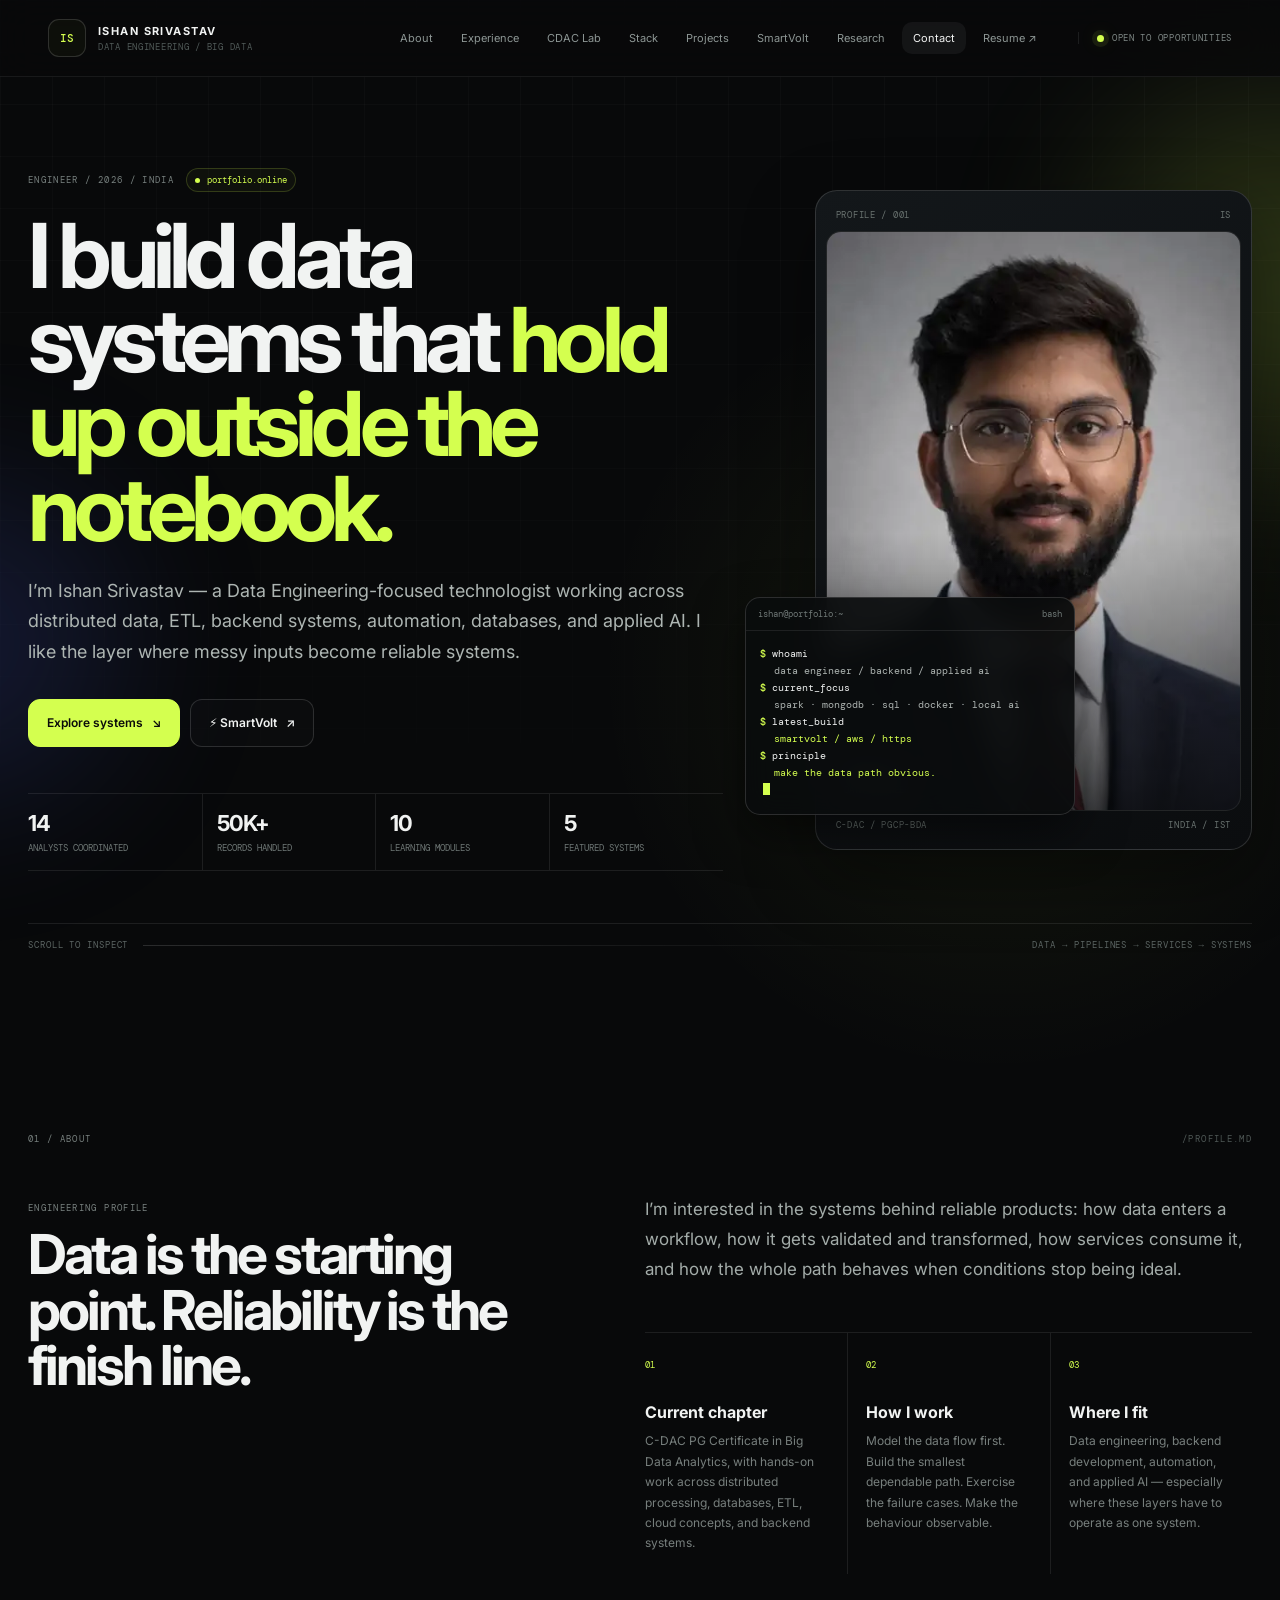
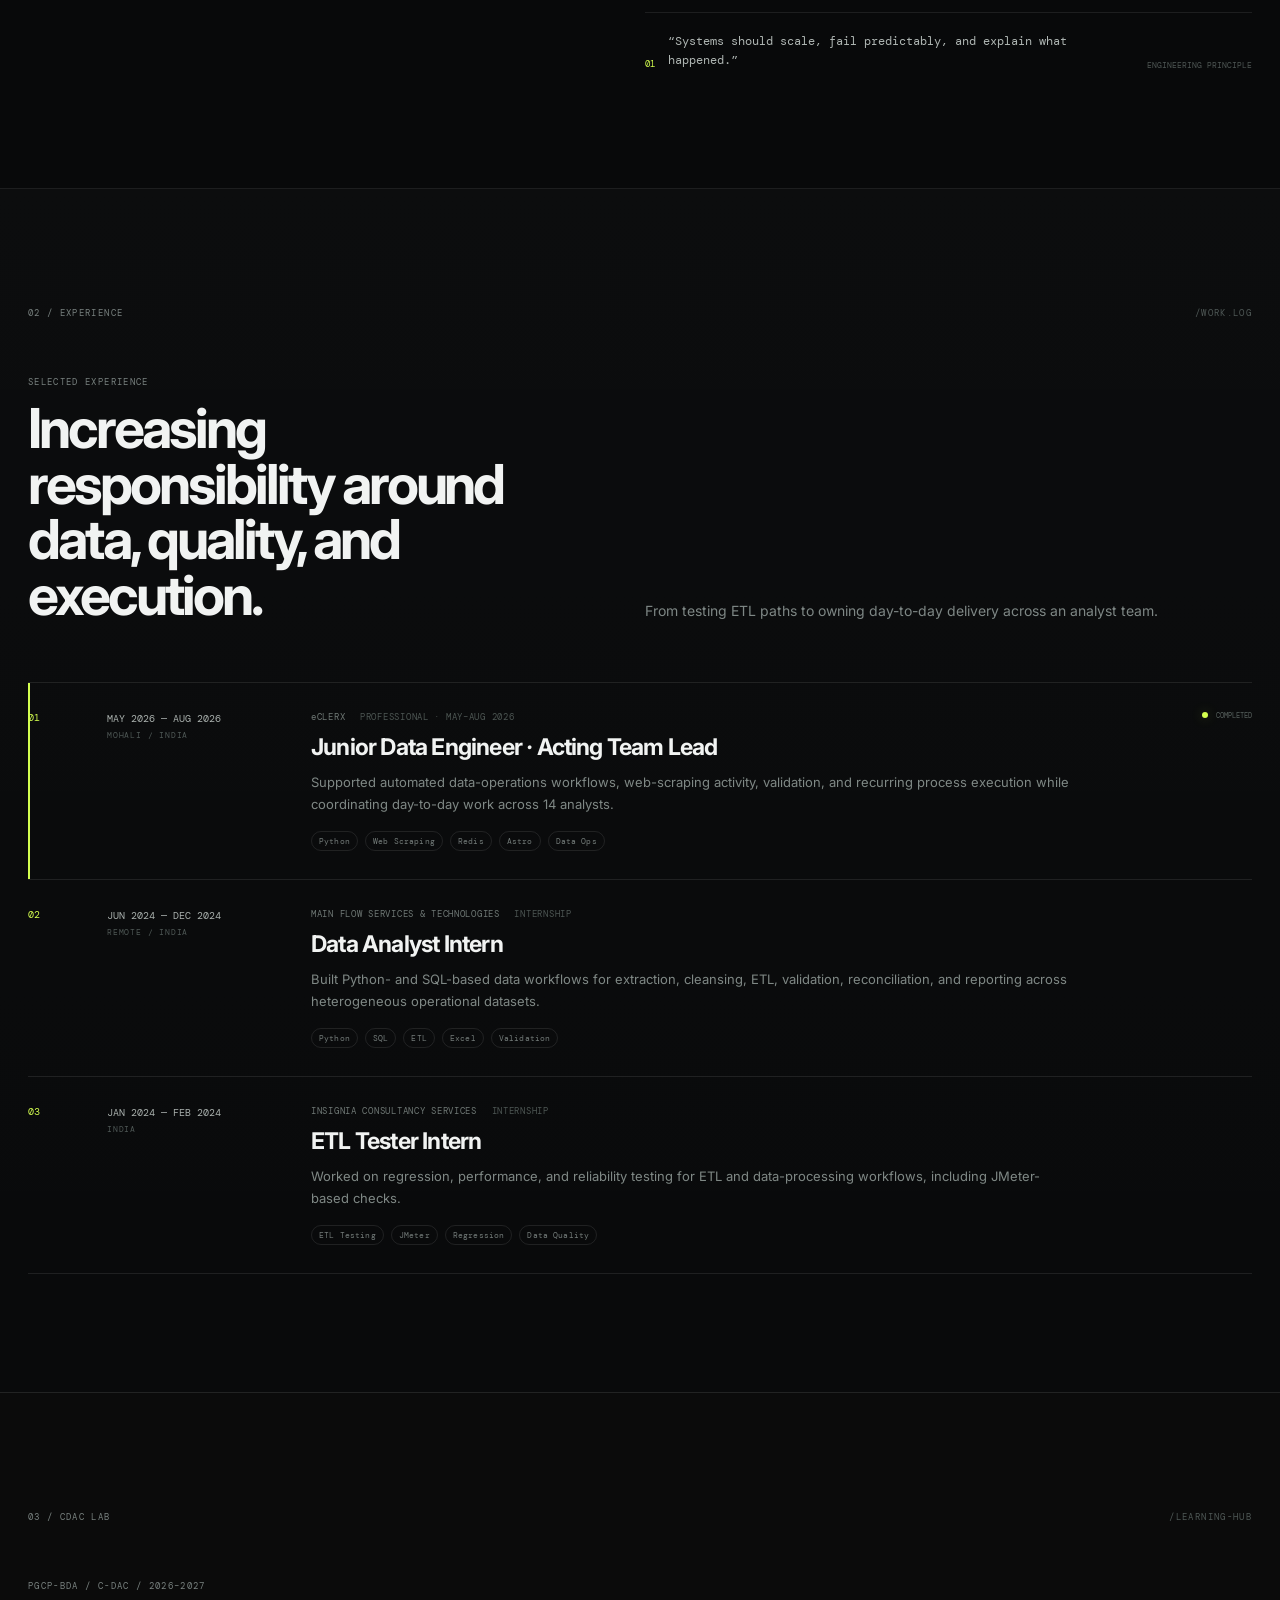
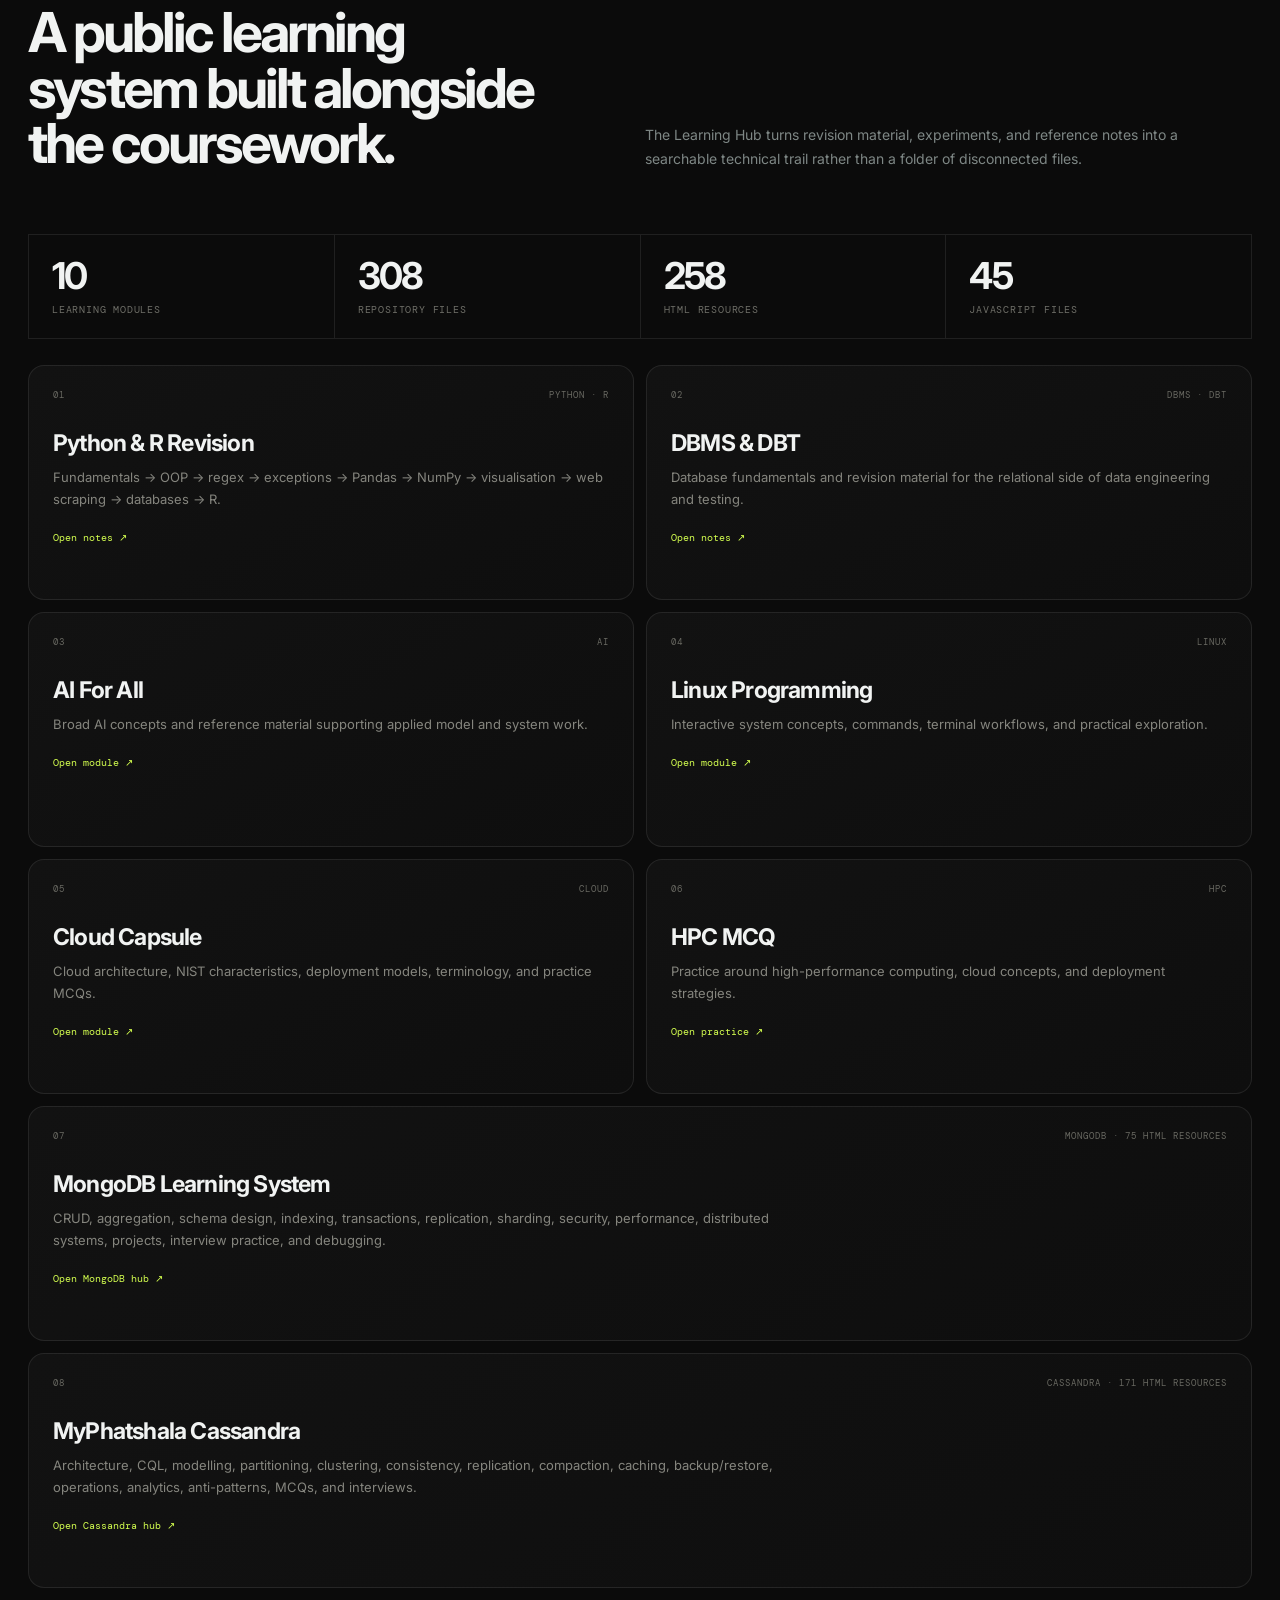
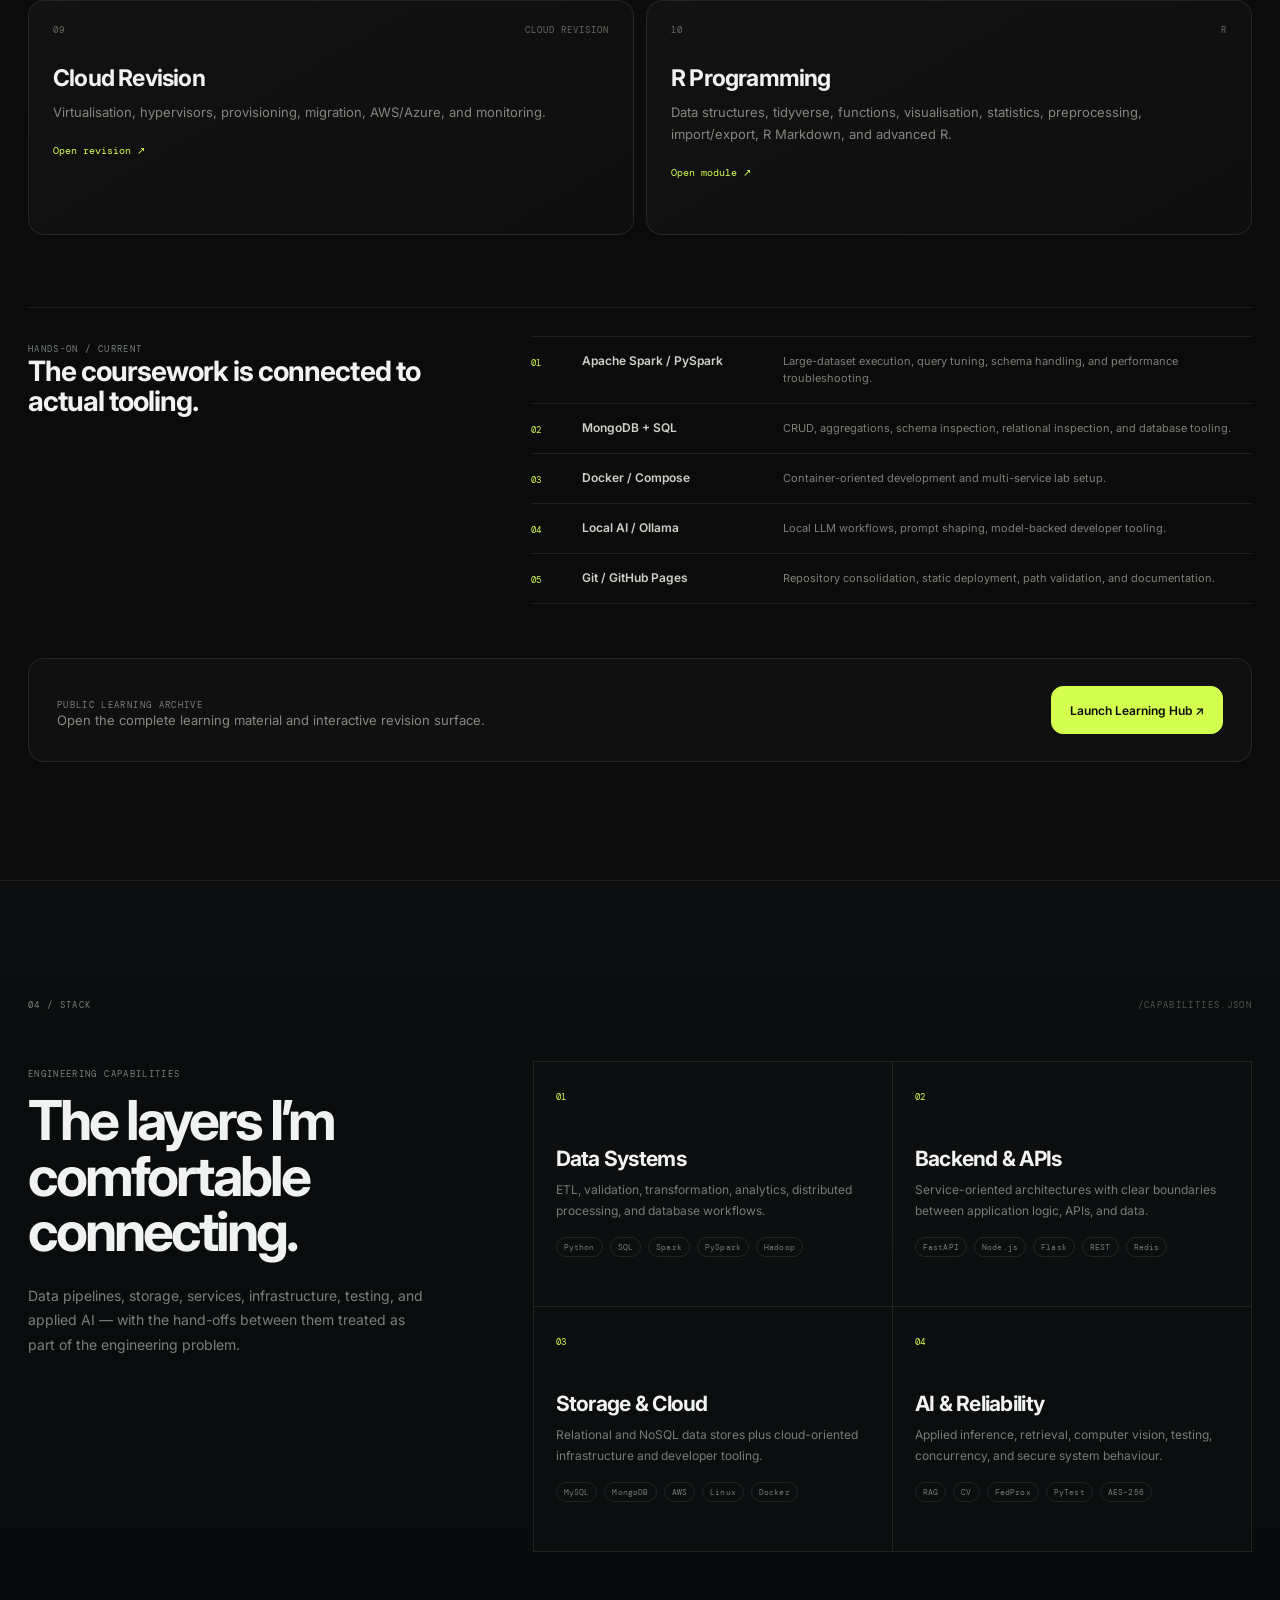
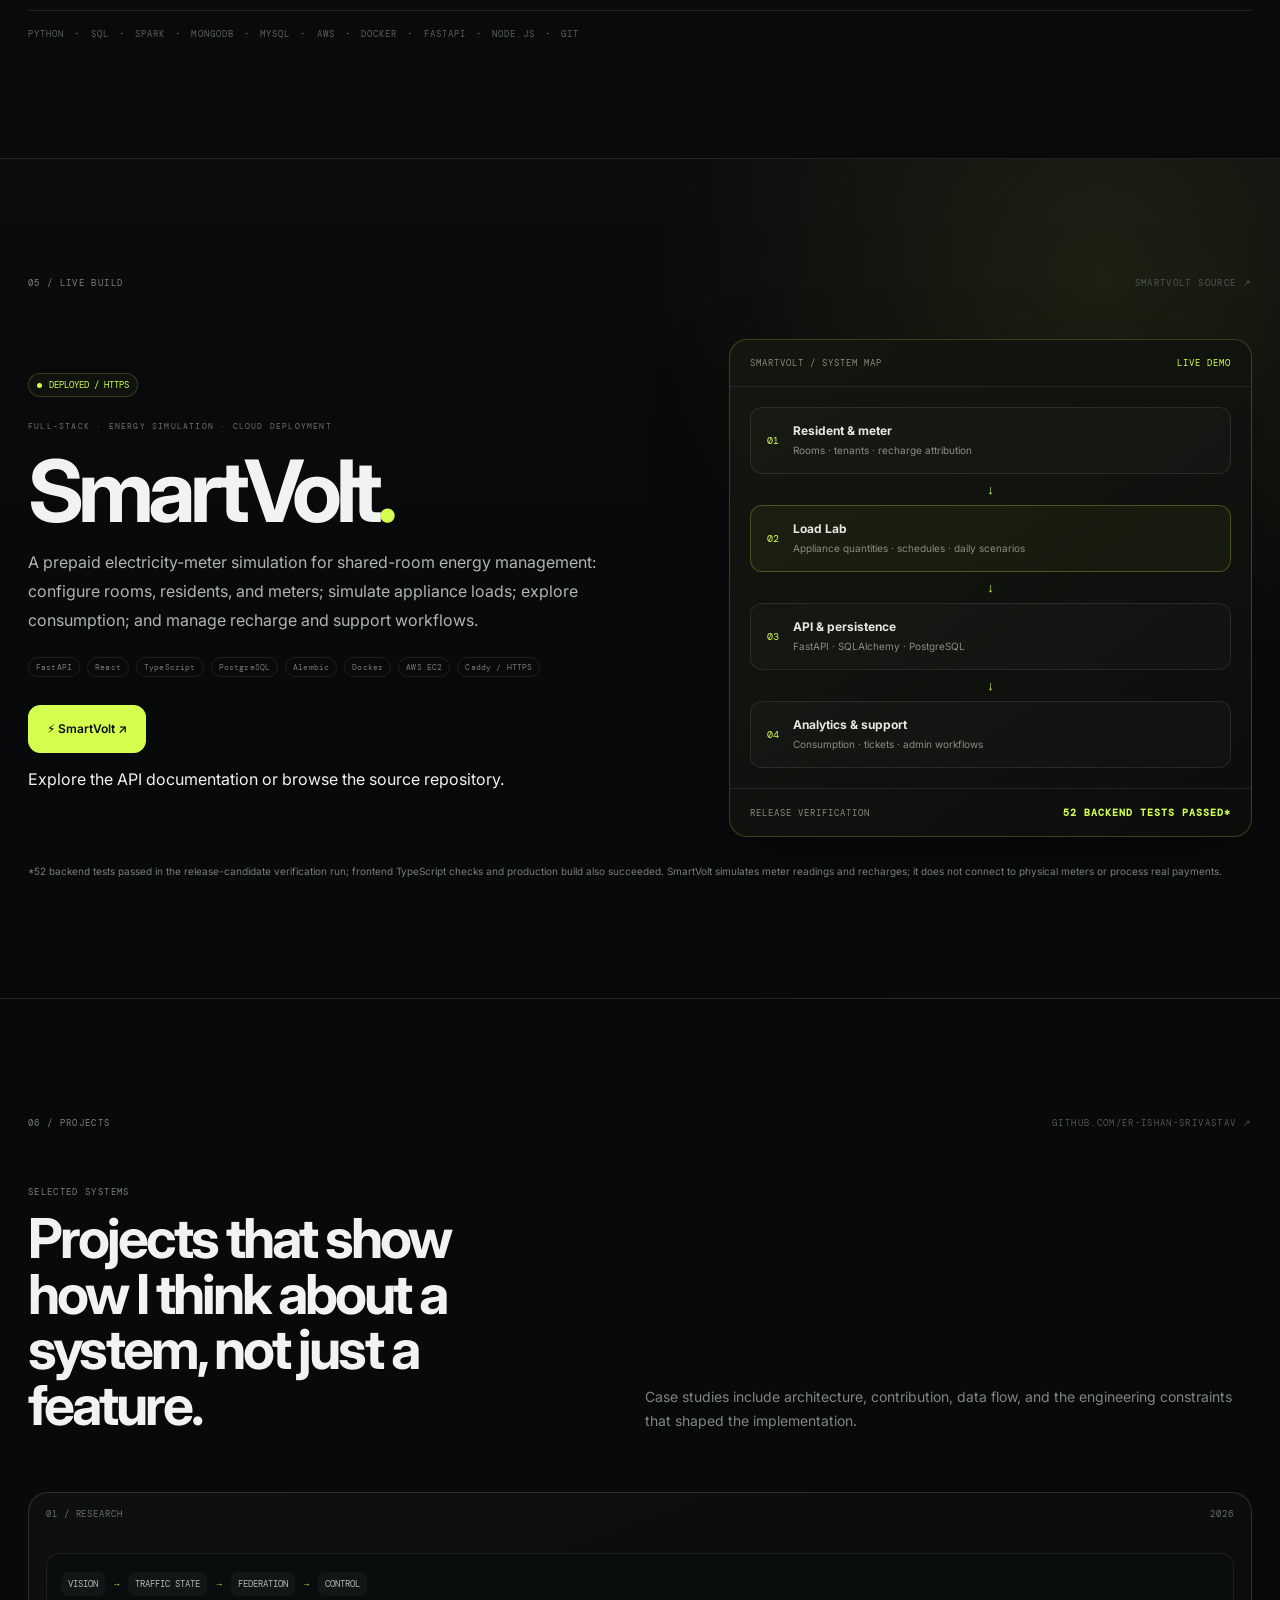
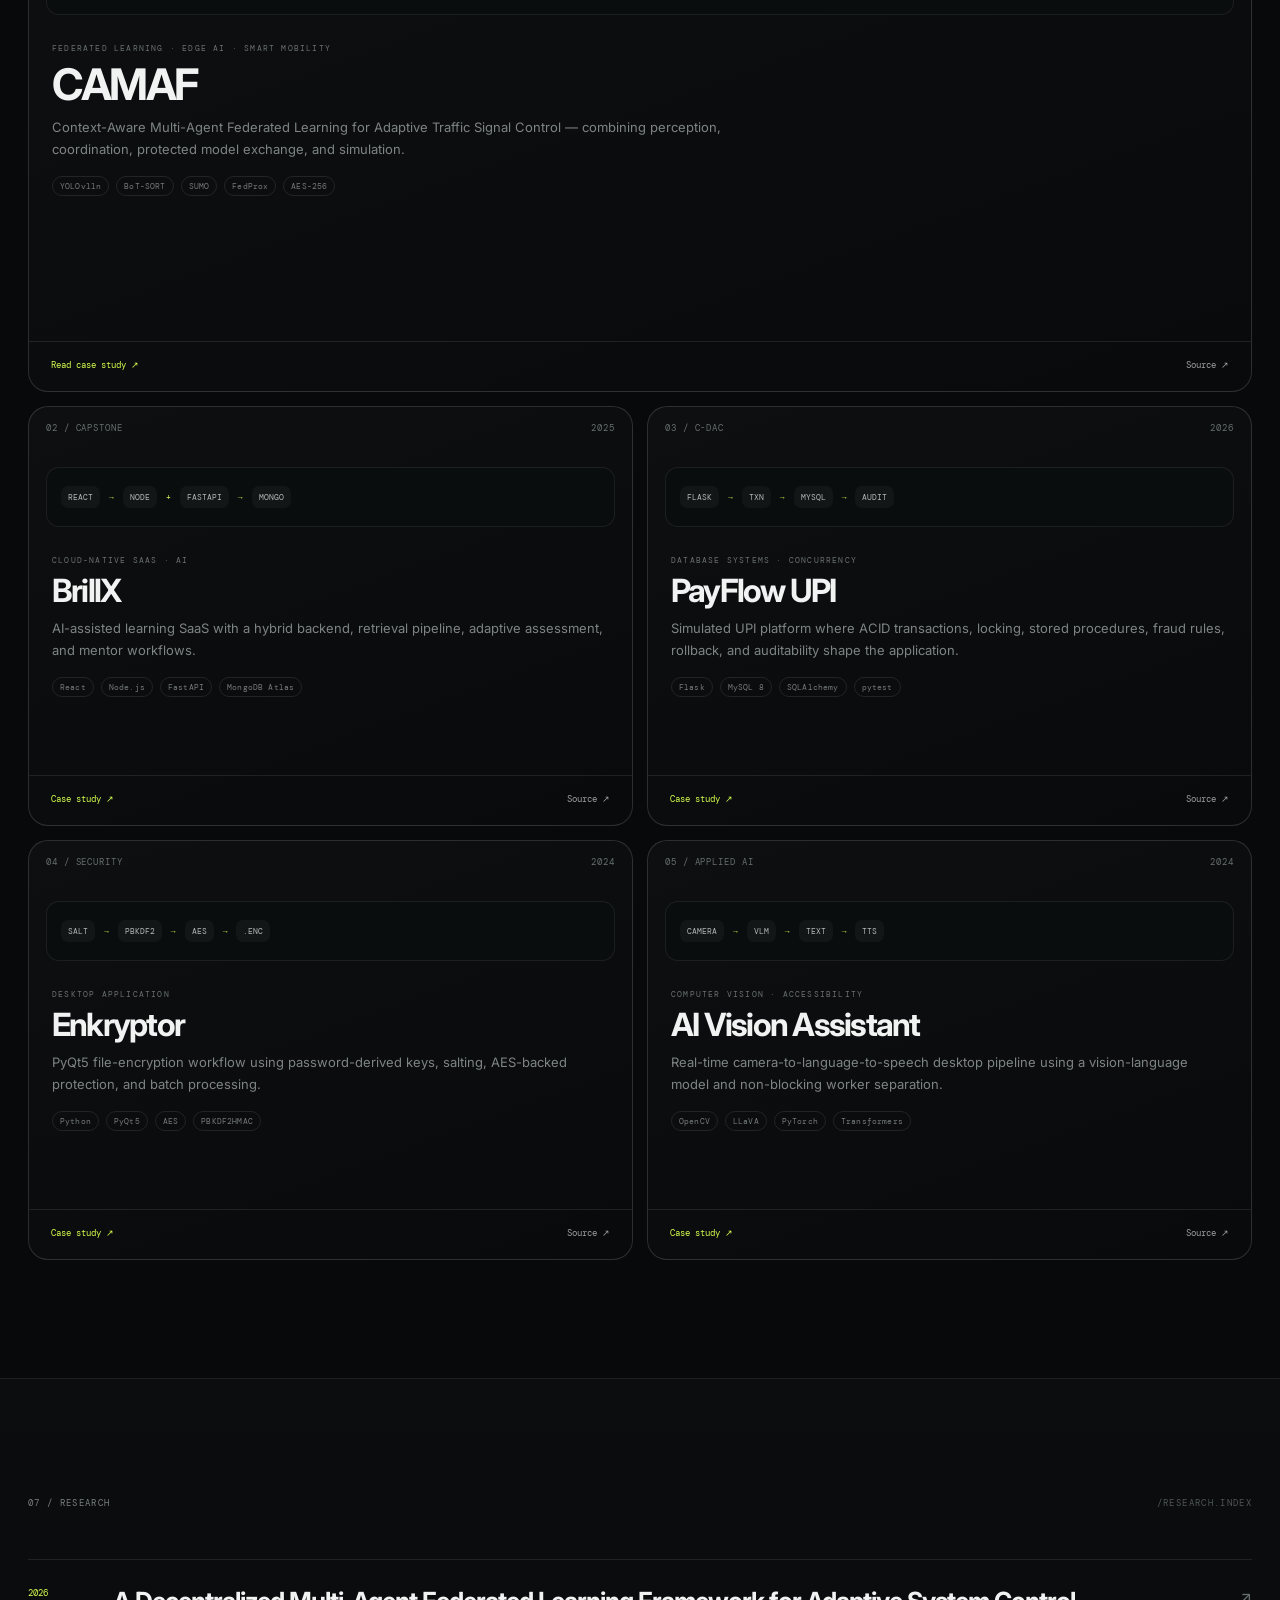
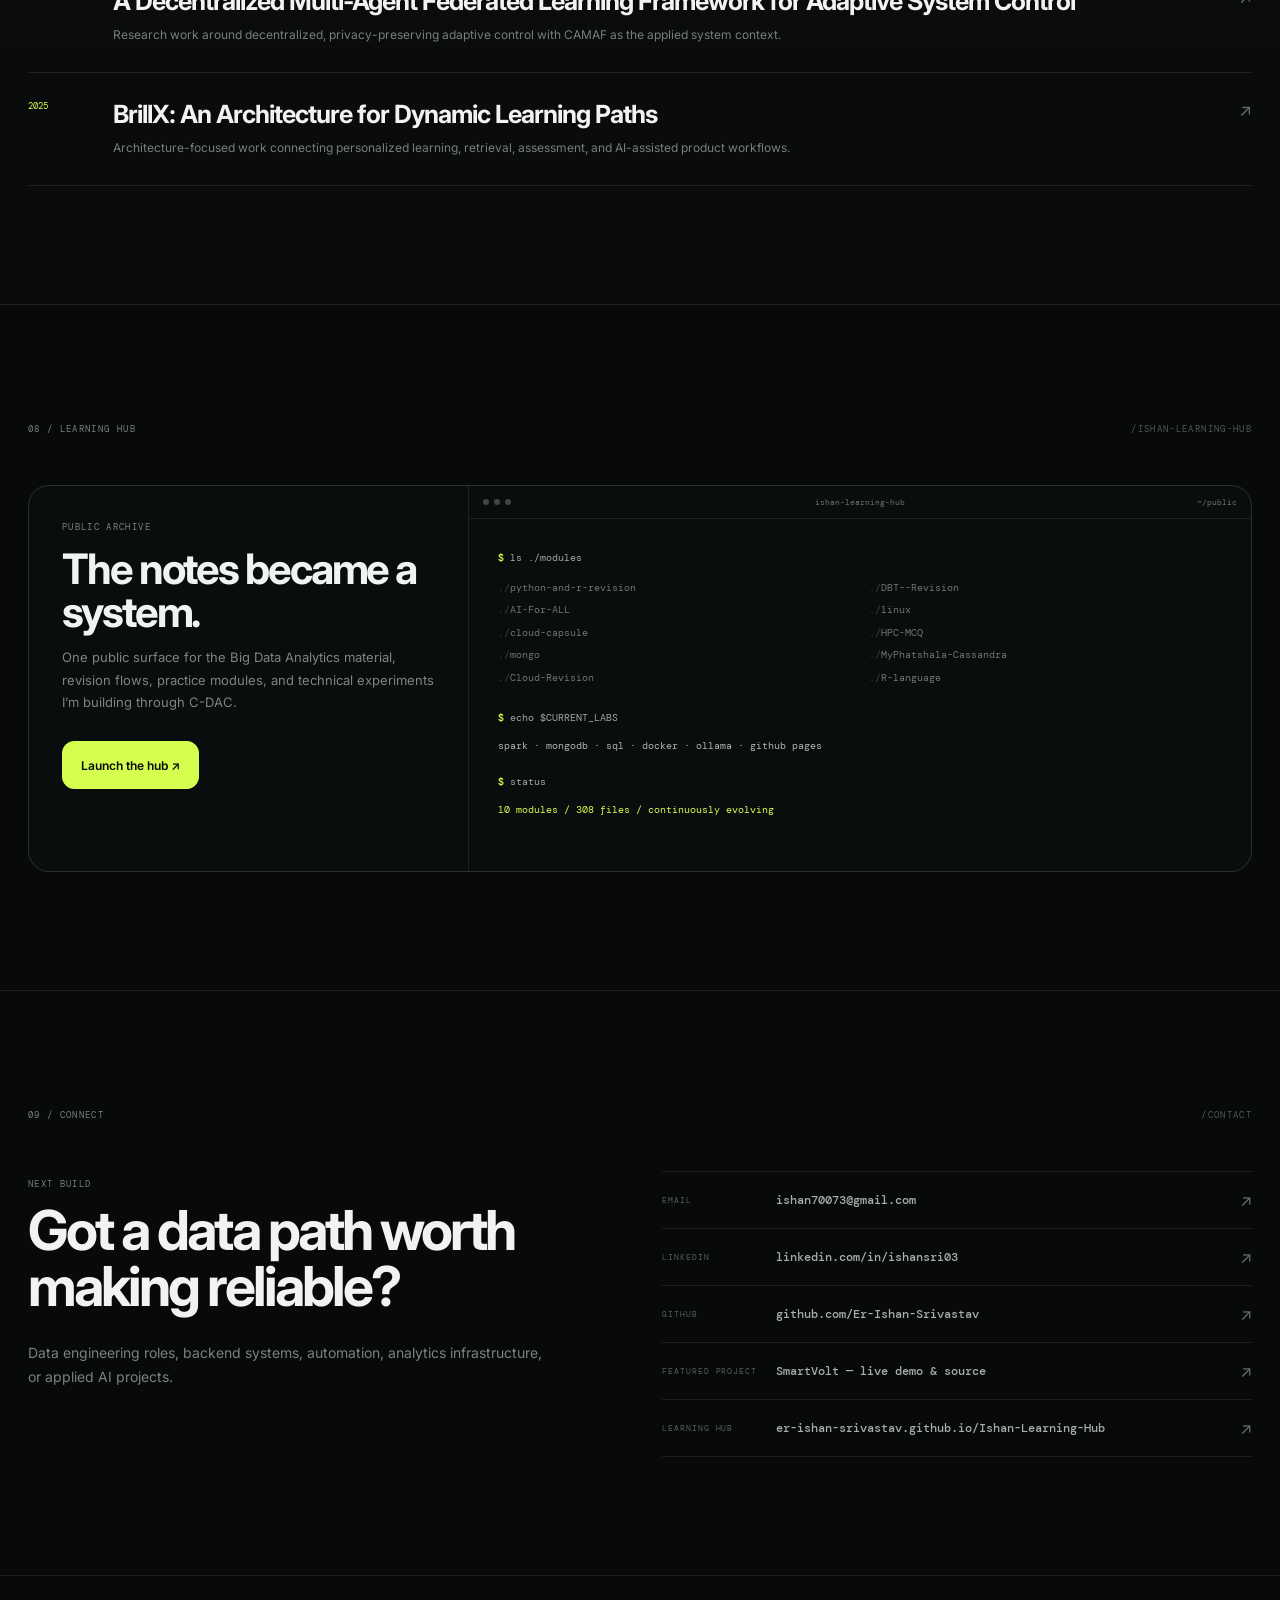
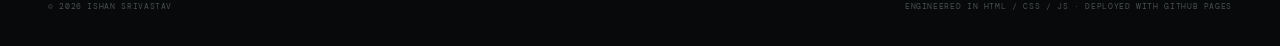
==== index.html @ 0d6097a7 "feat(portfolio): streamline SmartVolt links and refresh status" ====
<!doctype html>
<html lang="en">
<head>
  <meta charset="utf-8">
  <meta name="viewport" content="width=device-width, initial-scale=1">
  <meta name="description" content="Ishan Srivastav — Data Engineer building reliable ETL pipelines, backend systems, analytics tools, and deployed cloud applications including SmartVolt.">
  <meta property="og:type" content="website">
  <meta property="og:title" content="Ishan Srivastav — Data Engineering & Cloud Systems">
  <meta property="og:description" content="Data engineering, analytics, backend systems, and deployed projects. Explore SmartVolt and selected technical case studies.">
  <meta property="og:url" content="https://er-ishan-srivastav.github.io/">
  <meta property="og:image" content="https://er-ishan-srivastav.github.io/assets/img/ishan-srivastav.webp">
  <meta name="theme-color" content="#08090a">
  <title>Ishan Srivastav / Data Engineer</title>

  <link rel="preconnect" href="https://fonts.googleapis.com">
  <link rel="preconnect" href="https://fonts.gstatic.com" crossorigin>
  <link href="https://fonts.googleapis.com/css2?family=DM+Mono:wght@400;500&family=Inter:wght@400;500;600;700;800&display=swap" rel="stylesheet">
  <link rel="stylesheet" href="assets/css/styles.css">
  <link rel="stylesheet" href="assets/css/cdac.css">
  <script defer src="assets/js/main.js"></script>
</head>

<body>
  <div class="ambient ambient-a" aria-hidden="true"></div>
  <div class="ambient ambient-b" aria-hidden="true"></div>
  <div class="scroll-line" aria-hidden="true"><span id="scroll-progress"></span></div>

  <div class="site-shell" id="top">
    <header class="topbar">
      <div class="topbar-inner">
        <a class="brand" href="#top" aria-label="Ishan Srivastav home">
          <span class="brand-mark">IS</span>
          <span class="brand-copy">
            <strong>ISHAN SRIVASTAV</strong>
            <small>DATA ENGINEERING / BIG DATA</small>
          </span>
        </a>

        <nav id="site-nav" class="nav" aria-label="Primary navigation">
          <a href="#about">About</a>
          <a href="#experience">Experience</a>
          <a href="#cdac">CDAC Lab</a>
          <a href="#stack">Stack</a>
          <a href="#projects">Projects</a>
          <a href="#smartvolt">SmartVolt</a>
          <a href="#research">Research</a>
          <a href="#contact">Contact</a>
          <a href="resume.html">Resume ↗</a>
        </nav>

        <div class="topbar-status">
          <span class="status-dot"></span>
          <span>OPEN TO OPPORTUNITIES</span>
        </div>

        <button class="nav-toggle" type="button" aria-expanded="false" aria-controls="site-nav">
          <span></span><span></span><span></span>
          <span class="sr-only">Toggle navigation</span>
        </button>
      </div>
    </header>

    <main>
      <section class="hero section-pad">
        <div class="hero-grid">
          <div class="hero-copy reveal">
            <div class="eyebrow-row">
              <p class="eyebrow">ENGINEER / 2026 / INDIA</p>
              <span class="live-chip"><i></i> portfolio.online</span>
            </div>

            <h1>I build data systems that <em>hold up outside the notebook.</em></h1>

            <p class="hero-lede">
              I’m Ishan Srivastav — a Data Engineering-focused technologist working across
              distributed data, ETL, backend systems, automation, databases, and applied AI.
              I like the layer where messy inputs become reliable systems.
            </p>

            <div class="hero-actions">
              <a class="button button-solid" href="#projects">Explore systems <span>↘</span></a>
              <a class="button button-ghost" href="https://smartvolt-demo.duckdns.org/overview" target="_blank" rel="noreferrer">⚡ SmartVolt <span>↗</span></a>
            </div>

            <div class="hero-proof">
              <div><strong>14</strong><span>analysts coordinated</span></div>
              <div><strong>50K+</strong><span>records handled</span></div>
              <div><strong>10</strong><span>learning modules</span></div>
              <div><strong>5</strong><span>featured systems</span></div>
            </div>
          </div>

          <div class="profile-stack reveal reveal-delay">
            <div class="portrait-card">
              <div class="portrait-top">
                <span>PROFILE / 001</span>
                <span>IS</span>
              </div>

              <div class="portrait-frame">
                <img src="assets/img/ishan-srivastav.webp" alt="Portrait of Ishan Srivastav">
                <div class="portrait-gradient"></div>
                <div class="portrait-label">
                  <span>ISHAN.S</span>
                  <small>DATA ENGINEER</small>
                </div>
              </div>

              <div class="portrait-meta">
                <span>C-DAC / PGCP-BDA</span>
                <span>INDIA / IST</span>
              </div>
            </div>

            <div class="terminal-card">
              <div class="terminal-head">
                <span>ishan@portfolio:~</span>
                <span>bash</span>
              </div>
              <div class="terminal-body">
                <p><b>$</b> whoami</p>
                <p class="terminal-output">data engineer / backend / applied ai</p>
                <p><b>$</b> current_focus</p>
                <p class="terminal-output">spark · mongodb · sql · docker · local ai</p>
                <p><b>$</b> latest_build</p>
                <p class="terminal-output accent">smartvolt / aws / https</p>
                <p><b>$</b> principle</p>
                <p class="terminal-output accent">make the data path obvious.</p>
                <span class="terminal-cursor" aria-hidden="true"></span>
              </div>
            </div>
          </div>
        </div>

        <div class="hero-foot">
          <span>SCROLL TO INSPECT</span>
          <span class="hero-foot-line"></span>
          <span>DATA → PIPELINES → SERVICES → SYSTEMS</span>
        </div>
      </section>

      <section id="about" class="section section-pad">
        <div class="section-head reveal">
          <span class="section-label">01 / ABOUT</span>
          <span class="section-code">/profile.md</span>
        </div>

        <div class="about-layout">
          <div class="about-title reveal">
            <span class="micro-label">ENGINEERING PROFILE</span>
            <h2>Data is the starting point. Reliability is the finish line.</h2>
          </div>

          <div class="about-copy reveal reveal-delay">
            <p class="lead-copy">
              I’m interested in the systems behind reliable products: how data enters a
              workflow, how it gets validated and transformed, how services consume it,
              and how the whole path behaves when conditions stop being ideal.
            </p>

            <div class="about-facts">
              <article>
                <span>01</span>
                <h3>Current chapter</h3>
                <p>C-DAC PG Certificate in Big Data Analytics, with hands-on work across distributed processing, databases, ETL, cloud concepts, and backend systems.</p>
              </article>
              <article>
                <span>02</span>
                <h3>How I work</h3>
                <p>Model the data flow first. Build the smallest dependable path. Exercise the failure cases. Make the behaviour observable.</p>
              </article>
              <article>
                <span>03</span>
                <h3>Where I fit</h3>
                <p>Data engineering, backend development, automation, and applied AI — especially where these layers have to operate as one system.</p>
              </article>
            </div>

            <div class="principle">
              <span class="principle-mark">01</span>
              <p>“Systems should scale, fail predictably, and explain what happened.”</p>
              <span class="principle-tail">engineering principle</span>
            </div>
          </div>
        </div>
      </section>

      <section id="experience" class="section section-pad section-muted">
        <div class="section-head reveal">
          <span class="section-label">02 / EXPERIENCE</span>
          <span class="section-code">/work.log</span>
        </div>

        <div class="section-title-row reveal">
          <div>
            <span class="micro-label">SELECTED EXPERIENCE</span>
            <h2>Increasing responsibility around data, quality, and execution.</h2>
          </div>
          <p>From testing ETL paths to owning day-to-day delivery across an analyst team.</p>
        </div>

        <div class="experience-list">
          <article class="experience-row experience-active reveal">
            <div class="experience-index">01</div>
            <div class="experience-period">MAY 2026 — AUG 2026<br><small>MOHALI / INDIA</small></div>
            <div class="experience-main">
              <div class="experience-company">eCLERX <span>PROFESSIONAL · MAY–AUG 2026</span></div>
              <h3>Junior Data Engineer <i>·</i> Acting Team Lead</h3>
              <p>Supported automated data-operations workflows, web-scraping activity, validation, and recurring process execution while coordinating day-to-day work across 14 analysts.</p>
              <div class="tags"><span>Python</span><span>Web Scraping</span><span>Redis</span><span>Astro</span><span>Data Ops</span></div>
            </div>
            <div class="experience-signal">
              <span class="signal-dot"></span>
              <small>COMPLETED</small>
            </div>
          </article>

          <article class="experience-row reveal">
            <div class="experience-index">02</div>
            <div class="experience-period">JUN 2024 — DEC 2024<br><small>REMOTE / INDIA</small></div>
            <div class="experience-main">
              <div class="experience-company">MAIN FLOW SERVICES & TECHNOLOGIES <span>INTERNSHIP</span></div>
              <h3>Data Analyst Intern</h3>
              <p>Built Python- and SQL-based data workflows for extraction, cleansing, ETL, validation, reconciliation, and reporting across heterogeneous operational datasets.</p>
              <div class="tags"><span>Python</span><span>SQL</span><span>ETL</span><span>Excel</span><span>Validation</span></div>
            </div>
          </article>

          <article class="experience-row reveal">
            <div class="experience-index">03</div>
            <div class="experience-period">JAN 2024 — FEB 2024<br><small>INDIA</small></div>
            <div class="experience-main">
              <div class="experience-company">INSIGNIA CONSULTANCY SERVICES <span>INTERNSHIP</span></div>
              <h3>ETL Tester Intern</h3>
              <p>Worked on regression, performance, and reliability testing for ETL and data-processing workflows, including JMeter-based checks.</p>
              <div class="tags"><span>ETL Testing</span><span>JMeter</span><span>Regression</span><span>Data Quality</span></div>
            </div>
          </article>
        </div>
      </section>

      <section id="cdac" class="section section-pad cdac-section">
        <div class="section-head reveal">
          <span class="section-label">03 / CDAC LAB</span>
          <span class="section-code">/learning-hub</span>
        </div>

        <div class="section-title-row reveal">
          <div>
            <span class="micro-label">PGCP-BDA / C-DAC / 2026–2027</span>
            <h2>A public learning system built alongside the coursework.</h2>
          </div>
          <p>The Learning Hub turns revision material, experiments, and reference notes into a searchable technical trail rather than a folder of disconnected files.</p>
        </div>

        <div class="cdac-metrics reveal">
          <div><strong>10</strong><span>learning modules</span></div>
          <div><strong>308</strong><span>repository files</span></div>
          <div><strong>258</strong><span>HTML resources</span></div>
          <div><strong>45</strong><span>JavaScript files</span></div>
        </div>

        <div class="module-grid">
          <a class="module-card reveal" href="https://er-ishan-srivastav.github.io/Ishan-Learning-Hub/python-and-r-revision-/python_revision%20.html" target="_blank" rel="noreferrer">
            <div class="module-top"><span>01</span><span>PYTHON · R</span></div>
            <h3>Python & R Revision</h3>
            <p>Fundamentals → OOP → regex → exceptions → Pandas → NumPy → visualisation → web scraping → databases → R.</p>
            <span class="module-arrow">Open notes ↗</span>
          </a>

          <a class="module-card reveal" href="https://er-ishan-srivastav.github.io/Ishan-Learning-Hub/DBT--Revision/dbt_revision.html" target="_blank" rel="noreferrer">
            <div class="module-top"><span>02</span><span>DBMS · DBT</span></div>
            <h3>DBMS & DBT</h3>
            <p>Database fundamentals and revision material for the relational side of data engineering and testing.</p>
            <span class="module-arrow">Open notes ↗</span>
          </a>

          <a class="module-card reveal" href="https://er-ishan-srivastav.github.io/Ishan-Learning-Hub/AI-For-ALL/" target="_blank" rel="noreferrer">
            <div class="module-top"><span>03</span><span>AI</span></div>
            <h3>AI For All</h3>
            <p>Broad AI concepts and reference material supporting applied model and system work.</p>
            <span class="module-arrow">Open module ↗</span>
          </a>

          <a class="module-card reveal" href="https://er-ishan-srivastav.github.io/Ishan-Learning-Hub/linux/" target="_blank" rel="noreferrer">
            <div class="module-top"><span>04</span><span>LINUX</span></div>
            <h3>Linux Programming</h3>
            <p>Interactive system concepts, commands, terminal workflows, and practical exploration.</p>
            <span class="module-arrow">Open module ↗</span>
          </a>

          <a class="module-card reveal" href="https://er-ishan-srivastav.github.io/Ishan-Learning-Hub/cloud-capsule/" target="_blank" rel="noreferrer">
            <div class="module-top"><span>05</span><span>CLOUD</span></div>
            <h3>Cloud Capsule</h3>
            <p>Cloud architecture, NIST characteristics, deployment models, terminology, and practice MCQs.</p>
            <span class="module-arrow">Open module ↗</span>
          </a>

          <a class="module-card reveal" href="https://er-ishan-srivastav.github.io/Ishan-Learning-Hub/HPC-MCQ/" target="_blank" rel="noreferrer">
            <div class="module-top"><span>06</span><span>HPC</span></div>
            <h3>HPC MCQ</h3>
            <p>Practice around high-performance computing, cloud concepts, and deployment strategies.</p>
            <span class="module-arrow">Open practice ↗</span>
          </a>

          <a class="module-card module-card-wide reveal" href="https://er-ishan-srivastav.github.io/Ishan-Learning-Hub/mongo/" target="_blank" rel="noreferrer">
            <div class="module-top"><span>07</span><span>MONGODB · 75 HTML RESOURCES</span></div>
            <h3>MongoDB Learning System</h3>
            <p>CRUD, aggregation, schema design, indexing, transactions, replication, sharding, security, performance, distributed systems, projects, interview practice, and debugging.</p>
            <span class="module-arrow">Open MongoDB hub ↗</span>
          </a>

          <a class="module-card module-card-wide reveal" href="https://er-ishan-srivastav.github.io/Ishan-Learning-Hub/MyPhatshala-Cassandra/" target="_blank" rel="noreferrer">
            <div class="module-top"><span>08</span><span>CASSANDRA · 171 HTML RESOURCES</span></div>
            <h3>MyPhatshala Cassandra</h3>
            <p>Architecture, CQL, modelling, partitioning, clustering, consistency, replication, compaction, caching, backup/restore, operations, analytics, anti-patterns, MCQs, and interviews.</p>
            <span class="module-arrow">Open Cassandra hub ↗</span>
          </a>

          <a class="module-card reveal" href="https://er-ishan-srivastav.github.io/Ishan-Learning-Hub/Cloud-Revision/revision.html" target="_blank" rel="noreferrer">
            <div class="module-top"><span>09</span><span>CLOUD REVISION</span></div>
            <h3>Cloud Revision</h3>
            <p>Virtualisation, hypervisors, provisioning, migration, AWS/Azure, and monitoring.</p>
            <span class="module-arrow">Open revision ↗</span>
          </a>

          <a class="module-card reveal" href="https://er-ishan-srivastav.github.io/Ishan-Learning-Hub/R-language/" target="_blank" rel="noreferrer">
            <div class="module-top"><span>10</span><span>R</span></div>
            <h3>R Programming</h3>
            <p>Data structures, tidyverse, functions, visualisation, statistics, preprocessing, import/export, R Markdown, and advanced R.</p>
            <span class="module-arrow">Open module ↗</span>
          </a>
        </div>

        <div class="lab-strip reveal">
          <div>
            <span class="micro-label">HANDS-ON / CURRENT</span>
            <h3>The coursework is connected to actual tooling.</h3>
          </div>
          <div class="lab-list">
            <div><span>01</span><strong>Apache Spark / PySpark</strong><p>Large-dataset execution, query tuning, schema handling, and performance troubleshooting.</p></div>
            <div><span>02</span><strong>MongoDB + SQL</strong><p>CRUD, aggregations, schema inspection, relational inspection, and database tooling.</p></div>
            <div><span>03</span><strong>Docker / Compose</strong><p>Container-oriented development and multi-service lab setup.</p></div>
            <div><span>04</span><strong>Local AI / Ollama</strong><p>Local LLM workflows, prompt shaping, model-backed developer tooling.</p></div>
            <div><span>05</span><strong>Git / GitHub Pages</strong><p>Repository consolidation, static deployment, path validation, and documentation.</p></div>
          </div>
        </div>

        <div class="cdac-cta reveal">
          <div>
            <span class="micro-label">PUBLIC LEARNING ARCHIVE</span>
            <p>Open the complete learning material and interactive revision surface.</p>
          </div>
          <a class="button button-solid" href="https://er-ishan-srivastav.github.io/Ishan-Learning-Hub/" target="_blank" rel="noreferrer">Launch Learning Hub ↗</a>
        </div>
      </section>

      <section id="stack" class="section section-pad section-muted">
        <div class="section-head reveal">
          <span class="section-label">04 / STACK</span>
          <span class="section-code">/capabilities.json</span>
        </div>

        <div class="stack-layout">
          <div class="stack-title reveal">
            <span class="micro-label">ENGINEERING CAPABILITIES</span>
            <h2>The layers I’m comfortable connecting.</h2>
            <p>Data pipelines, storage, services, infrastructure, testing, and applied AI — with the hand-offs between them treated as part of the engineering problem.</p>
          </div>

          <div class="stack-matrix">
            <article class="stack-card reveal">
              <span>01</span>
              <h3>Data Systems</h3>
              <p>ETL, validation, transformation, analytics, distributed processing, and database workflows.</p>
              <div class="tags"><span>Python</span><span>SQL</span><span>Spark</span><span>PySpark</span><span>Hadoop</span></div>
            </article>
            <article class="stack-card reveal">
              <span>02</span>
              <h3>Backend & APIs</h3>
              <p>Service-oriented architectures with clear boundaries between application logic, APIs, and data.</p>
              <div class="tags"><span>FastAPI</span><span>Node.js</span><span>Flask</span><span>REST</span><span>Redis</span></div>
            </article>
            <article class="stack-card reveal">
              <span>03</span>
              <h3>Storage & Cloud</h3>
              <p>Relational and NoSQL data stores plus cloud-oriented infrastructure and developer tooling.</p>
              <div class="tags"><span>MySQL</span><span>MongoDB</span><span>AWS</span><span>Linux</span><span>Docker</span></div>
            </article>
            <article class="stack-card reveal">
              <span>04</span>
              <h3>AI & Reliability</h3>
              <p>Applied inference, retrieval, computer vision, testing, concurrency, and secure system behaviour.</p>
              <div class="tags"><span>RAG</span><span>CV</span><span>FedProx</span><span>PyTest</span><span>AES-256</span></div>
            </article>
          </div>
        </div>

        <div class="tech-marquee" aria-label="Technology stack">
          <span>PYTHON</span><i>·</i><span>SQL</span><i>·</i><span>SPARK</span><i>·</i><span>MONGODB</span><i>·</i><span>MYSQL</span><i>·</i><span>AWS</span><i>·</i><span>DOCKER</span><i>·</i><span>FASTAPI</span><i>·</i><span>NODE.JS</span><i>·</i><span>GIT</span>
        </div>
      </section>

      <section id="smartvolt" class="section section-pad smartvolt-section">
        <div class="section-head reveal"><span class="section-label">05 / LIVE BUILD</span><a class="section-code section-link" href="https://github.com/Er-Ishan-Srivastav/SmartVolt" target="_blank" rel="noreferrer">SmartVolt source ↗</a></div>
        <div class="smartvolt-layout">
          <div class="smartvolt-copy reveal"><span class="live-chip"><i></i> DEPLOYED / HTTPS</span><p class="project-kicker">FULL-STACK · ENERGY SIMULATION · CLOUD DEPLOYMENT</p><h2>SmartVolt<span class="smartvolt-period">.</span></h2>
            <p class="smartvolt-lede">A prepaid electricity-meter simulation for shared-room energy management: configure rooms, residents, and meters; simulate appliance loads; explore consumption; and manage recharge and support workflows.</p>
            <div class="tags"><span>FastAPI</span><span>React</span><span>TypeScript</span><span>PostgreSQL</span><span>Alembic</span><span>Docker</span><span>AWS EC2</span><span>Caddy / HTTPS</span></div>
            <div class="smartvolt-actions"><a class="button button-solid" href="https://smartvolt-demo.duckdns.org/overview" target="_blank" rel="noreferrer">⚡ SmartVolt ↗</a></div>
            <p class="smartvolt-secondary-links">Explore the <a href="https://smartvolt-demo.duckdns.org/docs" target="_blank" rel="noreferrer">API documentation</a> or browse the <a href="https://github.com/Er-Ishan-Srivastav/SmartVolt" target="_blank" rel="noreferrer">source repository</a>.</p>
          </div>
          <div class="smartvolt-panel reveal reveal-delay"><div class="smartvolt-panel-head"><span>SMARTVOLT / SYSTEM MAP</span><span>LIVE DEMO</span></div><div class="smartvolt-flow">
            <div class="smartvolt-flow-node"><span>01</span><div><strong>Resident & meter</strong><small>Rooms · tenants · recharge attribution</small></div></div><div class="smartvolt-flow-connector">↓</div>
            <div class="smartvolt-flow-node smartvolt-flow-accent"><span>02</span><div><strong>Load Lab</strong><small>Appliance quantities · schedules · daily scenarios</small></div></div><div class="smartvolt-flow-connector">↓</div>
            <div class="smartvolt-flow-node"><span>03</span><div><strong>API & persistence</strong><small>FastAPI · SQLAlchemy · PostgreSQL</small></div></div><div class="smartvolt-flow-connector">↓</div>
            <div class="smartvolt-flow-node"><span>04</span><div><strong>Analytics & support</strong><small>Consumption · tickets · admin workflows</small></div></div>
          </div><div class="smartvolt-panel-foot"><span>RELEASE VERIFICATION</span><strong>52 BACKEND TESTS PASSED*</strong></div></div>
        </div>
        <p class="smartvolt-note">*52 backend tests passed in the release-candidate verification run; frontend TypeScript checks and production build also succeeded. SmartVolt simulates meter readings and recharges; it does not connect to physical meters or process real payments.</p>
      </section>

      <section id="projects" class="section section-pad">
        <div class="section-head reveal">
          <span class="section-label">06 / PROJECTS</span>
          <a class="section-code section-link" href="https://github.com/Er-Ishan-Srivastav" target="_blank" rel="noreferrer">github.com/Er-Ishan-Srivastav ↗</a>
        </div>

        <div class="section-title-row reveal">
          <div>
            <span class="micro-label">SELECTED SYSTEMS</span>
            <h2>Projects that show how I think about a system, not just a feature.</h2>
          </div>
          <p>Case studies include architecture, contribution, data flow, and the engineering constraints that shaped the implementation.</p>
        </div>

        <div class="project-grid">
          <article class="project-card project-featured reveal">
            <div class="project-card-top">
              <span>01 / RESEARCH</span>
              <span>2026</span>
            </div>
            <div class="project-architecture">
              <span>VISION</span><b>→</b><span>TRAFFIC STATE</span><b>→</b><span>FEDERATION</span><b>→</b><span>CONTROL</span>
            </div>
            <div class="project-card-body">
              <p class="project-kicker">FEDERATED LEARNING · EDGE AI · SMART MOBILITY</p>
              <h3>CAMAF</h3>
              <p>Context-Aware Multi-Agent Federated Learning for Adaptive Traffic Signal Control — combining perception, coordination, protected model exchange, and simulation.</p>
              <div class="tags"><span>YOLOv11n</span><span>BoT-SORT</span><span>SUMO</span><span>FedProx</span><span>AES-256</span></div>
            </div>
            <div class="project-card-footer"><a href="projects/camaf.html">Read case study ↗</a><a href="https://github.com/Er-Ishan-Srivastav/Adaptive-Traffic-Control-System" target="_blank" rel="noreferrer">Source ↗</a></div>
          </article>

          <article class="project-card reveal">
            <div class="project-card-top"><span>02 / CAPSTONE</span><span>2025</span></div>
            <div class="project-architecture mini"><span>REACT</span><b>→</b><span>NODE</span><b>+</b><span>FASTAPI</span><b>→</b><span>MONGO</span></div>
            <div class="project-card-body">
              <p class="project-kicker">CLOUD-NATIVE SAAS · AI</p>
              <h3>BrillX</h3>
              <p>AI-assisted learning SaaS with a hybrid backend, retrieval pipeline, adaptive assessment, and mentor workflows.</p>
              <div class="tags"><span>React</span><span>Node.js</span><span>FastAPI</span><span>MongoDB Atlas</span></div>
            </div>
            <div class="project-card-footer"><a href="projects/brillx.html">Case study ↗</a><a href="https://github.com/Er-Ishan-Srivastav/BrillX-Saas-Learning-Platform" target="_blank" rel="noreferrer">Source ↗</a></div>
          </article>

          <article class="project-card reveal">
            <div class="project-card-top"><span>03 / C-DAC</span><span>2026</span></div>
            <div class="project-architecture mini"><span>FLASK</span><b>→</b><span>TXN</span><b>→</b><span>MYSQL</span><b>→</b><span>AUDIT</span></div>
            <div class="project-card-body">
              <p class="project-kicker">DATABASE SYSTEMS · CONCURRENCY</p>
              <h3>PayFlow UPI</h3>
              <p>Simulated UPI platform where ACID transactions, locking, stored procedures, fraud rules, rollback, and auditability shape the application.</p>
              <div class="tags"><span>Flask</span><span>MySQL 8</span><span>SQLAlchemy</span><span>pytest</span></div>
            </div>
            <div class="project-card-footer"><a href="projects/payflow.html">Case study ↗</a><a href="https://github.com/Er-Ishan-Srivastav/PayFlow-UPI-Management-System" target="_blank" rel="noreferrer">Source ↗</a></div>
          </article>

          <article class="project-card reveal">
            <div class="project-card-top"><span>04 / SECURITY</span><span>2024</span></div>
            <div class="project-architecture mini"><span>SALT</span><b>→</b><span>PBKDF2</span><b>→</b><span>AES</span><b>→</b><span>.ENC</span></div>
            <div class="project-card-body">
              <p class="project-kicker">DESKTOP APPLICATION</p>
              <h3>Enkryptor</h3>
              <p>PyQt5 file-encryption workflow using password-derived keys, salting, AES-backed protection, and batch processing.</p>
              <div class="tags"><span>Python</span><span>PyQt5</span><span>AES</span><span>PBKDF2HMAC</span></div>
            </div>
            <div class="project-card-footer"><a href="projects/enkryptor.html">Case study ↗</a><a href="https://github.com/Er-Ishan-Srivastav/EncryptionDecryptionTool" target="_blank" rel="noreferrer">Source ↗</a></div>
          </article>

          <article class="project-card reveal">
            <div class="project-card-top"><span>05 / APPLIED AI</span><span>2024</span></div>
            <div class="project-architecture mini"><span>CAMERA</span><b>→</b><span>VLM</span><b>→</b><span>TEXT</span><b>→</b><span>TTS</span></div>
            <div class="project-card-body">
              <p class="project-kicker">COMPUTER VISION · ACCESSIBILITY</p>
              <h3>AI Vision Assistant</h3>
              <p>Real-time camera-to-language-to-speech desktop pipeline using a vision-language model and non-blocking worker separation.</p>
              <div class="tags"><span>OpenCV</span><span>LLaVA</span><span>PyTorch</span><span>Transformers</span></div>
            </div>
            <div class="project-card-footer"><a href="projects/vision-assistant.html">Case study ↗</a><a href="https://github.com/Er-Ishan-Srivastav/Ai-Identifier" target="_blank" rel="noreferrer">Source ↗</a></div>
          </article>
        </div>
      </section>

      <section id="research" class="section section-pad section-muted">
        <div class="section-head reveal">
          <span class="section-label">07 / RESEARCH</span>
          <span class="section-code">/research.index</span>
        </div>

        <div class="research-list">
          <article class="research-row reveal">
            <span>2026</span>
            <div><h3>A Decentralized Multi-Agent Federated Learning Framework for Adaptive System Control</h3><p>Research work around decentralized, privacy-preserving adaptive control with CAMAF as the applied system context.</p></div>
            <span class="research-arrow">↗</span>
          </article>
          <article class="research-row reveal">
            <span>2025</span>
            <div><h3>BrillX: An Architecture for Dynamic Learning Paths</h3><p>Architecture-focused work connecting personalized learning, retrieval, assessment, and AI-assisted product workflows.</p></div>
            <span class="research-arrow">↗</span>
          </article>
        </div>
      </section>

      <section id="learning" class="section section-pad">
        <div class="section-head reveal">
          <span class="section-label">08 / LEARNING HUB</span>
          <span class="section-code">/ishan-learning-hub</span>
        </div>

        <div class="learning-console reveal">
          <div class="console-sidebar">
            <span class="micro-label">PUBLIC ARCHIVE</span>
            <h2>The notes became a system.</h2>
            <p>One public surface for the Big Data Analytics material, revision flows, practice modules, and technical experiments I’m building through C-DAC.</p>
            <a class="button button-solid" href="https://er-ishan-srivastav.github.io/Ishan-Learning-Hub/" target="_blank" rel="noreferrer">Launch the hub ↗</a>
          </div>

          <div class="console-window">
            <div class="console-bar"><span><i></i><i></i><i></i></span><span>ishan-learning-hub</span><span>~/public</span></div>
            <div class="console-content">
              <p class="console-command"><b>$</b> ls ./modules</p>
              <div class="console-grid">
                <span>python-and-r-revision</span><span>DBT--Revision</span><span>AI-For-ALL</span><span>linux</span><span>cloud-capsule</span><span>HPC-MCQ</span><span>mongo</span><span>MyPhatshala-Cassandra</span><span>Cloud-Revision</span><span>R-language</span>
              </div>
              <p class="console-command"><b>$</b> echo $CURRENT_LABS</p>
              <p class="console-output">spark · mongodb · sql · docker · ollama · github pages</p>
              <p class="console-command"><b>$</b> status</p>
              <p class="console-output accent">10 modules / 308 files / continuously evolving</p>
            </div>
          </div>
        </div>
      </section>

      <section id="contact" class="section section-pad contact-section">
        <div class="section-head reveal">
          <span class="section-label">09 / CONNECT</span>
          <span class="section-code">/contact</span>
        </div>

        <div class="contact-layout reveal">
          <div>
            <span class="micro-label">NEXT BUILD</span>
            <h2>Got a data path worth making reliable?</h2>
            <p>Data engineering roles, backend systems, automation, analytics infrastructure, or applied AI projects.</p>
          </div>

          <div class="contact-stack">
            <a href="mailto:ishan70073@gmail.com"><span>EMAIL</span><strong>ishan70073@gmail.com</strong><b>↗</b></a>
            <a href="https://www.linkedin.com/in/ishansri03/" target="_blank" rel="noreferrer"><span>LINKEDIN</span><strong>linkedin.com/in/ishansri03</strong><b>↗</b></a>
            <a href="https://github.com/Er-Ishan-Srivastav" target="_blank" rel="noreferrer"><span>GITHUB</span><strong>github.com/Er-Ishan-Srivastav</strong><b>↗</b></a>
            <a href="https://github.com/Er-Ishan-Srivastav/SmartVolt" target="_blank" rel="noreferrer"><span>FEATURED PROJECT</span><strong>SmartVolt — live demo & source</strong><b>↗</b></a>
            <a href="https://er-ishan-srivastav.github.io/Ishan-Learning-Hub/" target="_blank" rel="noreferrer"><span>LEARNING HUB</span><strong>er-ishan-srivastav.github.io/Ishan-Learning-Hub</strong><b>↗</b></a>
          </div>
        </div>
      </section>
    </main>

    <footer class="footer">
      <span>© <span id="year"></span> ISHAN SRIVASTAV</span>
      <span>ENGINEERED IN HTML / CSS / JS · DEPLOYED WITH GITHUB PAGES</span>
    </footer>
  </div>
</body>
</html>
---- assets/css/styles.css ----
:root{
  --bg:#08090a;
  --bg-soft:#0b0d0f;
  --panel:#0e1114;
  --panel-2:#111519;
  --text:#f1f3f2;
  --soft:#c9cfcd;
  --muted:#7e8785;
  --faint:#515a58;
  --line:rgba(255,255,255,.085);
  --line-strong:rgba(255,255,255,.14);
  --accent:#d4ff4f;
  --max:1240px;
  --radius:20px;
  --mono:"DM Mono",monospace;
  --sans:"Inter",system-ui,sans-serif;
}
*{box-sizing:border-box}
html{scroll-behavior:smooth}
body{
  margin:0;
  min-width:320px;
  background:
    radial-gradient(circle at 78% 6%,rgba(212,255,79,.07),transparent 25rem),
    radial-gradient(circle at 7% 40%,rgba(105,133,255,.055),transparent 22rem),
    var(--bg);
  color:var(--text);
  font-family:var(--sans);
  -webkit-font-smoothing:antialiased;
}
body:before{
  content:"";
  position:fixed;inset:0;pointer-events:none;z-index:-2;
  background-image:
    linear-gradient(rgba(255,255,255,.024) 1px,transparent 1px),
    linear-gradient(90deg,rgba(255,255,255,.024) 1px,transparent 1px);
  background-size:52px 52px;
  mask-image:linear-gradient(to bottom,black 0%,rgba(0,0,0,.6) 58%,transparent 100%);
}
a{color:inherit;text-decoration:none}
button,input{font:inherit}
img{display:block;max-width:100%}
.ambient{position:fixed;border-radius:50%;filter:blur(90px);pointer-events:none;z-index:-1;opacity:.18}
.ambient-a{width:360px;height:360px;top:12%;right:-180px;background:var(--accent)}
.ambient-b{width:300px;height:300px;bottom:12%;left:-190px;background:#536dff}
.scroll-line{position:fixed;z-index:100;top:0;left:0;right:0;height:2px;background:transparent}
.scroll-line span{display:block;height:100%;width:0;background:var(--accent);box-shadow:0 0 18px rgba(212,255,79,.3)}
.site-shell{overflow:hidden}
.topbar{
  position:fixed;top:0;left:0;right:0;z-index:90;
  background:rgba(8,9,10,.75);
  border-bottom:1px solid rgba(255,255,255,.065);
  backdrop-filter:blur(18px);
}
.topbar-inner{
  max-width:var(--max);height:76px;margin:0 auto;padding:0 28px;
  display:flex;align-items:center;gap:22px;
}
.brand{display:flex;align-items:center;gap:12px;min-width:270px}
.brand-mark{
  width:38px;height:38px;display:grid;place-items:center;
  border:1px solid var(--line-strong);
  border-radius:11px;
  color:var(--accent);
  font:500 11px var(--mono);
  background:rgba(212,255,79,.03);
}
.brand-copy{display:flex;flex-direction:column;gap:3px}
.brand-copy strong{font-size:11px;letter-spacing:.13em}
.brand-copy small{font:9px var(--mono);color:var(--faint);letter-spacing:.08em}
.nav{display:flex;align-items:center;gap:6px;margin-left:auto}
.nav a{
  padding:9px 11px;border-radius:10px;
  color:#8d9694;font-size:11px;transition:.2s ease;
}
.nav a:hover,.nav a.is-active{color:var(--text);background:rgba(255,255,255,.05)}
.topbar-status{
  margin-left:8px;padding-left:18px;border-left:1px solid var(--line);
  display:flex;align-items:center;gap:8px;white-space:nowrap;
  color:#7f8886;font:9px var(--mono);letter-spacing:.08em;
}
.status-dot{
  width:7px;height:7px;border-radius:50%;background:var(--accent);
  box-shadow:0 0 0 5px rgba(212,255,79,.08),0 0 18px rgba(212,255,79,.25);
}
.nav-toggle{display:none}
main{padding-top:76px}
.section{position:relative;border-bottom:1px solid var(--line)}
.section-pad{padding:118px 28px}
.section-muted{background:linear-gradient(180deg,rgba(255,255,255,.018),rgba(255,255,255,.008))}
.hero{padding-top:92px;padding-bottom:64px}
.hero-grid{max-width:var(--max);margin:0 auto;display:grid;grid-template-columns:minmax(0,1.08fr) minmax(420px,.68fr);gap:92px;align-items:center}
.eyebrow-row{display:flex;align-items:center;gap:12px;flex-wrap:wrap}
.eyebrow,.section-label,.section-code,.micro-label,.project-kicker{
  margin:0;color:#78817f;font:9px var(--mono);letter-spacing:.15em;text-transform:uppercase
}
.live-chip{
  display:inline-flex;align-items:center;gap:7px;padding:5px 8px;
  border:1px solid rgba(212,255,79,.18);border-radius:999px;
  color:var(--accent);font:9px var(--mono);background:rgba(212,255,79,.035)
}
.live-chip i{width:5px;height:5px;border-radius:50%;background:var(--accent)}
.hero h1{
  max-width:890px;margin:22px 0 25px;
  font-size:clamp(54px,7vw,94px);line-height:.94;letter-spacing:-.065em;font-weight:700
}
.hero h1 em{font-style:normal;color:var(--accent)}
.hero-lede{max-width:730px;color:#adb5b2;font-size:18px;line-height:1.7}
.hero-actions{display:flex;gap:10px;flex-wrap:wrap;margin-top:31px}
.button{
  min-height:48px;padding:0 18px;display:inline-flex;align-items:center;justify-content:center;gap:9px;
  border:1px solid var(--line-strong);border-radius:12px;
  font-size:12px;font-weight:600;transition:transform .2s ease,border-color .2s ease,background .2s ease
}
.button:hover{transform:translateY(-2px);border-color:rgba(255,255,255,.26)}
.button-solid{background:var(--accent);color:#0a0b09;border-color:var(--accent)}
.button-solid:hover{background:#e4ff81}
.button-ghost{background:rgba(255,255,255,.015)}
.hero-proof{
  margin-top:46px;display:grid;grid-template-columns:repeat(4,1fr);
  max-width:760px;border-top:1px solid var(--line);border-bottom:1px solid var(--line)
}
.hero-proof div{padding:16px 14px 16px 0}
.hero-proof div+div{padding-left:14px;border-left:1px solid var(--line)}
.hero-proof strong{display:block;font-size:22px;letter-spacing:-.04em}
.hero-proof span{display:block;margin-top:6px;color:#6e7775;font:9px var(--mono);line-height:1.4;text-transform:uppercase}
.profile-stack{position:relative;max-width:470px;margin-left:auto}
.portrait-card{
  position:relative;border:1px solid var(--line-strong);border-radius:22px;
  padding:10px;background:linear-gradient(150deg,#13171a,#0b0d0f);
  box-shadow:0 25px 70px rgba(0,0,0,.38)
}
.portrait-top,.portrait-meta{display:flex;justify-content:space-between;align-items:center;padding:8px 10px;color:#69726f;font:9px var(--mono);letter-spacing:.08em}
.portrait-top{padding-bottom:10px}
.portrait-frame{position:relative;overflow:hidden;border-radius:15px;border:1px solid rgba(255,255,255,.07);aspect-ratio:444/620;background:#121416}
.portrait-frame img{width:100%;height:100%;object-fit:cover;object-position:center top;filter:saturate(.92) contrast(1.02)}
.portrait-gradient{position:absolute;inset:0;background:linear-gradient(to bottom,transparent 52%,rgba(5,6,7,.74) 100%)}
.portrait-label{position:absolute;left:17px;bottom:14px}
.portrait-label span{display:block;font:500 11px var(--mono);letter-spacing:.12em}
.portrait-label small{display:block;margin-top:4px;color:#a8b0ad;font:9px var(--mono)}
.terminal-card{
  position:absolute;left:-70px;bottom:35px;width:330px;
  border:1px solid var(--line-strong);border-radius:15px;
  background:rgba(10,12,13,.93);box-shadow:0 18px 48px rgba(0,0,0,.5);
  backdrop-filter:blur(14px);overflow:hidden
}
.terminal-head{
  display:flex;justify-content:space-between;align-items:center;
  padding:10px 12px;border-bottom:1px solid var(--line);
  color:#6f7876;font:9px var(--mono)
}
.terminal-body{padding:14px 14px 16px;font:10px/1.7 var(--mono)}
.terminal-body p{margin:0}.terminal-body b{color:var(--accent);font-weight:500}
.terminal-output{color:#adb4b1;padding-left:14px;max-width:100%;overflow:hidden;text-overflow:ellipsis}
.terminal-output.accent{color:var(--accent)}
.terminal-cursor{display:inline-block;width:7px;height:12px;background:var(--accent);vertical-align:-2px;margin-left:3px;animation:blink 1s steps(2,end) infinite}
@keyframes blink{50%{opacity:0}}
.hero-foot{
  max-width:var(--max);margin:52px auto 0;padding-top:15px;
  border-top:1px solid var(--line);display:grid;grid-template-columns:auto 1fr auto;gap:15px;
  color:#5c6563;font:9px var(--mono);letter-spacing:.1em
}
.hero-foot-line{height:1px;background:linear-gradient(90deg,var(--line-strong),transparent);align-self:center}
.section-head{max-width:var(--max);margin:0 auto 50px;display:flex;justify-content:space-between;gap:24px;align-items:center}
.section-head .section-code{color:#4f5856}
.section-link{transition:color .2s ease}
.section-link:hover{color:var(--accent)}
.about-layout{max-width:var(--max);margin:0 auto;display:grid;grid-template-columns:.92fr 1.08fr;gap:100px}
.about-title h2,.stack-title h2,.section-title-row h2,.contact-layout h2{
  margin:12px 0 0;max-width:650px;font-size:clamp(35px,4.3vw,61px);line-height:1.01;letter-spacing:-.055em
}
.about-copy>.lead-copy{margin:0;max-width:680px;color:#a3aca9;font-size:17px;line-height:1.75}
.about-facts{margin-top:48px;border-top:1px solid var(--line);display:grid;grid-template-columns:repeat(3,1fr)}
.about-facts article{padding:19px 18px 20px 0}
.about-facts article+article{border-left:1px solid var(--line);padding-left:18px}
.about-facts span{font:9px var(--mono);color:var(--accent)}
.about-facts h3{margin:30px 0 9px;font-size:16px}
.about-facts p{margin:0;color:#777f7d;font-size:12px;line-height:1.7}
.principle{display:grid;grid-template-columns:auto 1fr auto;gap:13px;align-items:end;margin-top:38px;padding-top:19px;border-top:1px solid var(--line)}
.principle-mark{font:9px var(--mono);color:var(--accent)}
.principle p{margin:0;color:#b0b7b4;font:12px/1.6 var(--mono)}
.principle-tail{color:#4f5755;font:8px var(--mono);text-transform:uppercase}
.section-title-row{max-width:var(--max);margin:0 auto 58px;display:grid;grid-template-columns:.92fr 1.08fr;gap:100px;align-items:end}
.section-title-row>p{max-width:600px;margin:0;color:#7e8785;font-size:14px;line-height:1.75}
.experience-list{max-width:var(--max);margin:0 auto;border-top:1px solid var(--line)}
.experience-row{
  position:relative;display:grid;grid-template-columns:55px 180px minmax(0,1fr) 135px;gap:24px;
  padding:28px 0;border-bottom:1px solid var(--line);align-items:start
}
.experience-row:before{
  content:"";position:absolute;left:0;top:0;bottom:0;width:2px;background:transparent;transition:background .2s
}
.experience-row.experience-active:before{background:var(--accent)}
.experience-index{font:10px var(--mono);color:var(--accent)}
.experience-period{color:#a9b0ad;font:10px/1.65 var(--mono)}
.experience-period small{color:#4f5856;font-size:8px;letter-spacing:.1em}
.experience-company{color:#6f7875;font:9px var(--mono);letter-spacing:.08em}
.experience-company span{color:#4d5653;margin-left:9px}
.experience-main h3{margin:10px 0 10px;font-size:23px;letter-spacing:-.035em}
.experience-main p{margin:0;max-width:760px;color:#7f8885;font-size:13px;line-height:1.7}
.experience-signal{display:flex;justify-content:flex-end;align-items:center;gap:8px;color:#58615e;font:8px var(--mono)}
.signal-dot{width:6px;height:6px;border-radius:50%;background:#555e5b}
.experience-active .signal-dot{background:var(--accent);box-shadow:0 0 12px rgba(212,255,79,.25)}
.tags{display:flex;flex-wrap:wrap;gap:7px;margin-top:16px}
.tags span{padding:4px 7px;border:1px solid rgba(255,255,255,.09);border-radius:999px;color:#737b79;font:8px var(--mono);letter-spacing:.02em}
.stack-layout{max-width:var(--max);margin:0 auto;display:grid;grid-template-columns:.72fr 1.28fr;gap:100px}
.stack-title>p{max-width:480px;margin:24px 0 0;color:#78817f;font-size:14px;line-height:1.75}
.stack-matrix{display:grid;grid-template-columns:repeat(2,1fr);border-top:1px solid var(--line);border-left:1px solid var(--line)}
.stack-card{min-height:245px;padding:22px 22px 26px;border-right:1px solid var(--line);border-bottom:1px solid var(--line);background:rgba(255,255,255,.009)}
.stack-card>span{font:9px var(--mono);color:var(--accent)}
.stack-card h3{margin:42px 0 9px;font-size:21px;letter-spacing:-.035em}
.stack-card p{max-width:390px;margin:0;color:#747d7a;font-size:12px;line-height:1.7}
.tech-marquee{max-width:var(--max);margin:58px auto 0;padding-top:17px;border-top:1px solid var(--line);display:flex;flex-wrap:wrap;align-items:center;gap:10px;color:#59615f;font:9px var(--mono);letter-spacing:.12em}
.tech-marquee i{font-style:normal;color:var(--accent)}
.project-grid{max-width:var(--max);margin:0 auto;display:grid;grid-template-columns:repeat(2,1fr);gap:14px}
.project-card{position:relative;min-height:420px;display:flex;flex-direction:column;border:1px solid var(--line-strong);border-radius:20px;background:linear-gradient(160deg,rgba(255,255,255,.026),rgba(255,255,255,.009));overflow:hidden;transition:transform .25s ease,border-color .25s ease,background .25s ease}
.project-card:hover{transform:translateY(-5px);border-color:rgba(212,255,79,.25);background:linear-gradient(160deg,rgba(212,255,79,.045),rgba(255,255,255,.012))}
.project-featured{grid-column:span 2;min-height:500px}
.project-card-top{display:flex;justify-content:space-between;align-items:center;padding:15px 17px;color:#66706d;font:9px var(--mono);letter-spacing:.1em}
.project-architecture{margin:18px 17px 0;padding:18px 14px;border:1px solid rgba(255,255,255,.075);border-radius:13px;display:flex;flex-wrap:wrap;gap:9px;align-items:center;color:#b1b9b6;font:9px var(--mono);background:#0a0d0e}
.project-architecture span{padding:6px 7px;border-radius:7px;background:rgba(255,255,255,.035)}
.project-architecture b{font-weight:400;color:var(--accent)}
.project-architecture.mini{font-size:8px}
.project-card-body{padding:28px 23px 22px}
.project-kicker{font-size:8px;color:#69726f}
.project-card h3{margin:10px 0 10px;font-size:clamp(29px,3.4vw,47px);line-height:1;letter-spacing:-.055em}
.project-card:not(.project-featured) h3{font-size:32px}
.project-card-body>p:not(.project-kicker){max-width:730px;margin:0;color:#7d8583;font-size:13px;line-height:1.7}
.project-card-footer{margin-top:auto;padding:17px 22px 20px;border-top:1px solid var(--line);display:flex;justify-content:space-between;gap:15px}
.project-card-footer a{color:#9aa19e;font:9px var(--mono)}
.project-card-footer a:first-child{color:var(--accent)}
.project-card-footer a:hover{color:var(--text)}
.research-list{max-width:var(--max);margin:0 auto;border-top:1px solid var(--line)}
.research-row{display:grid;grid-template-columns:60px minmax(0,1fr) 30px;gap:25px;padding:27px 0;border-bottom:1px solid var(--line);align-items:start}
.research-row>span:first-child{font:9px var(--mono);color:var(--accent)}
.research-row h3{margin:0;font-size:25px;line-height:1.12;letter-spacing:-.04em}
.research-row p{margin:10px 0 0;max-width:760px;color:#777f7d;font-size:12px;line-height:1.7}
.research-arrow{color:#656e6b;font-size:17px;text-align:right}
.learning-console{max-width:var(--max);margin:0 auto;display:grid;grid-template-columns:.72fr 1.28fr;gap:0;border:1px solid var(--line-strong);border-radius:21px;overflow:hidden;background:#0a0d0e}
.console-sidebar{padding:35px 33px;border-right:1px solid var(--line);display:flex;flex-direction:column;align-items:flex-start}
.console-sidebar h2{margin:15px 0 12px;max-width:430px;font-size:42px;line-height:1.02;letter-spacing:-.05em}
.console-sidebar p{max-width:430px;margin:0 0 27px;color:#7c8583;font-size:13px;line-height:1.75}
.console-window{min-width:0}
.console-bar{display:grid;grid-template-columns:1fr auto 1fr;align-items:center;padding:11px 14px;border-bottom:1px solid var(--line);color:#68716f;font:8px var(--mono)}
.console-bar>span:first-child{display:flex;gap:5px}.console-bar>span:first-child i{width:6px;height:6px;border-radius:50%;background:#3f4745}.console-bar>span:last-child{text-align:right}
.console-content{padding:30px 29px 34px;font:10px/1.75 var(--mono);min-height:340px}
.console-command{margin:0 0 10px;color:#9fa8a5}
.console-command b{color:var(--accent);font-weight:500}
.console-grid{display:grid;grid-template-columns:1fr 1fr;gap:5px 18px;padding:2px 0 23px;color:#6d7774}
.console-grid span:before{content:"./";color:#39423f}
.console-output{margin:0 0 19px;color:#adb5b2}
.console-output.accent{color:var(--accent)}
.contact-layout{max-width:var(--max);margin:0 auto;display:grid;grid-template-columns:.95fr 1.05fr;gap:100px;align-items:start}
.contact-layout>div:first-child p{max-width:520px;margin:26px 0 0;color:#7a8380;font-size:14px;line-height:1.75}
.contact-stack{border-top:1px solid var(--line)}
.contact-stack a{display:grid;grid-template-columns:100px 1fr 20px;gap:14px;align-items:center;padding:18px 0;border-bottom:1px solid var(--line);transition:.2s ease}
.contact-stack a:hover{padding-left:7px}
.contact-stack span{color:#56605d;font:8px var(--mono);letter-spacing:.12em}
.contact-stack strong{font:12px var(--mono);font-weight:500;color:#a6adab}
.contact-stack b{color:#66706d;font-weight:400;text-align:right}
.contact-stack a:hover strong,.contact-stack a:hover b{color:var(--accent)}
.footer{max-width:var(--max);margin:0 auto;padding:25px 28px 35px;display:flex;justify-content:space-between;gap:20px;color:#48514f;font:8px var(--mono);letter-spacing:.08em}
.reveal{opacity:0;transform:translateY(14px);transition:opacity .65s ease,transform .65s ease}
.reveal.is-visible{opacity:1;transform:none}
.reveal-delay{transition-delay:.12s}
.sr-only{position:absolute;width:1px;height:1px;padding:0;margin:-1px;overflow:hidden;clip:rect(0,0,0,0);white-space:nowrap;border:0}
@media(max-width:1080px){
  .nav a{padding-left:7px;padding-right:7px}
  .topbar-status{display:none}
  .hero-grid{grid-template-columns:1fr .75fr;gap:50px}
  .terminal-card{left:-35px}
  .stack-layout,.learning-console,.contact-layout,.about-layout,.section-title-row{gap:55px}
}
@media(max-width:860px){
  .topbar-inner{padding:0 20px}
  .brand{min-width:0}
  .brand-copy small{display:none}
  .nav-toggle{display:grid;place-content:center;width:38px;height:38px;margin-left:auto;border:1px solid var(--line);border-radius:10px;background:transparent}
  .nav-toggle span:not(.sr-only){display:block;width:17px;height:1px;background:#b7bfbc;margin:3px 0}
  .nav{position:absolute;top:76px;left:0;right:0;padding:14px 20px 18px;border-bottom:1px solid var(--line);background:rgba(8,9,10,.97);display:none;flex-direction:column;align-items:stretch}
  .nav.is-open{display:flex}
  .nav a{padding:12px 10px}
  .hero-grid,.about-layout,.section-title-row,.stack-layout,.learning-console,.contact-layout{grid-template-columns:1fr}
  .profile-stack{max-width:520px;margin:15px auto 0}
  .terminal-card{left:auto;right:-25px;bottom:30px}
  .hero-foot{grid-template-columns:auto 1fr}
  .hero-foot>span:last-child{display:none}
  .stack-layout,.learning-console,.contact-layout,.about-layout,.section-title-row{gap:40px}
  .section-pad{padding:88px 22px}
  .project-grid{grid-template-columns:1fr}
  .project-featured{grid-column:auto}
  .experience-row{grid-template-columns:45px 145px minmax(0,1fr)}
  .experience-signal{display:none}
}
@media(max-width:640px){
  .hero{padding-top:66px}
  .hero h1{font-size:clamp(45px,14vw,69px)}
  .hero-lede{font-size:16px}
  .hero-proof{grid-template-columns:repeat(2,1fr)}
  .hero-proof div:nth-child(3){border-left:0;padding-left:0;border-top:1px solid var(--line)}
  .hero-proof div:nth-child(4){border-top:1px solid var(--line)}
  .profile-stack{padding-bottom:105px}
  .terminal-card{right:4%;left:4%;width:auto;bottom:0}
  .about-facts{grid-template-columns:1fr}
  .about-facts article+article{border-left:0;border-top:1px solid var(--line);padding-left:0}
  .about-facts article{padding:18px 0}
  .principle{grid-template-columns:auto 1fr}
  .principle-tail{grid-column:2}
  .experience-row{grid-template-columns:35px 1fr;gap:12px}
  .experience-period{grid-column:2;grid-row:1}
  .experience-main{grid-column:2}
  .experience-main h3{font-size:21px}
  .stack-matrix{grid-template-columns:1fr}
  .tech-marquee{line-height:1.8}
  .project-card{min-height:390px}
  .project-featured{min-height:450px}
  .project-architecture{font-size:8px}
  .project-card-footer{flex-direction:column;align-items:flex-start}
  .research-row{grid-template-columns:42px 1fr}
  .research-arrow{grid-column:2;text-align:left}
  .console-sidebar{padding:28px 23px}
  .console-sidebar h2{font-size:34px}
  .console-content{padding:23px 20px}
  .console-grid{grid-template-columns:1fr}
  .contact-stack a{grid-template-columns:82px 1fr 14px}
  .contact-stack strong{font-size:10px;overflow-wrap:anywhere}
  .footer{padding-left:22px;padding-right:22px;flex-direction:column}
}
@media(prefers-reduced-motion:reduce){
  html{scroll-behavior:auto}
  *,*:before,*:after{animation:none!important;transition:none!important}
  .reveal{opacity:1;transform:none}
}
/* Resume / print surface */
.resume-top{max-width:960px;margin:0 auto;padding:26px 24px;display:flex;justify-content:space-between;gap:20px;border-bottom:1px solid var(--line)}
.resume-top a,.resume-top button{background:none;border:0;color:var(--accent);font:10px var(--mono);letter-spacing:.06em;cursor:pointer}
.resume-wrap{max-width:960px;margin:0 auto;padding:50px 24px 80px}
.resume-header{display:grid;grid-template-columns:1fr 300px;gap:40px;border-bottom:1px solid var(--line);padding-bottom:26px}
.resume-header h1{font-size:54px;margin:0;letter-spacing:-.055em}
.resume-header p{color:#8d9693}
.resume-contact{display:flex;flex-direction:column;gap:5px;align-items:flex-end;color:#7f8885;font:9px var(--mono);text-align:right}
.resume-section{padding-top:28px}
.resume-section h2{margin:0 0 14px;font:10px var(--mono);letter-spacing:.16em;text-transform:uppercase;color:var(--accent)}
.resume-section>p,.resume-section li{color:#9aa19f;font-size:12px;line-height:1.7}
.resume-grid{display:grid;grid-template-columns:repeat(3,1fr);gap:14px}
.resume-grid>div{border:1px solid var(--line);padding:15px}
.resume-grid strong{font-size:11px}.resume-grid p{color:#858d8a;font-size:11px;line-height:1.6}
.resume-item{border-top:1px solid var(--line);padding:17px 0}
.resume-item>div{display:flex;justify-content:space-between;gap:20px;align-items:baseline}
.resume-item h3{margin:0;font-size:18px}.resume-item span{font:9px var(--mono);color:#666f6c;white-space:nowrap}
.resume-item ul{margin:10px 0 0;padding-left:18px}.resume-item.compact{padding:12px 0}.plain-list{margin:0;padding-left:18px}
.no-print{display:none}
@media print{html,body{background:#fff!important;color:#111!important}.resume-top,.footer.no-print{display:none!important}.resume-wrap{padding:0;color:#111}.resume-header{grid-template-columns:1fr 260px;border-color:#ccc}.resume-header h1,.resume-item h3{color:#111}.resume-header p,.resume-contact,.resume-section>p,.resume-section li,.resume-grid p,.resume-item span{color:#444}.resume-section h2{color:#111}.resume-grid>div,.resume-item{border-color:#ccc}.resume-section{break-inside:avoid}.resume-item{break-inside:avoid}}


/* SmartVolt — featured live system */
.smartvolt-section{background:radial-gradient(circle at 86% 14%,rgba(212,255,79,.085),transparent 28rem),linear-gradient(180deg,rgba(255,255,255,.015),transparent 65%)}
.smartvolt-layout{max-width:var(--max);margin:0 auto;display:grid;grid-template-columns:minmax(0,1fr) minmax(320px,.82fr);gap:64px;align-items:center}
.smartvolt-copy h2{margin:20px 0 16px;font-size:clamp(54px,7vw,86px);line-height:.94;letter-spacing:-.07em}
.smartvolt-period{color:var(--accent)}
.smartvolt-copy .project-kicker{margin-top:24px}
.smartvolt-lede{max-width:650px;color:#adb5b2;font-size:16px;line-height:1.8}
.smartvolt-copy .tags{margin-top:22px}
.smartvolt-actions{display:flex;flex-wrap:wrap;gap:10px;margin-top:28px}
.smartvolt-panel{overflow:hidden;border:1px solid rgba(212,255,79,.2);border-radius:18px;background:linear-gradient(145deg,rgba(20,24,16,.96),rgba(12,14,12,.97));box-shadow:0 25px 80px rgba(0,0,0,.22)}
.smartvolt-panel-head,.smartvolt-panel-foot{display:flex;align-items:center;justify-content:space-between;gap:16px;padding:17px 20px;border-bottom:1px solid var(--line);color:#858b7b;font:9px var(--mono);letter-spacing:.11em}
.smartvolt-panel-head span:last-child,.smartvolt-flow-node>span{color:var(--accent)}
.smartvolt-flow{padding:20px}
.smartvolt-flow-node{display:flex;align-items:center;gap:14px;padding:15px 16px;border:1px solid var(--line);border-radius:12px;background:rgba(255,255,255,.018)}
.smartvolt-flow-node>span{font:10px var(--mono)}
.smartvolt-flow-node strong{display:block;font-size:12px;color:#e5e8df}
.smartvolt-flow-node small{display:block;margin-top:5px;color:#898d81;font-size:10px;line-height:1.5}
.smartvolt-flow-accent{border-color:rgba(212,255,79,.25);background:rgba(212,255,79,.045)}
.smartvolt-flow-connector{text-align:center;padding:7px 0;color:var(--accent);font:13px var(--mono)}
.smartvolt-panel-foot{border-top:1px solid var(--line);border-bottom:0}
.smartvolt-panel-foot strong{color:var(--accent);font-size:10px}
.smartvolt-note{max-width:var(--max);margin:26px auto 0;color:#778079;font-size:10px;line-height:1.7}
@media(max-width:900px){.smartvolt-layout{grid-template-columns:1fr;gap:38px}}
@media(max-width:560px){.smartvolt-actions{align-items:stretch;flex-direction:column}.smartvolt-actions .button{width:100%}.smartvolt-panel-head,.smartvolt-panel-foot{align-items:flex-start;flex-direction:column;gap:8px}}
---- assets/css/cdac.css ----
.cdac-section{background:#0b0b0b}
.cdac-intro{max-width:var(--max);margin:0 auto;display:grid;grid-template-columns:.95fr 1.05fr;gap:80px;align-items:end}
.cdac-intro>p{max-width:620px;margin:0;color:#999991;font-size:16px;line-height:1.7}
.cdac-metrics{max-width:var(--max);margin:62px auto 0;display:grid;grid-template-columns:repeat(4,1fr);border-top:1px solid var(--line);border-left:1px solid var(--line)}
.cdac-metrics div{padding:22px 23px;border-right:1px solid var(--line);border-bottom:1px solid var(--line)}
.cdac-metrics strong{display:block;font-size:37px;line-height:1;letter-spacing:-.045em;color:var(--text)}
.cdac-metrics span{display:block;margin-top:9px;color:#6f6f68;font:10px "DM Mono",monospace;text-transform:uppercase;letter-spacing:.08em}
.module-grid{max-width:var(--max);margin:26px auto 0;display:grid;grid-template-columns:repeat(2,1fr);gap:12px}
.module-card{min-height:235px;padding:23px 24px 24px;border:1px solid var(--line);border-radius:16px;background:linear-gradient(150deg,#121212,#0e0e0e);transition:transform .2s ease,border-color .2s ease}
.module-card:hover{transform:translateY(-3px);border-color:#44443f}
.module-card-wide{grid-column:span 2}
.module-top{display:flex;justify-content:space-between;gap:16px;color:#696962;font:9px "DM Mono",monospace;letter-spacing:.11em}
.module-card h3{margin:30px 0 10px;font-size:23px;line-height:1.1;letter-spacing:-.035em}
.module-card p{margin:0;color:#85857e;font-size:13px;line-height:1.7;max-width:760px}
.module-arrow{display:inline-block;margin-top:21px;color:var(--accent);font:10px "DM Mono",monospace}
.lab-strip{max-width:var(--max);margin:72px auto 0;display:grid;grid-template-columns:.75fr 1.25fr;gap:70px;border-top:1px solid var(--line);padding-top:28px}
.lab-strip h3{margin:0;max-width:420px;font-size:28px;line-height:1.08;letter-spacing:-.035em}
.lab-list{border-top:1px solid var(--line)}
.lab-list>div{display:grid;grid-template-columns:35px 185px minmax(0,1fr);gap:16px;align-items:start;padding:16px 0;border-bottom:1px solid var(--line)}
.lab-list span{color:var(--accent);font:9px "DM Mono",monospace;padding-top:4px}
.lab-list strong{font-size:12px;font-weight:600;color:#d0d0c8}
.lab-list p{margin:0;color:#7f7f78;font-size:11px;line-height:1.55}
.cdac-cta{max-width:var(--max);margin:54px auto 0;display:flex;align-items:center;justify-content:space-between;gap:35px;padding:27px 28px;border:1px solid var(--line);border-radius:16px;background:#101010}
.cdac-cta p{margin:0;color:#888881;font-size:13px}
@media (max-width:900px){
  .cdac-intro,.lab-strip{grid-template-columns:1fr;gap:38px}
}
@media (max-width:760px){
  .cdac-metrics{grid-template-columns:repeat(2,1fr)}
  .module-grid{grid-template-columns:1fr}
  .module-card-wide{grid-column:auto}
  .lab-list>div{grid-template-columns:30px 1fr}
  .lab-list p{grid-column:2}
  .cdac-cta{align-items:flex-start;flex-direction:column}
}
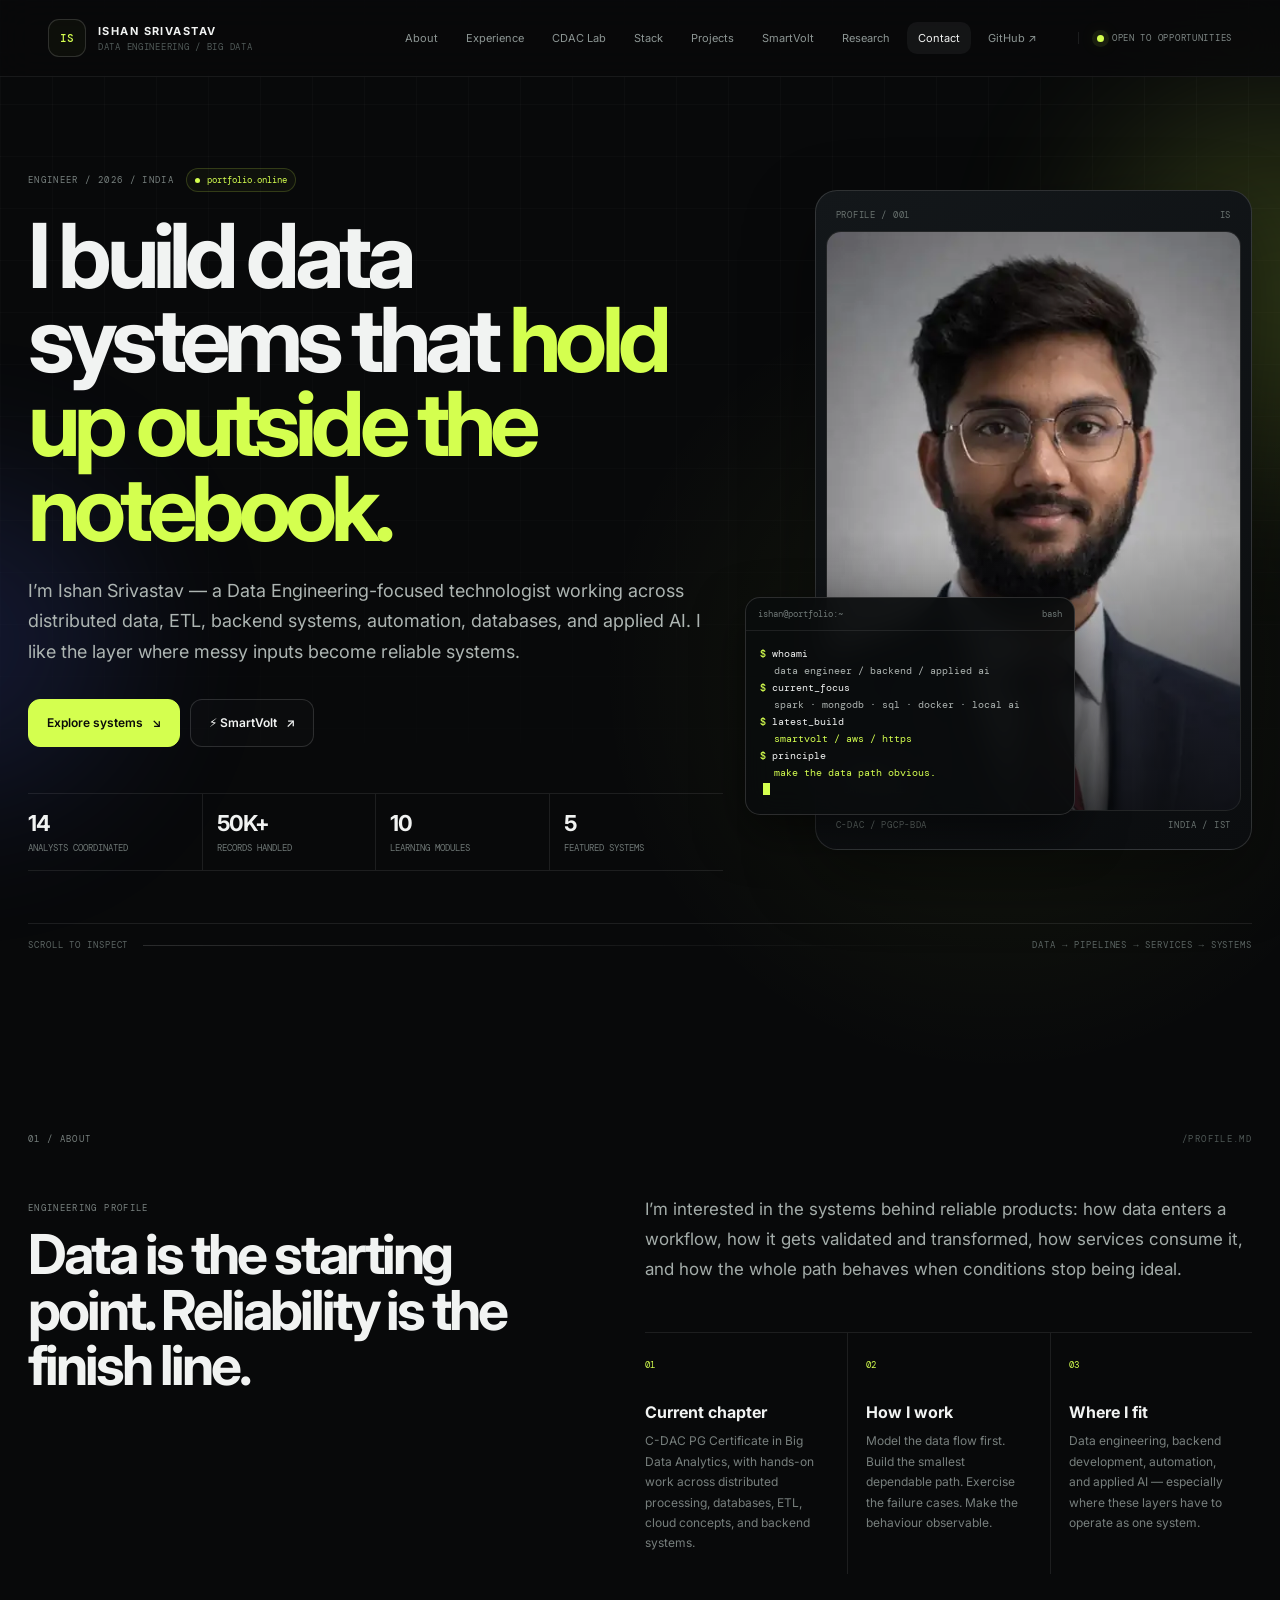
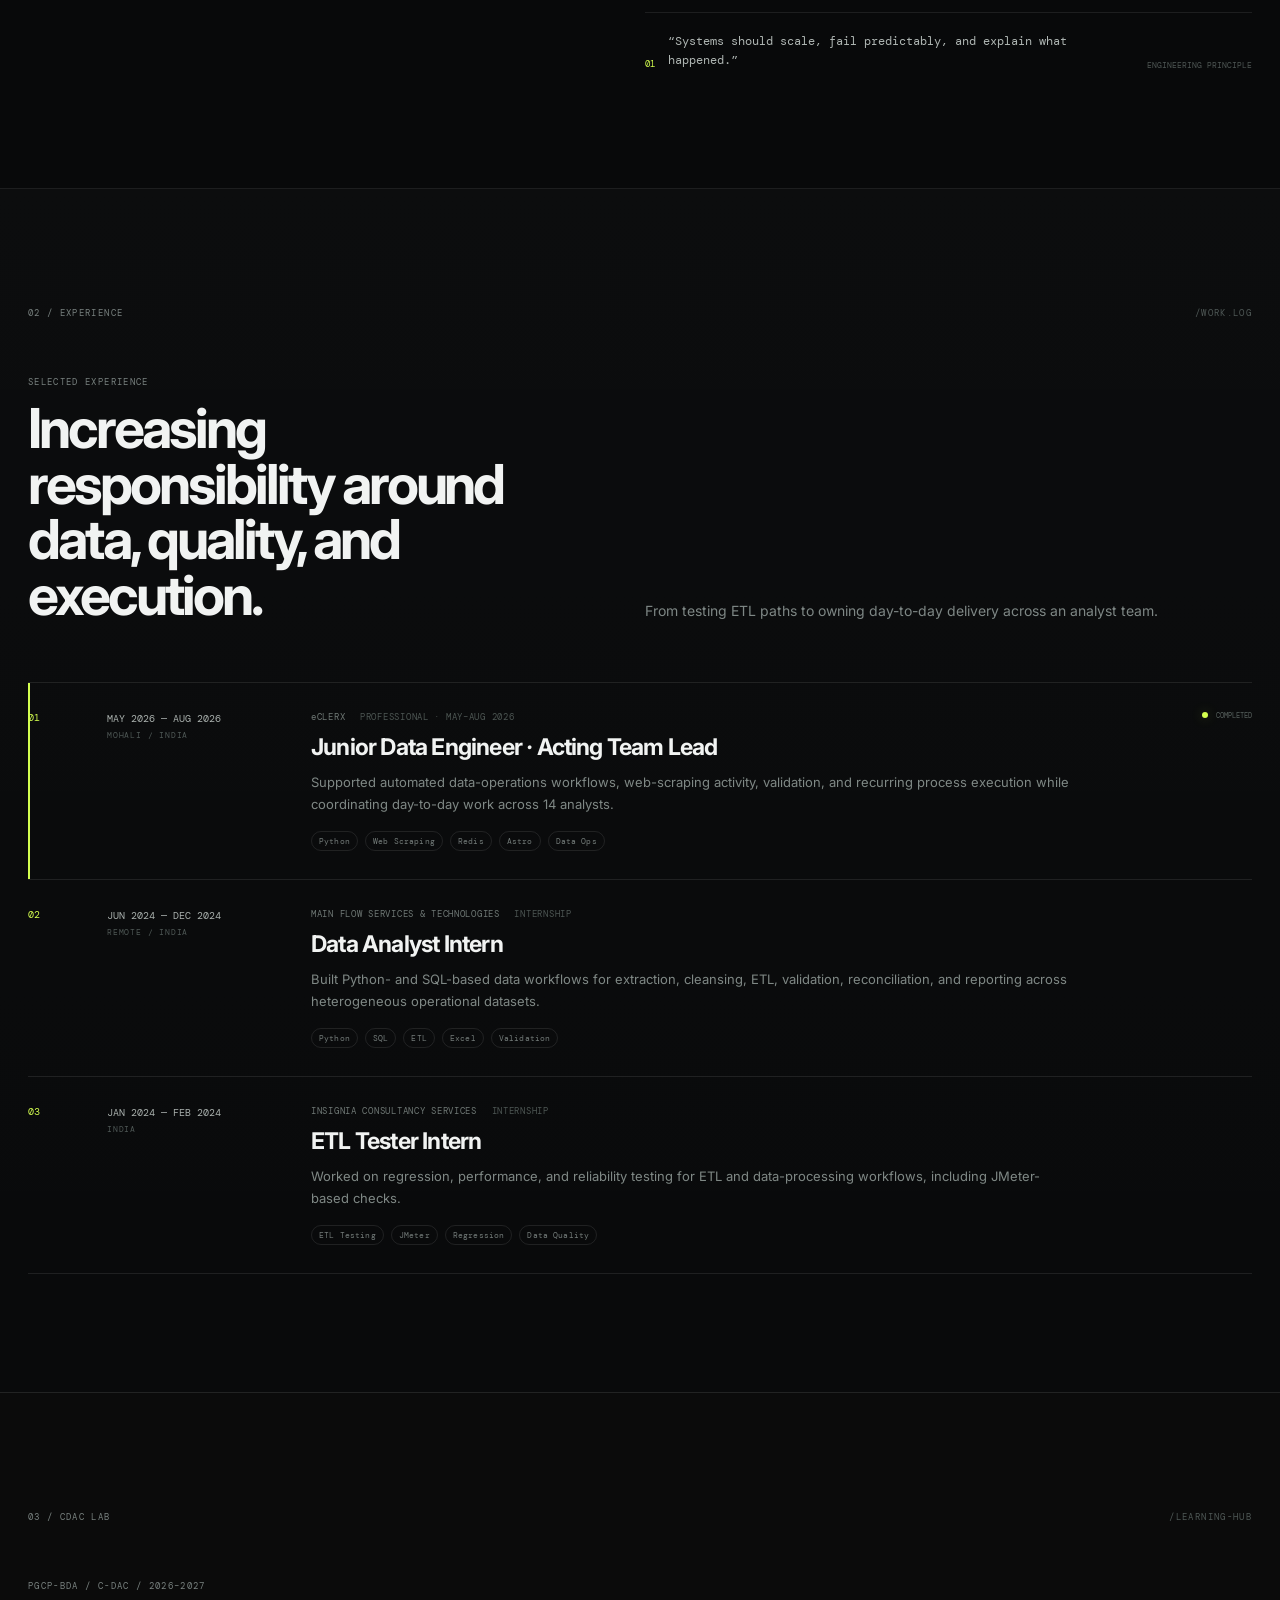
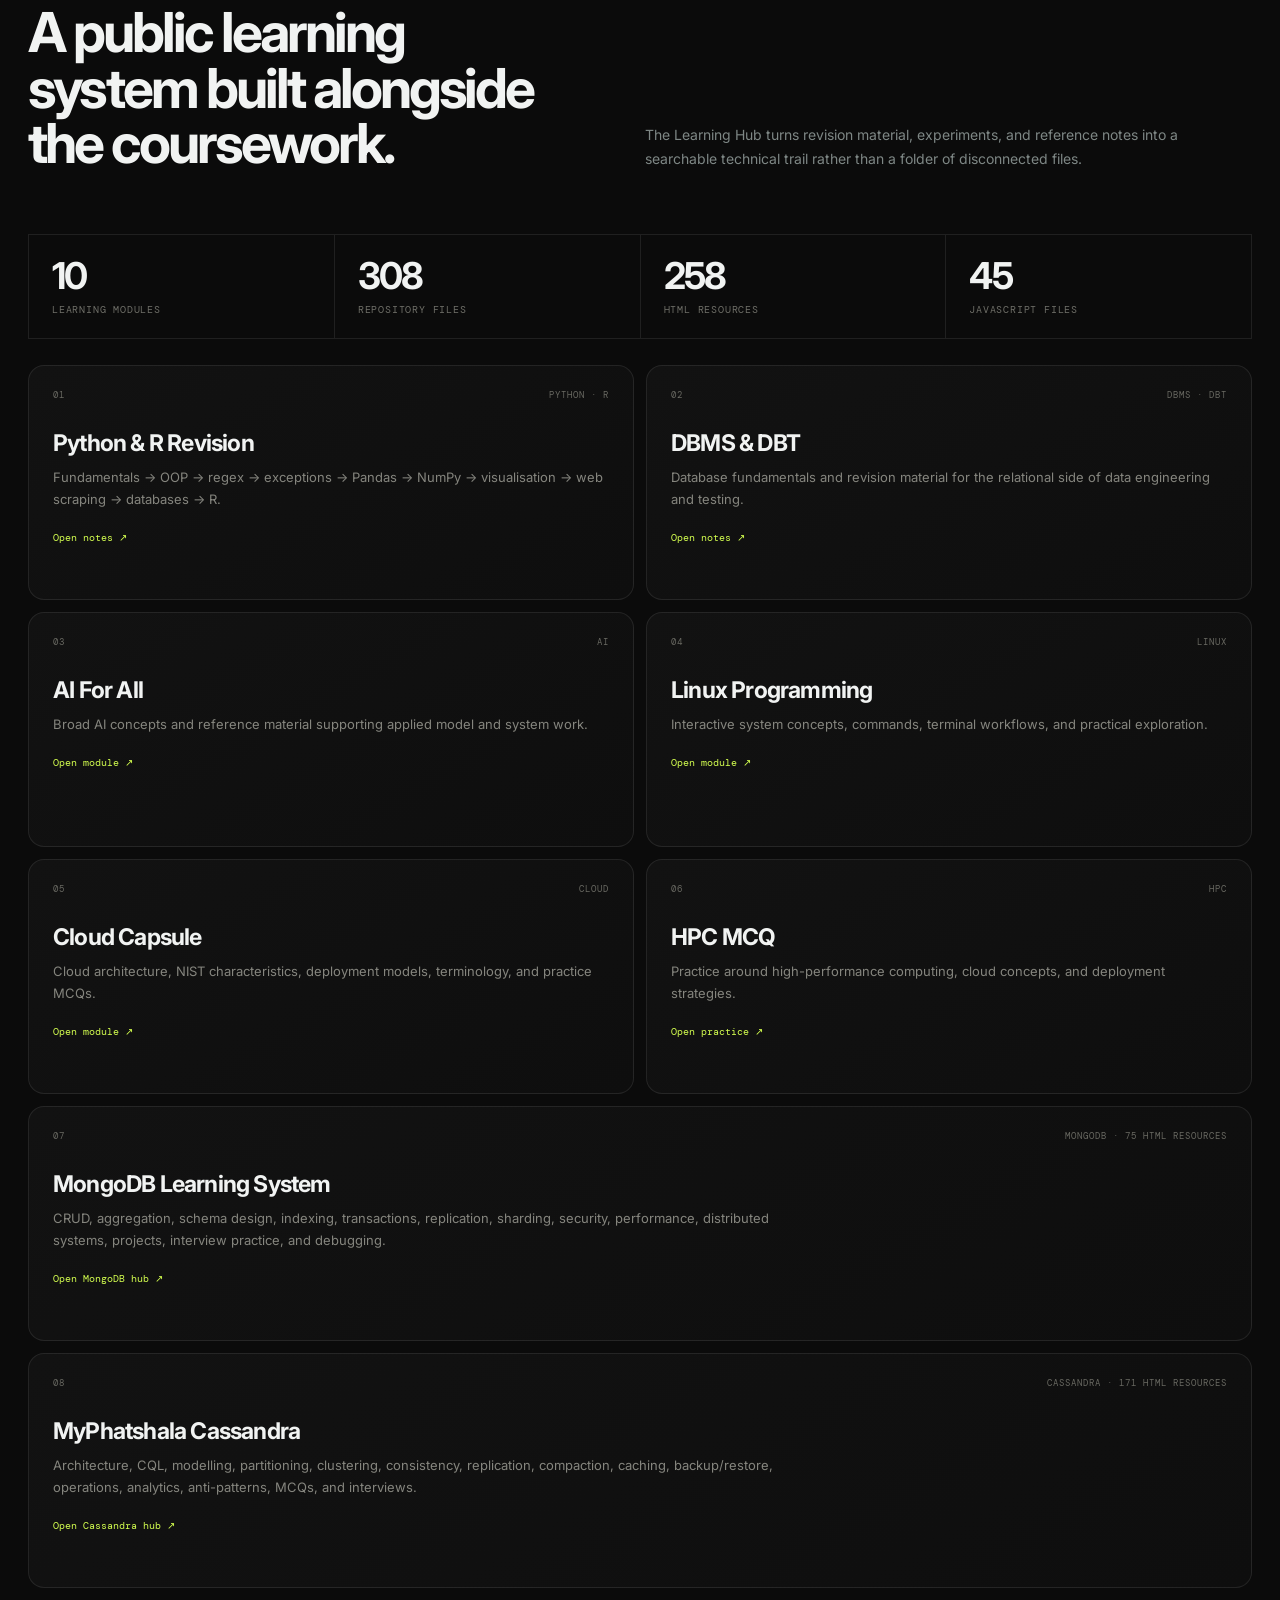
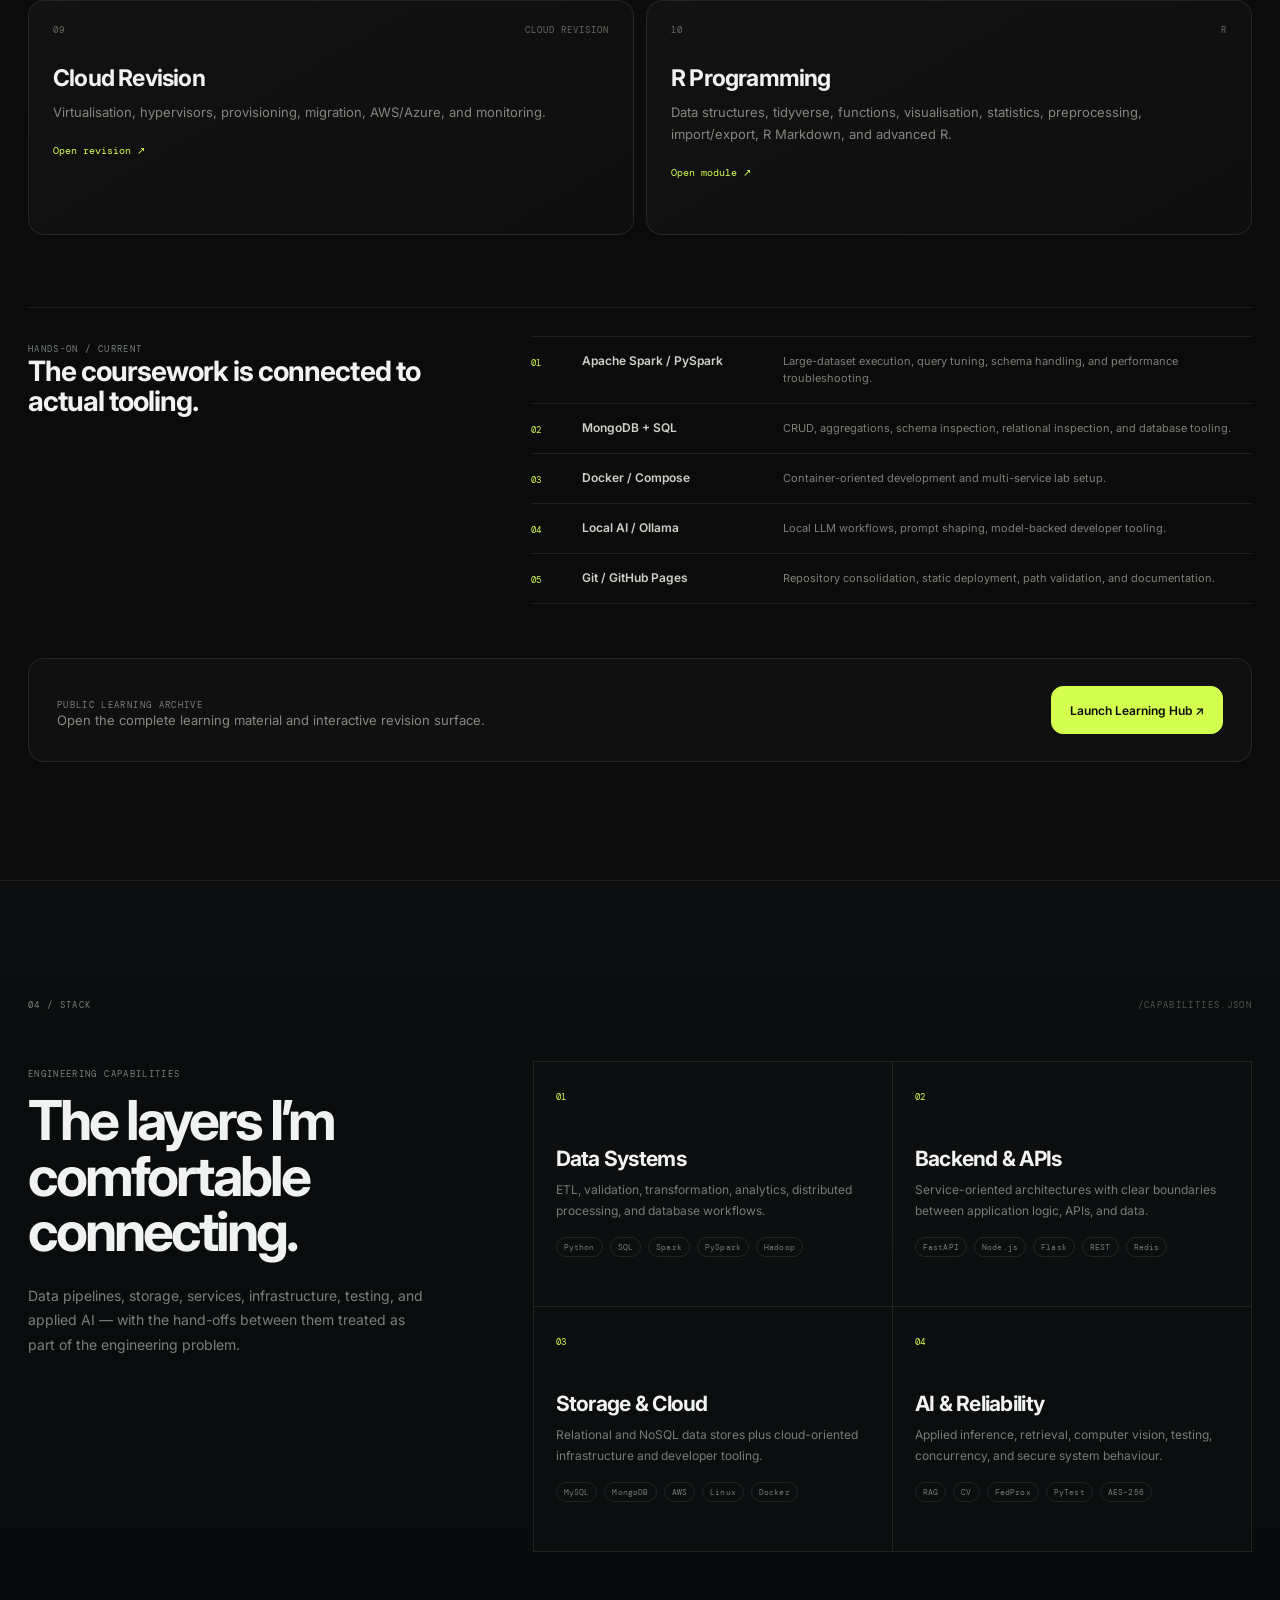
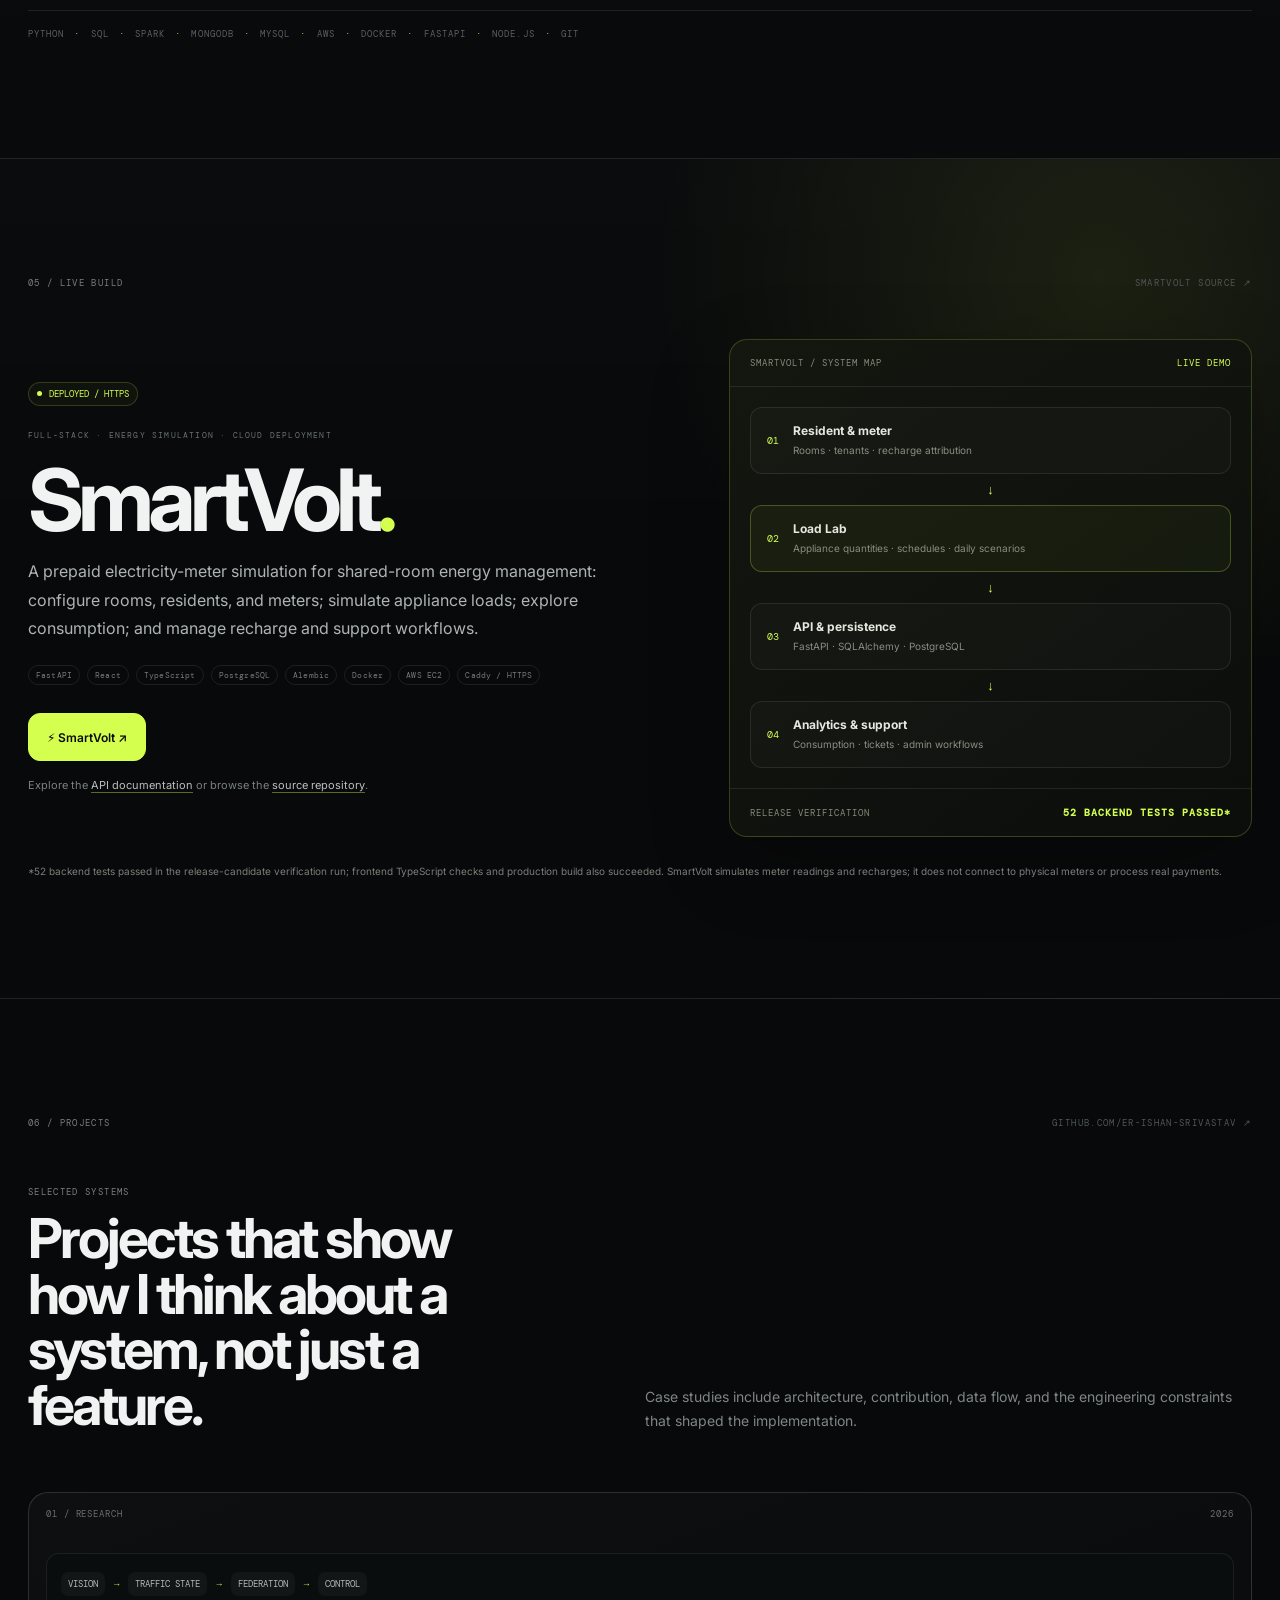
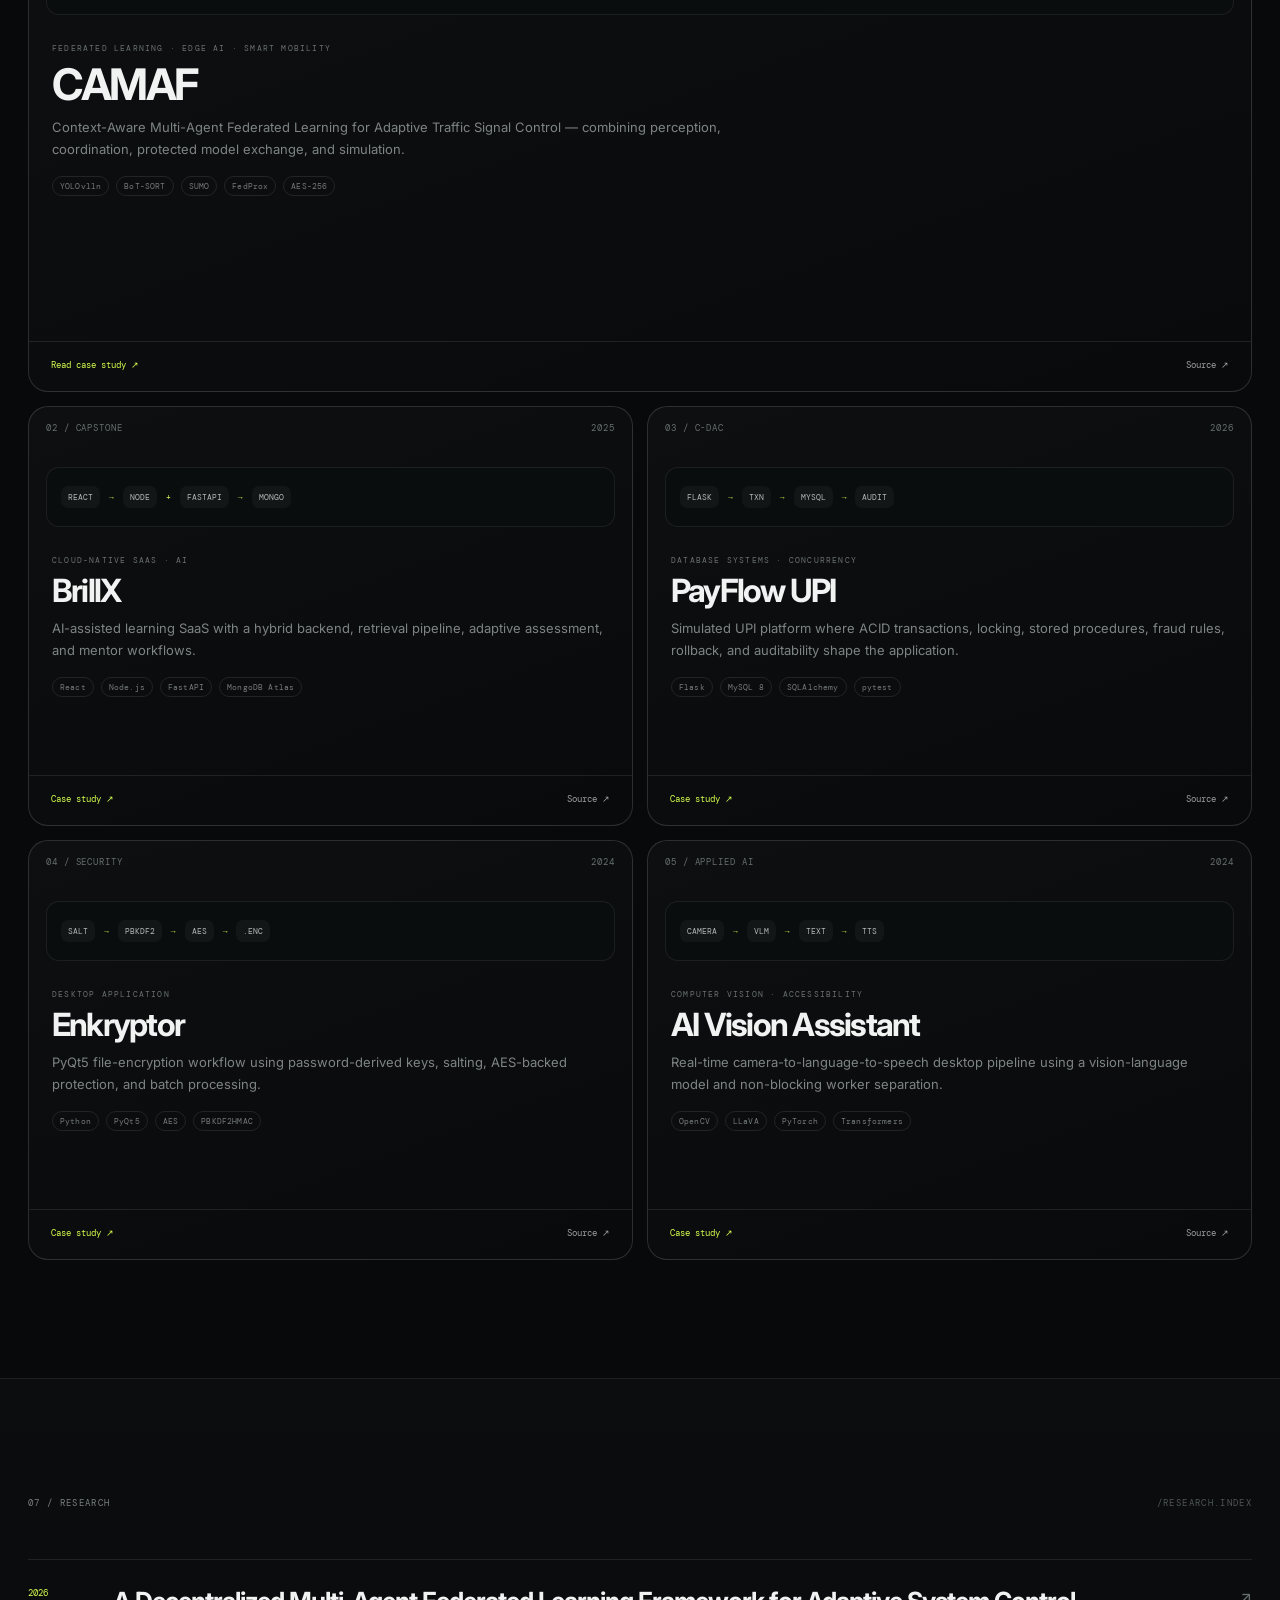
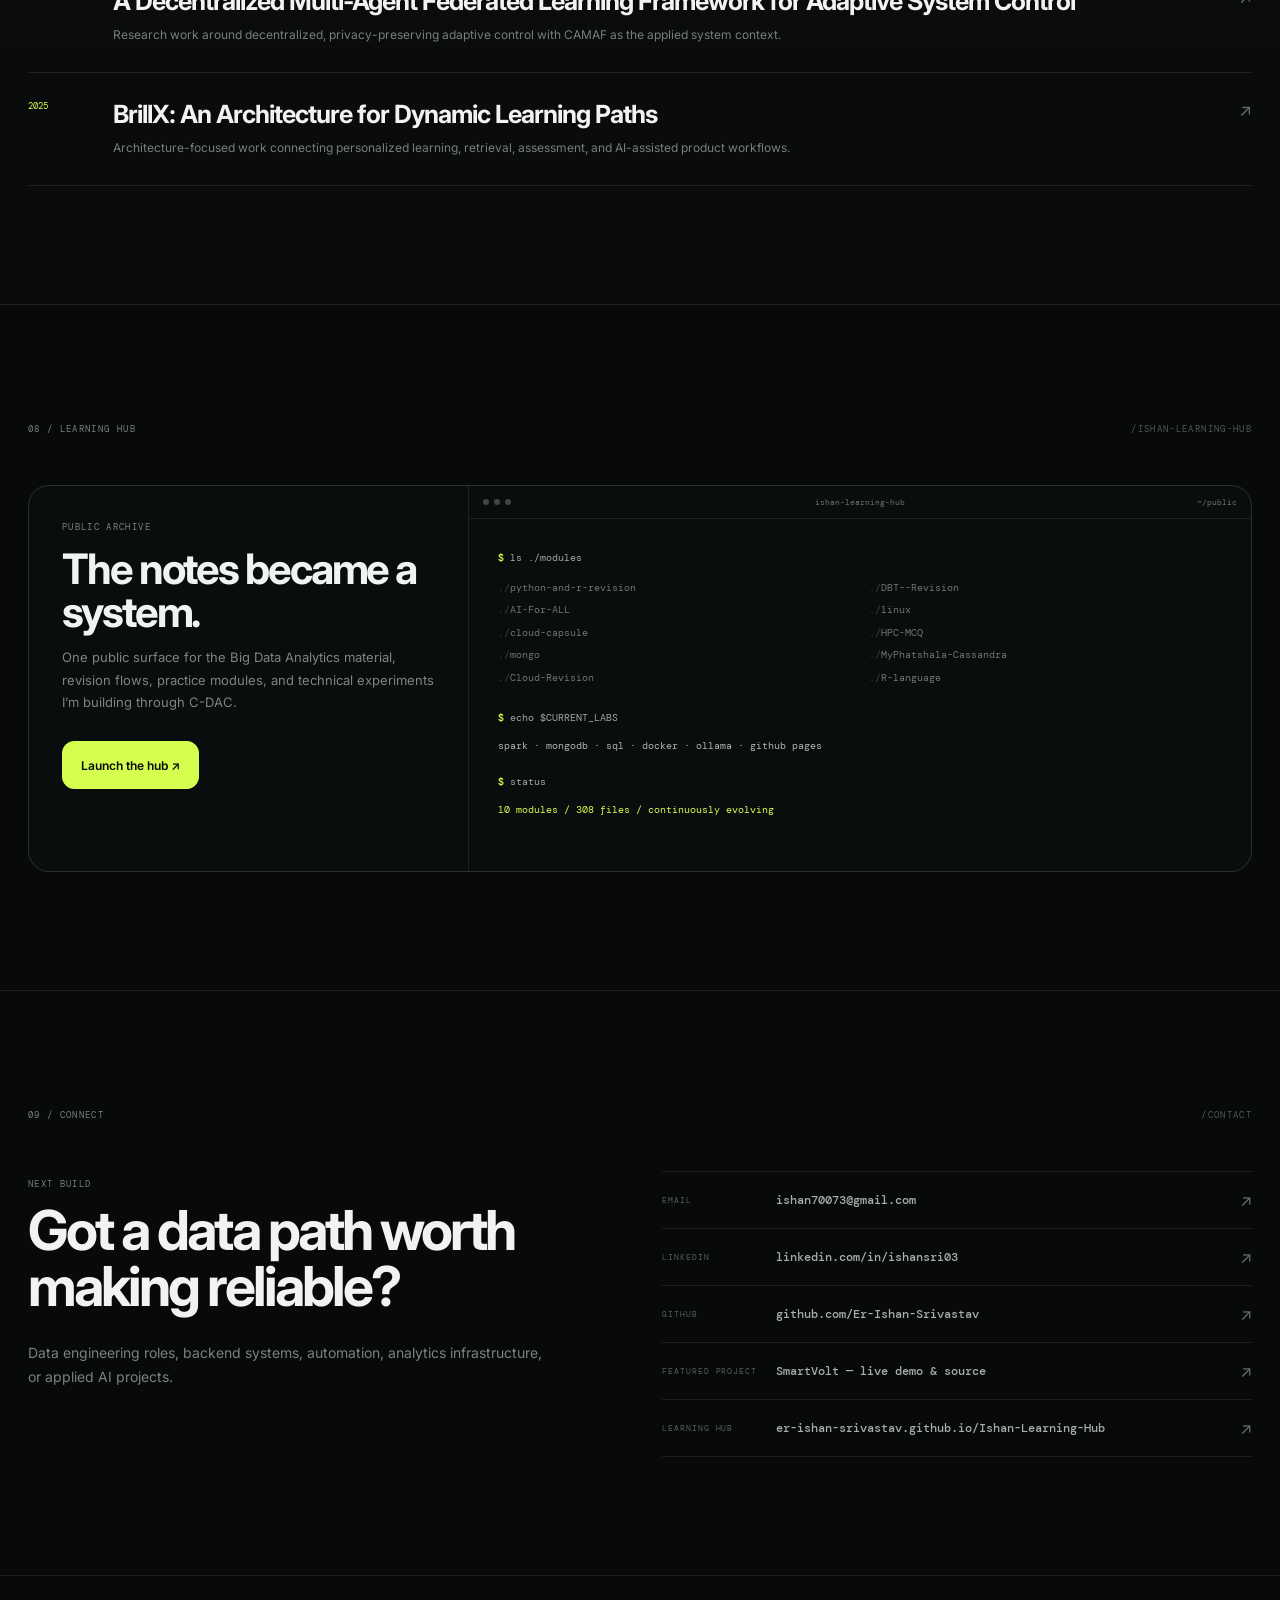
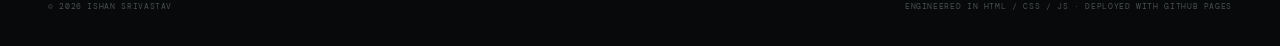
==== commit 65ac2567: "fix(portfolio): replace missing resume page link" ====
--- a/index.html
+++ b/index.html
@@ -45,7 +45,7 @@
           <a href="#smartvolt">SmartVolt</a>
           <a href="#research">Research</a>
           <a href="#contact">Contact</a>
-          <a href="resume.html">Resume ↗</a>
+          <a href="https://github.com/Er-Ishan-Srivastav" target="_blank" rel="noreferrer">GitHub ↗</a>
         </nav>
 
         <div class="topbar-status">
--- a/assets/css/styles.css
+++ b/assets/css/styles.css
@@ -377,3 +377,9 @@
 .smartvolt-note{max-width:var(--max);margin:26px auto 0;color:#778079;font-size:10px;line-height:1.7}
 @media(max-width:900px){.smartvolt-layout{grid-template-columns:1fr;gap:38px}}
 @media(max-width:560px){.smartvolt-actions{align-items:stretch;flex-direction:column}.smartvolt-actions .button{width:100%}.smartvolt-panel-head,.smartvolt-panel-foot{align-items:flex-start;flex-direction:column;gap:8px}}
+
+/* October 2026: SmartVolt CTA and portfolio polish */
+.smartvolt-secondary-links{margin:15px 0 0;color:#78817f;font-size:11px;line-height:1.8}
+.smartvolt-secondary-links a{color:#b8c1bd;text-decoration:underline;text-decoration-color:rgba(212,255,79,.4);text-underline-offset:3px}
+.smartvolt-secondary-links a:hover{color:var(--accent)}
+@media(prefers-reduced-motion:reduce){.ambient{filter:none}}
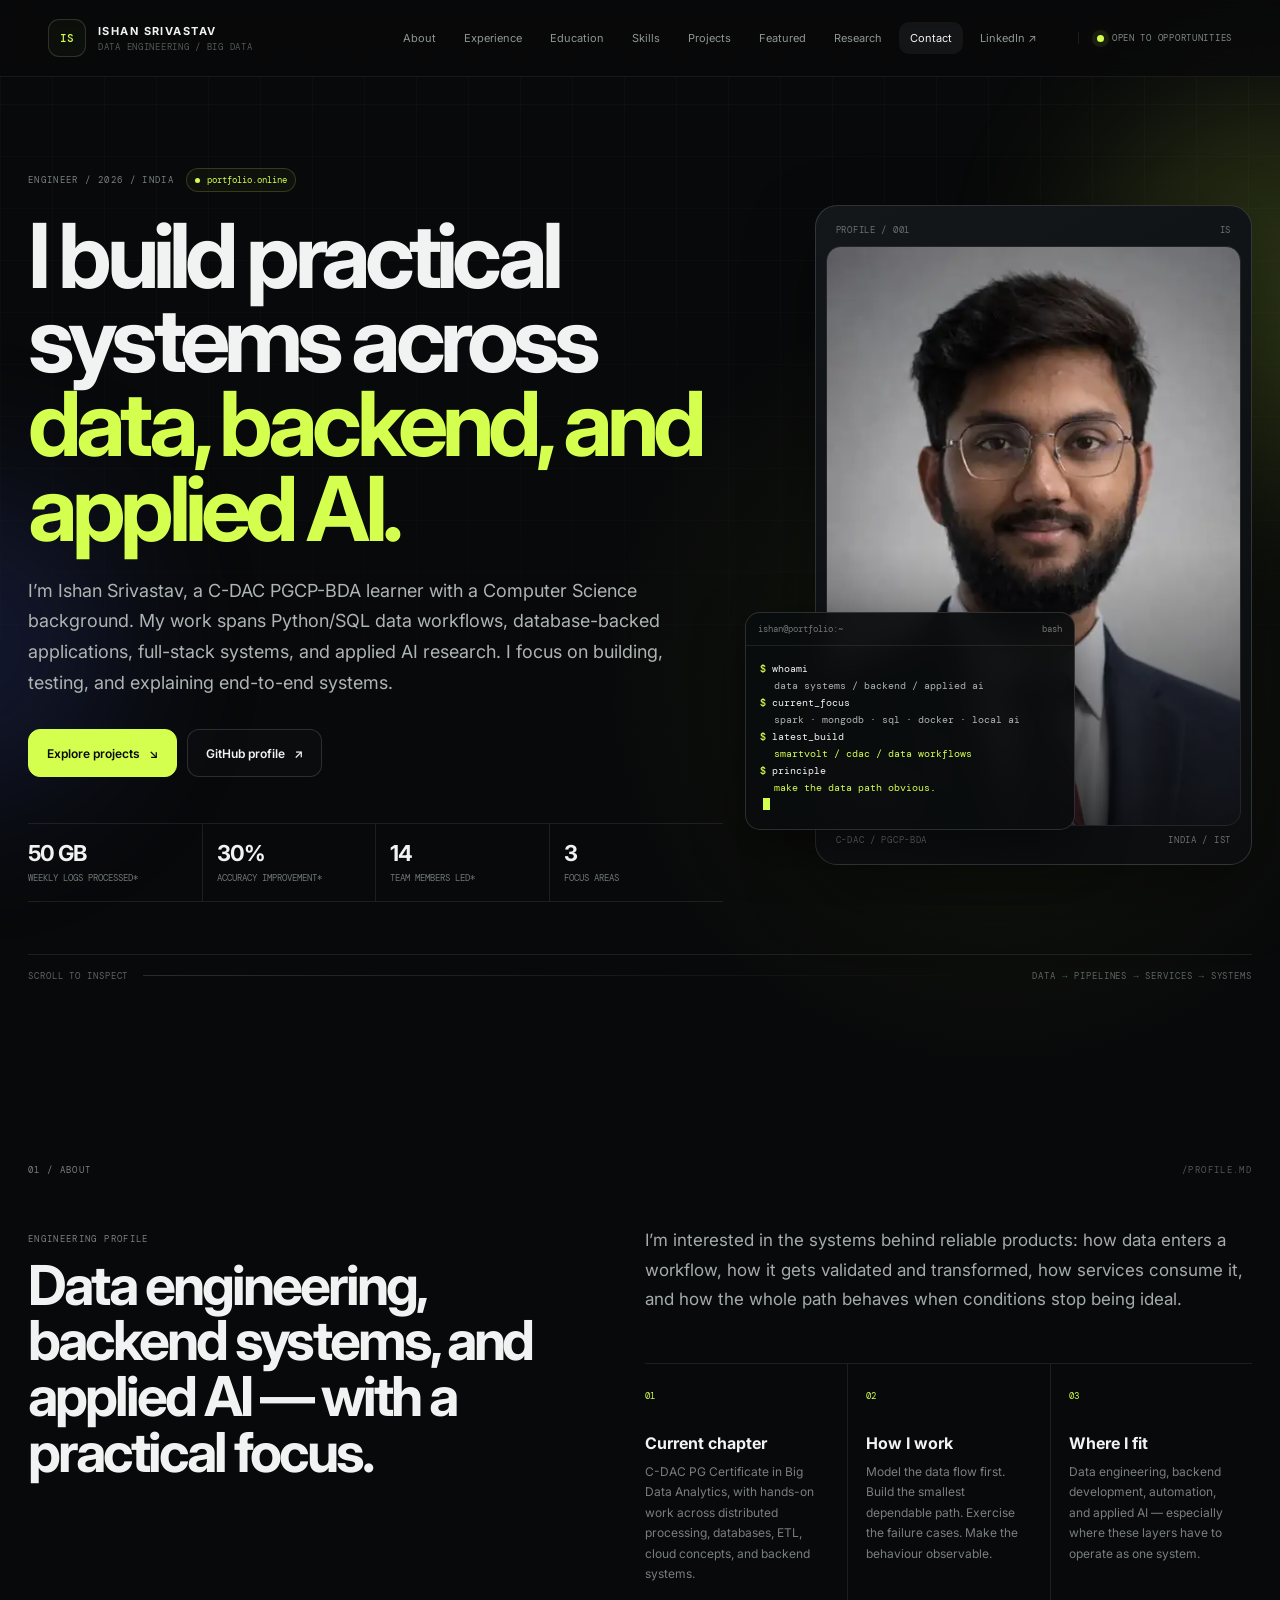
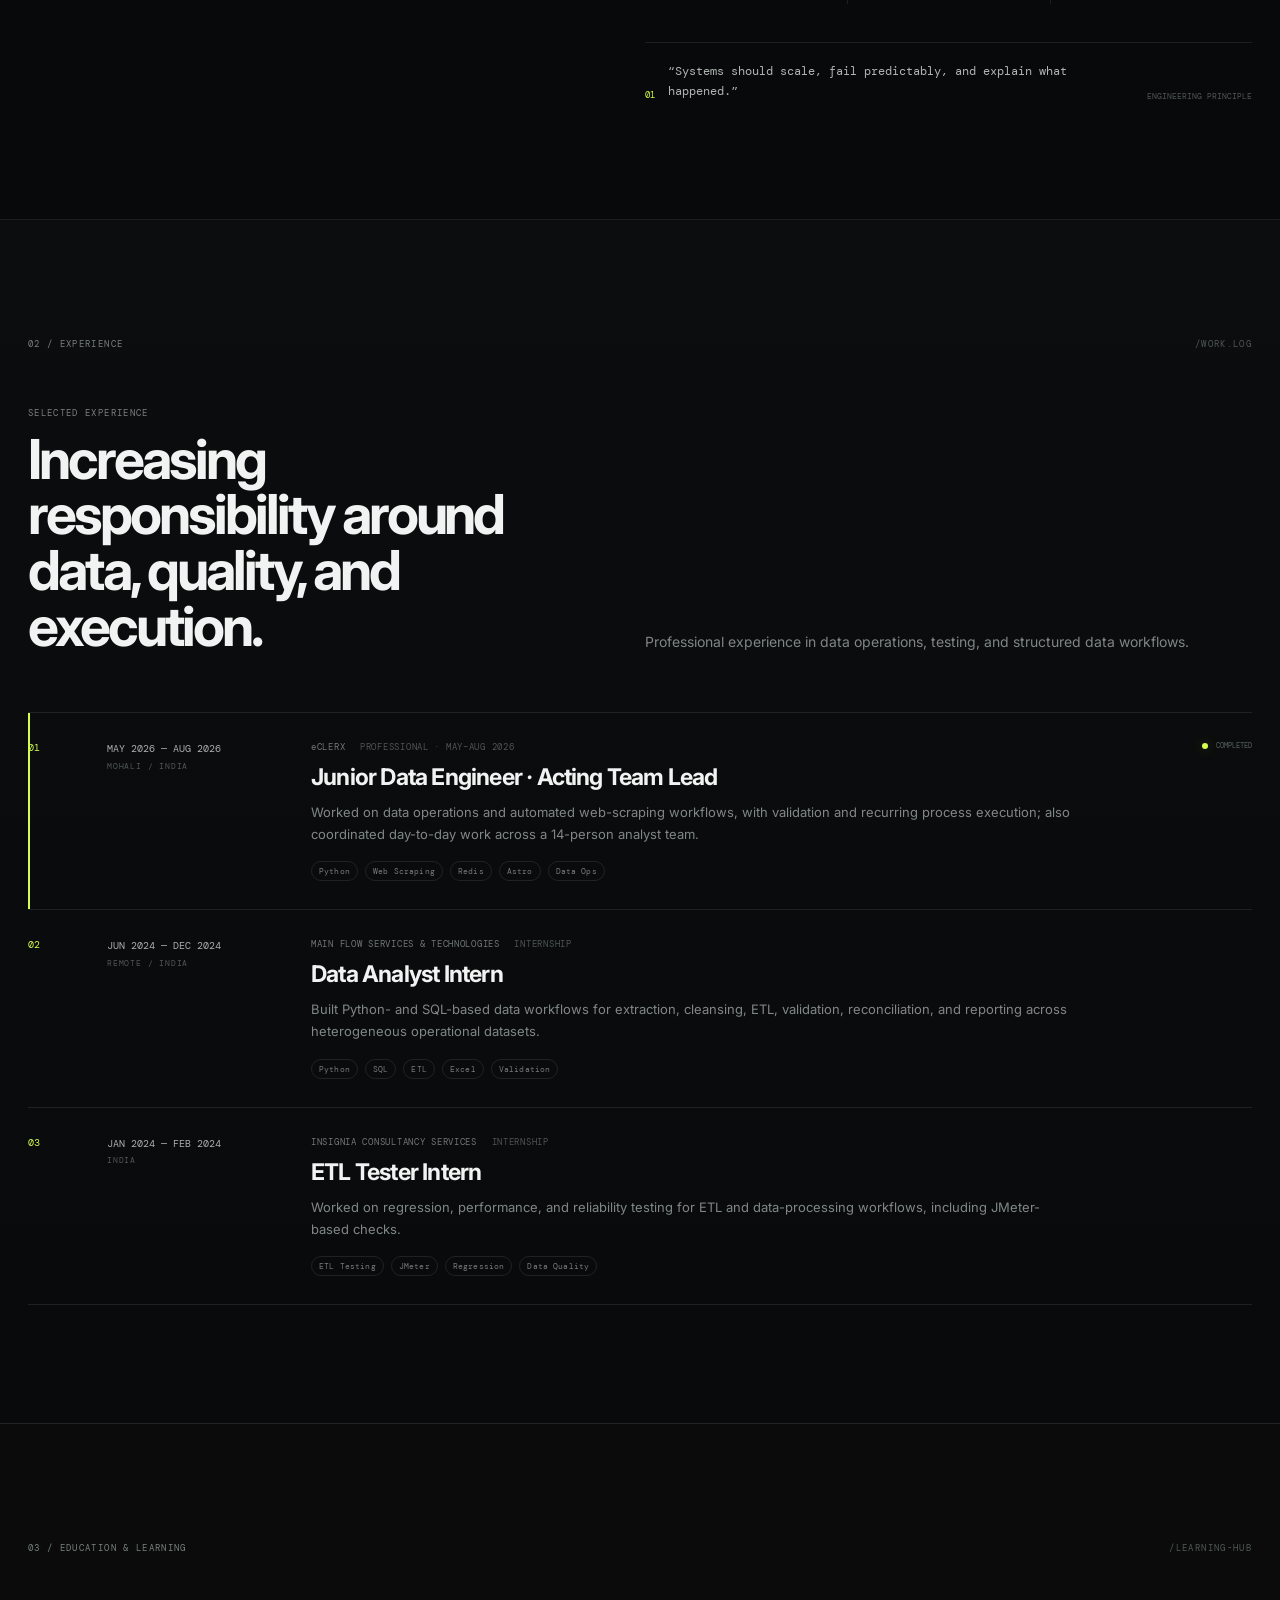
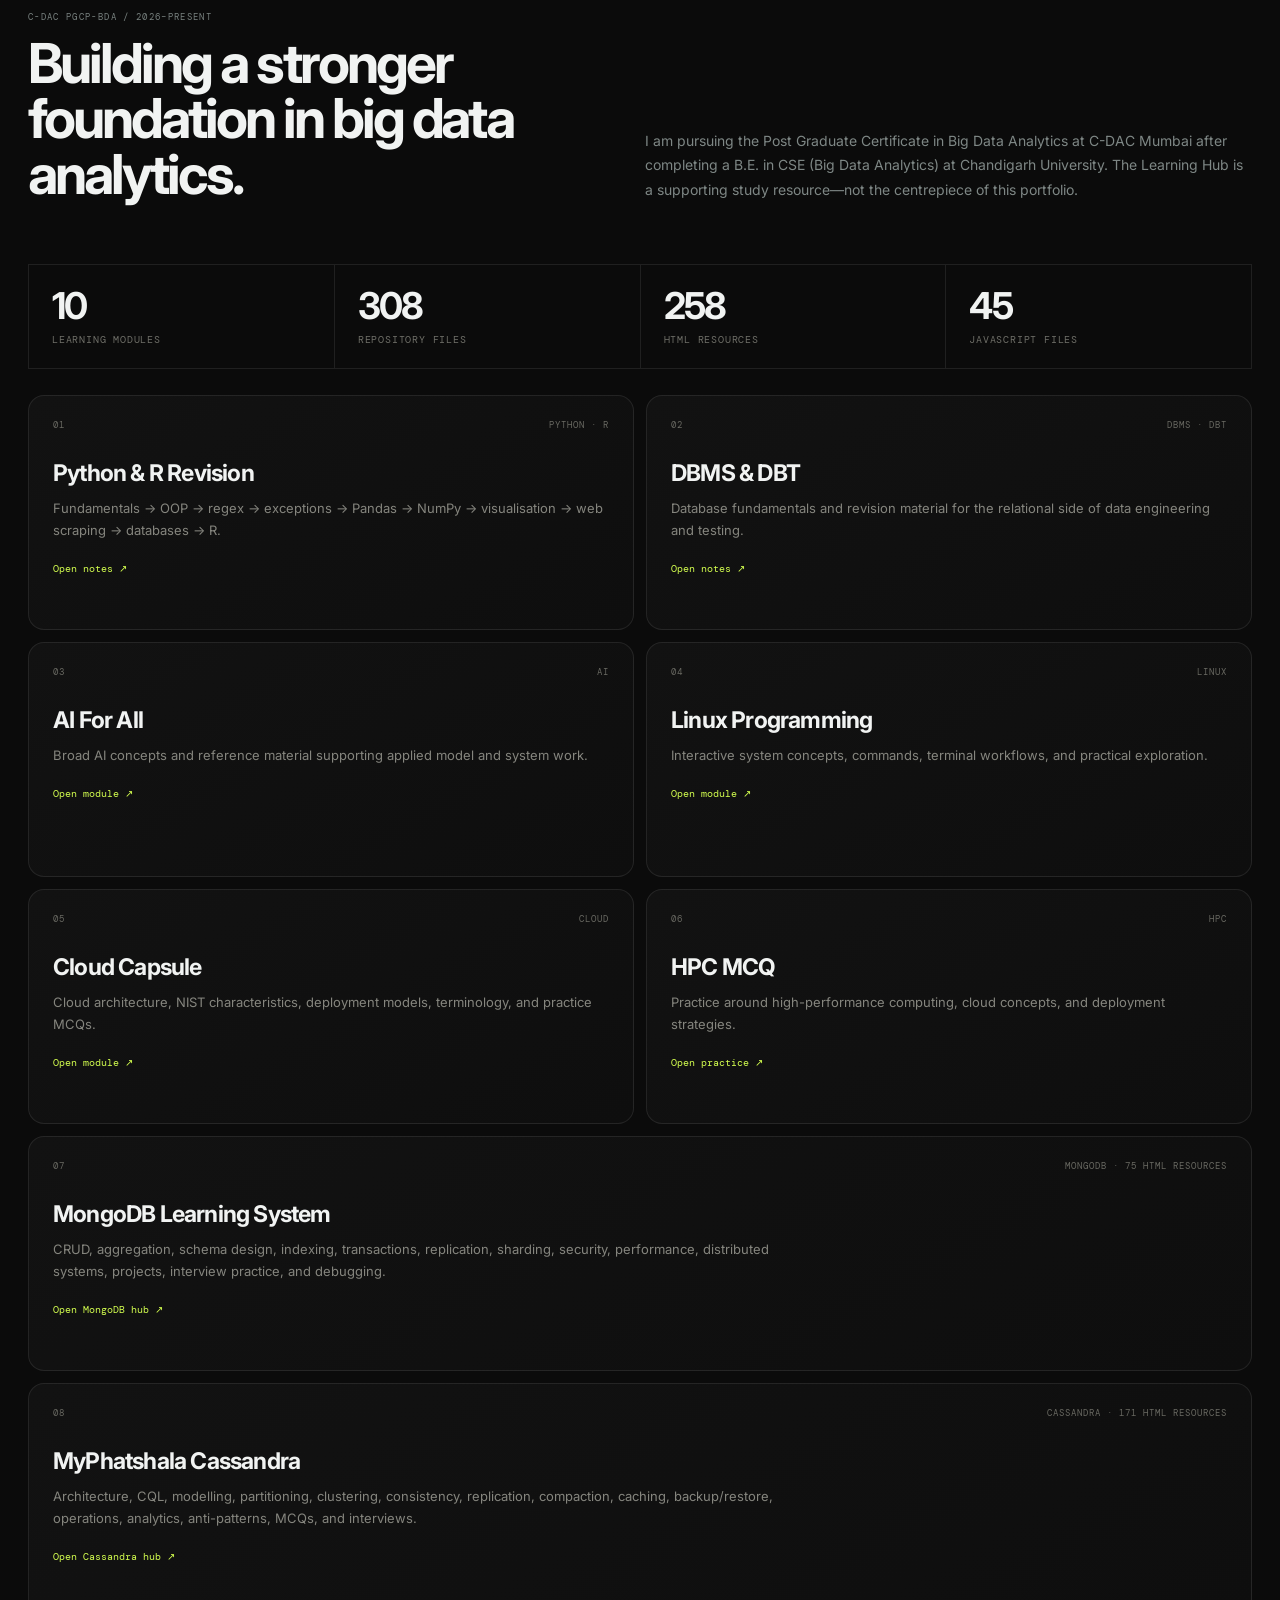
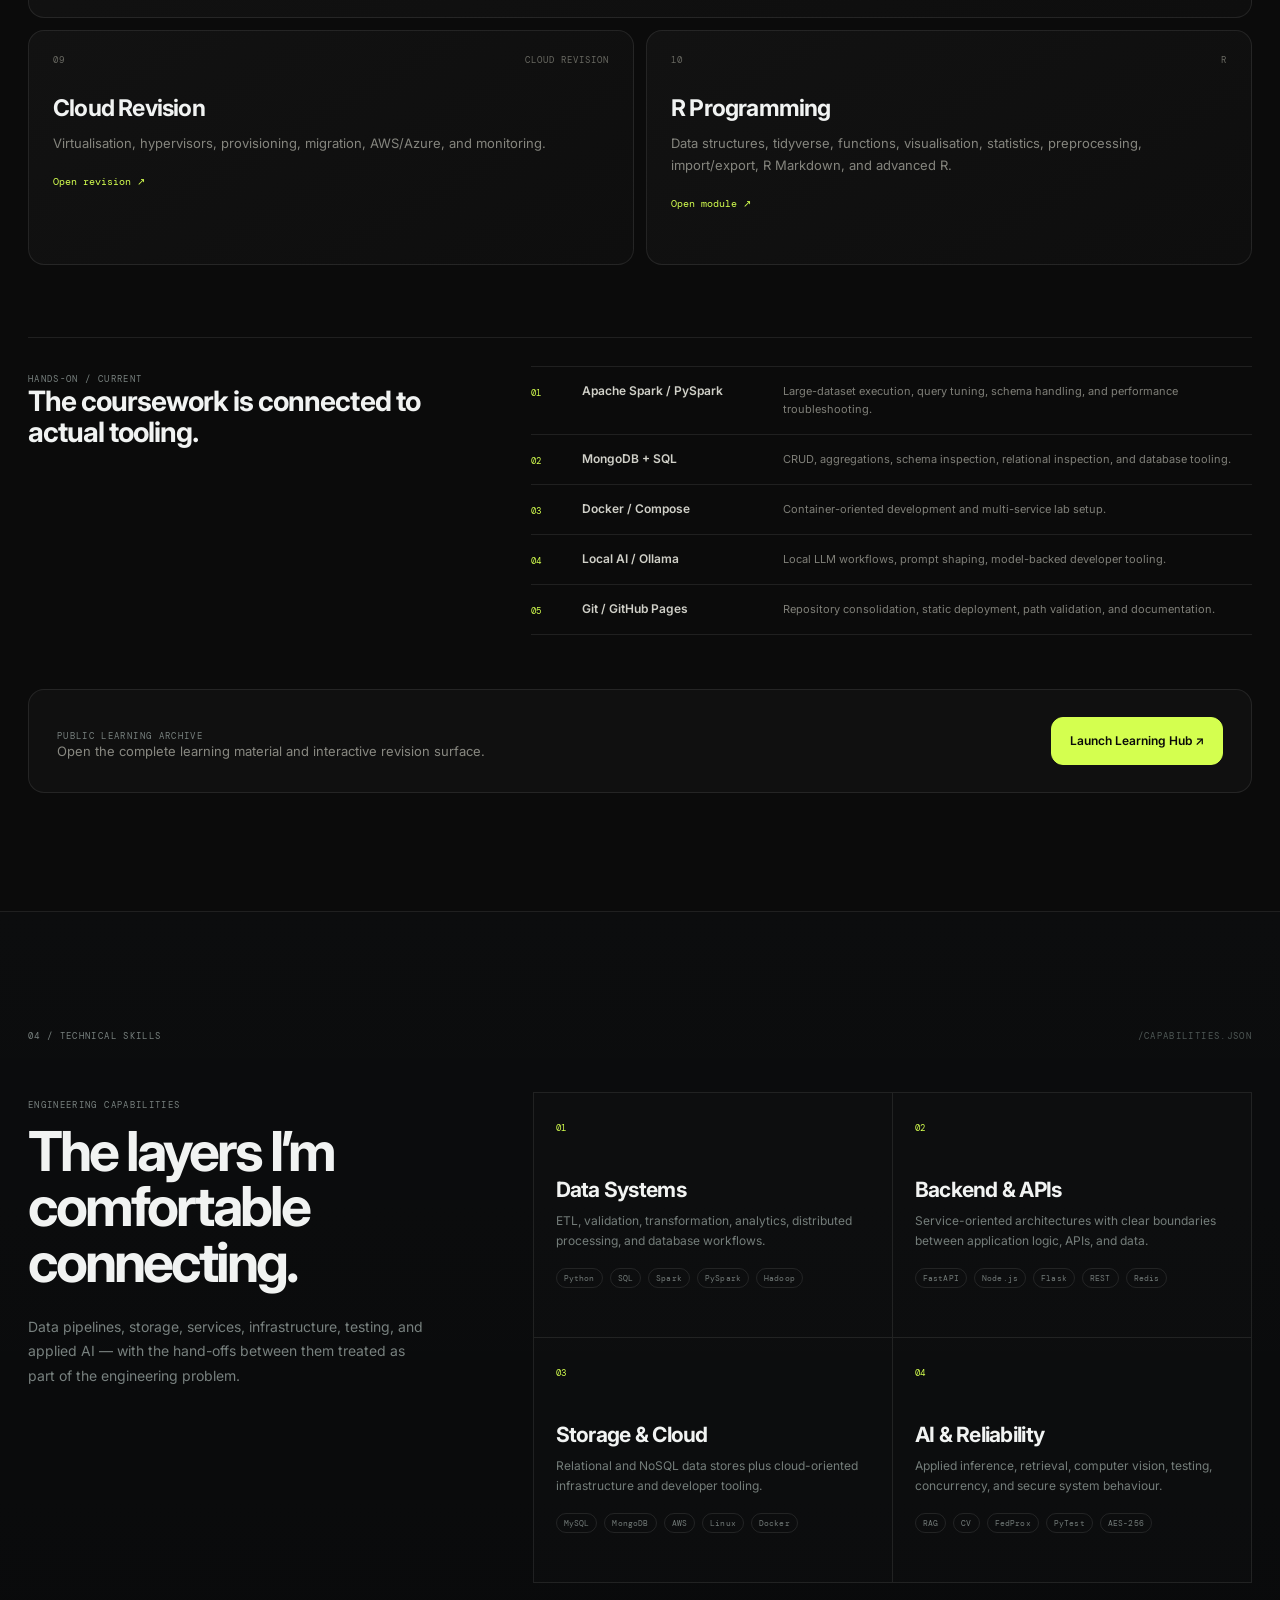
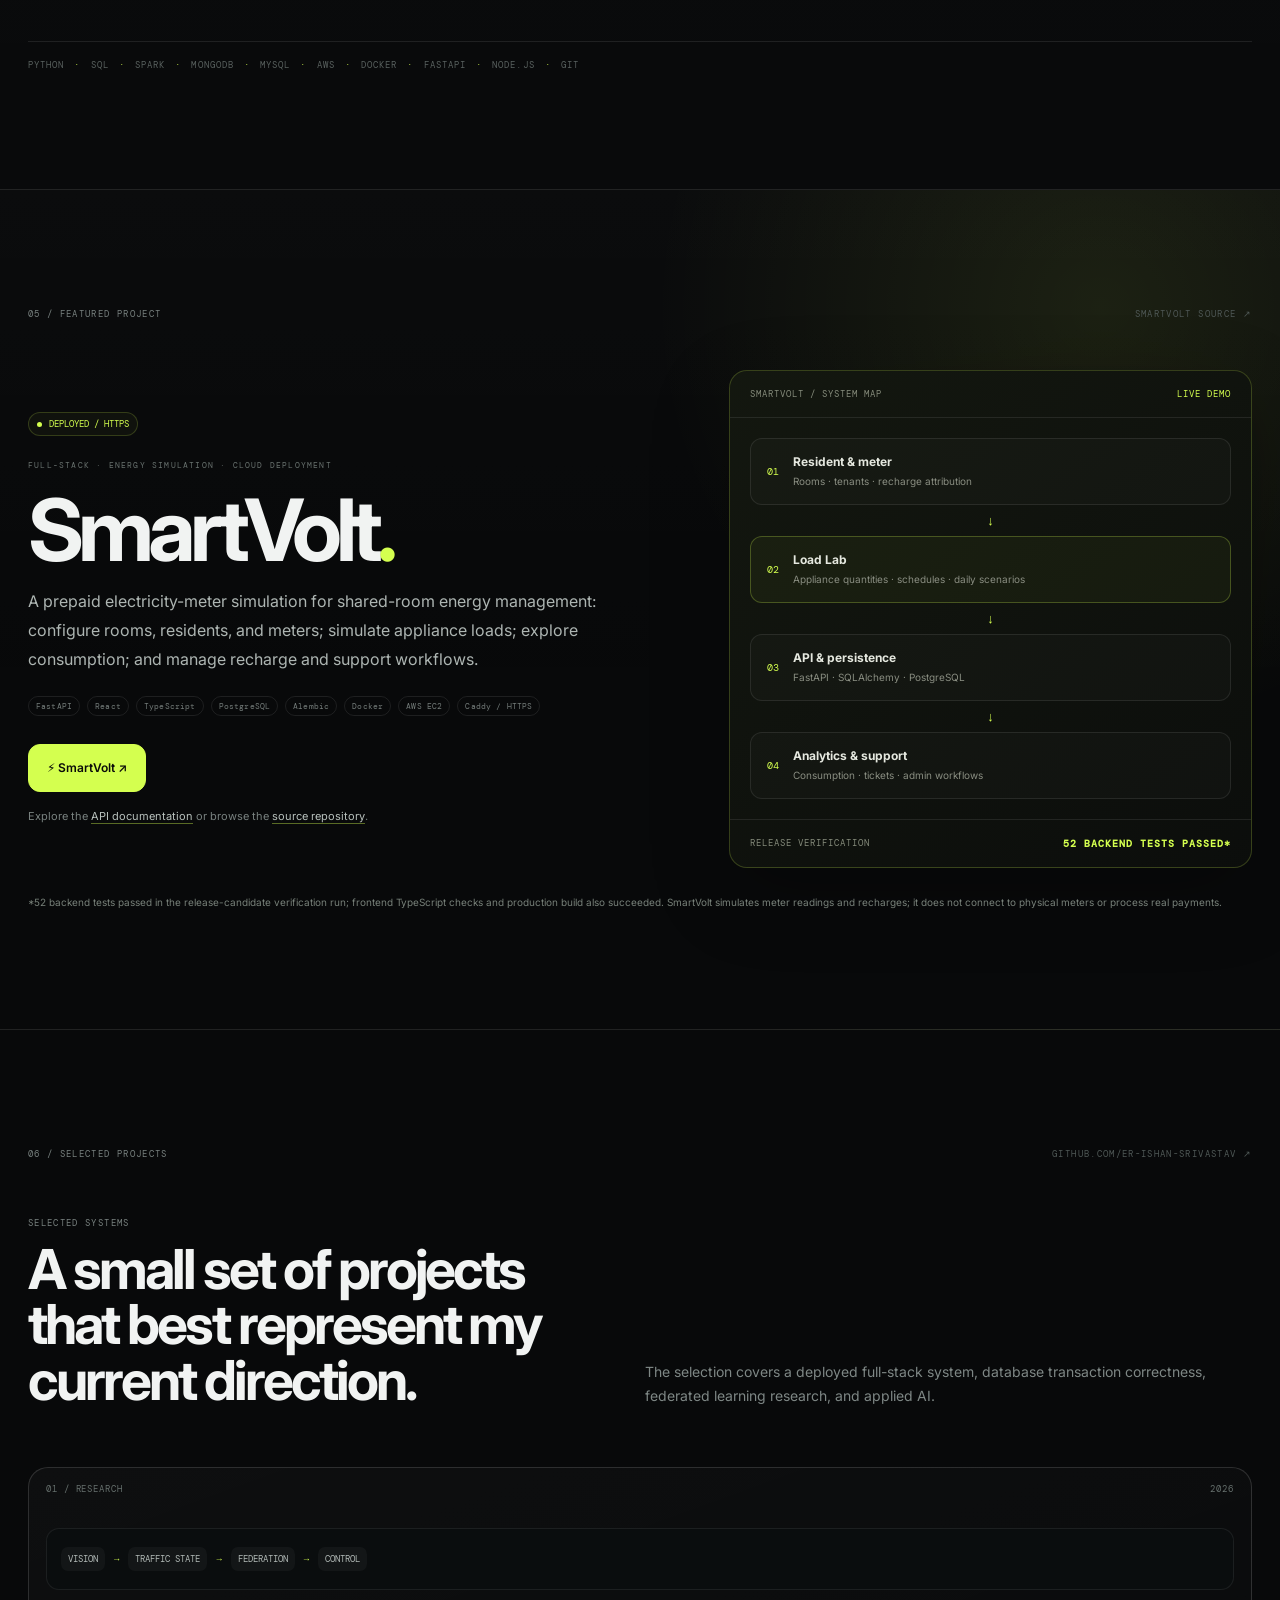
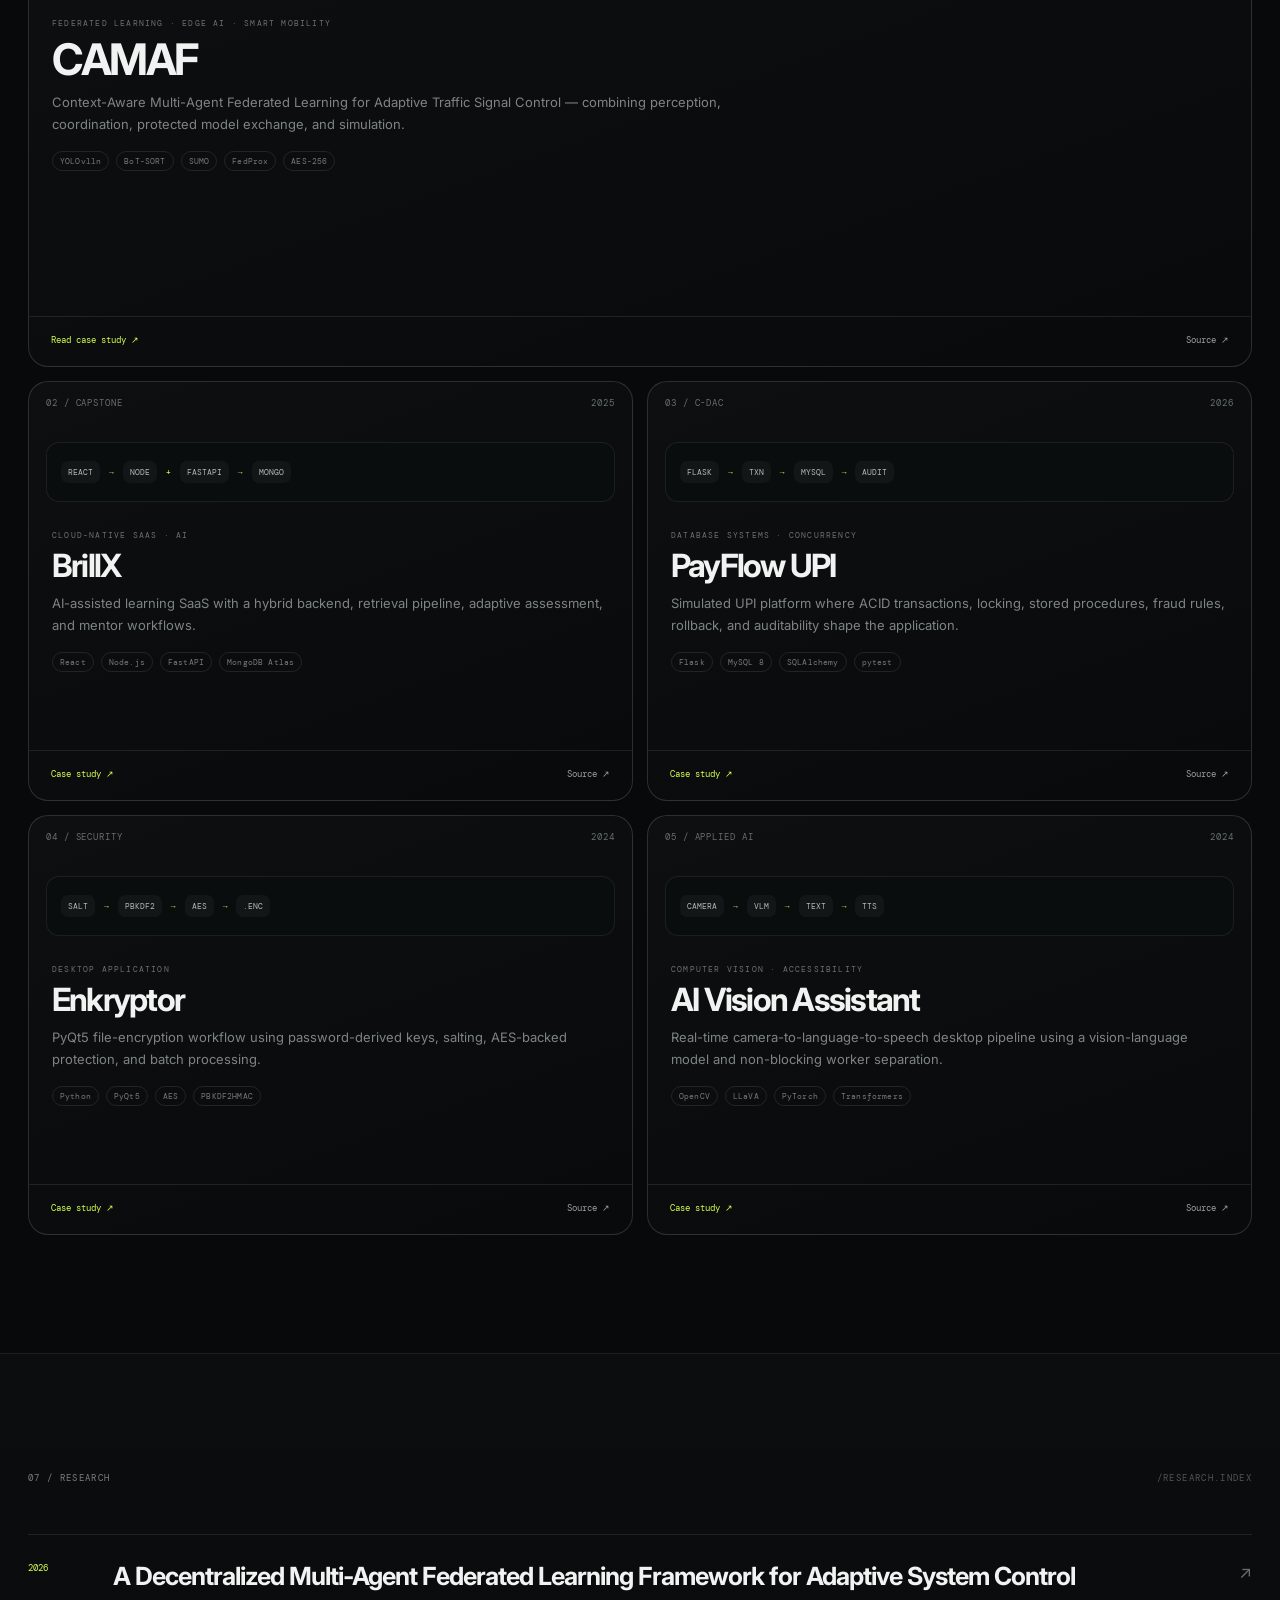
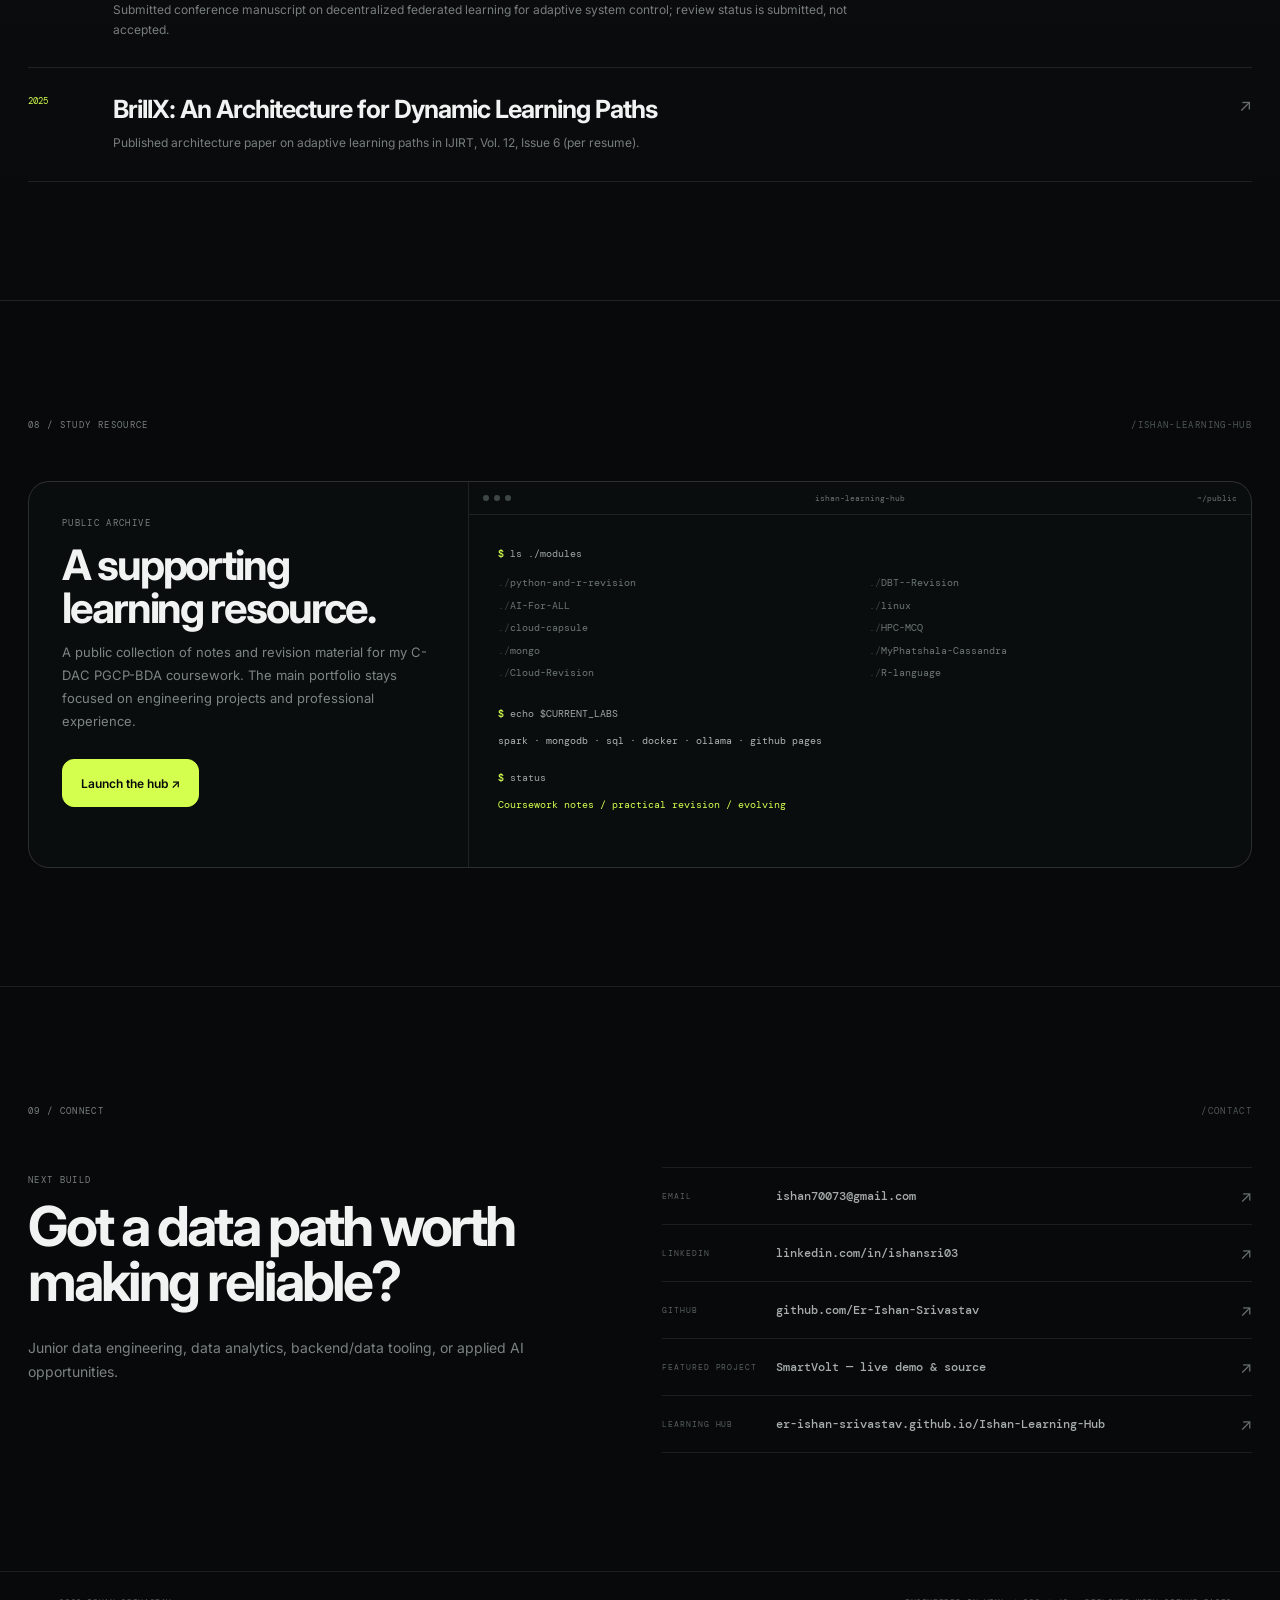
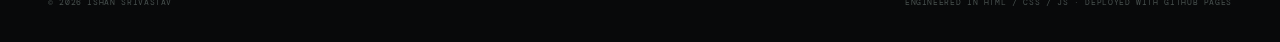
==== commit f8c5b8f4: "refactor(portfolio): align homepage with current engineering profile" ====
--- a/index.html
+++ b/index.html
@@ -3,14 +3,14 @@
 <head>
   <meta charset="utf-8">
   <meta name="viewport" content="width=device-width, initial-scale=1">
-  <meta name="description" content="Ishan Srivastav — Data Engineer building reliable ETL pipelines, backend systems, analytics tools, and deployed cloud applications including SmartVolt.">
+  <meta name="description" content="Ishan Srivastav — Data Engineering-focused engineer pursuing C-DAC PGCP-BDA. Projects in data systems, full-stack engineering, databases, and applied AI.">
   <meta property="og:type" content="website">
-  <meta property="og:title" content="Ishan Srivastav — Data Engineering & Cloud Systems">
-  <meta property="og:description" content="Data engineering, analytics, backend systems, and deployed projects. Explore SmartVolt and selected technical case studies.">
+  <meta property="og:title" content="Ishan Srivastav — Data Engineering Portfolio">
+  <meta property="og:description" content="Data engineering, C-DAC Big Data Analytics, SmartVolt, PayFlow UPI, CAMAF, and selected engineering projects.">
   <meta property="og:url" content="https://er-ishan-srivastav.github.io/">
   <meta property="og:image" content="https://er-ishan-srivastav.github.io/assets/img/ishan-srivastav.webp">
   <meta name="theme-color" content="#08090a">
-  <title>Ishan Srivastav / Data Engineer</title>
+  <title>Ishan Srivastav | Data Engineering Portfolio</title>
 
   <link rel="preconnect" href="https://fonts.googleapis.com">
   <link rel="preconnect" href="https://fonts.gstatic.com" crossorigin>
@@ -39,13 +39,13 @@
         <nav id="site-nav" class="nav" aria-label="Primary navigation">
           <a href="#about">About</a>
           <a href="#experience">Experience</a>
-          <a href="#cdac">CDAC Lab</a>
-          <a href="#stack">Stack</a>
+          <a href="#education">Education</a>
+          <a href="#stack">Skills</a>
           <a href="#projects">Projects</a>
-          <a href="#smartvolt">SmartVolt</a>
+          <a href="#smartvolt">Featured</a>
           <a href="#research">Research</a>
           <a href="#contact">Contact</a>
-          <a href="https://github.com/Er-Ishan-Srivastav" target="_blank" rel="noreferrer">GitHub ↗</a>
+          <a href="https://www.linkedin.com/in/ishansri03/" target="_blank" rel="noreferrer">LinkedIn ↗</a>
         </nav>
 
         <div class="topbar-status">
@@ -69,24 +69,22 @@
               <span class="live-chip"><i></i> portfolio.online</span>
             </div>
 
-            <h1>I build data systems that <em>hold up outside the notebook.</em></h1>
+            <h1>I build practical systems across <em>data, backend, and applied AI.</em></h1>
 
             <p class="hero-lede">
-              I’m Ishan Srivastav — a Data Engineering-focused technologist working across
-              distributed data, ETL, backend systems, automation, databases, and applied AI.
-              I like the layer where messy inputs become reliable systems.
+              I’m Ishan Srivastav, a C-DAC PGCP-BDA learner with a Computer Science background. My work spans Python/SQL data workflows, database-backed applications, full-stack systems, and applied AI research. I focus on building, testing, and explaining end-to-end systems.
             </p>
 
             <div class="hero-actions">
-              <a class="button button-solid" href="#projects">Explore systems <span>↘</span></a>
-              <a class="button button-ghost" href="https://smartvolt-demo.duckdns.org/overview" target="_blank" rel="noreferrer">⚡ SmartVolt <span>↗</span></a>
+              <a class="button button-solid" href="#projects">Explore projects <span>↘</span></a>
+              <a class="button button-ghost" href="https://github.com/Er-Ishan-Srivastav" target="_blank" rel="noreferrer">GitHub profile <span>↗</span></a>
             </div>
 
             <div class="hero-proof">
-              <div><strong>14</strong><span>analysts coordinated</span></div>
-              <div><strong>50K+</strong><span>records handled</span></div>
-              <div><strong>10</strong><span>learning modules</span></div>
-              <div><strong>5</strong><span>featured systems</span></div>
+              <div><strong>50 GB</strong><span>weekly logs processed*</span></div>
+              <div><strong>30%</strong><span>accuracy improvement*</span></div>
+              <div><strong>14</strong><span>team members led*</span></div>
+              <div><strong>3</strong><span>focus areas</span></div>
             </div>
           </div>
 
@@ -119,11 +117,11 @@
               </div>
               <div class="terminal-body">
                 <p><b>$</b> whoami</p>
-                <p class="terminal-output">data engineer / backend / applied ai</p>
+                <p class="terminal-output">data systems / backend / applied ai</p>
                 <p><b>$</b> current_focus</p>
                 <p class="terminal-output">spark · mongodb · sql · docker · local ai</p>
                 <p><b>$</b> latest_build</p>
-                <p class="terminal-output accent">smartvolt / aws / https</p>
+                <p class="terminal-output accent">smartvolt / cdac / data workflows</p>
                 <p><b>$</b> principle</p>
                 <p class="terminal-output accent">make the data path obvious.</p>
                 <span class="terminal-cursor" aria-hidden="true"></span>
@@ -148,7 +146,7 @@
         <div class="about-layout">
           <div class="about-title reveal">
             <span class="micro-label">ENGINEERING PROFILE</span>
-            <h2>Data is the starting point. Reliability is the finish line.</h2>
+            <h2>Data engineering, backend systems, and applied AI — with a practical focus.</h2>
           </div>
 
           <div class="about-copy reveal reveal-delay">
@@ -196,7 +194,7 @@
             <span class="micro-label">SELECTED EXPERIENCE</span>
             <h2>Increasing responsibility around data, quality, and execution.</h2>
           </div>
-          <p>From testing ETL paths to owning day-to-day delivery across an analyst team.</p>
+          <p>Professional experience in data operations, testing, and structured data workflows.</p>
         </div>
 
         <div class="experience-list">
@@ -206,7 +204,7 @@
             <div class="experience-main">
               <div class="experience-company">eCLERX <span>PROFESSIONAL · MAY–AUG 2026</span></div>
               <h3>Junior Data Engineer <i>·</i> Acting Team Lead</h3>
-              <p>Supported automated data-operations workflows, web-scraping activity, validation, and recurring process execution while coordinating day-to-day work across 14 analysts.</p>
+              <p>Worked on data operations and automated web-scraping workflows, with validation and recurring process execution; also coordinated day-to-day work across a 14-person analyst team.</p>
               <div class="tags"><span>Python</span><span>Web Scraping</span><span>Redis</span><span>Astro</span><span>Data Ops</span></div>
             </div>
             <div class="experience-signal">
@@ -239,18 +237,18 @@
         </div>
       </section>
 
-      <section id="cdac" class="section section-pad cdac-section">
-        <div class="section-head reveal">
-          <span class="section-label">03 / CDAC LAB</span>
+      <section id="education" class="section section-pad cdac-section">
+        <div class="section-head reveal">
+          <span class="section-label">03 / EDUCATION & LEARNING</span>
           <span class="section-code">/learning-hub</span>
         </div>
 
         <div class="section-title-row reveal">
           <div>
-            <span class="micro-label">PGCP-BDA / C-DAC / 2026–2027</span>
-            <h2>A public learning system built alongside the coursework.</h2>
-          </div>
-          <p>The Learning Hub turns revision material, experiments, and reference notes into a searchable technical trail rather than a folder of disconnected files.</p>
+            <span class="micro-label">C-DAC PGCP-BDA / 2026–PRESENT</span>
+            <h2>Building a stronger foundation in big data analytics.</h2>
+          </div>
+          <p>I am pursuing the Post Graduate Certificate in Big Data Analytics at C-DAC Mumbai after completing a B.E. in CSE (Big Data Analytics) at Chandigarh University. The Learning Hub is a supporting study resource—not the centrepiece of this portfolio.</p>
         </div>
 
         <div class="cdac-metrics reveal">
@@ -357,7 +355,7 @@
 
       <section id="stack" class="section section-pad section-muted">
         <div class="section-head reveal">
-          <span class="section-label">04 / STACK</span>
+          <span class="section-label">04 / TECHNICAL SKILLS</span>
           <span class="section-code">/capabilities.json</span>
         </div>
 
@@ -402,7 +400,7 @@
       </section>
 
       <section id="smartvolt" class="section section-pad smartvolt-section">
-        <div class="section-head reveal"><span class="section-label">05 / LIVE BUILD</span><a class="section-code section-link" href="https://github.com/Er-Ishan-Srivastav/SmartVolt" target="_blank" rel="noreferrer">SmartVolt source ↗</a></div>
+        <div class="section-head reveal"><span class="section-label">05 / FEATURED PROJECT</span><a class="section-code section-link" href="https://github.com/Er-Ishan-Srivastav/SmartVolt" target="_blank" rel="noreferrer">SmartVolt source ↗</a></div>
         <div class="smartvolt-layout">
           <div class="smartvolt-copy reveal"><span class="live-chip"><i></i> DEPLOYED / HTTPS</span><p class="project-kicker">FULL-STACK · ENERGY SIMULATION · CLOUD DEPLOYMENT</p><h2>SmartVolt<span class="smartvolt-period">.</span></h2>
             <p class="smartvolt-lede">A prepaid electricity-meter simulation for shared-room energy management: configure rooms, residents, and meters; simulate appliance loads; explore consumption; and manage recharge and support workflows.</p>
@@ -422,16 +420,16 @@
 
       <section id="projects" class="section section-pad">
         <div class="section-head reveal">
-          <span class="section-label">06 / PROJECTS</span>
+          <span class="section-label">06 / SELECTED PROJECTS</span>
           <a class="section-code section-link" href="https://github.com/Er-Ishan-Srivastav" target="_blank" rel="noreferrer">github.com/Er-Ishan-Srivastav ↗</a>
         </div>
 
         <div class="section-title-row reveal">
           <div>
             <span class="micro-label">SELECTED SYSTEMS</span>
-            <h2>Projects that show how I think about a system, not just a feature.</h2>
-          </div>
-          <p>Case studies include architecture, contribution, data flow, and the engineering constraints that shaped the implementation.</p>
+            <h2>A small set of projects that best represent my current direction.</h2>
+          </div>
+          <p>The selection covers a deployed full-stack system, database transaction correctness, federated learning research, and applied AI.</p>
         </div>
 
         <div class="project-grid">
@@ -511,12 +509,12 @@
         <div class="research-list">
           <article class="research-row reveal">
             <span>2026</span>
-            <div><h3>A Decentralized Multi-Agent Federated Learning Framework for Adaptive System Control</h3><p>Research work around decentralized, privacy-preserving adaptive control with CAMAF as the applied system context.</p></div>
+            <div><h3>A Decentralized Multi-Agent Federated Learning Framework for Adaptive System Control</h3><p>Submitted conference manuscript on decentralized federated learning for adaptive system control; review status is submitted, not accepted.</p></div>
             <span class="research-arrow">↗</span>
           </article>
           <article class="research-row reveal">
             <span>2025</span>
-            <div><h3>BrillX: An Architecture for Dynamic Learning Paths</h3><p>Architecture-focused work connecting personalized learning, retrieval, assessment, and AI-assisted product workflows.</p></div>
+            <div><h3>BrillX: An Architecture for Dynamic Learning Paths</h3><p>Published architecture paper on adaptive learning paths in IJIRT, Vol. 12, Issue 6 (per resume).</p></div>
             <span class="research-arrow">↗</span>
           </article>
         </div>
@@ -524,15 +522,15 @@
 
       <section id="learning" class="section section-pad">
         <div class="section-head reveal">
-          <span class="section-label">08 / LEARNING HUB</span>
+          <span class="section-label">08 / STUDY RESOURCE</span>
           <span class="section-code">/ishan-learning-hub</span>
         </div>
 
         <div class="learning-console reveal">
           <div class="console-sidebar">
             <span class="micro-label">PUBLIC ARCHIVE</span>
-            <h2>The notes became a system.</h2>
-            <p>One public surface for the Big Data Analytics material, revision flows, practice modules, and technical experiments I’m building through C-DAC.</p>
+            <h2>A supporting learning resource.</h2>
+            <p>A public collection of notes and revision material for my C-DAC PGCP-BDA coursework. The main portfolio stays focused on engineering projects and professional experience.</p>
             <a class="button button-solid" href="https://er-ishan-srivastav.github.io/Ishan-Learning-Hub/" target="_blank" rel="noreferrer">Launch the hub ↗</a>
           </div>
 
@@ -546,7 +544,7 @@
               <p class="console-command"><b>$</b> echo $CURRENT_LABS</p>
               <p class="console-output">spark · mongodb · sql · docker · ollama · github pages</p>
               <p class="console-command"><b>$</b> status</p>
-              <p class="console-output accent">10 modules / 308 files / continuously evolving</p>
+              <p class="console-output accent">Coursework notes / practical revision / evolving</p>
             </div>
           </div>
         </div>
@@ -562,7 +560,7 @@
           <div>
             <span class="micro-label">NEXT BUILD</span>
             <h2>Got a data path worth making reliable?</h2>
-            <p>Data engineering roles, backend systems, automation, analytics infrastructure, or applied AI projects.</p>
+            <p>Junior data engineering, data analytics, backend/data tooling, or applied AI opportunities.</p>
           </div>
 
           <div class="contact-stack">
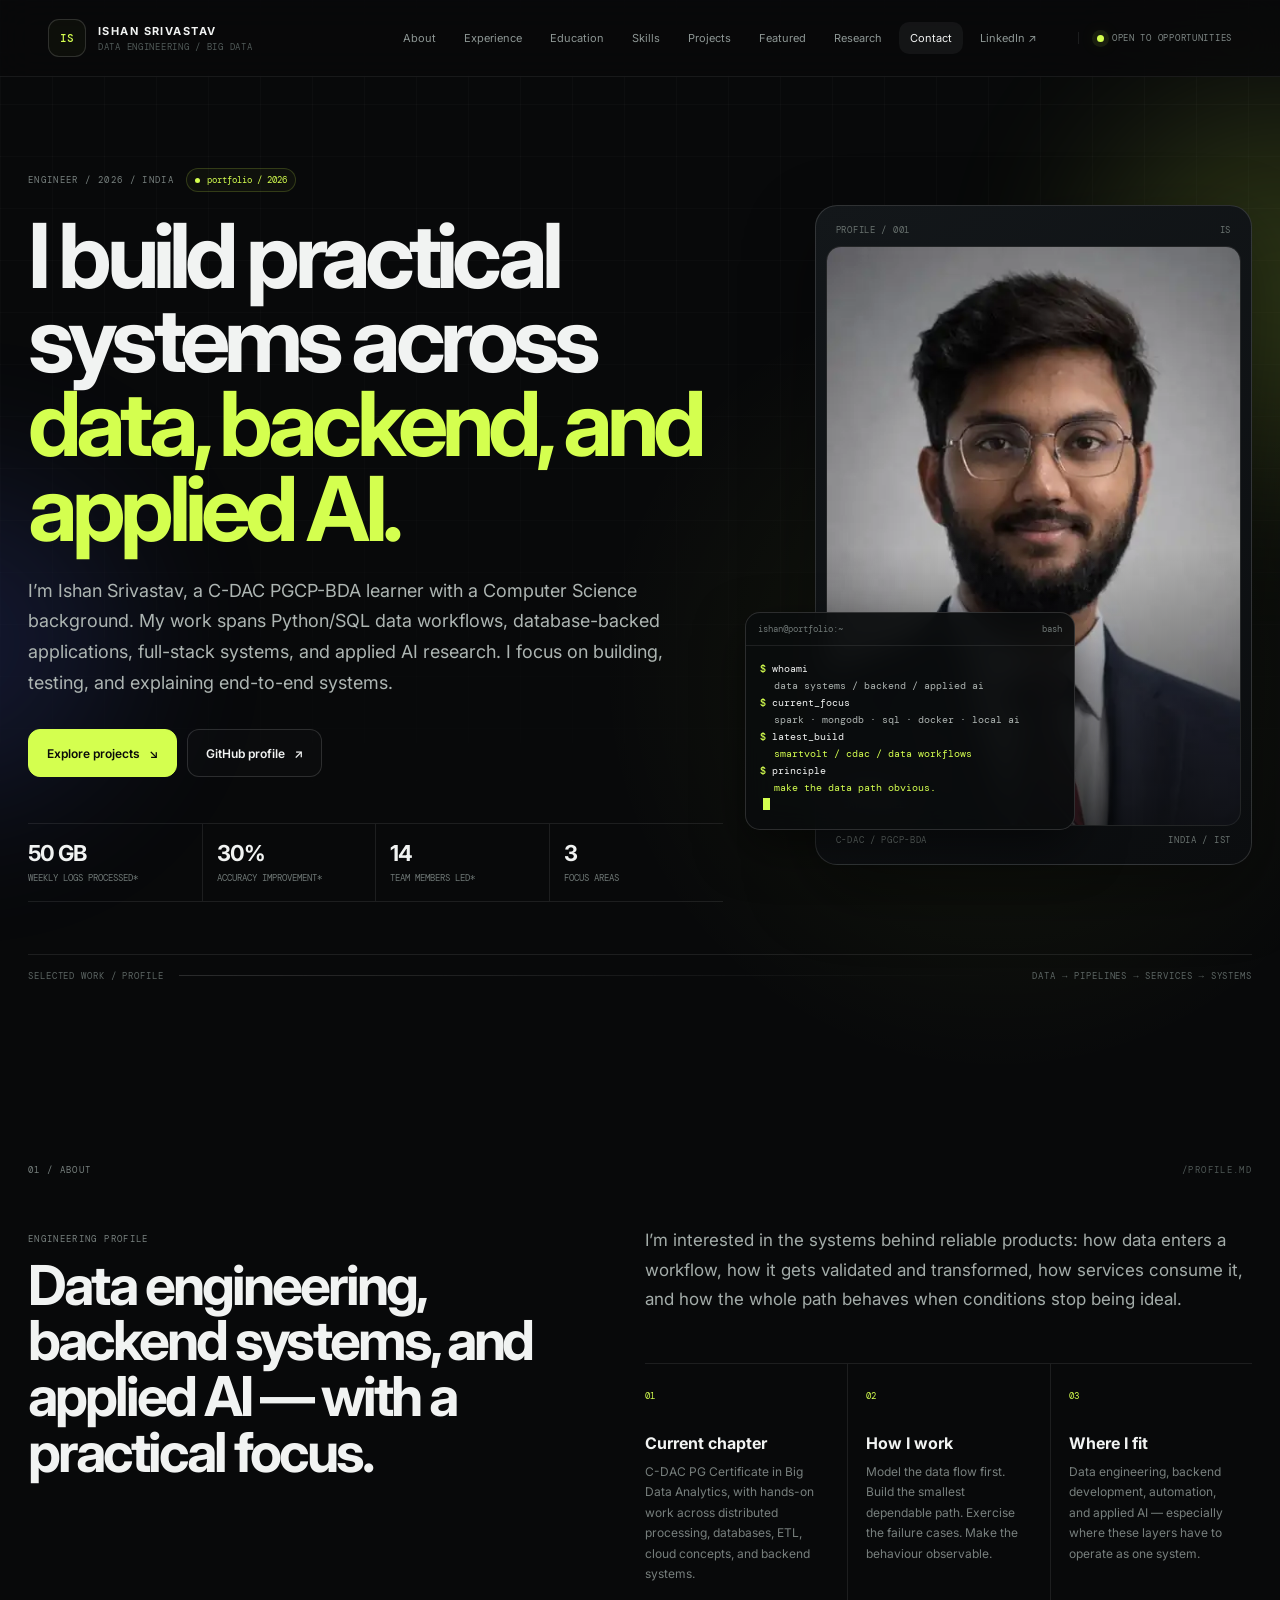
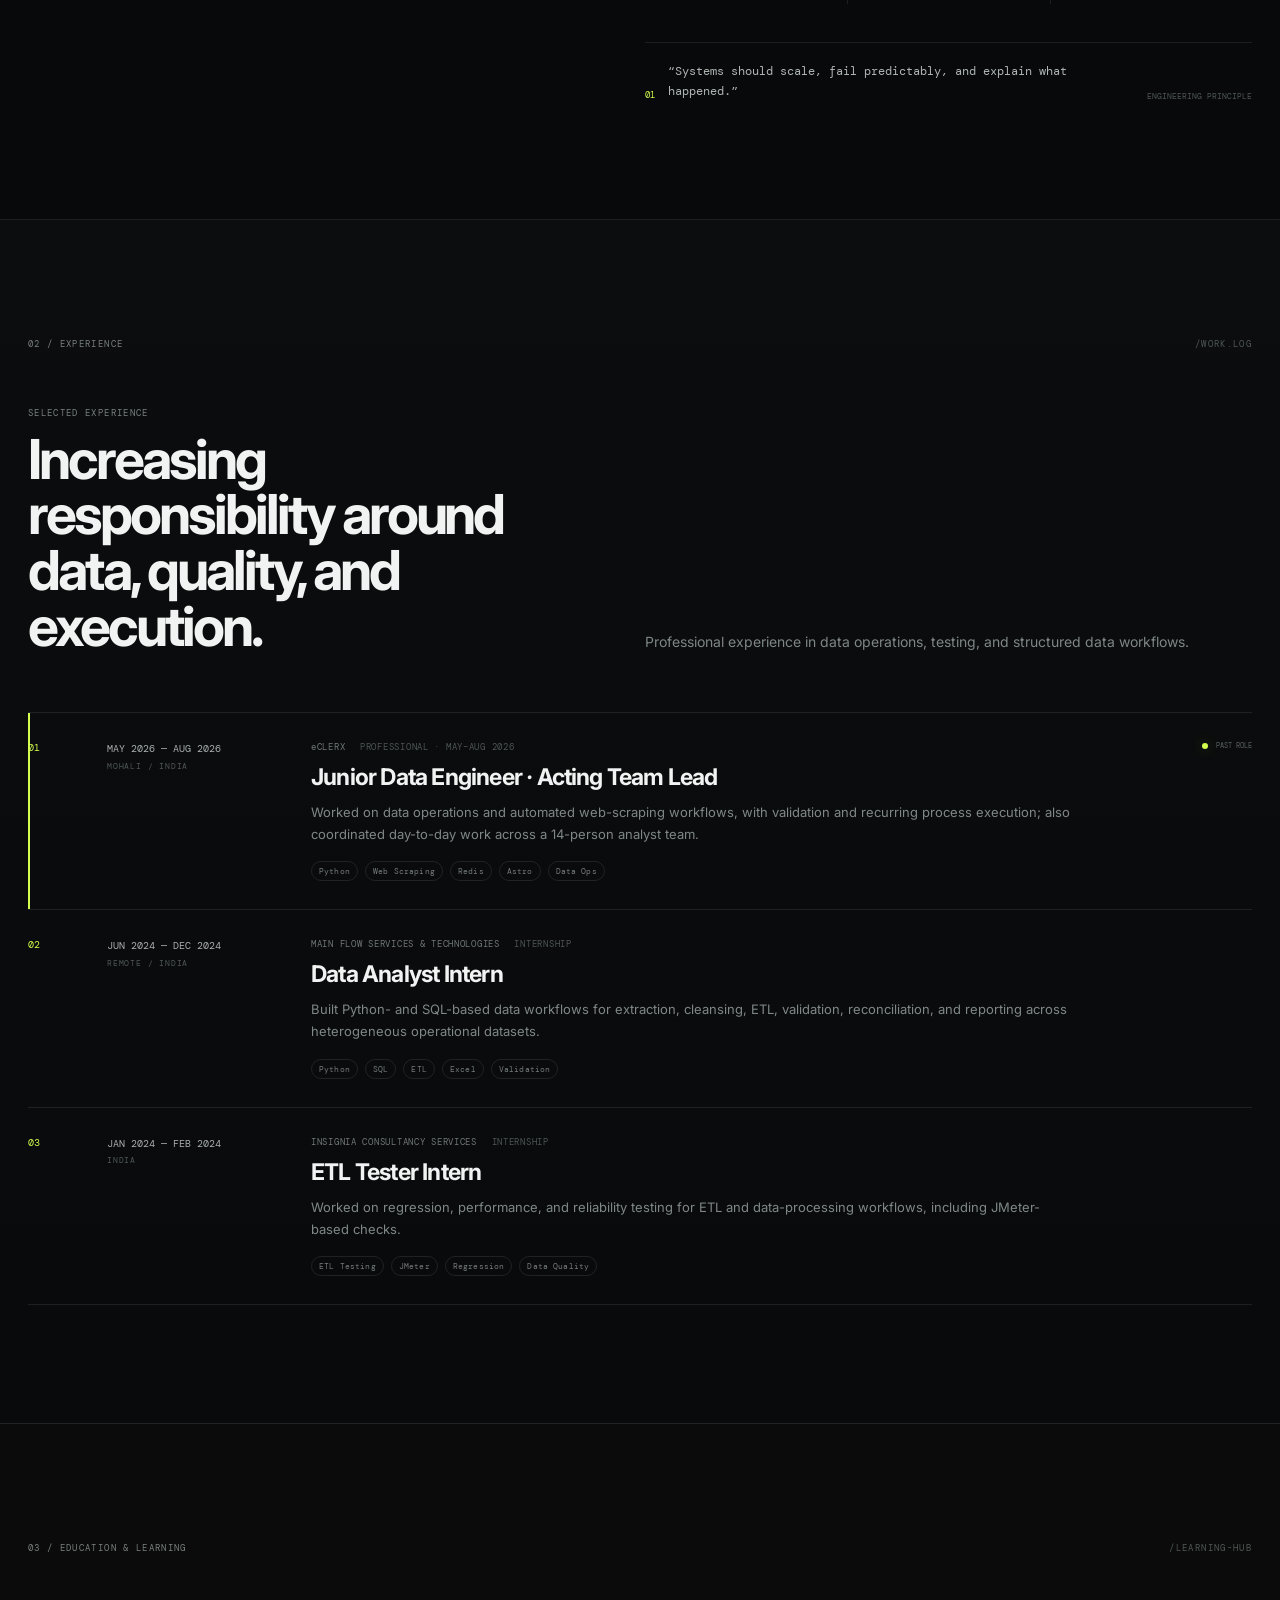
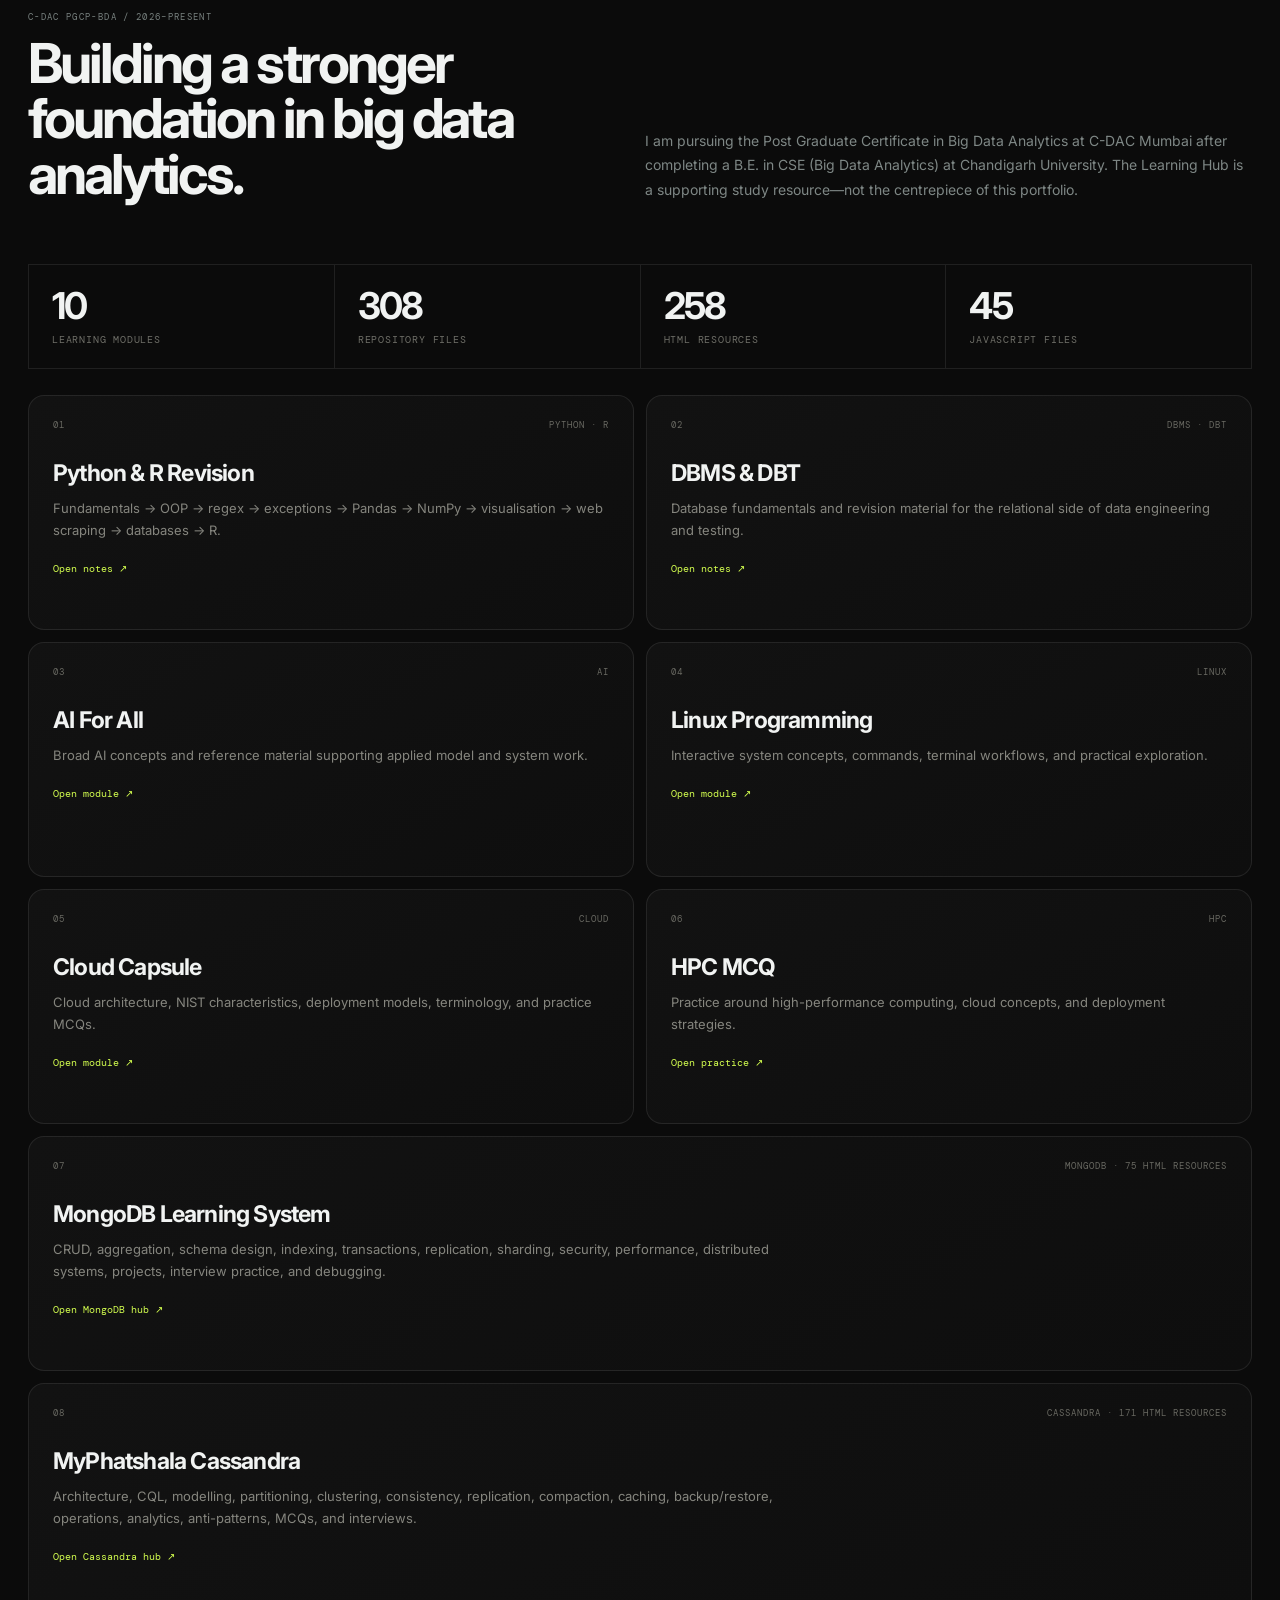
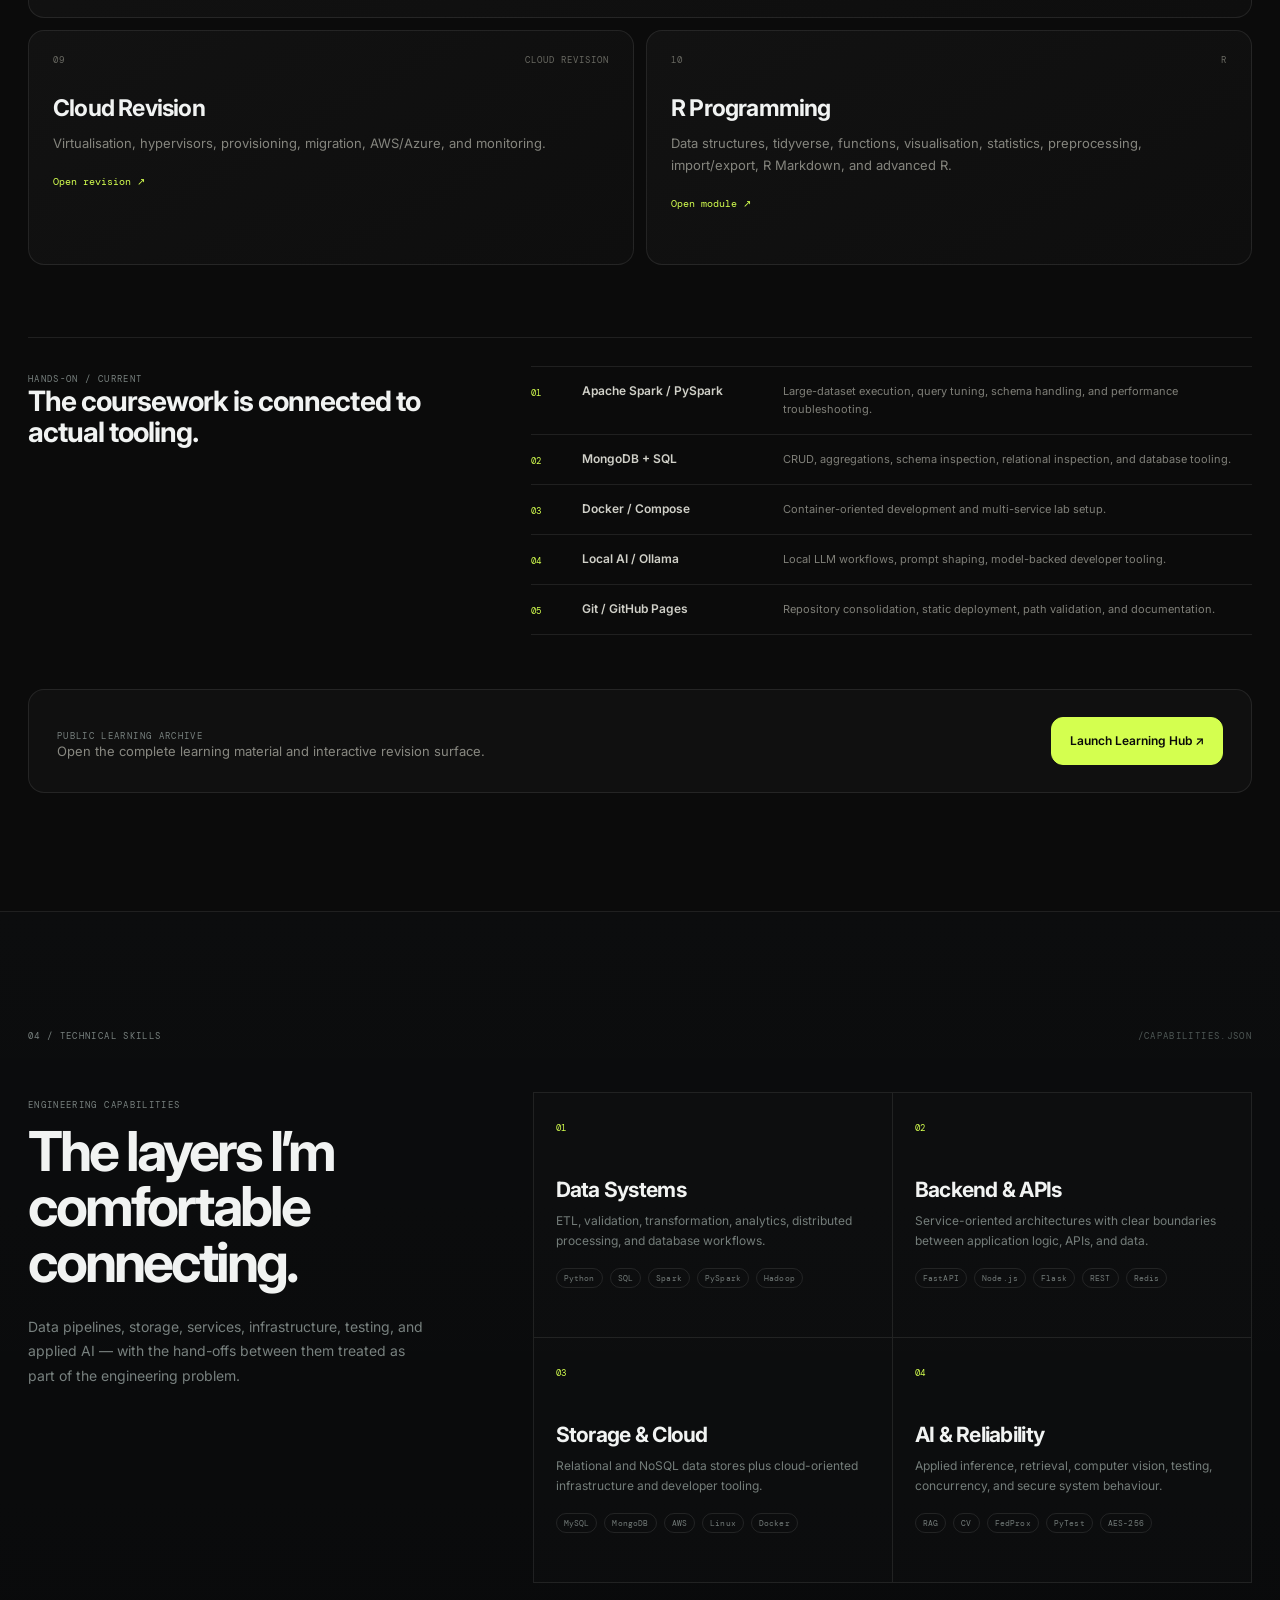
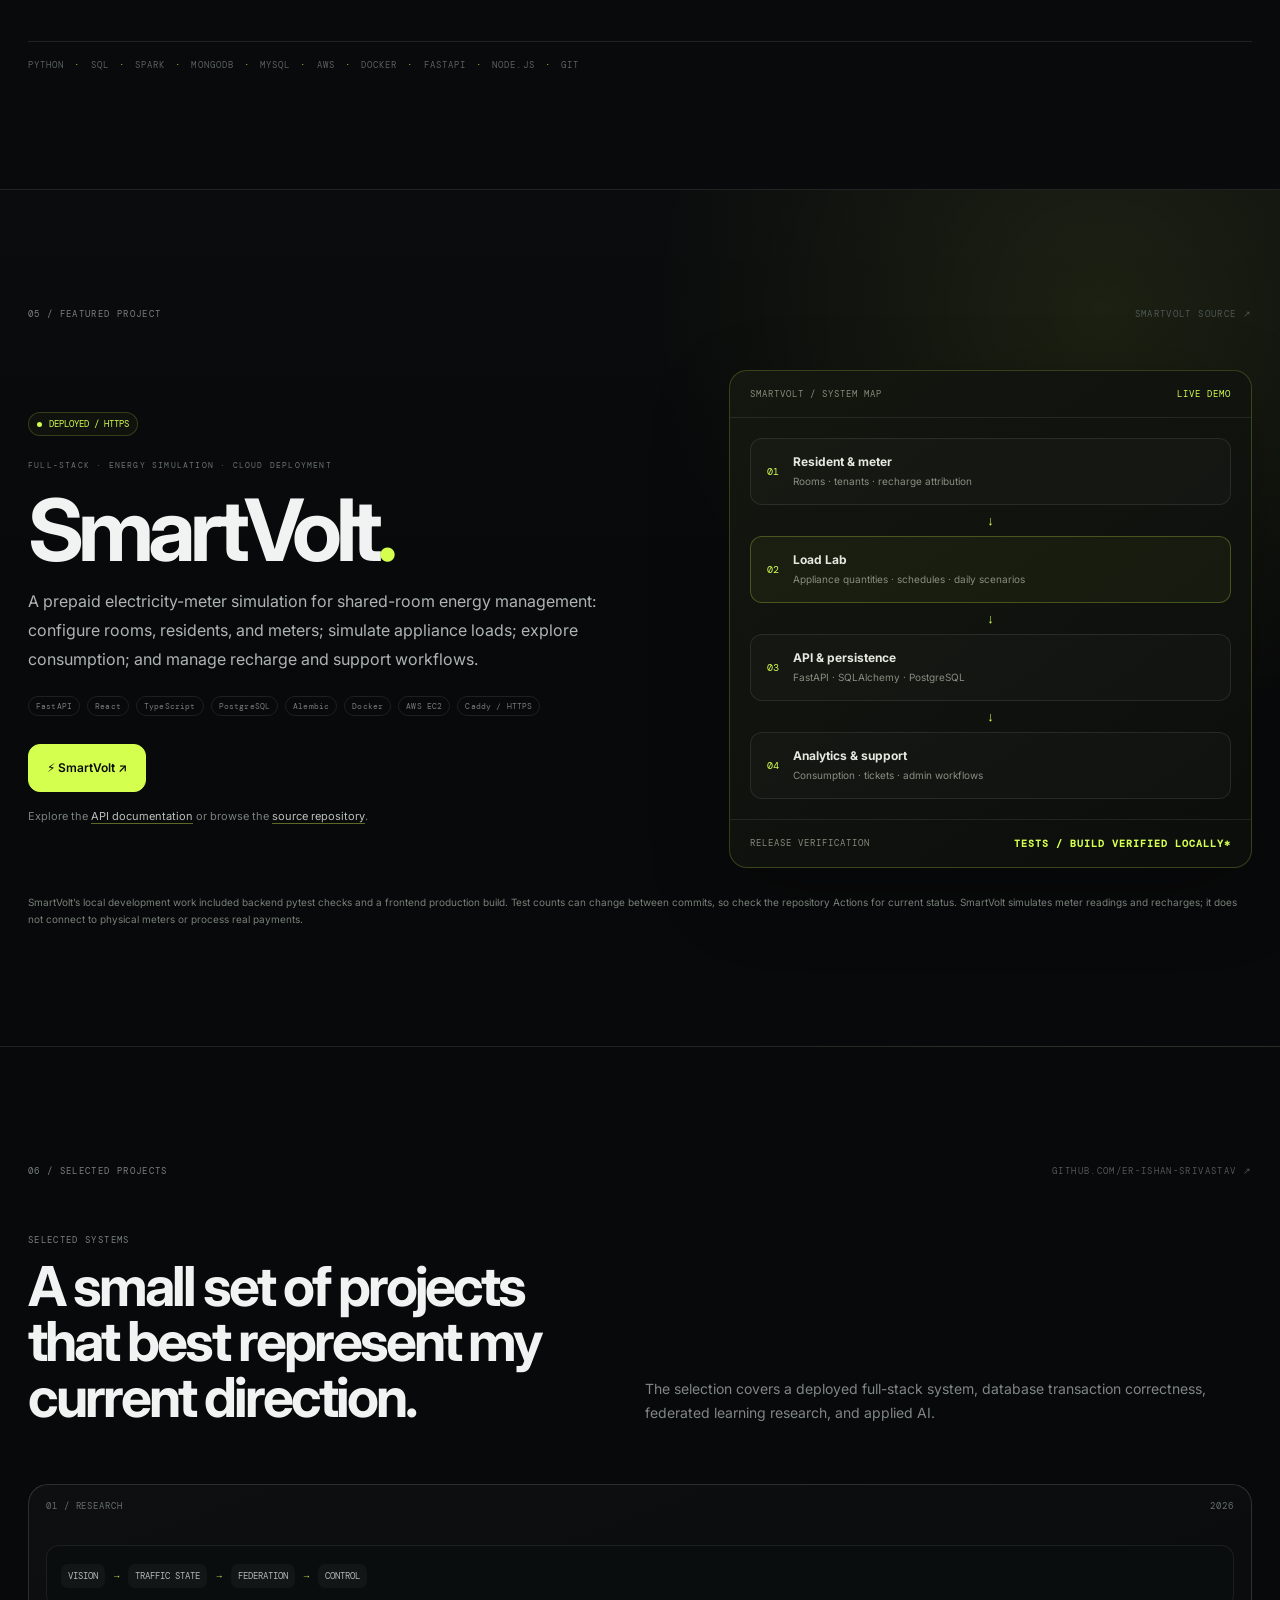
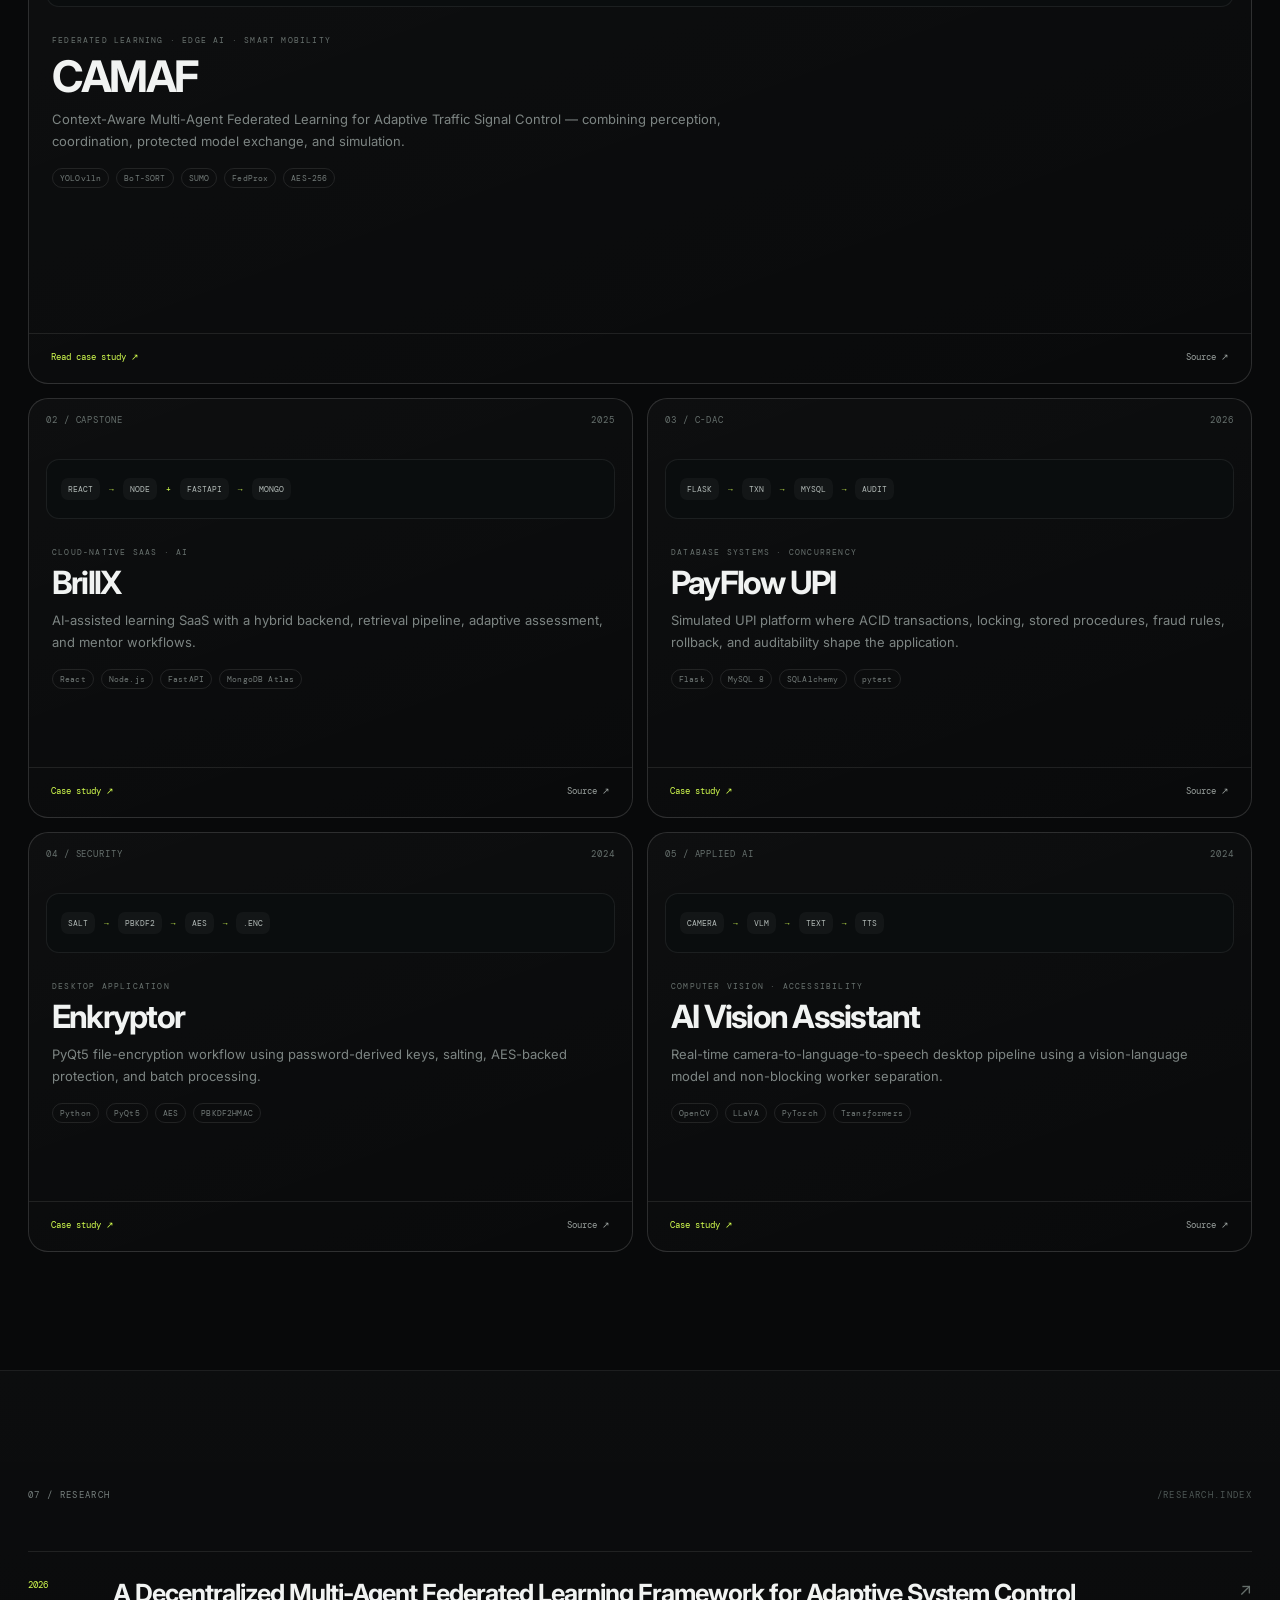
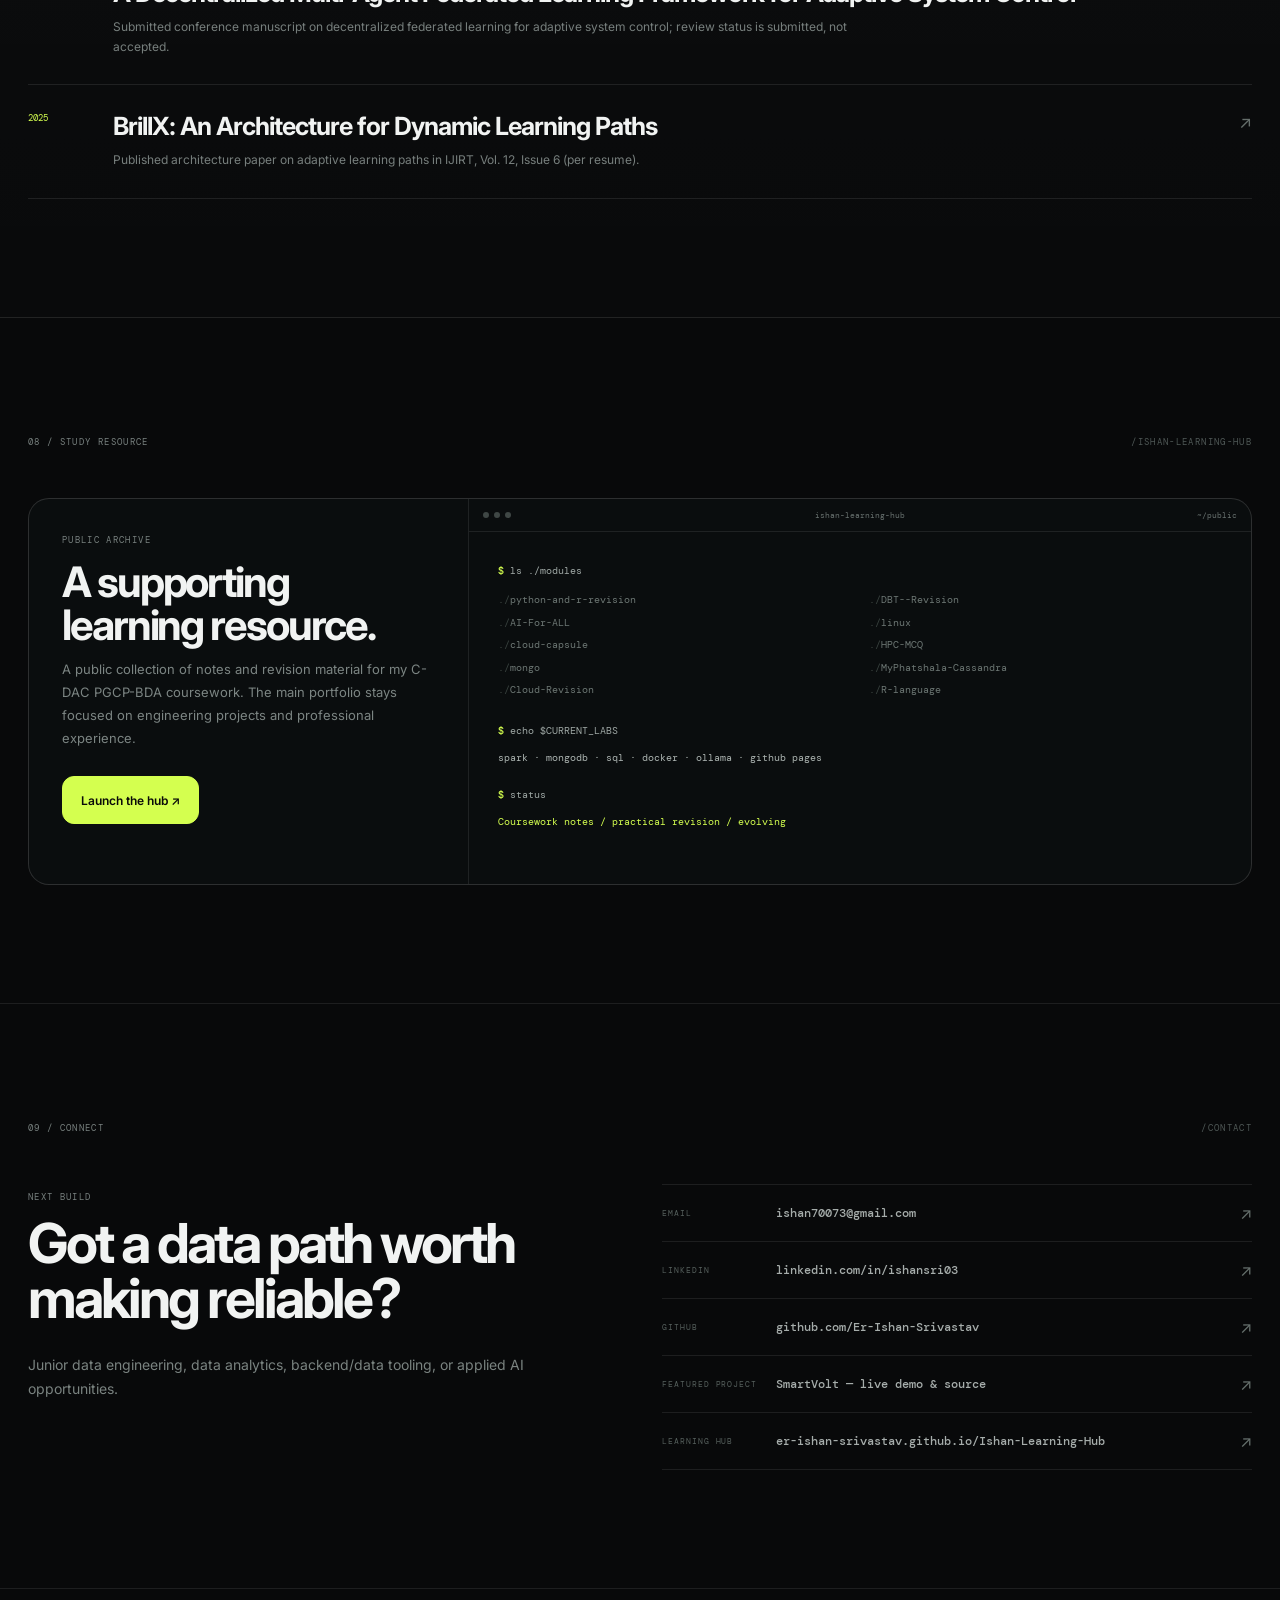
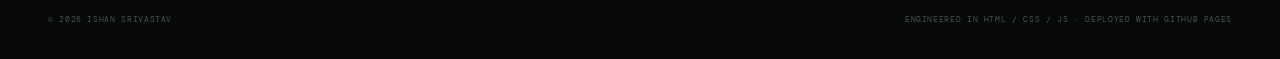
==== commit f9b3d72f: "fix(portfolio): remove stale test count and tune profile copy" ====
--- a/index.html
+++ b/index.html
@@ -66,7 +66,7 @@
           <div class="hero-copy reveal">
             <div class="eyebrow-row">
               <p class="eyebrow">ENGINEER / 2026 / INDIA</p>
-              <span class="live-chip"><i></i> portfolio.online</span>
+              <span class="live-chip"><i></i> portfolio / 2026</span>
             </div>
 
             <h1>I build practical systems across <em>data, backend, and applied AI.</em></h1>
@@ -131,7 +131,7 @@
         </div>
 
         <div class="hero-foot">
-          <span>SCROLL TO INSPECT</span>
+          <span>SELECTED WORK / PROFILE</span>
           <span class="hero-foot-line"></span>
           <span>DATA → PIPELINES → SERVICES → SYSTEMS</span>
         </div>
@@ -209,7 +209,7 @@
             </div>
             <div class="experience-signal">
               <span class="signal-dot"></span>
-              <small>COMPLETED</small>
+              <small>PAST ROLE</small>
             </div>
           </article>
 
@@ -413,9 +413,9 @@
             <div class="smartvolt-flow-node smartvolt-flow-accent"><span>02</span><div><strong>Load Lab</strong><small>Appliance quantities · schedules · daily scenarios</small></div></div><div class="smartvolt-flow-connector">↓</div>
             <div class="smartvolt-flow-node"><span>03</span><div><strong>API & persistence</strong><small>FastAPI · SQLAlchemy · PostgreSQL</small></div></div><div class="smartvolt-flow-connector">↓</div>
             <div class="smartvolt-flow-node"><span>04</span><div><strong>Analytics & support</strong><small>Consumption · tickets · admin workflows</small></div></div>
-          </div><div class="smartvolt-panel-foot"><span>RELEASE VERIFICATION</span><strong>52 BACKEND TESTS PASSED*</strong></div></div>
-        </div>
-        <p class="smartvolt-note">*52 backend tests passed in the release-candidate verification run; frontend TypeScript checks and production build also succeeded. SmartVolt simulates meter readings and recharges; it does not connect to physical meters or process real payments.</p>
+          </div><div class="smartvolt-panel-foot"><span>RELEASE VERIFICATION</span><strong>TESTS / BUILD VERIFIED LOCALLY*</strong></div></div>
+        </div>
+        <p class="smartvolt-note">SmartVolt’s local development work included backend pytest checks and a frontend production build. Test counts can change between commits, so check the <a href="https://github.com/Er-Ishan-Srivastav/SmartVolt/actions" target="_blank" rel="noreferrer">repository Actions</a> for current status. SmartVolt simulates meter readings and recharges; it does not connect to physical meters or process real payments.</p>
       </section>
 
       <section id="projects" class="section section-pad">
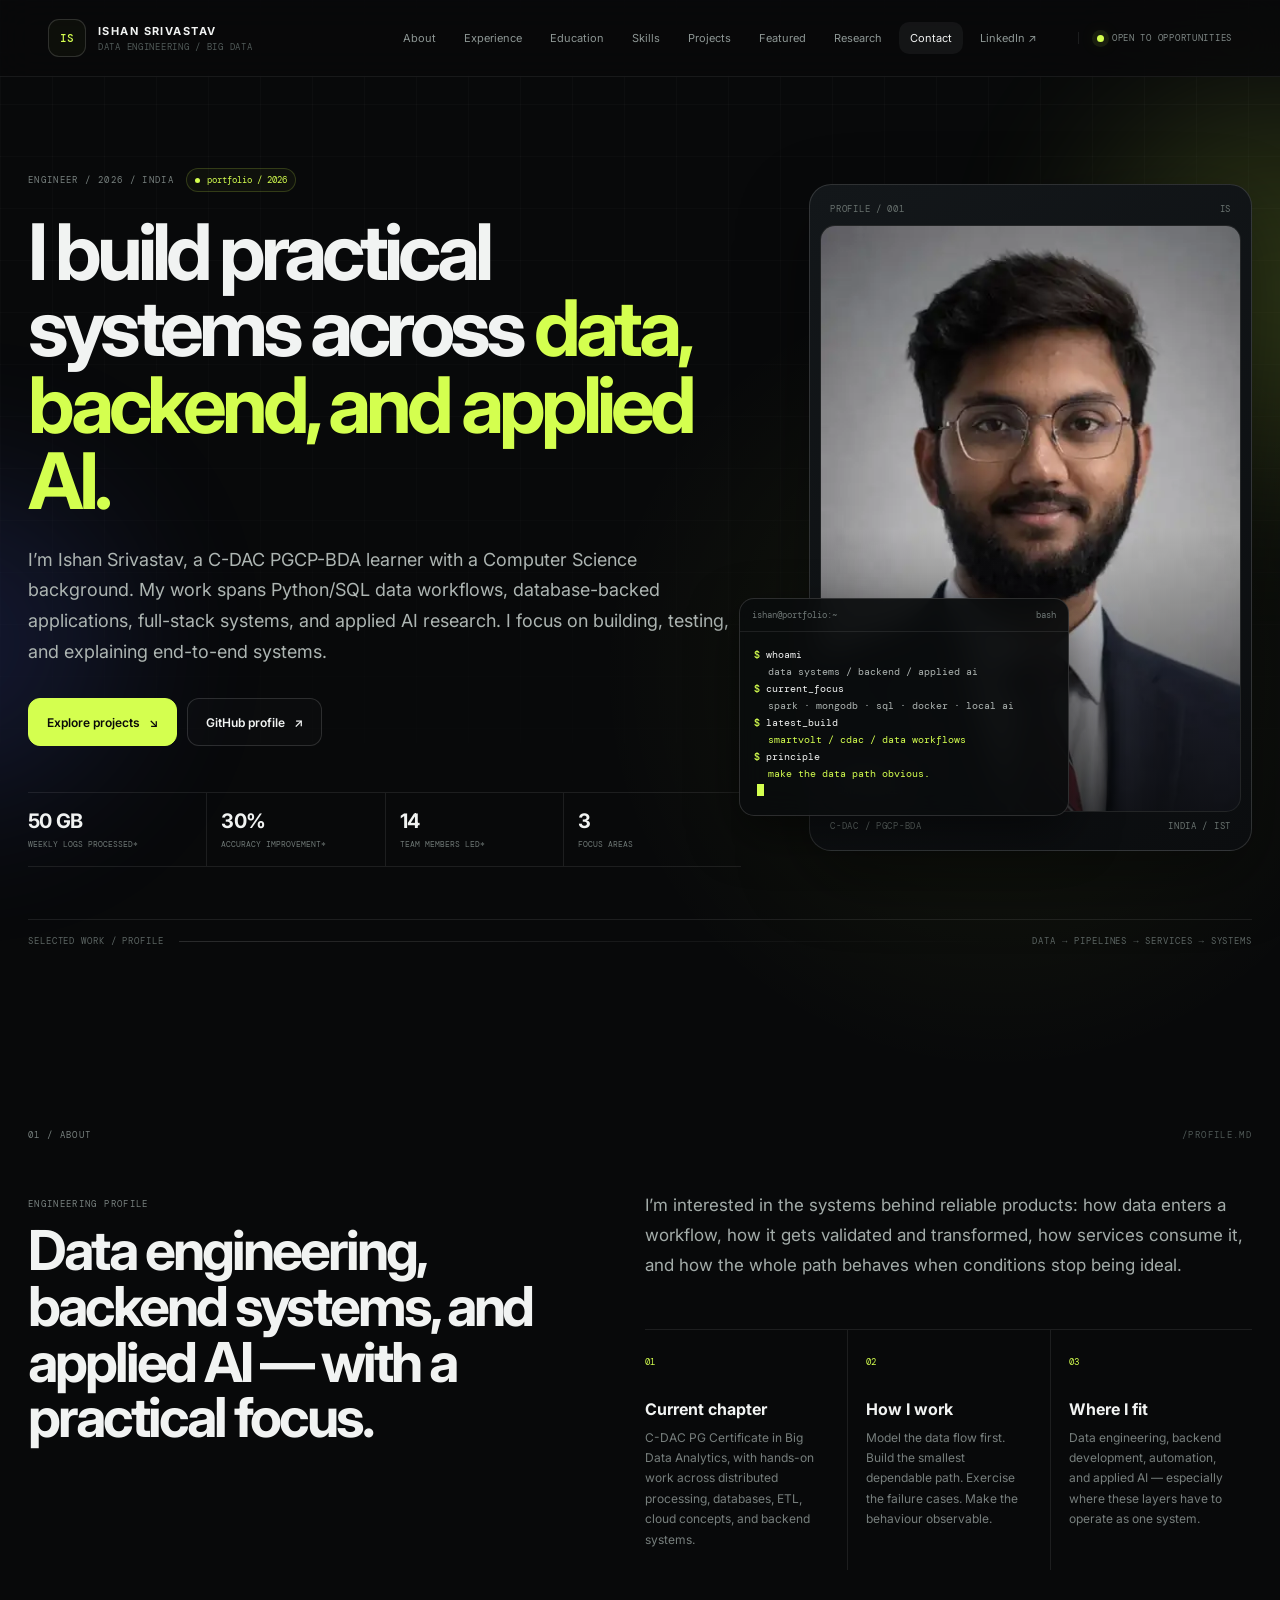
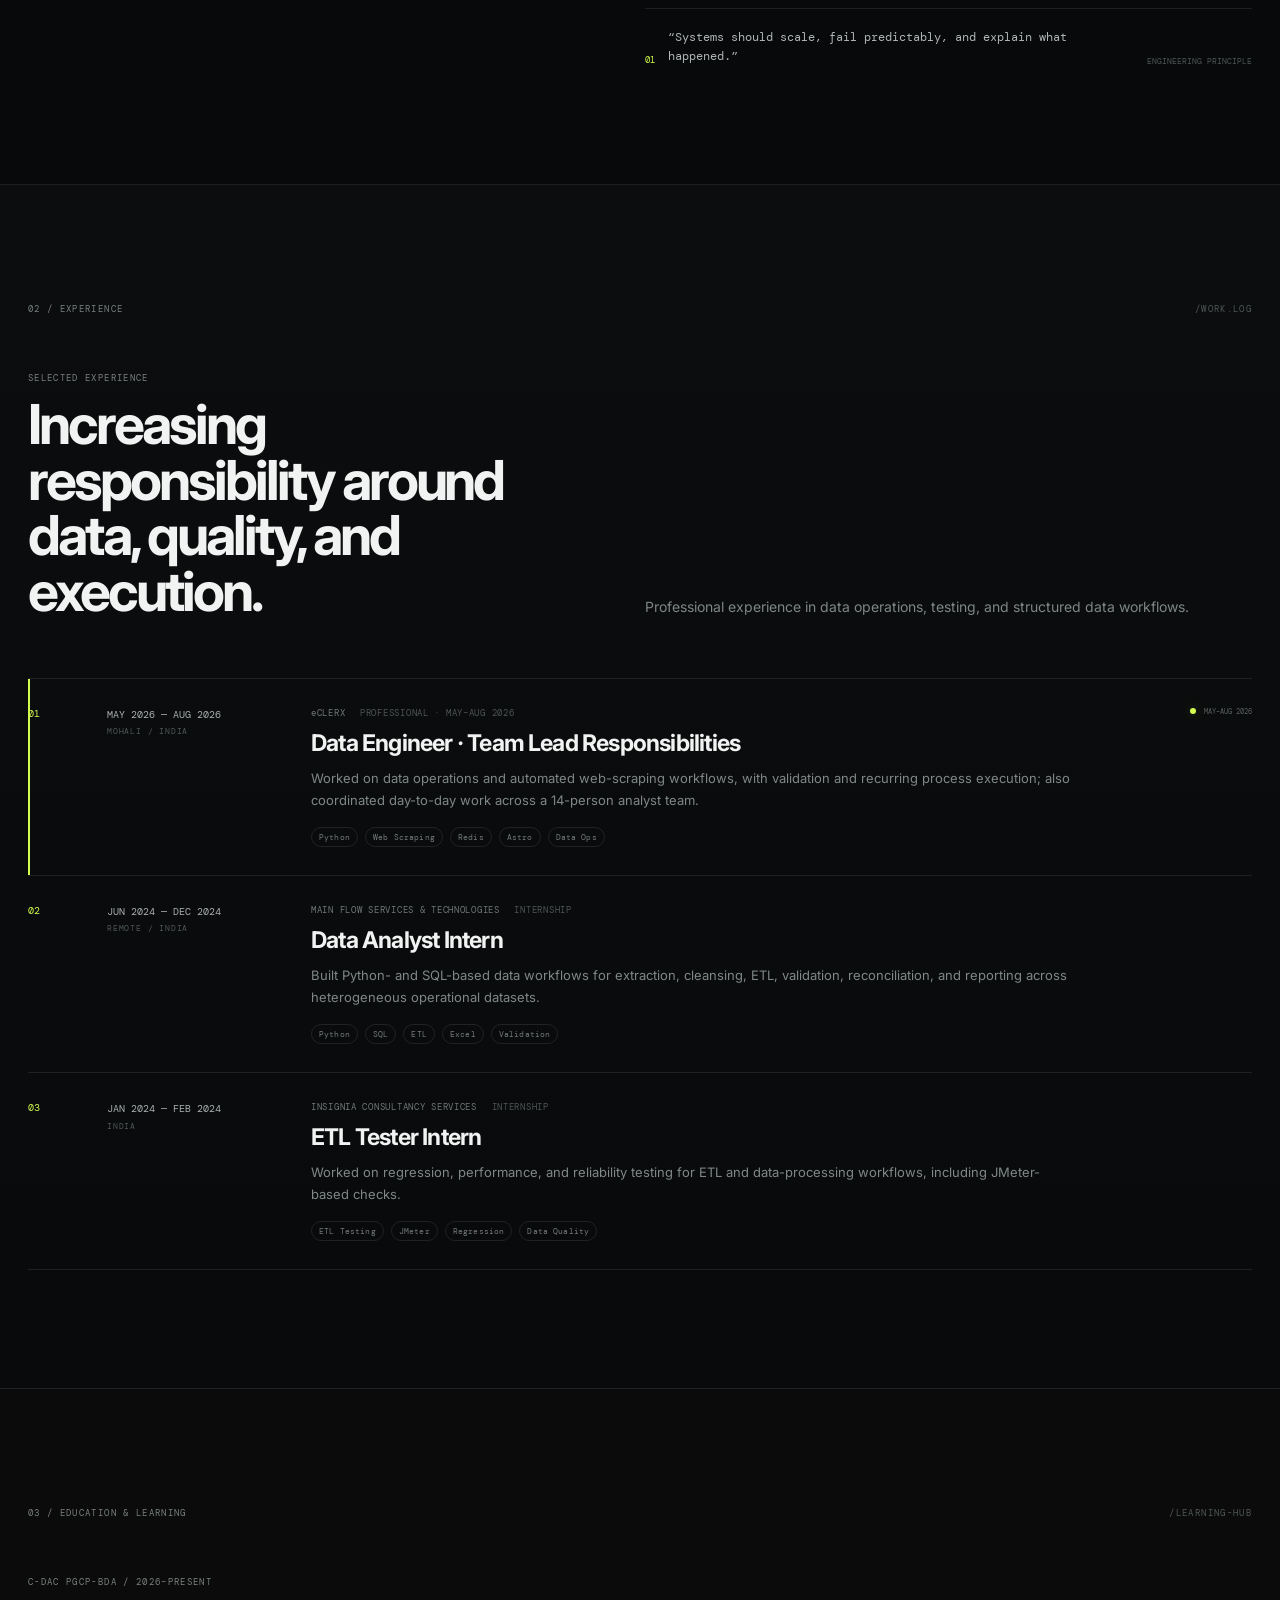
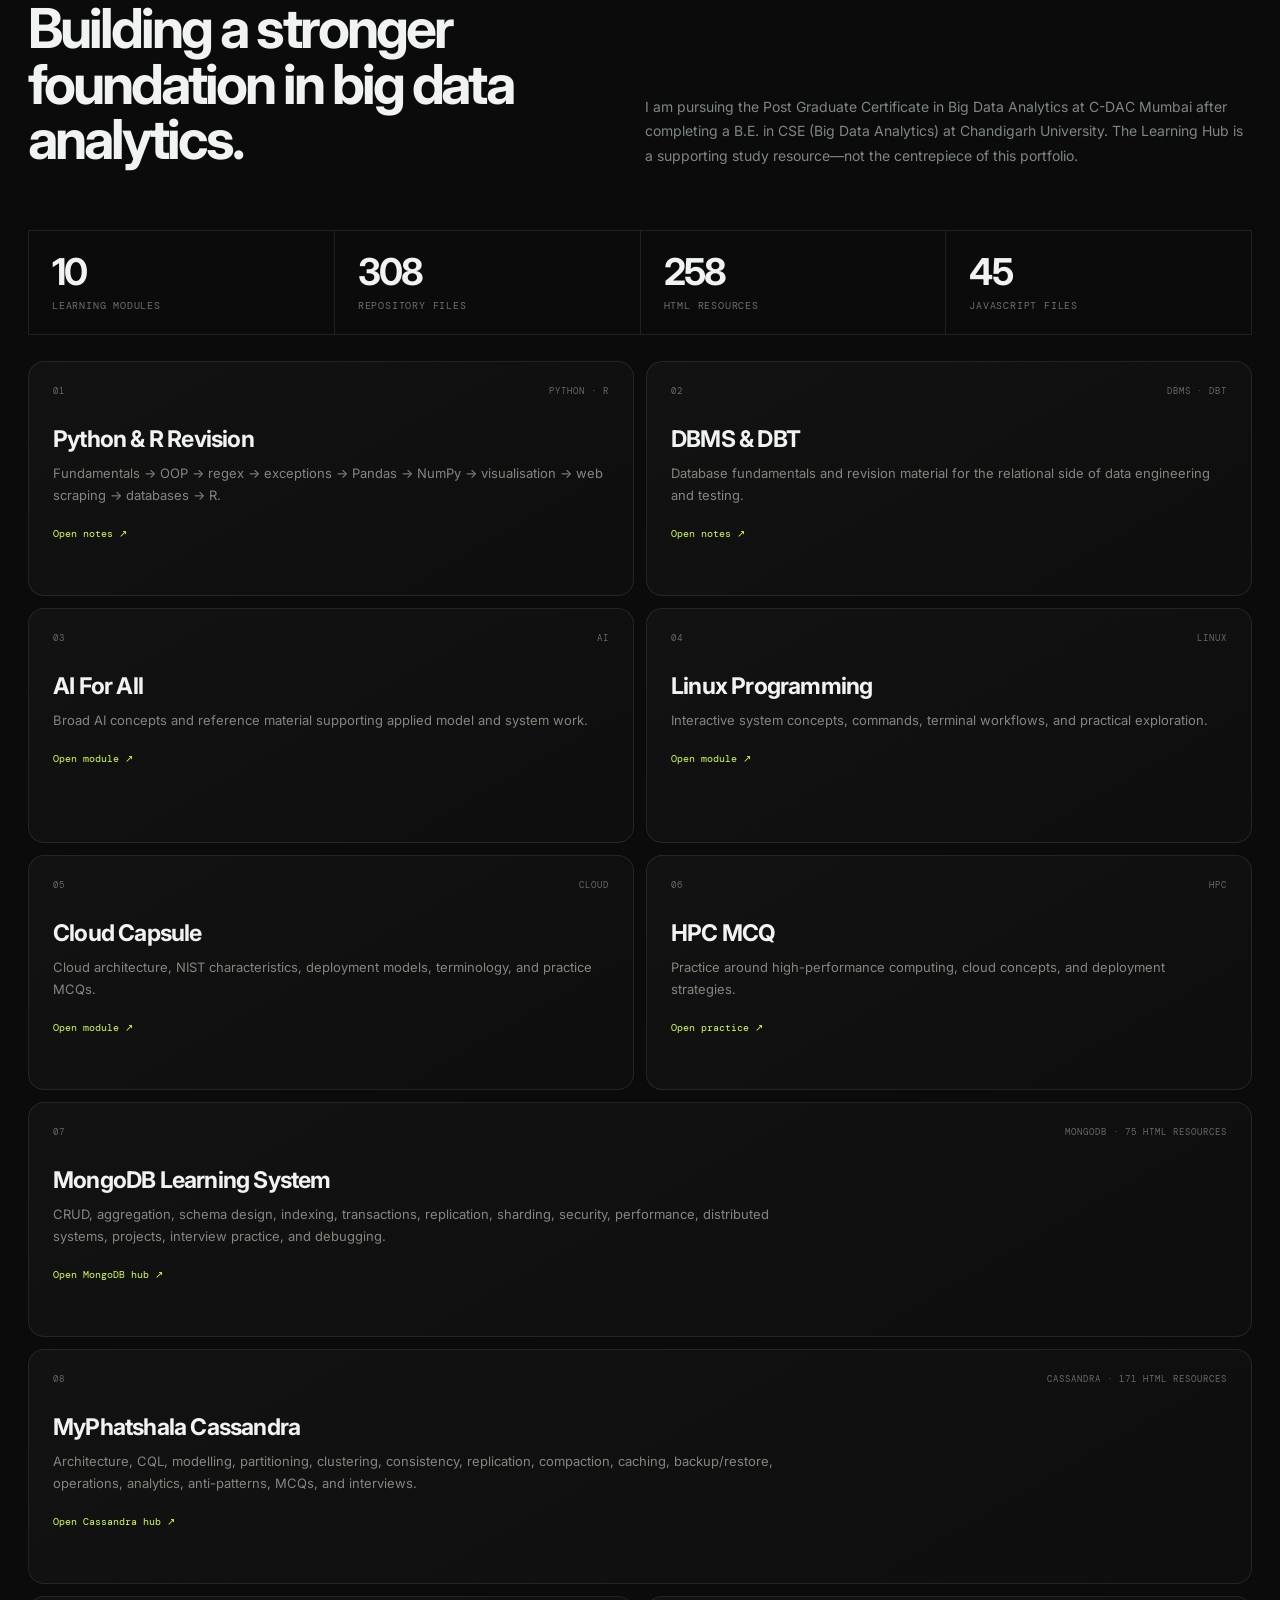
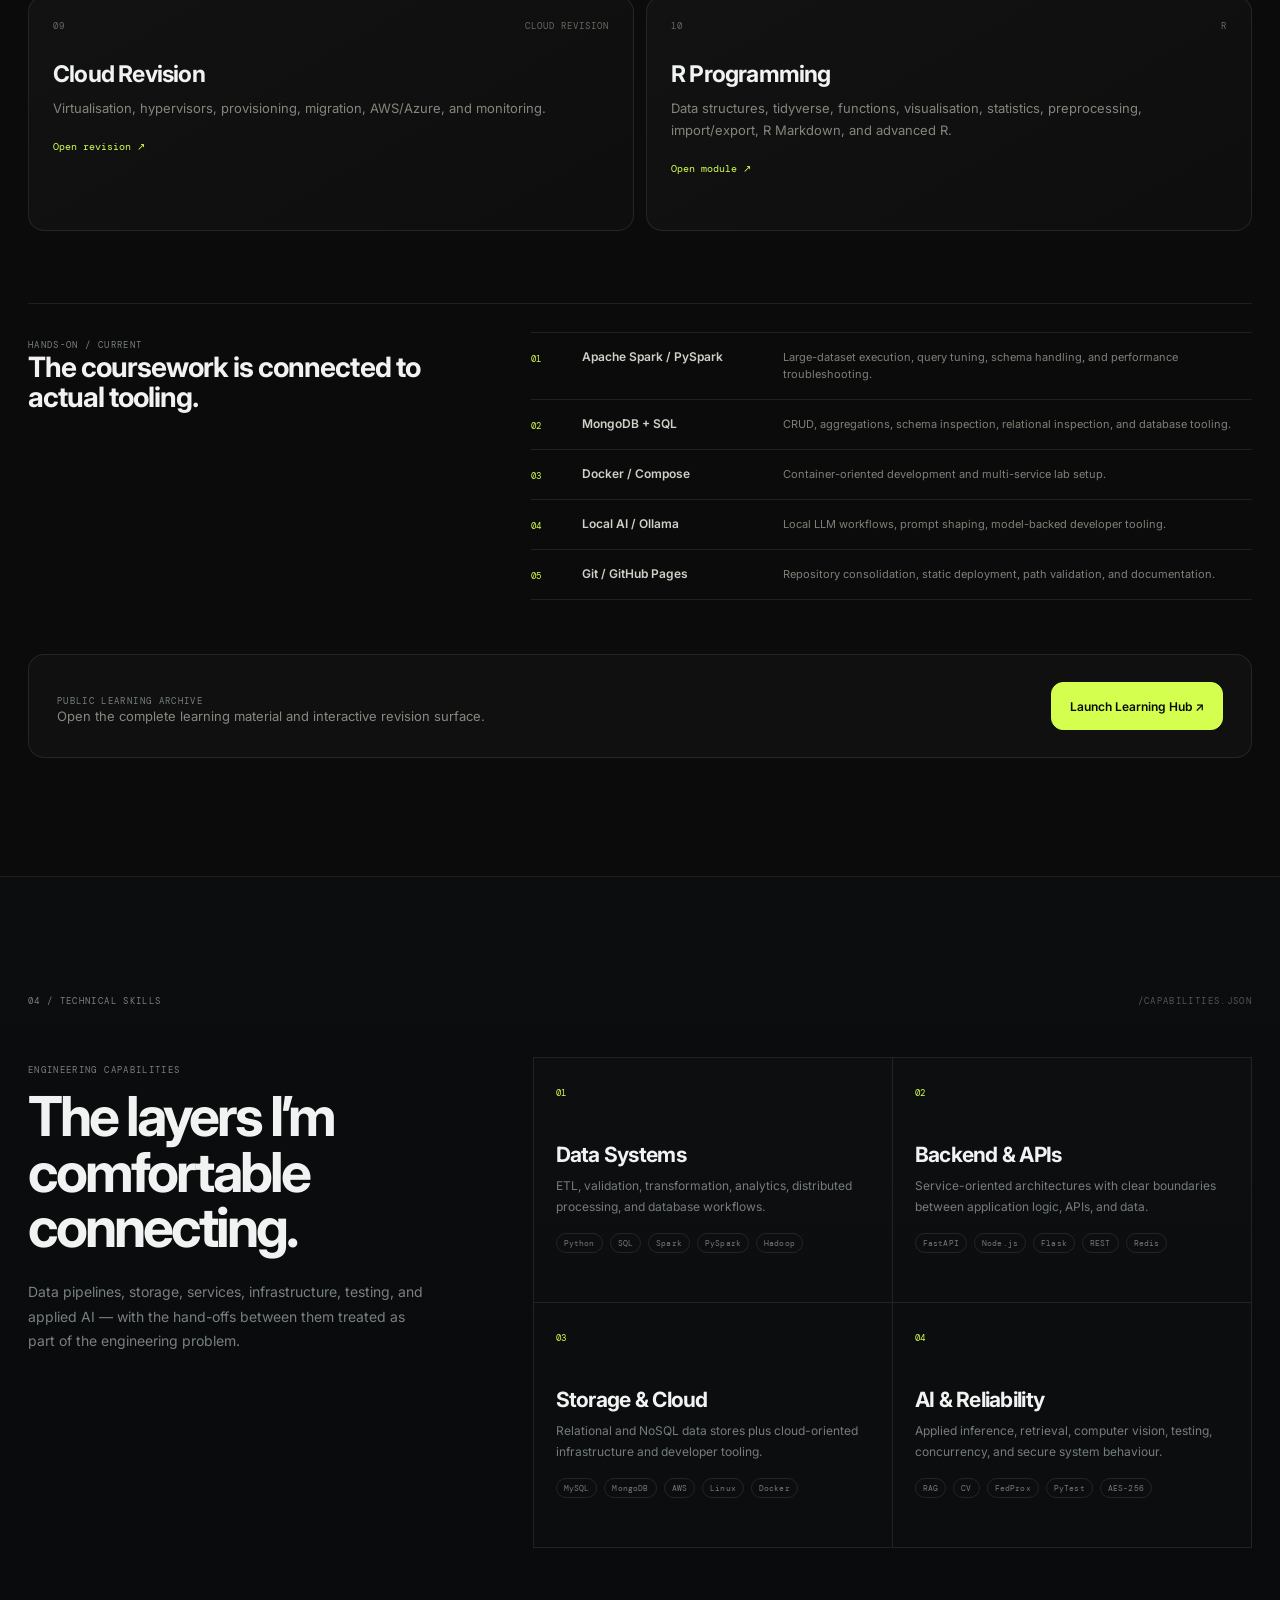
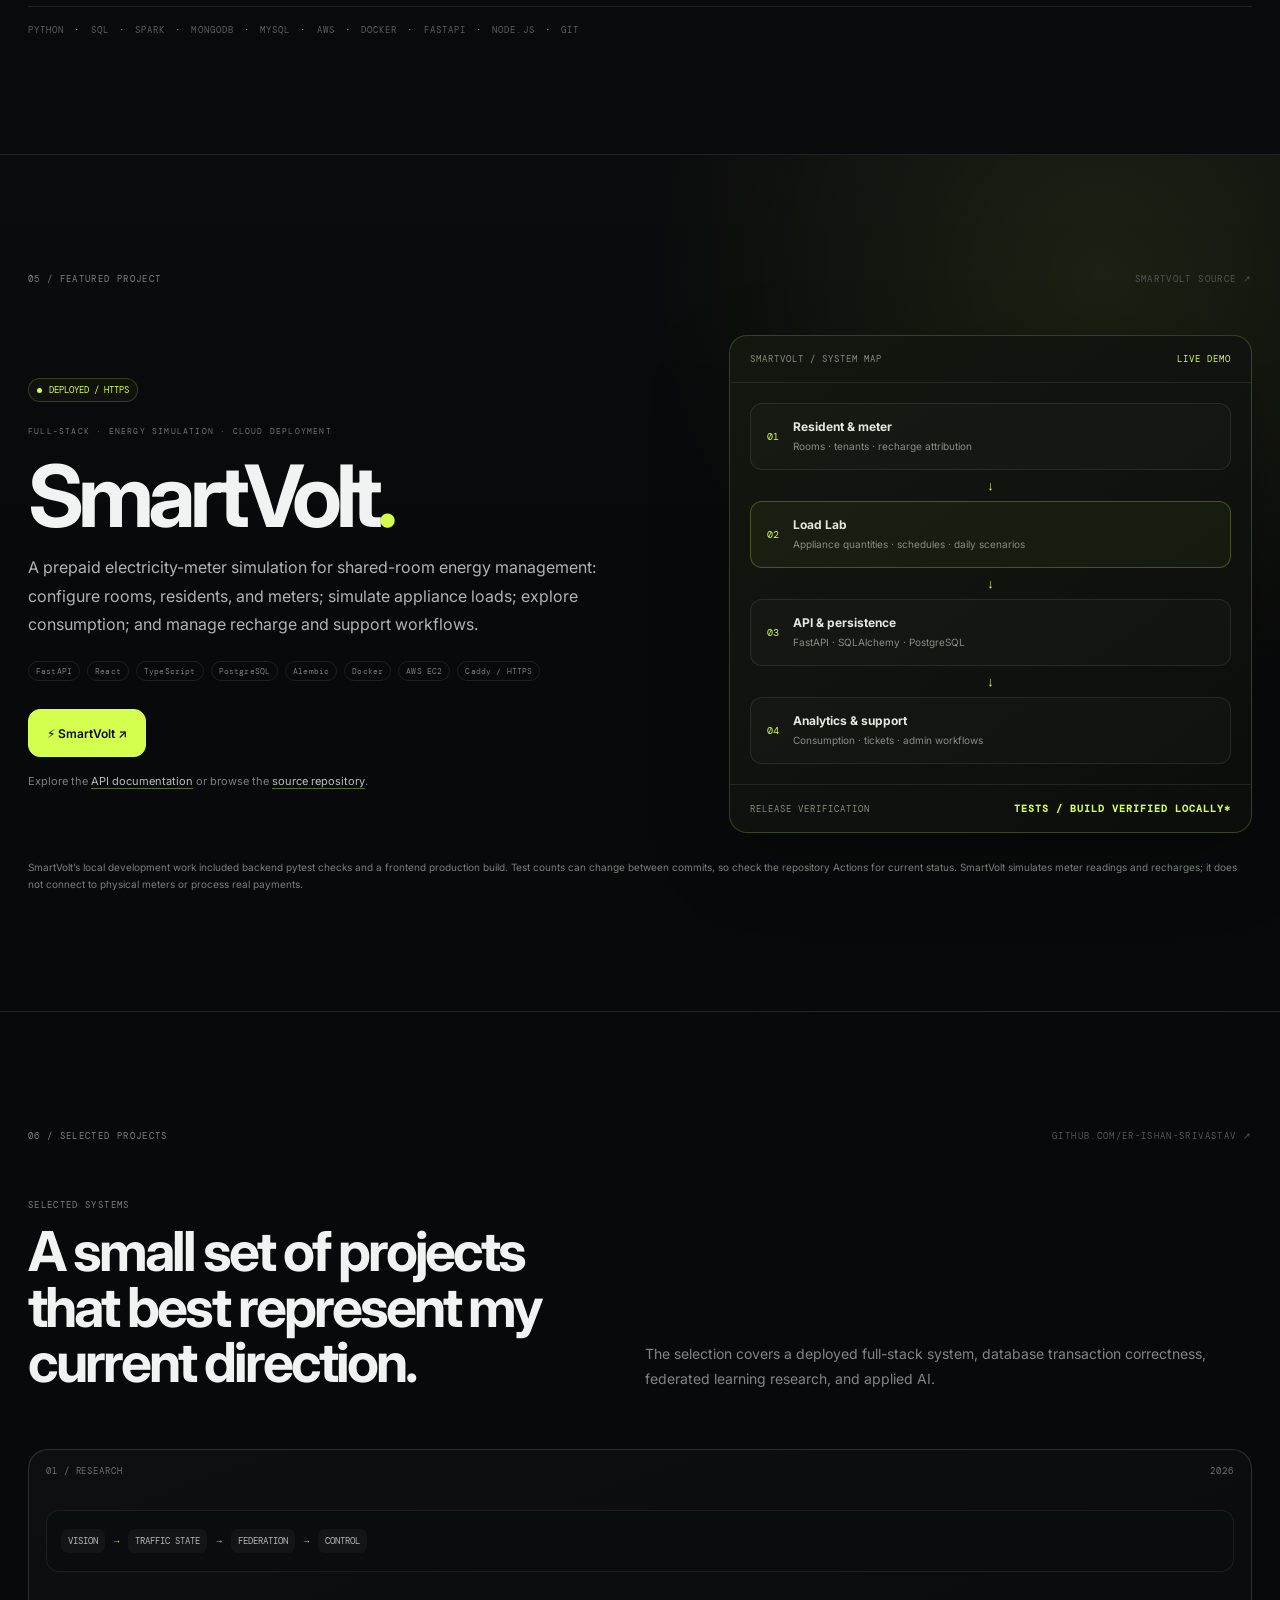
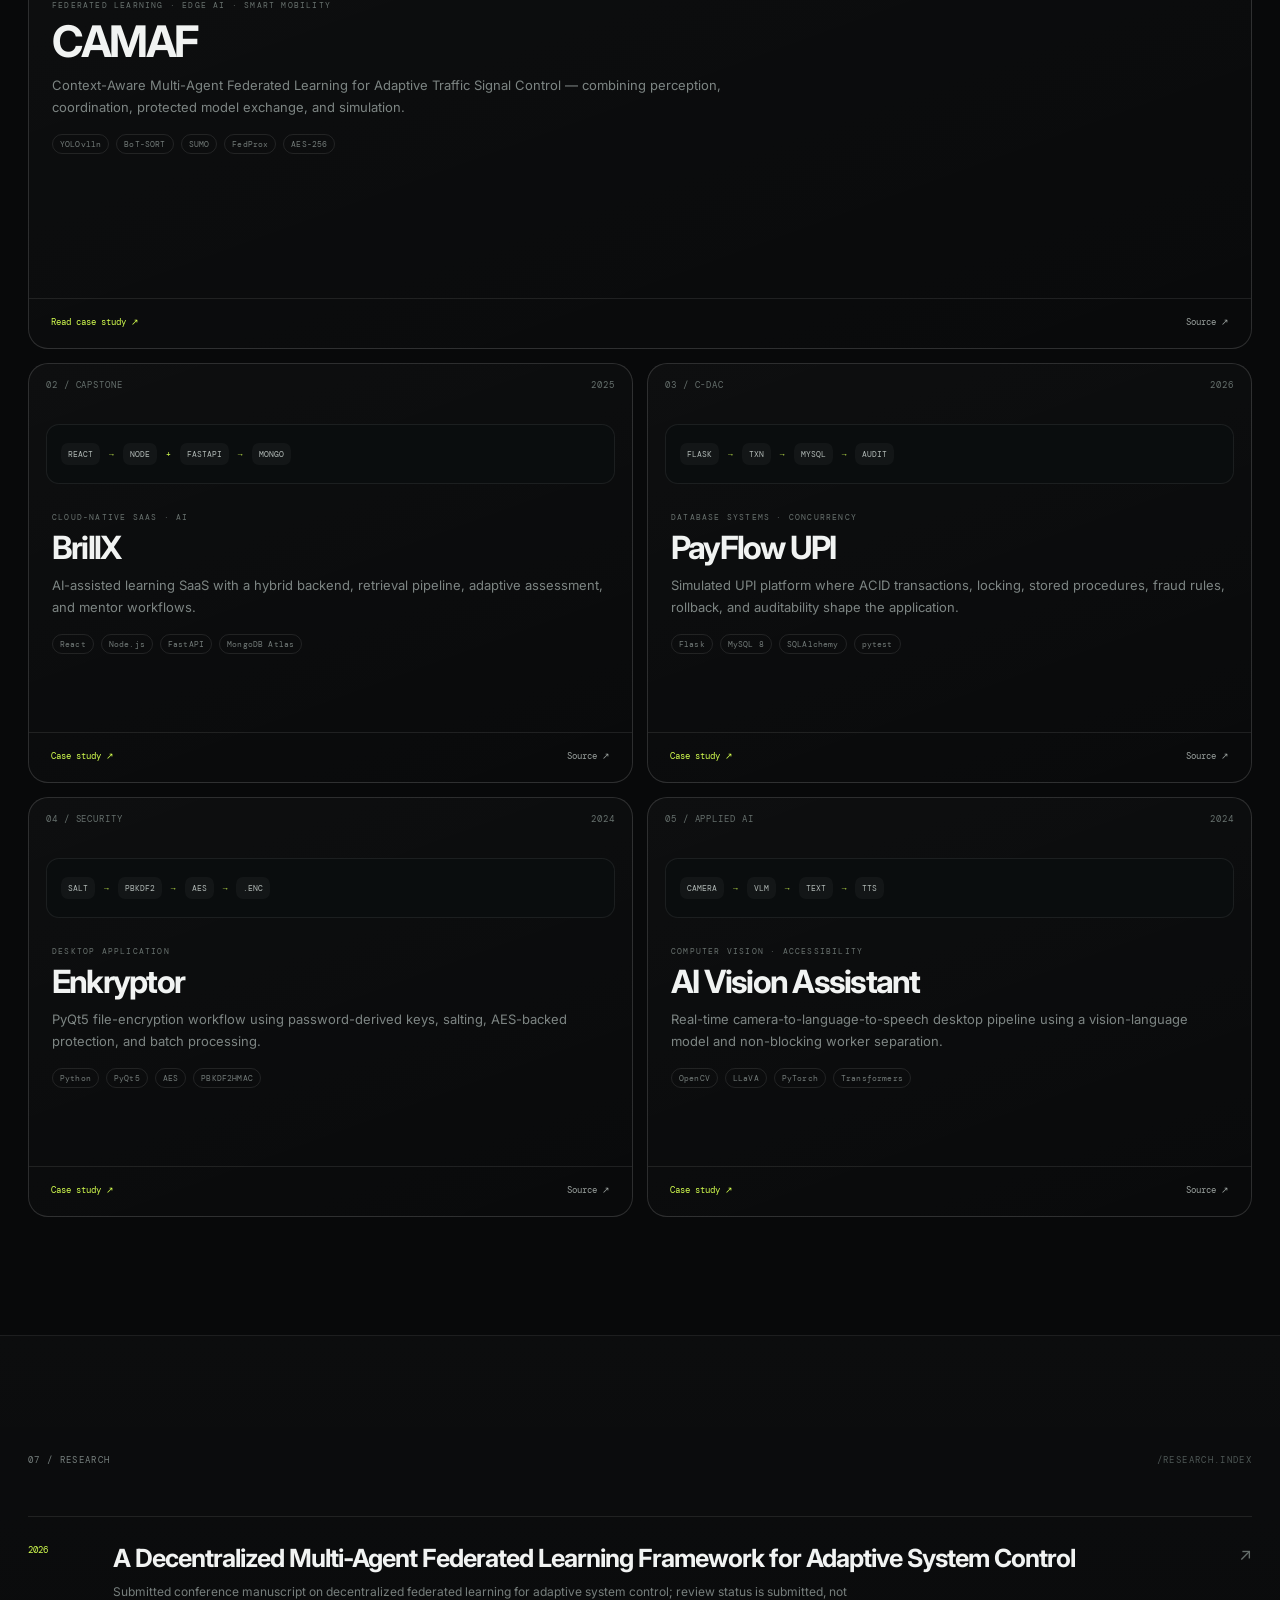
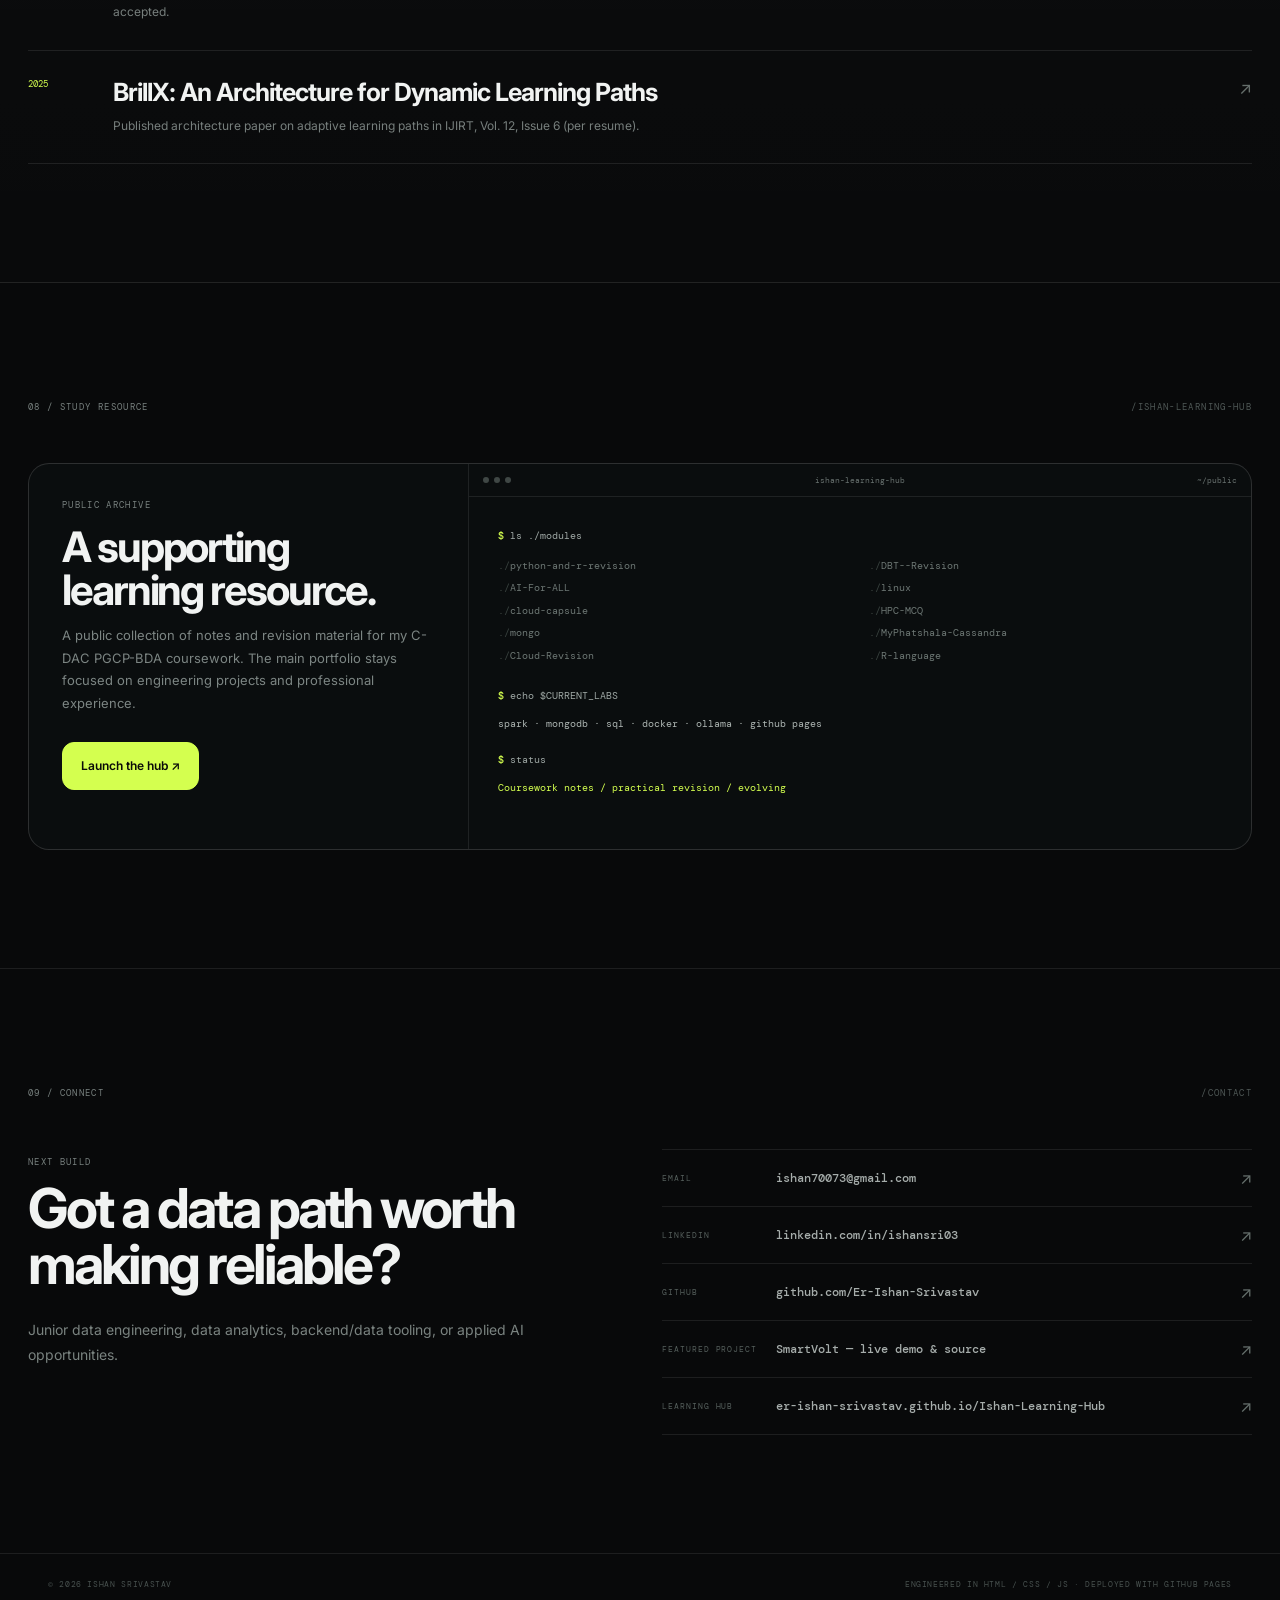
==== commit 196b0332: "fix(portfolio): clarify role label and experience dates" ====
--- a/index.html
+++ b/index.html
@@ -203,13 +203,13 @@
             <div class="experience-period">MAY 2026 — AUG 2026<br><small>MOHALI / INDIA</small></div>
             <div class="experience-main">
               <div class="experience-company">eCLERX <span>PROFESSIONAL · MAY–AUG 2026</span></div>
-              <h3>Junior Data Engineer <i>·</i> Acting Team Lead</h3>
+              <h3>Data Engineer <i>·</i> Team Lead Responsibilities</h3>
               <p>Worked on data operations and automated web-scraping workflows, with validation and recurring process execution; also coordinated day-to-day work across a 14-person analyst team.</p>
               <div class="tags"><span>Python</span><span>Web Scraping</span><span>Redis</span><span>Astro</span><span>Data Ops</span></div>
             </div>
             <div class="experience-signal">
               <span class="signal-dot"></span>
-              <small>PAST ROLE</small>
+              <small>MAY–AUG 2026</small>
             </div>
           </article>
 
--- a/assets/css/styles.css
+++ b/assets/css/styles.css
@@ -383,3 +383,21 @@
 .smartvolt-secondary-links a{color:#b8c1bd;text-decoration:underline;text-decoration-color:rgba(212,255,79,.4);text-underline-offset:3px}
 .smartvolt-secondary-links a:hover{color:var(--accent)}
 @media(prefers-reduced-motion:reduce){.ambient{filter:none}}
+
+
+/* October 2026 portfolio audit: content-first layout refinements */
+.hero-grid{grid-template-columns:minmax(0,1.16fr) minmax(340px,.72fr);gap:68px}
+.hero h1{font-size:clamp(48px,6.1vw,78px);line-height:.98}
+.hero-proof{grid-template-columns:repeat(4,minmax(0,1fr))}
+.hero-proof strong{font-size:20px}
+.hero-proof span{font-size:8px}
+@media(max-width:1080px){
+  .hero-grid{grid-template-columns:minmax(0,1fr) minmax(300px,.8fr);gap:38px}
+  .hero h1{font-size:clamp(46px,6vw,68px)}
+  .brand{min-width:235px}
+}
+@media(max-width:860px){
+  .hero-grid{grid-template-columns:1fr;gap:44px}
+  .hero h1{font-size:clamp(52px,9vw,76px)}
+  .profile-stack{margin-left:auto;margin-right:auto}
+}
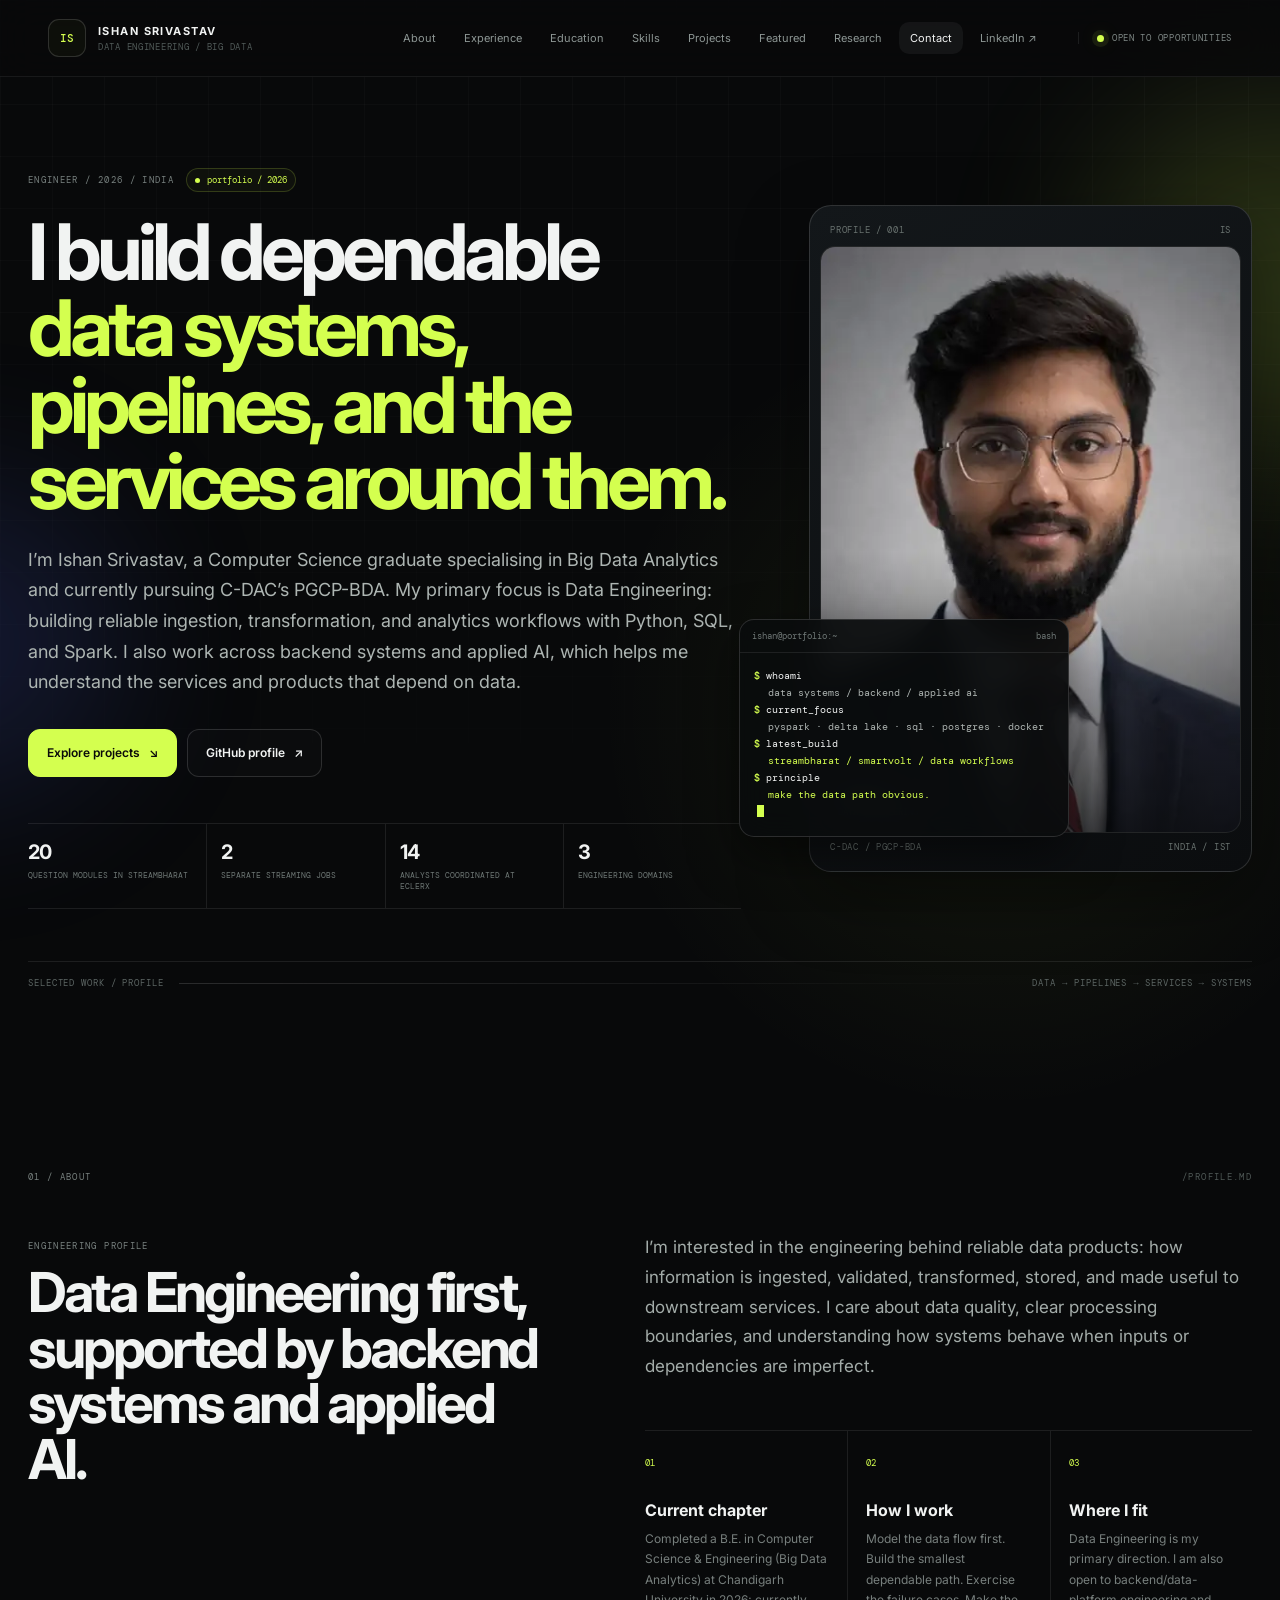
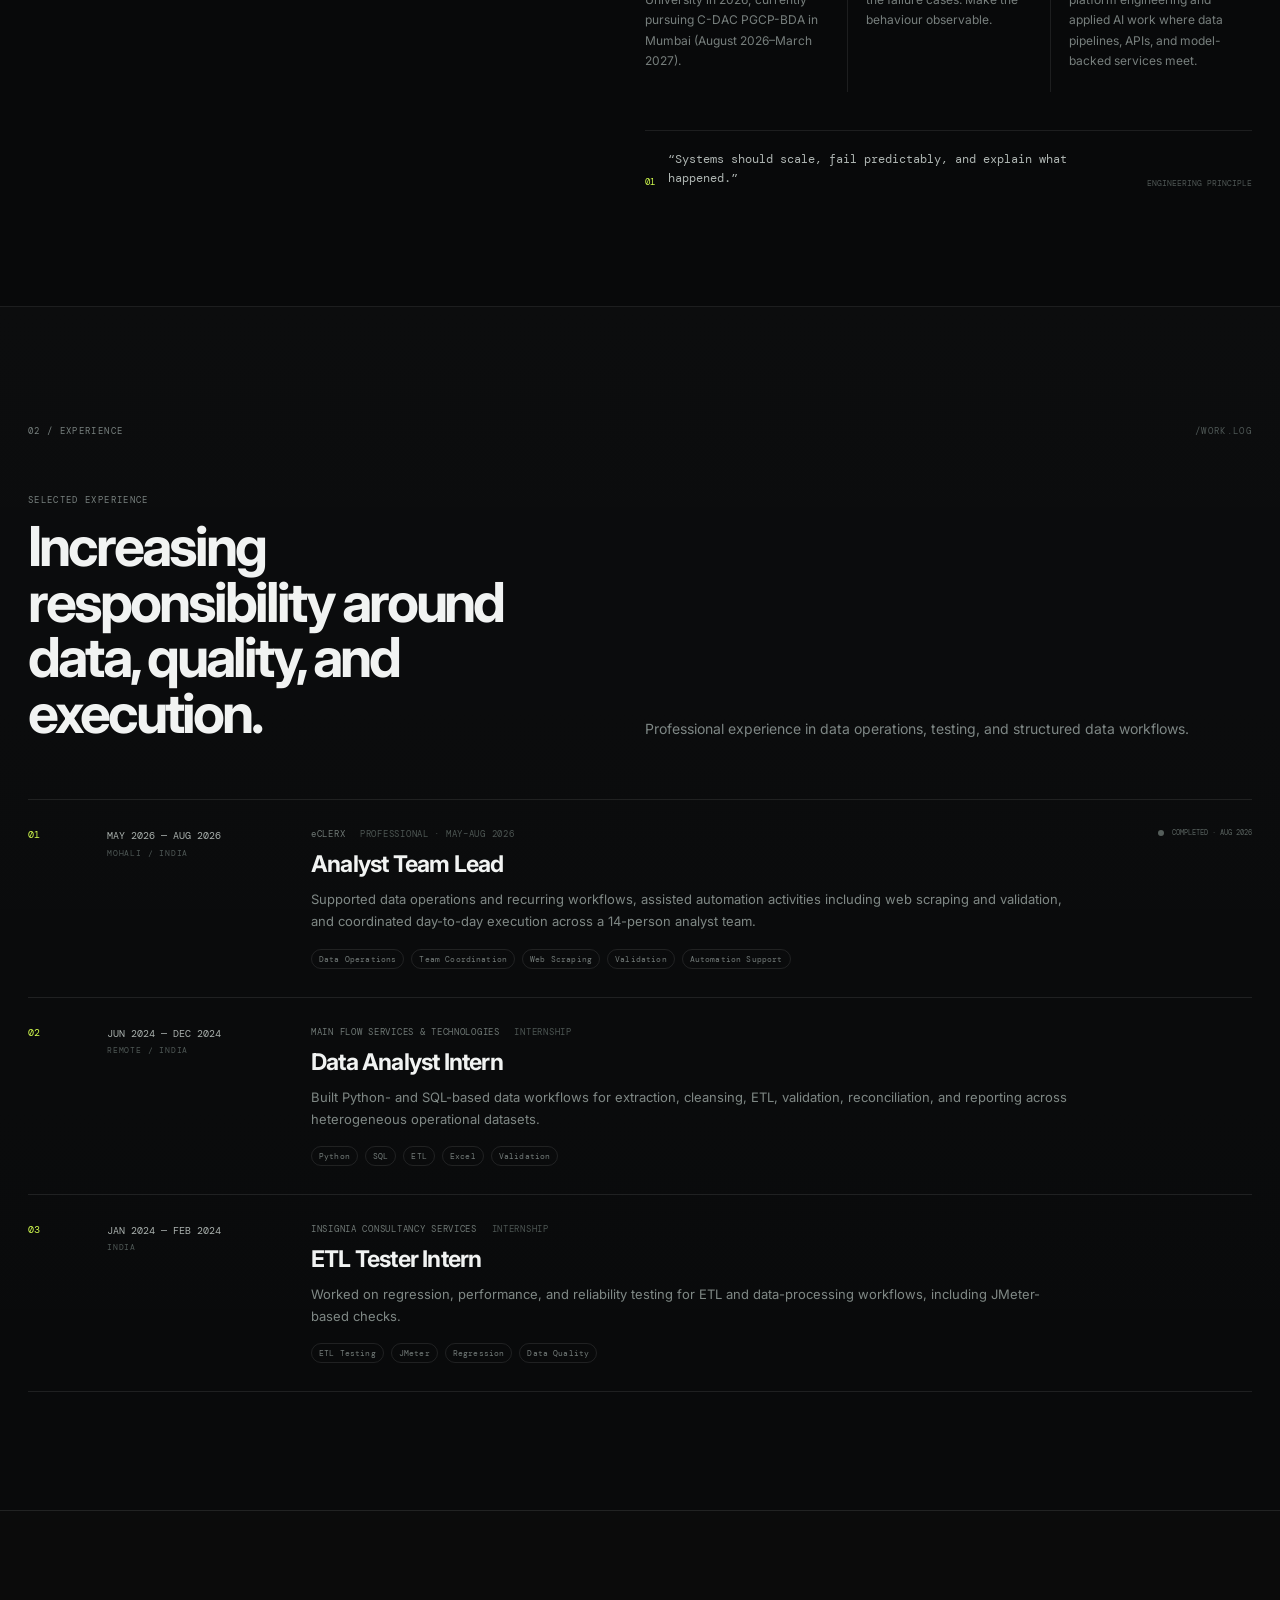
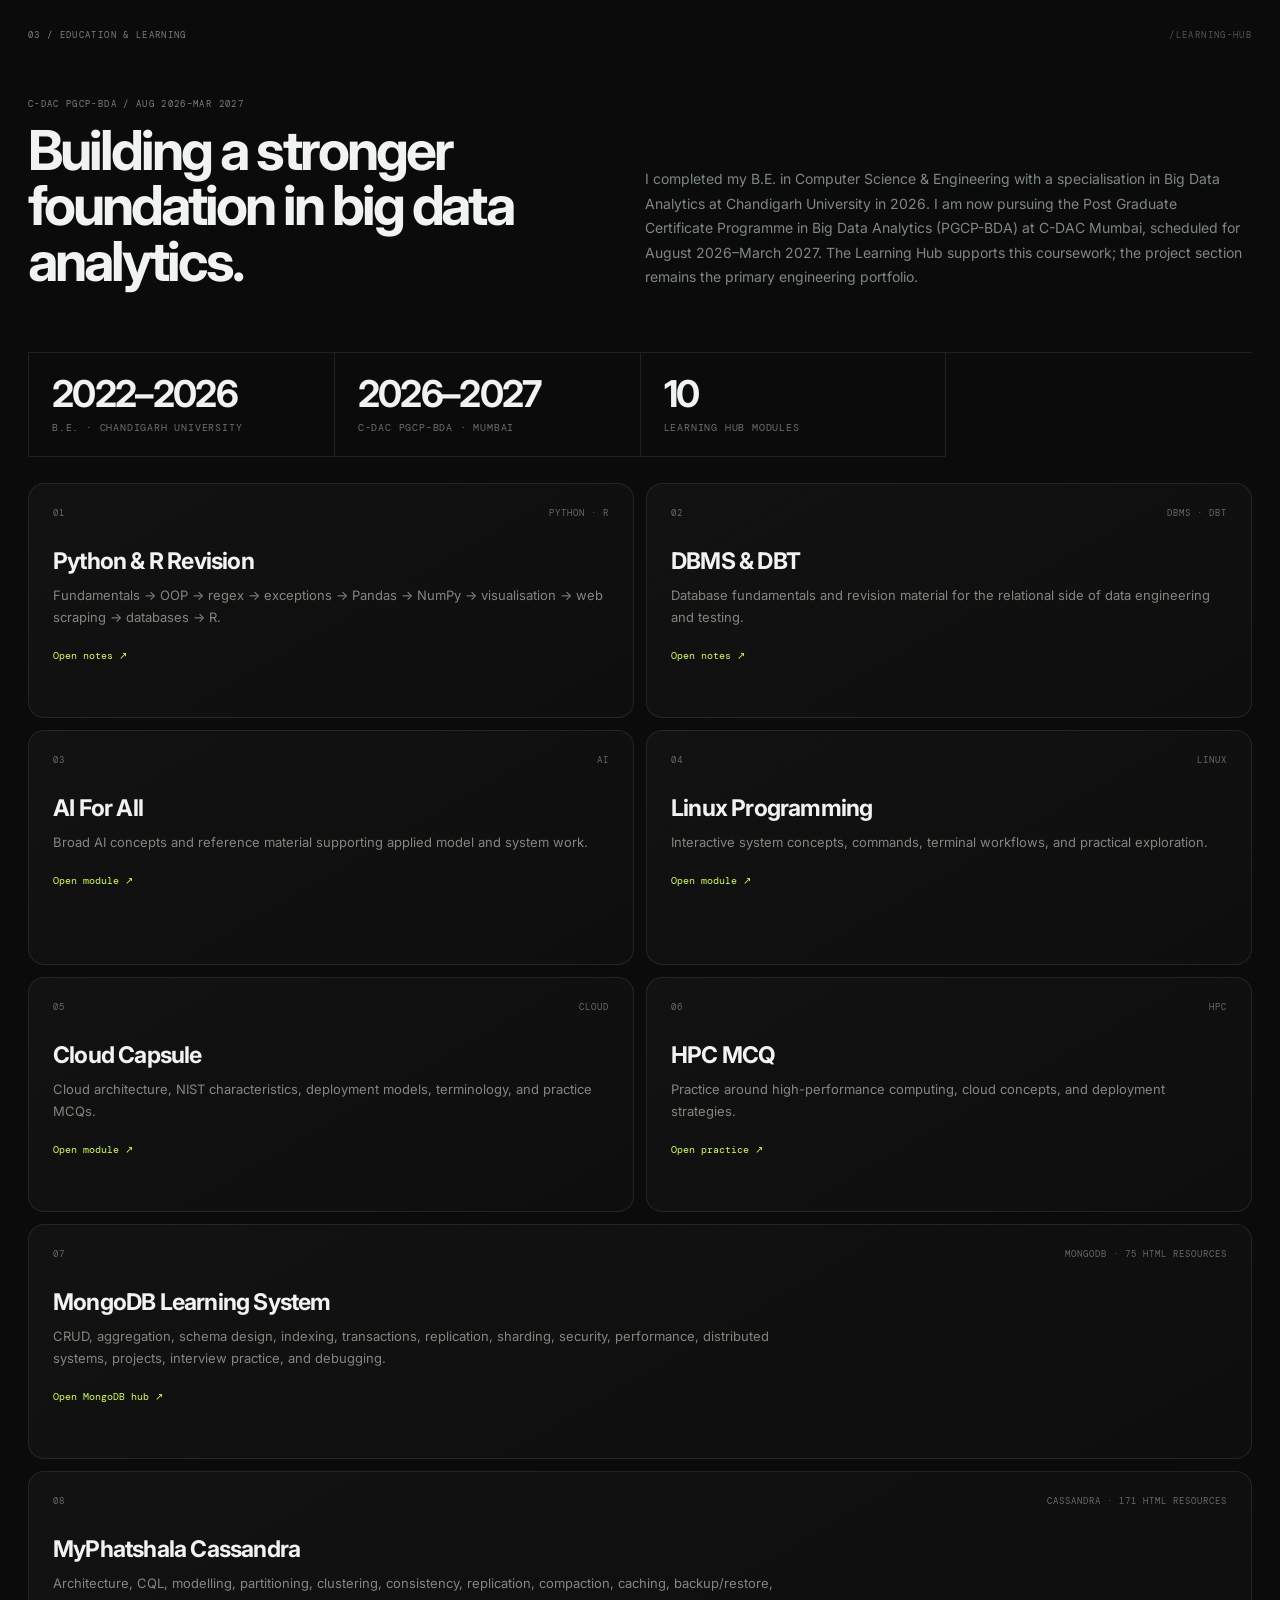
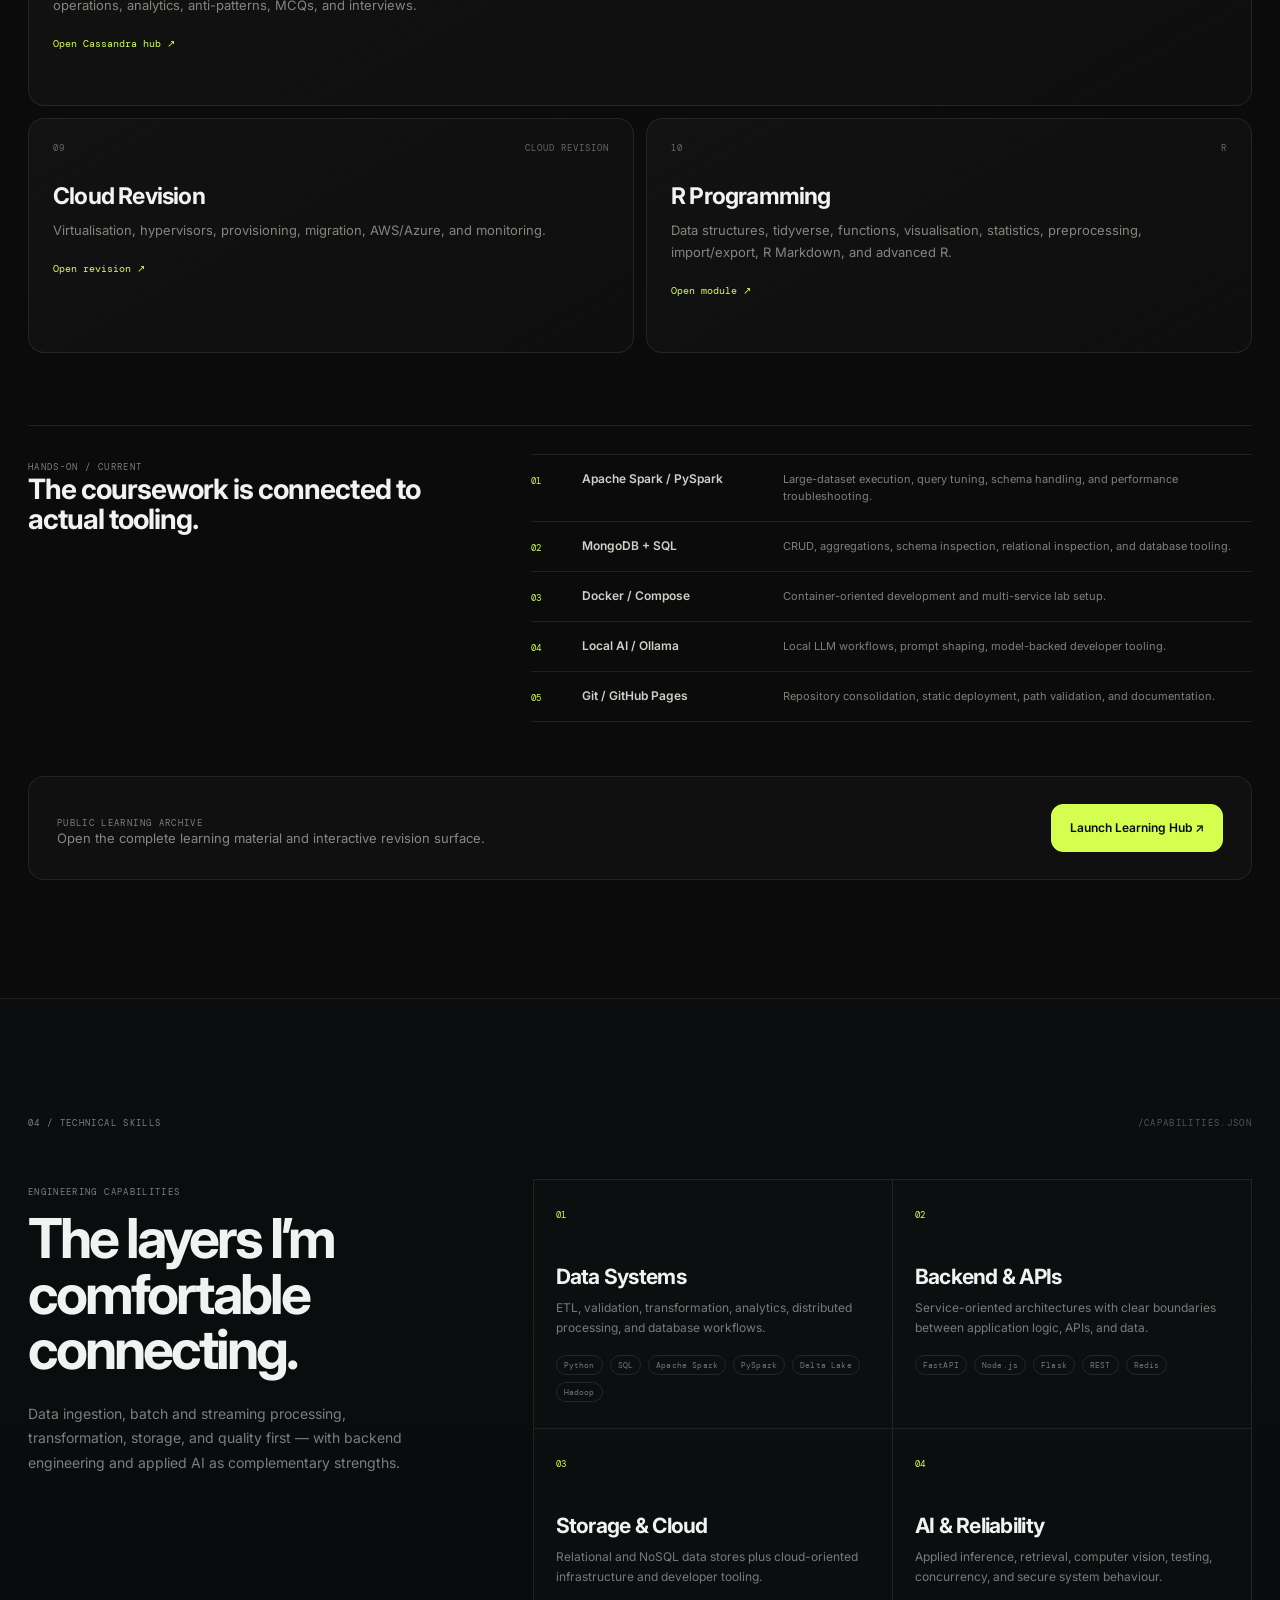
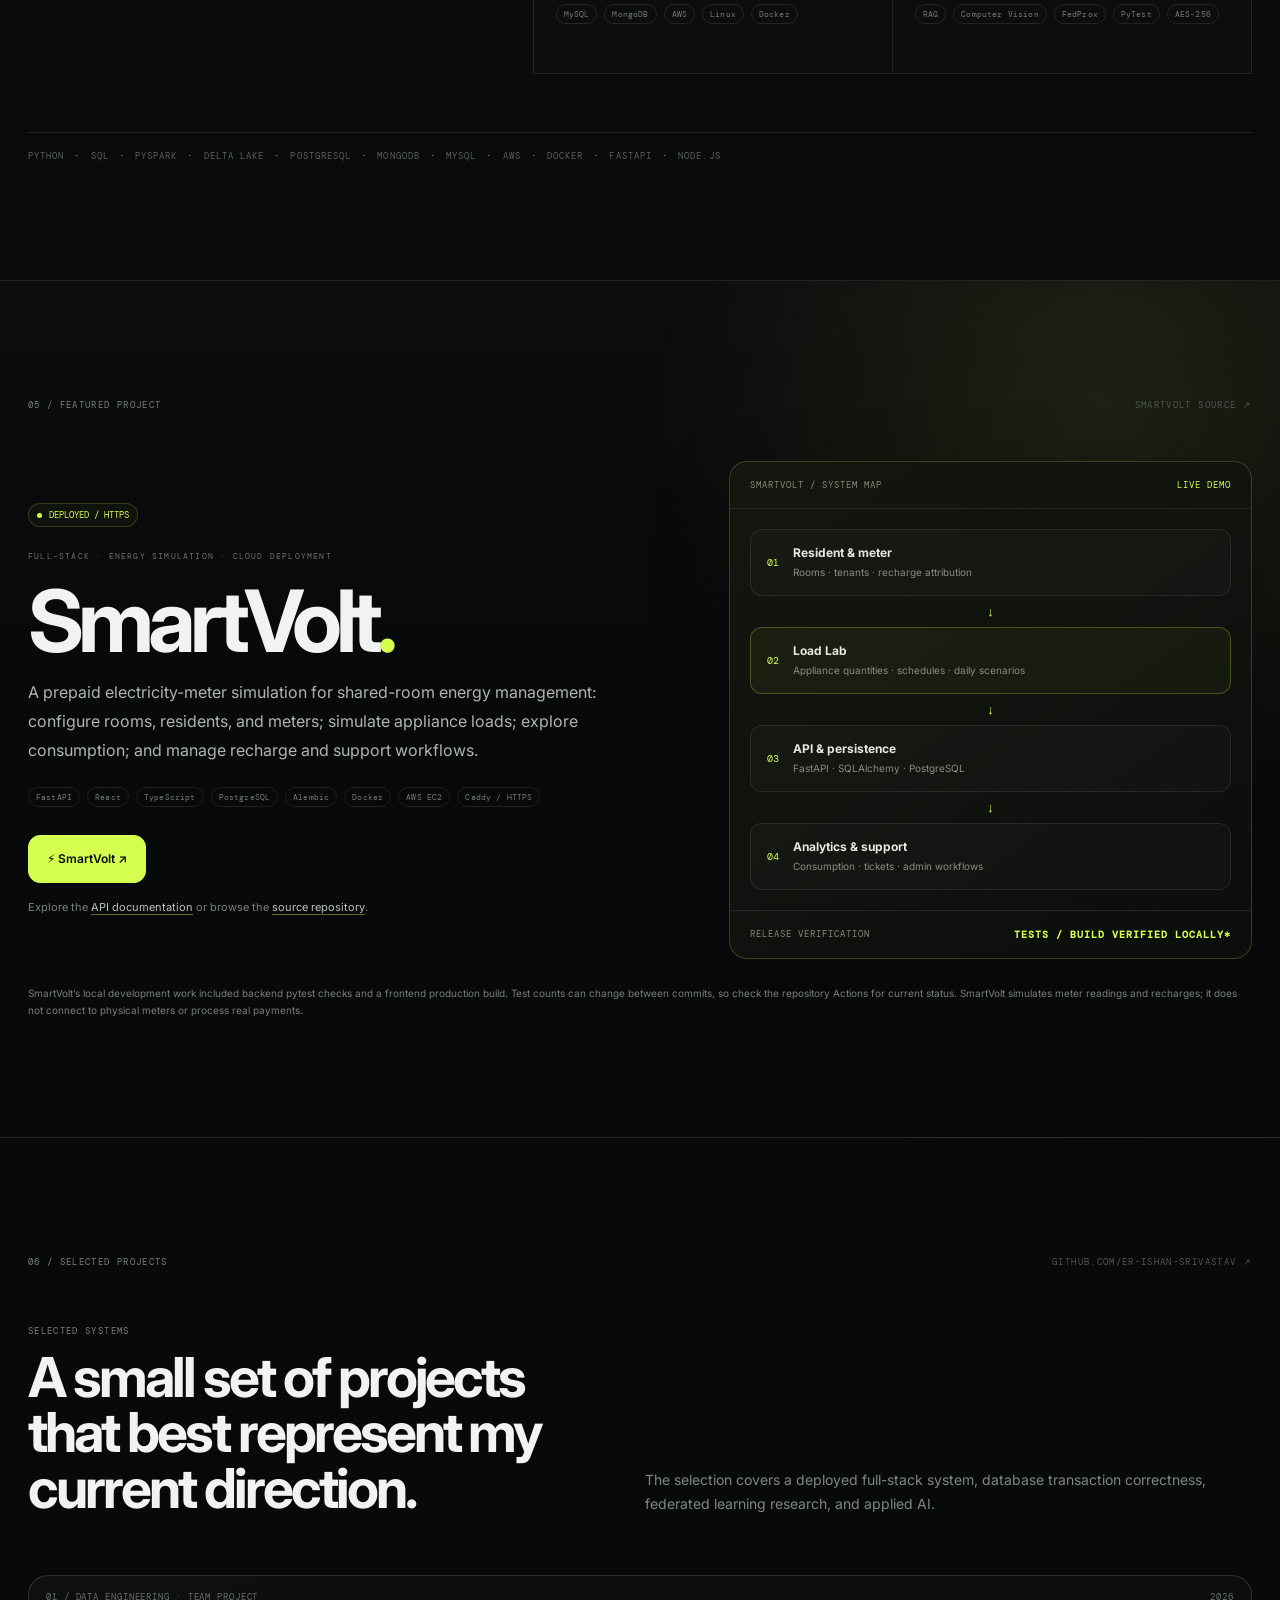
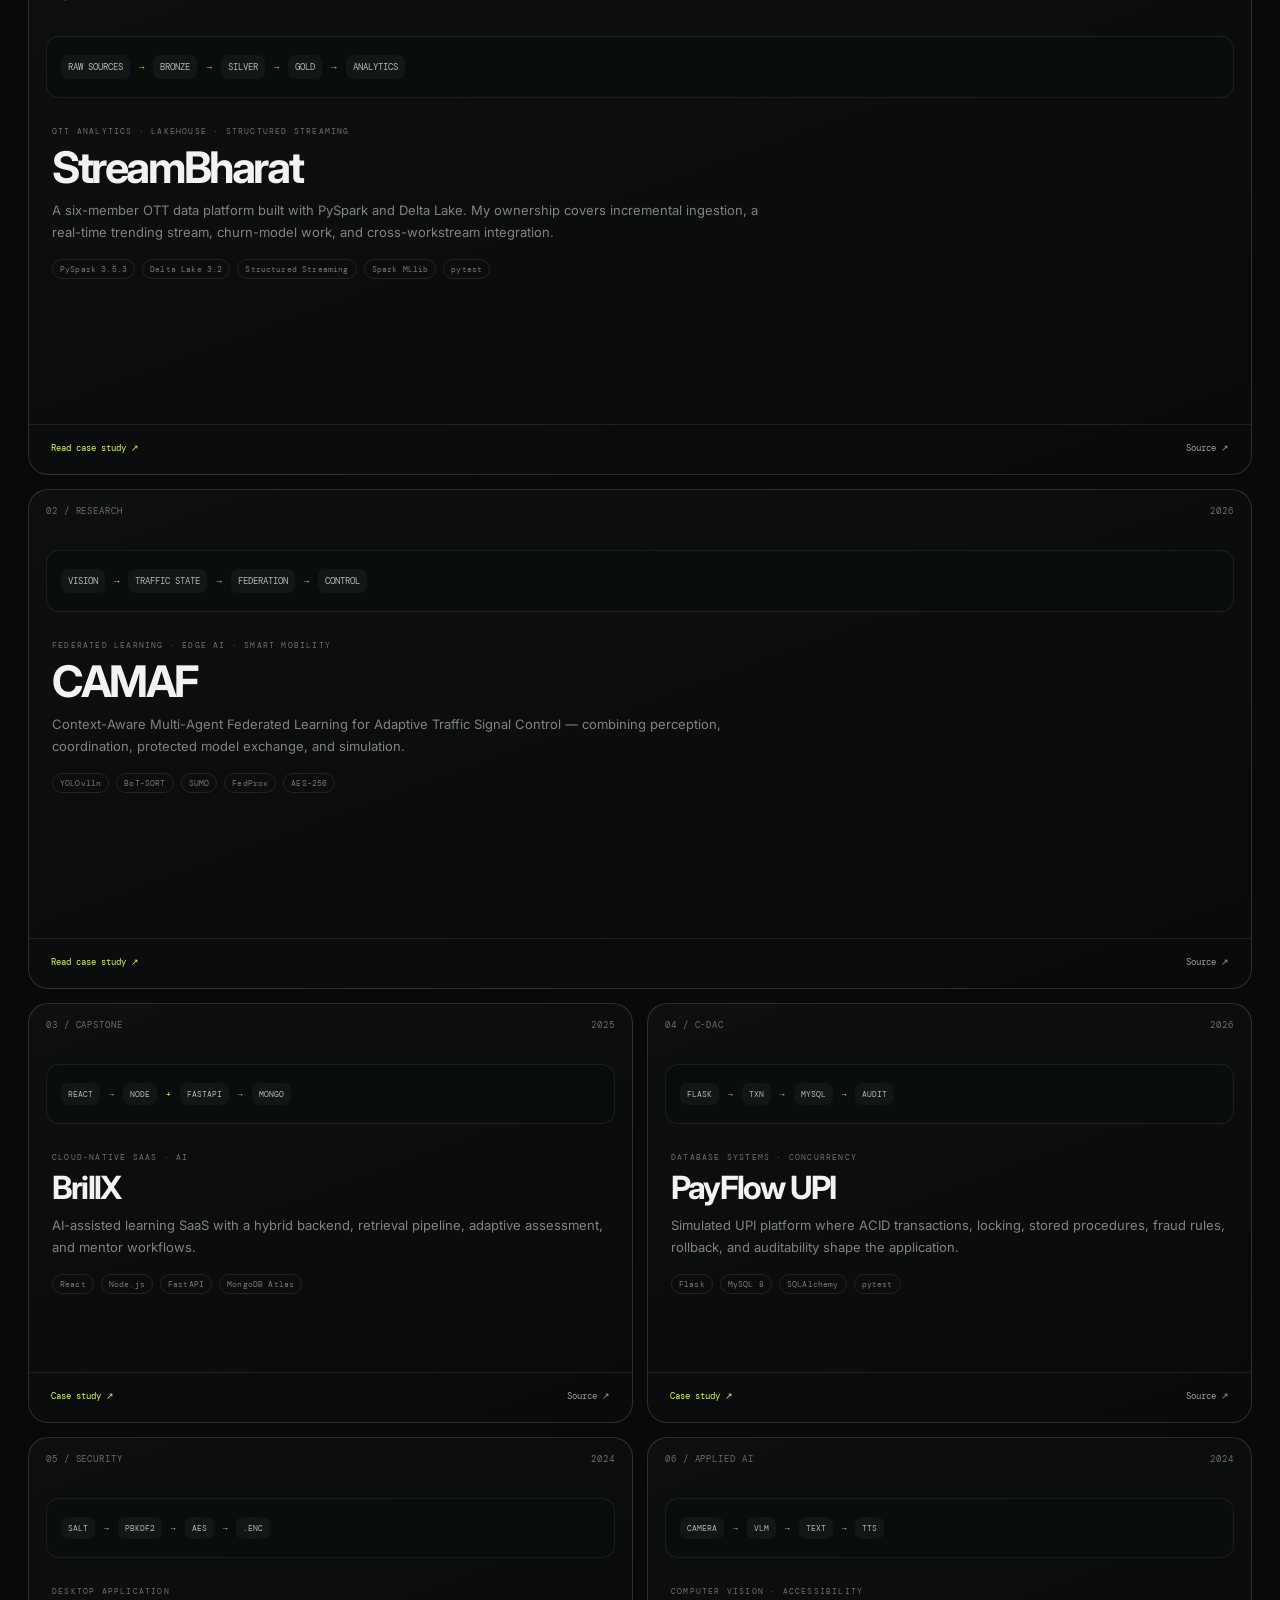
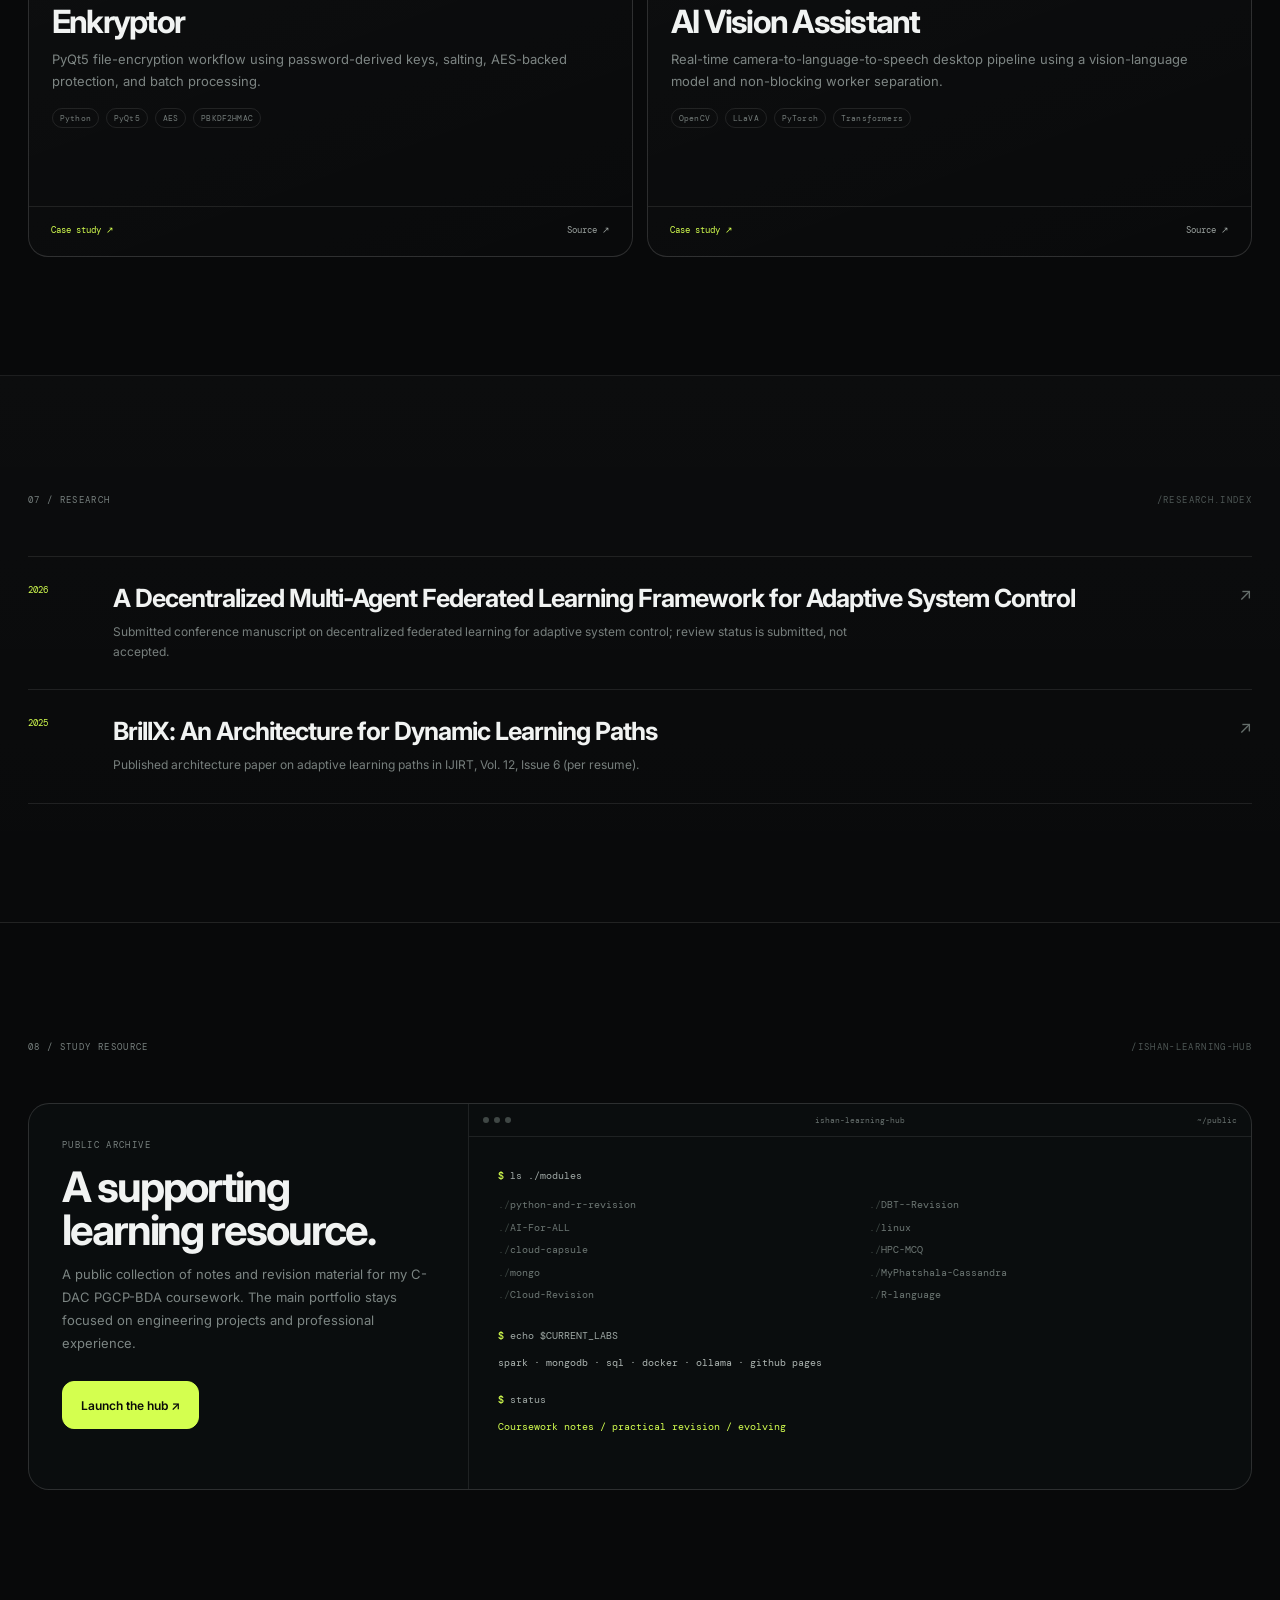
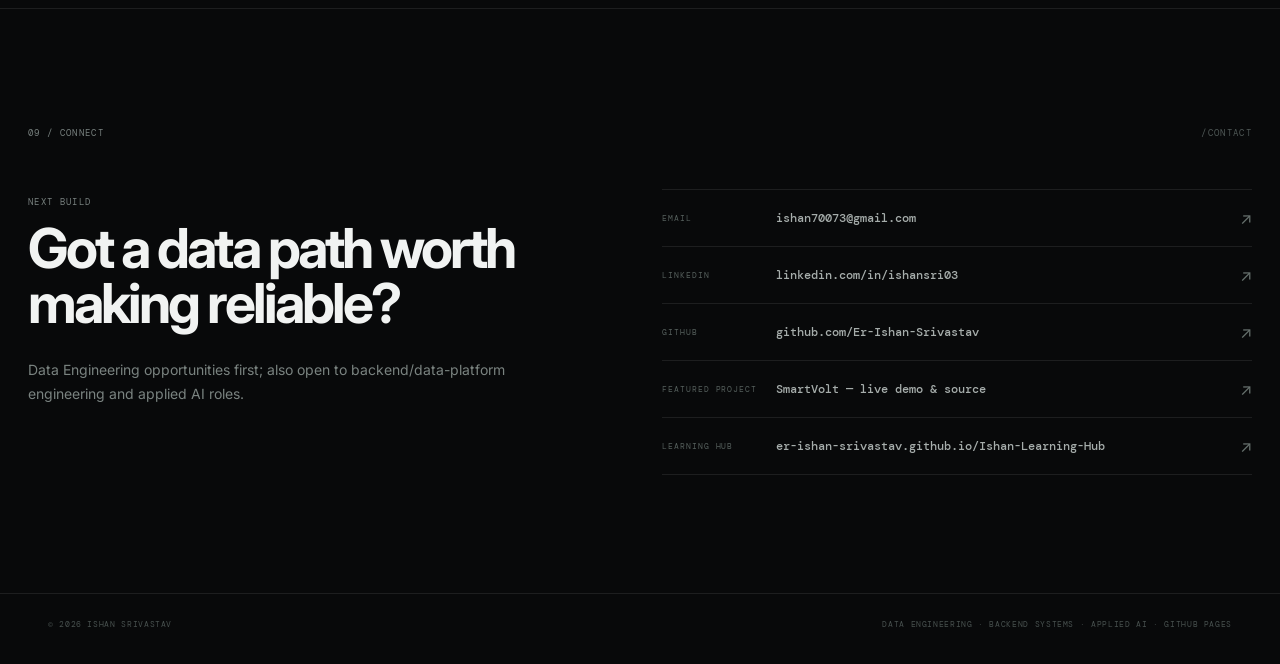
==== commit 59050111: "Refresh Data Engineering portfolio and add StreamBharat case study" ====
--- a/index.html
+++ b/index.html
@@ -3,14 +3,14 @@
 <head>
   <meta charset="utf-8">
   <meta name="viewport" content="width=device-width, initial-scale=1">
-  <meta name="description" content="Ishan Srivastav — Data Engineering-focused engineer pursuing C-DAC PGCP-BDA. Projects in data systems, full-stack engineering, databases, and applied AI.">
+  <meta name="description" content="Ishan Srivastav — Data Engineering-focused engineer pursuing C-DAC PGCP-BDA. Building data pipelines, batch and streaming analytics, backend systems, and applied AI projects.">
   <meta property="og:type" content="website">
   <meta property="og:title" content="Ishan Srivastav — Data Engineering Portfolio">
-  <meta property="og:description" content="Data engineering, C-DAC Big Data Analytics, SmartVolt, PayFlow UPI, CAMAF, and selected engineering projects.">
+  <meta property="og:description" content="Data engineering, PySpark, Delta Lake, StreamBharat, SmartVolt, PayFlow UPI, backend systems, and applied AI.">
   <meta property="og:url" content="https://er-ishan-srivastav.github.io/">
   <meta property="og:image" content="https://er-ishan-srivastav.github.io/assets/img/ishan-srivastav.webp">
   <meta name="theme-color" content="#08090a">
-  <title>Ishan Srivastav | Data Engineering Portfolio</title>
+  <title>Ishan Srivastav | Data Engineering & Systems Portfolio</title>
 
   <link rel="preconnect" href="https://fonts.googleapis.com">
   <link rel="preconnect" href="https://fonts.gstatic.com" crossorigin>
@@ -69,10 +69,10 @@
               <span class="live-chip"><i></i> portfolio / 2026</span>
             </div>
 
-            <h1>I build practical systems across <em>data, backend, and applied AI.</em></h1>
+            <h1>I build dependable <em>data systems, pipelines, and the services around them.</em></h1>
 
             <p class="hero-lede">
-              I’m Ishan Srivastav, a C-DAC PGCP-BDA learner with a Computer Science background. My work spans Python/SQL data workflows, database-backed applications, full-stack systems, and applied AI research. I focus on building, testing, and explaining end-to-end systems.
+              I’m Ishan Srivastav, a Computer Science graduate specialising in Big Data Analytics and currently pursuing C-DAC’s PGCP-BDA. My primary focus is Data Engineering: building reliable ingestion, transformation, and analytics workflows with Python, SQL, and Spark. I also work across backend systems and applied AI, which helps me understand the services and products that depend on data.
             </p>
 
             <div class="hero-actions">
@@ -81,10 +81,10 @@
             </div>
 
             <div class="hero-proof">
-              <div><strong>50 GB</strong><span>weekly logs processed*</span></div>
-              <div><strong>30%</strong><span>accuracy improvement*</span></div>
-              <div><strong>14</strong><span>team members led*</span></div>
-              <div><strong>3</strong><span>focus areas</span></div>
+              <div><strong>20</strong><span>question modules in StreamBharat</span></div>
+              <div><strong>2</strong><span>separate streaming jobs</span></div>
+              <div><strong>14</strong><span>analysts coordinated at eClerx</span></div>
+              <div><strong>3</strong><span>engineering domains</span></div>
             </div>
           </div>
 
@@ -100,7 +100,7 @@
                 <div class="portrait-gradient"></div>
                 <div class="portrait-label">
                   <span>ISHAN.S</span>
-                  <small>DATA ENGINEER</small>
+                  <small>DATA ENGINEERING</small>
                 </div>
               </div>
 
@@ -119,9 +119,9 @@
                 <p><b>$</b> whoami</p>
                 <p class="terminal-output">data systems / backend / applied ai</p>
                 <p><b>$</b> current_focus</p>
-                <p class="terminal-output">spark · mongodb · sql · docker · local ai</p>
+                <p class="terminal-output">pyspark · delta lake · sql · postgres · docker</p>
                 <p><b>$</b> latest_build</p>
-                <p class="terminal-output accent">smartvolt / cdac / data workflows</p>
+                <p class="terminal-output accent">streambharat / smartvolt / data workflows</p>
                 <p><b>$</b> principle</p>
                 <p class="terminal-output accent">make the data path obvious.</p>
                 <span class="terminal-cursor" aria-hidden="true"></span>
@@ -146,21 +146,19 @@
         <div class="about-layout">
           <div class="about-title reveal">
             <span class="micro-label">ENGINEERING PROFILE</span>
-            <h2>Data engineering, backend systems, and applied AI — with a practical focus.</h2>
+            <h2>Data Engineering first, supported by backend systems and applied AI.</h2>
           </div>
 
           <div class="about-copy reveal reveal-delay">
             <p class="lead-copy">
-              I’m interested in the systems behind reliable products: how data enters a
-              workflow, how it gets validated and transformed, how services consume it,
-              and how the whole path behaves when conditions stop being ideal.
+              I’m interested in the engineering behind reliable data products: how information is ingested, validated, transformed, stored, and made useful to downstream services. I care about data quality, clear processing boundaries, and understanding how systems behave when inputs or dependencies are imperfect.
             </p>
 
             <div class="about-facts">
               <article>
                 <span>01</span>
                 <h3>Current chapter</h3>
-                <p>C-DAC PG Certificate in Big Data Analytics, with hands-on work across distributed processing, databases, ETL, cloud concepts, and backend systems.</p>
+                <p>Completed a B.E. in Computer Science & Engineering (Big Data Analytics) at Chandigarh University in 2026; currently pursuing C-DAC PGCP-BDA in Mumbai (August 2026–March 2027).</p>
               </article>
               <article>
                 <span>02</span>
@@ -170,7 +168,7 @@
               <article>
                 <span>03</span>
                 <h3>Where I fit</h3>
-                <p>Data engineering, backend development, automation, and applied AI — especially where these layers have to operate as one system.</p>
+                <p>Data Engineering is my primary direction. I am also open to backend/data-platform engineering and applied AI work where data pipelines, APIs, and model-backed services meet.</p>
               </article>
             </div>
 
@@ -198,18 +196,18 @@
         </div>
 
         <div class="experience-list">
-          <article class="experience-row experience-active reveal">
+          <article class="experience-row reveal">
             <div class="experience-index">01</div>
             <div class="experience-period">MAY 2026 — AUG 2026<br><small>MOHALI / INDIA</small></div>
             <div class="experience-main">
               <div class="experience-company">eCLERX <span>PROFESSIONAL · MAY–AUG 2026</span></div>
-              <h3>Data Engineer <i>·</i> Team Lead Responsibilities</h3>
-              <p>Worked on data operations and automated web-scraping workflows, with validation and recurring process execution; also coordinated day-to-day work across a 14-person analyst team.</p>
-              <div class="tags"><span>Python</span><span>Web Scraping</span><span>Redis</span><span>Astro</span><span>Data Ops</span></div>
+              <h3>Analyst Team Lead</h3>
+              <p>Supported data operations and recurring workflows, assisted automation activities including web scraping and validation, and coordinated day-to-day execution across a 14-person analyst team.</p>
+              <div class="tags"><span>Data Operations</span><span>Team Coordination</span><span>Web Scraping</span><span>Validation</span><span>Automation Support</span></div>
             </div>
             <div class="experience-signal">
               <span class="signal-dot"></span>
-              <small>MAY–AUG 2026</small>
+              <small>COMPLETED · AUG 2026</small>
             </div>
           </article>
 
@@ -245,17 +243,16 @@
 
         <div class="section-title-row reveal">
           <div>
-            <span class="micro-label">C-DAC PGCP-BDA / 2026–PRESENT</span>
+            <span class="micro-label">C-DAC PGCP-BDA / AUG 2026–MAR 2027</span>
             <h2>Building a stronger foundation in big data analytics.</h2>
           </div>
-          <p>I am pursuing the Post Graduate Certificate in Big Data Analytics at C-DAC Mumbai after completing a B.E. in CSE (Big Data Analytics) at Chandigarh University. The Learning Hub is a supporting study resource—not the centrepiece of this portfolio.</p>
+          <p>I completed my B.E. in Computer Science & Engineering with a specialisation in Big Data Analytics at Chandigarh University in 2026. I am now pursuing the Post Graduate Certificate Programme in Big Data Analytics (PGCP-BDA) at C-DAC Mumbai, scheduled for August 2026–March 2027. The Learning Hub supports this coursework; the project section remains the primary engineering portfolio.</p>
         </div>
 
         <div class="cdac-metrics reveal">
-          <div><strong>10</strong><span>learning modules</span></div>
-          <div><strong>308</strong><span>repository files</span></div>
-          <div><strong>258</strong><span>HTML resources</span></div>
-          <div><strong>45</strong><span>JavaScript files</span></div>
+          <div><strong>2022–2026</strong><span>B.E. · Chandigarh University</span></div>
+          <div><strong>2026–2027</strong><span>C-DAC PGCP-BDA · Mumbai</span></div>
+          <div><strong>10</strong><span>Learning Hub modules</span></div>
         </div>
 
         <div class="module-grid">
@@ -363,7 +360,7 @@
           <div class="stack-title reveal">
             <span class="micro-label">ENGINEERING CAPABILITIES</span>
             <h2>The layers I’m comfortable connecting.</h2>
-            <p>Data pipelines, storage, services, infrastructure, testing, and applied AI — with the hand-offs between them treated as part of the engineering problem.</p>
+            <p>Data ingestion, batch and streaming processing, transformation, storage, and quality first — with backend engineering and applied AI as complementary strengths.</p>
           </div>
 
           <div class="stack-matrix">
@@ -371,7 +368,7 @@
               <span>01</span>
               <h3>Data Systems</h3>
               <p>ETL, validation, transformation, analytics, distributed processing, and database workflows.</p>
-              <div class="tags"><span>Python</span><span>SQL</span><span>Spark</span><span>PySpark</span><span>Hadoop</span></div>
+              <div class="tags"><span>Python</span><span>SQL</span><span>Apache Spark</span><span>PySpark</span><span>Delta Lake</span><span>Hadoop</span></div>
             </article>
             <article class="stack-card reveal">
               <span>02</span>
@@ -389,13 +386,13 @@
               <span>04</span>
               <h3>AI & Reliability</h3>
               <p>Applied inference, retrieval, computer vision, testing, concurrency, and secure system behaviour.</p>
-              <div class="tags"><span>RAG</span><span>CV</span><span>FedProx</span><span>PyTest</span><span>AES-256</span></div>
+              <div class="tags"><span>RAG</span><span>Computer Vision</span><span>FedProx</span><span>PyTest</span><span>AES-256</span></div>
             </article>
           </div>
         </div>
 
         <div class="tech-marquee" aria-label="Technology stack">
-          <span>PYTHON</span><i>·</i><span>SQL</span><i>·</i><span>SPARK</span><i>·</i><span>MONGODB</span><i>·</i><span>MYSQL</span><i>·</i><span>AWS</span><i>·</i><span>DOCKER</span><i>·</i><span>FASTAPI</span><i>·</i><span>NODE.JS</span><i>·</i><span>GIT</span>
+          <span>PYTHON</span><i>·</i><span>SQL</span><i>·</i><span>PYSPARK</span><i>·</i><span>DELTA LAKE</span><i>·</i><span>POSTGRESQL</span><i>·</i><span>MONGODB</span><i>·</i><span>MYSQL</span><i>·</i><span>AWS</span><i>·</i><span>DOCKER</span><i>·</i><span>FASTAPI</span><i>·</i><span>NODE.JS</span>
         </div>
       </section>
 
@@ -434,8 +431,20 @@
 
         <div class="project-grid">
           <article class="project-card project-featured reveal">
+            <div class="project-card-top"><span>01 / DATA ENGINEERING · TEAM PROJECT</span><span>2026</span></div>
+            <div class="project-architecture"><span>RAW SOURCES</span><b>→</b><span>BRONZE</span><b>→</b><span>SILVER</span><b>→</b><span>GOLD</span><b>→</b><span>ANALYTICS</span></div>
+            <div class="project-card-body">
+              <p class="project-kicker">OTT ANALYTICS · LAKEHOUSE · STRUCTURED STREAMING</p>
+              <h3>StreamBharat</h3>
+              <p>A six-member OTT data platform built with PySpark and Delta Lake. My ownership covers incremental ingestion, a real-time trending stream, churn-model work, and cross-workstream integration.</p>
+              <div class="tags"><span>PySpark 3.5.3</span><span>Delta Lake 3.2</span><span>Structured Streaming</span><span>Spark MLlib</span><span>pytest</span></div>
+            </div>
+            <div class="project-card-footer"><a href="projects/streambharat.html">Read case study ↗</a><a href="https://github.com/Er-Ishan-Srivastav/StreamBharat" target="_blank" rel="noreferrer">Source ↗</a></div>
+          </article>
+
+          <article class="project-card project-featured reveal">
             <div class="project-card-top">
-              <span>01 / RESEARCH</span>
+              <span>02 / RESEARCH</span>
               <span>2026</span>
             </div>
             <div class="project-architecture">
@@ -451,7 +460,7 @@
           </article>
 
           <article class="project-card reveal">
-            <div class="project-card-top"><span>02 / CAPSTONE</span><span>2025</span></div>
+            <div class="project-card-top"><span>03 / CAPSTONE</span><span>2025</span></div>
             <div class="project-architecture mini"><span>REACT</span><b>→</b><span>NODE</span><b>+</b><span>FASTAPI</span><b>→</b><span>MONGO</span></div>
             <div class="project-card-body">
               <p class="project-kicker">CLOUD-NATIVE SAAS · AI</p>
@@ -463,7 +472,7 @@
           </article>
 
           <article class="project-card reveal">
-            <div class="project-card-top"><span>03 / C-DAC</span><span>2026</span></div>
+            <div class="project-card-top"><span>04 / C-DAC</span><span>2026</span></div>
             <div class="project-architecture mini"><span>FLASK</span><b>→</b><span>TXN</span><b>→</b><span>MYSQL</span><b>→</b><span>AUDIT</span></div>
             <div class="project-card-body">
               <p class="project-kicker">DATABASE SYSTEMS · CONCURRENCY</p>
@@ -475,7 +484,7 @@
           </article>
 
           <article class="project-card reveal">
-            <div class="project-card-top"><span>04 / SECURITY</span><span>2024</span></div>
+            <div class="project-card-top"><span>05 / SECURITY</span><span>2024</span></div>
             <div class="project-architecture mini"><span>SALT</span><b>→</b><span>PBKDF2</span><b>→</b><span>AES</span><b>→</b><span>.ENC</span></div>
             <div class="project-card-body">
               <p class="project-kicker">DESKTOP APPLICATION</p>
@@ -487,7 +496,7 @@
           </article>
 
           <article class="project-card reveal">
-            <div class="project-card-top"><span>05 / APPLIED AI</span><span>2024</span></div>
+            <div class="project-card-top"><span>06 / APPLIED AI</span><span>2024</span></div>
             <div class="project-architecture mini"><span>CAMERA</span><b>→</b><span>VLM</span><b>→</b><span>TEXT</span><b>→</b><span>TTS</span></div>
             <div class="project-card-body">
               <p class="project-kicker">COMPUTER VISION · ACCESSIBILITY</p>
@@ -560,7 +569,7 @@
           <div>
             <span class="micro-label">NEXT BUILD</span>
             <h2>Got a data path worth making reliable?</h2>
-            <p>Junior data engineering, data analytics, backend/data tooling, or applied AI opportunities.</p>
+            <p>Data Engineering opportunities first; also open to backend/data-platform engineering and applied AI roles.</p>
           </div>
 
           <div class="contact-stack">
@@ -576,7 +585,7 @@
 
     <footer class="footer">
       <span>© <span id="year"></span> ISHAN SRIVASTAV</span>
-      <span>ENGINEERED IN HTML / CSS / JS · DEPLOYED WITH GITHUB PAGES</span>
+      <span>DATA ENGINEERING · BACKEND SYSTEMS · APPLIED AI · GITHUB PAGES</span>
     </footer>
   </div>
 </body>
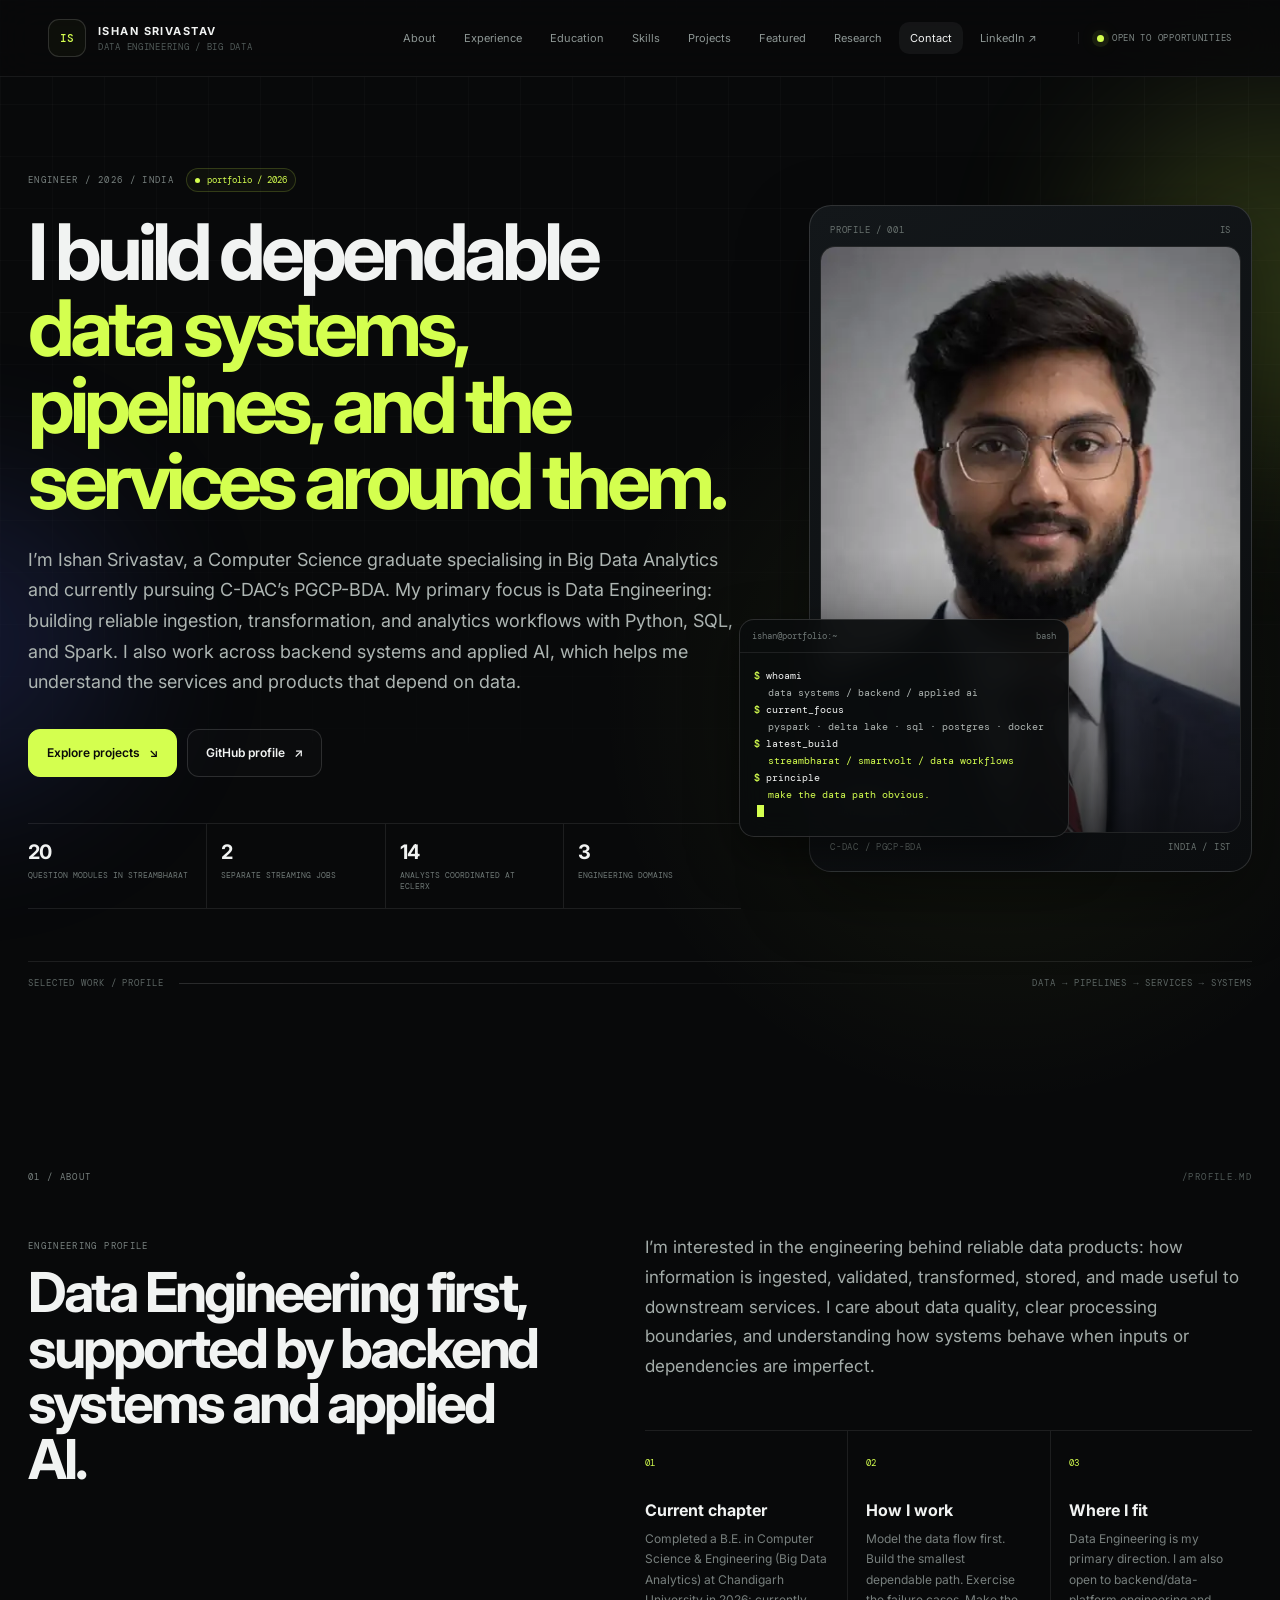
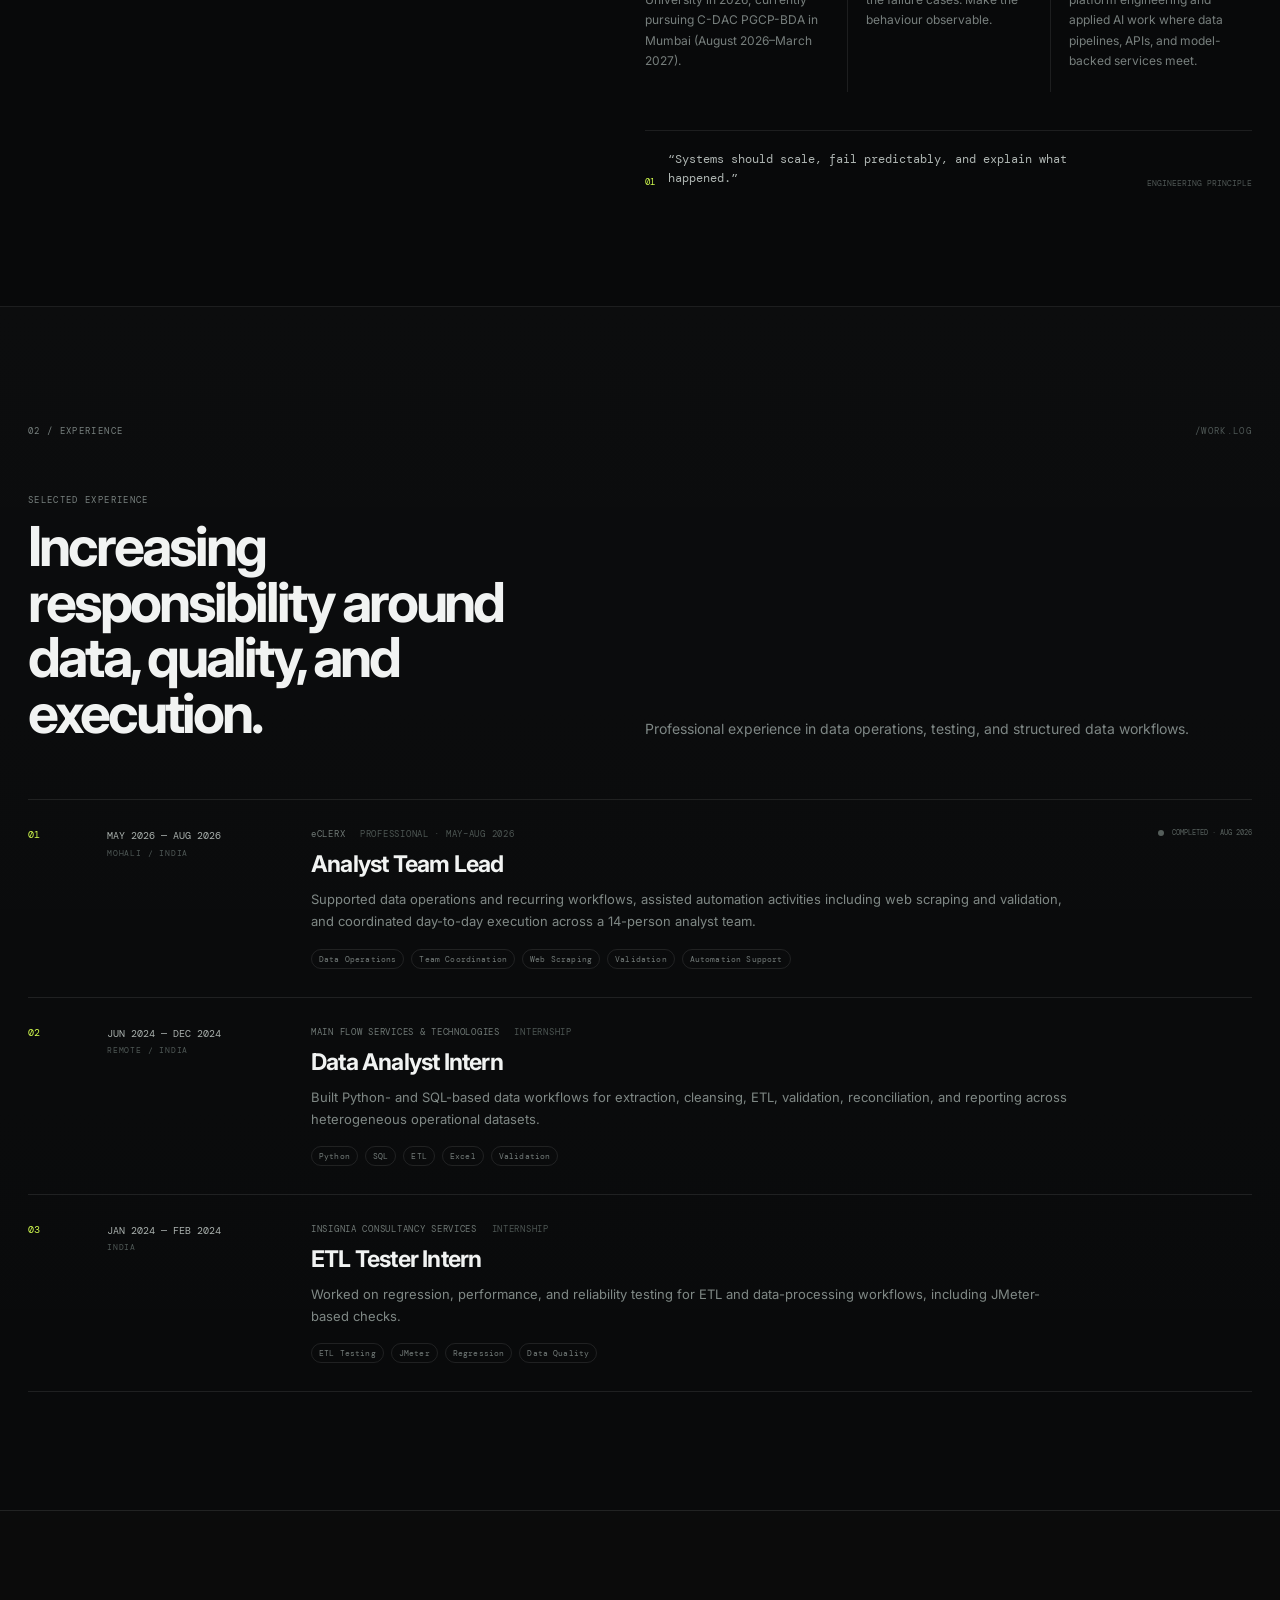
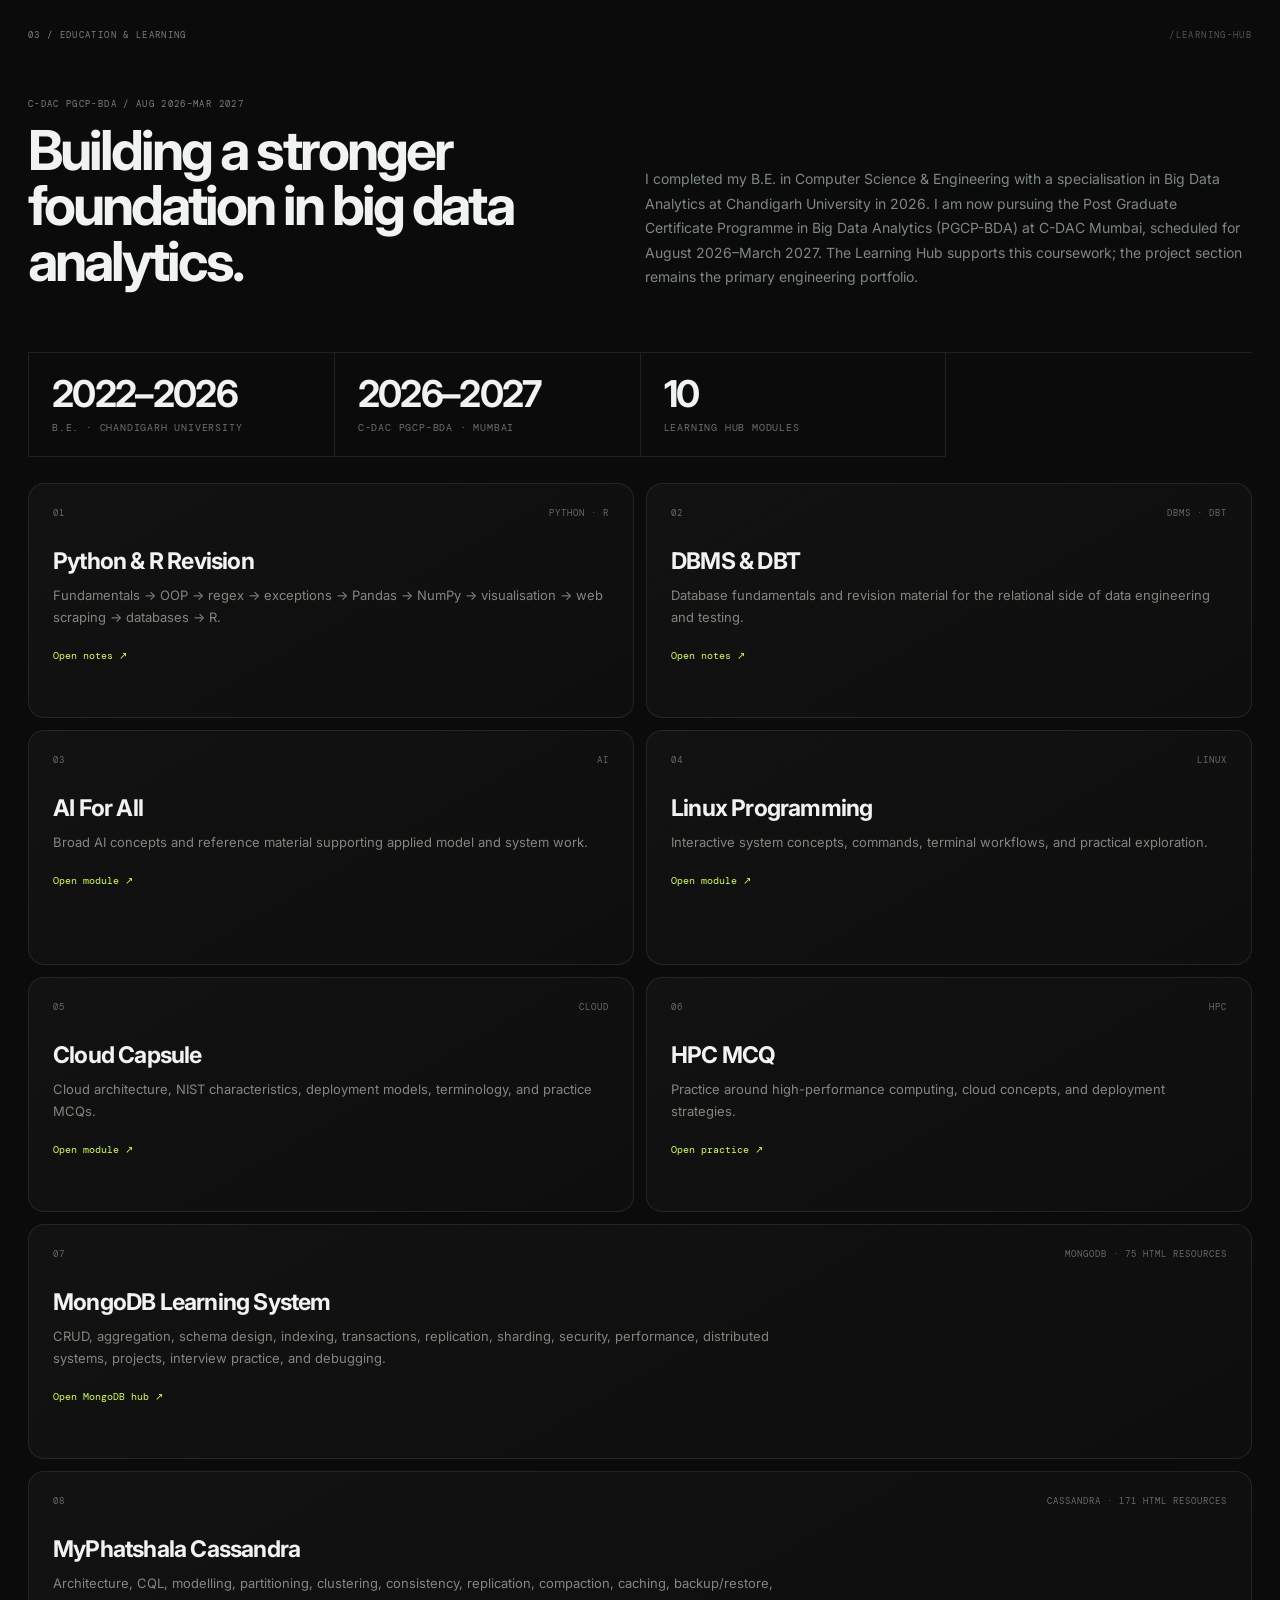
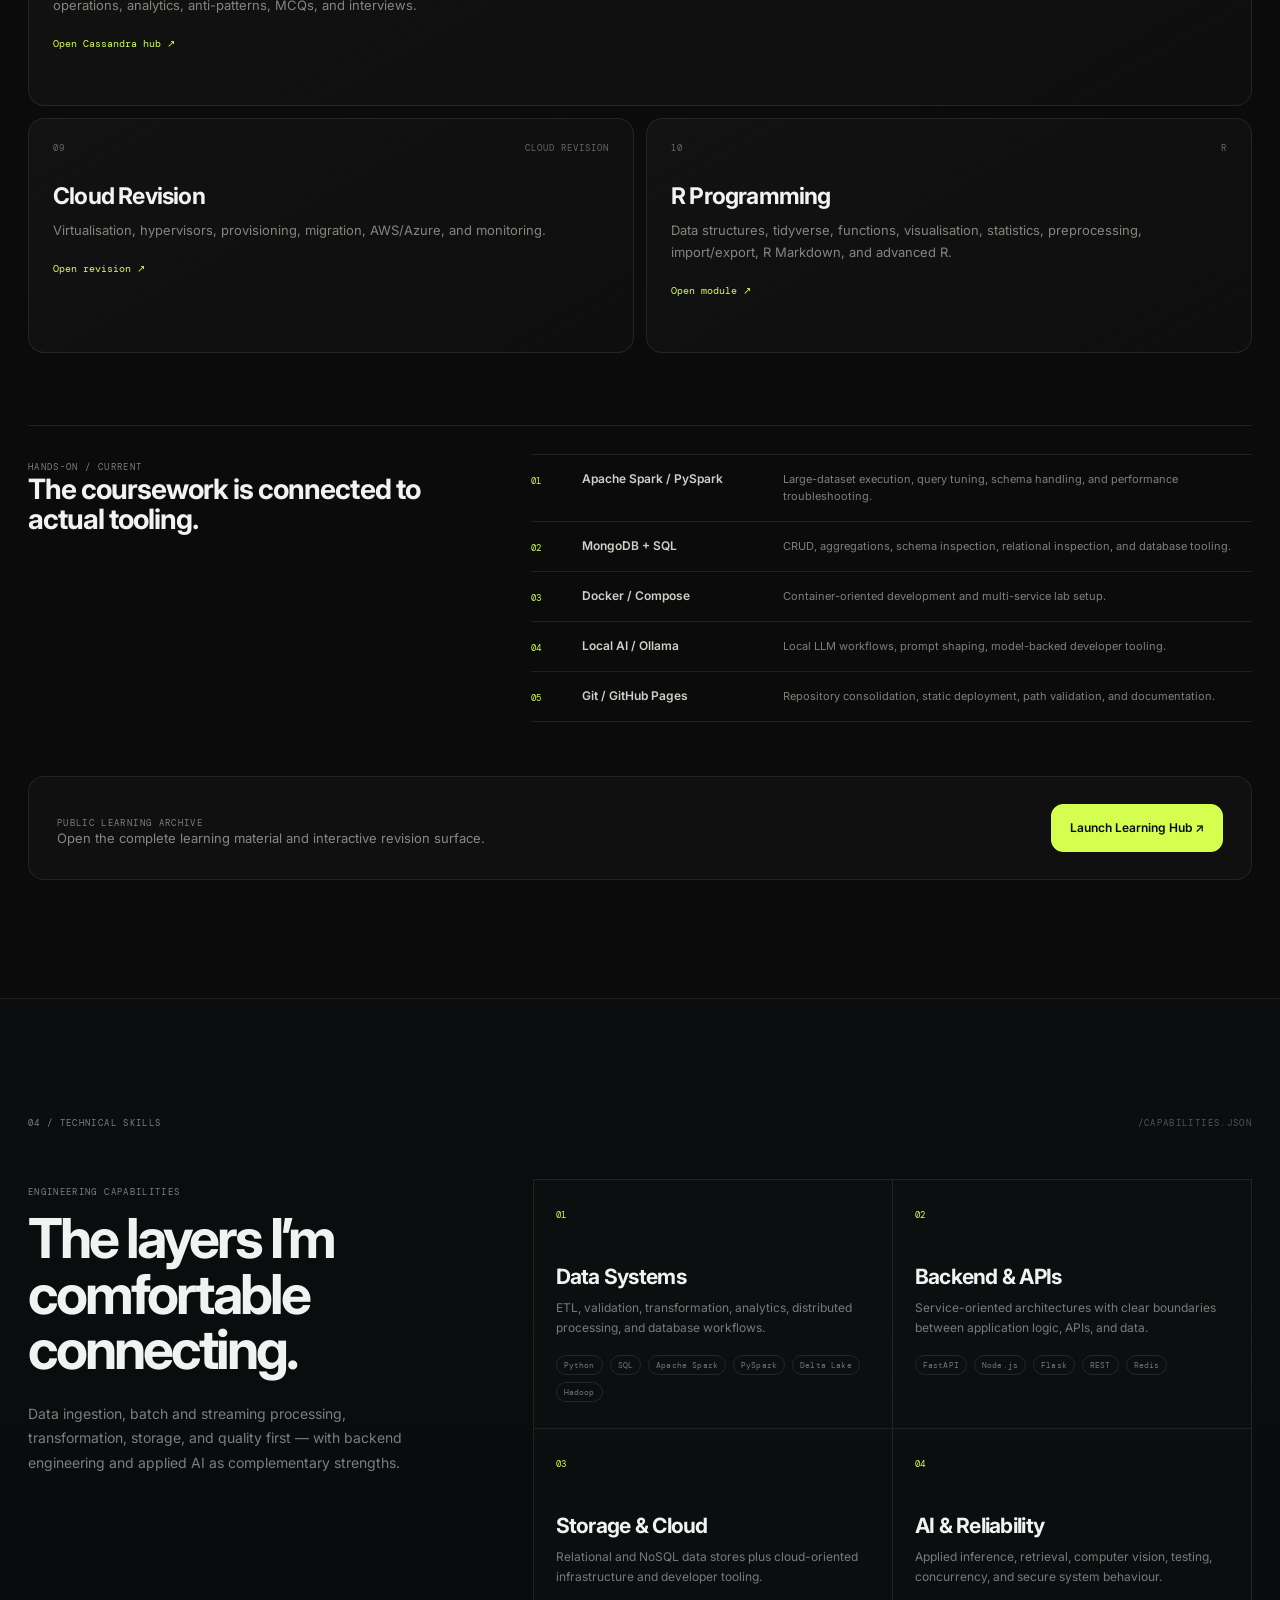
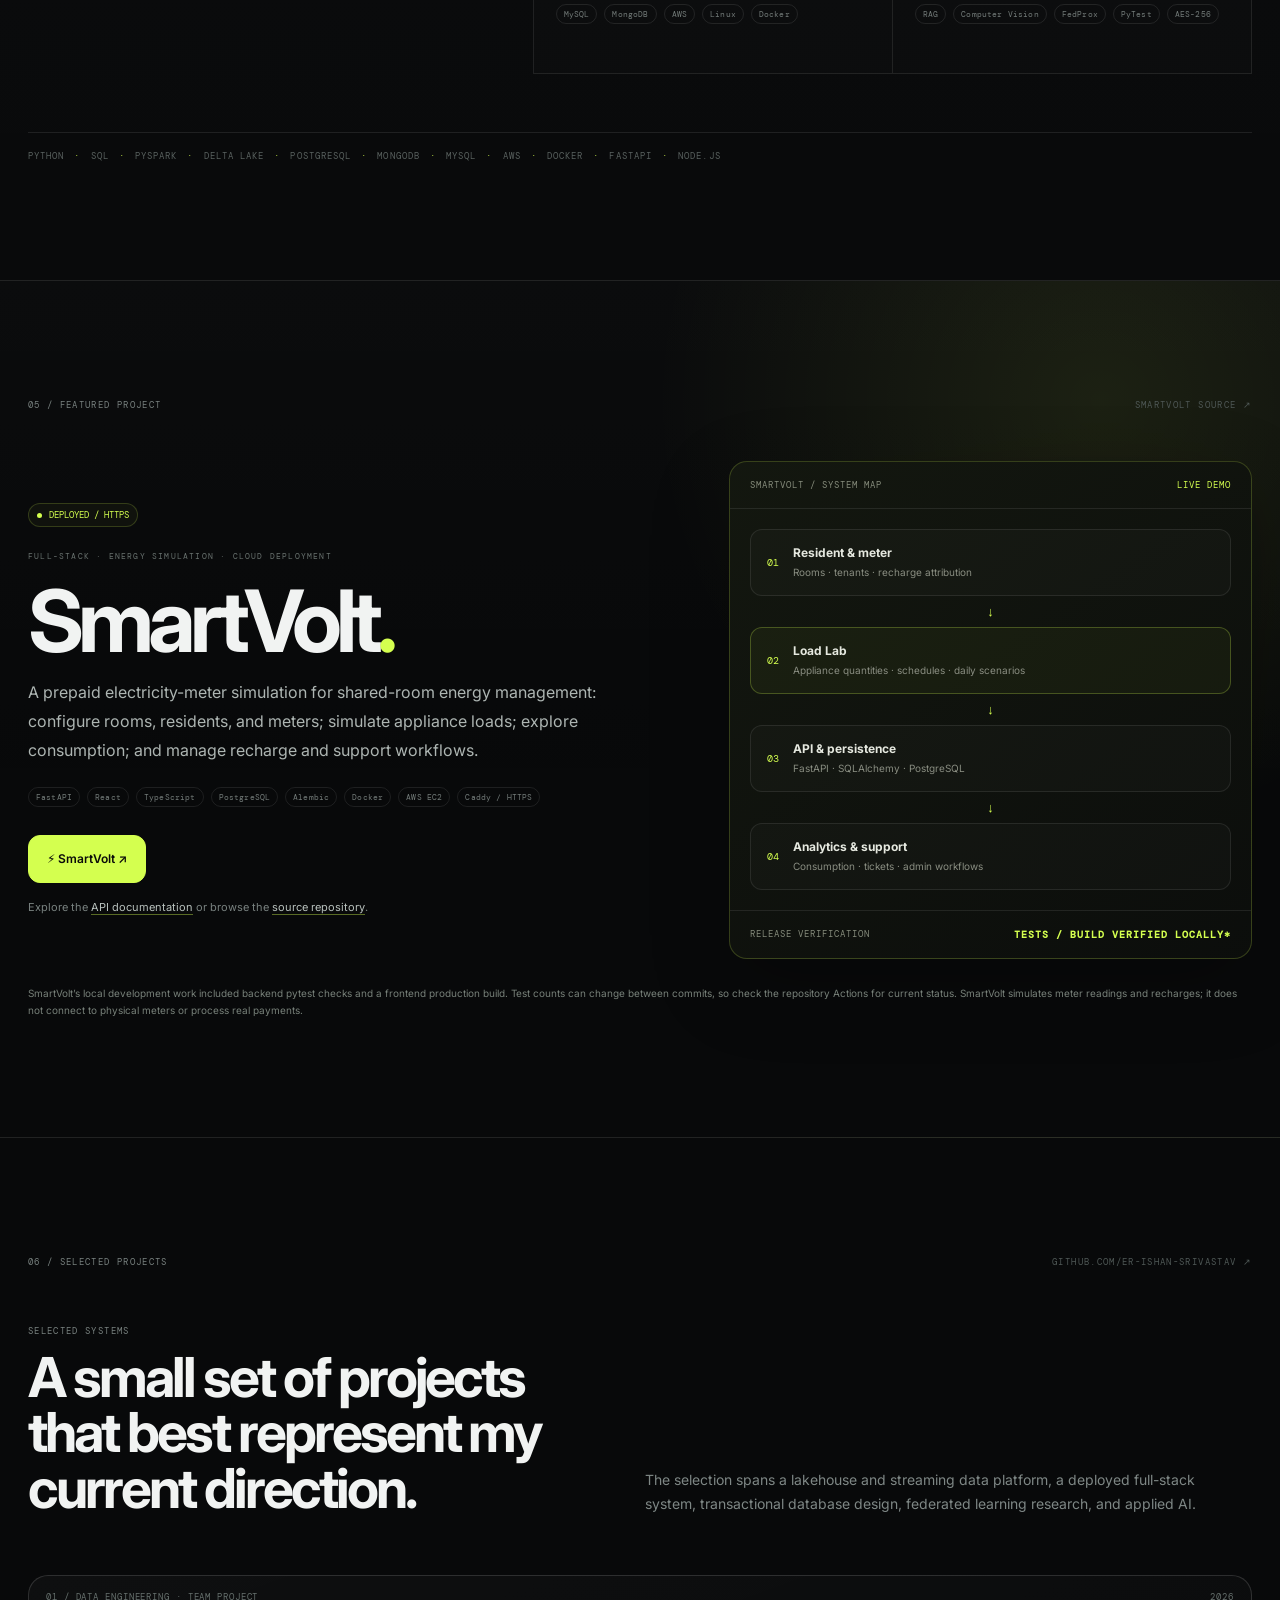
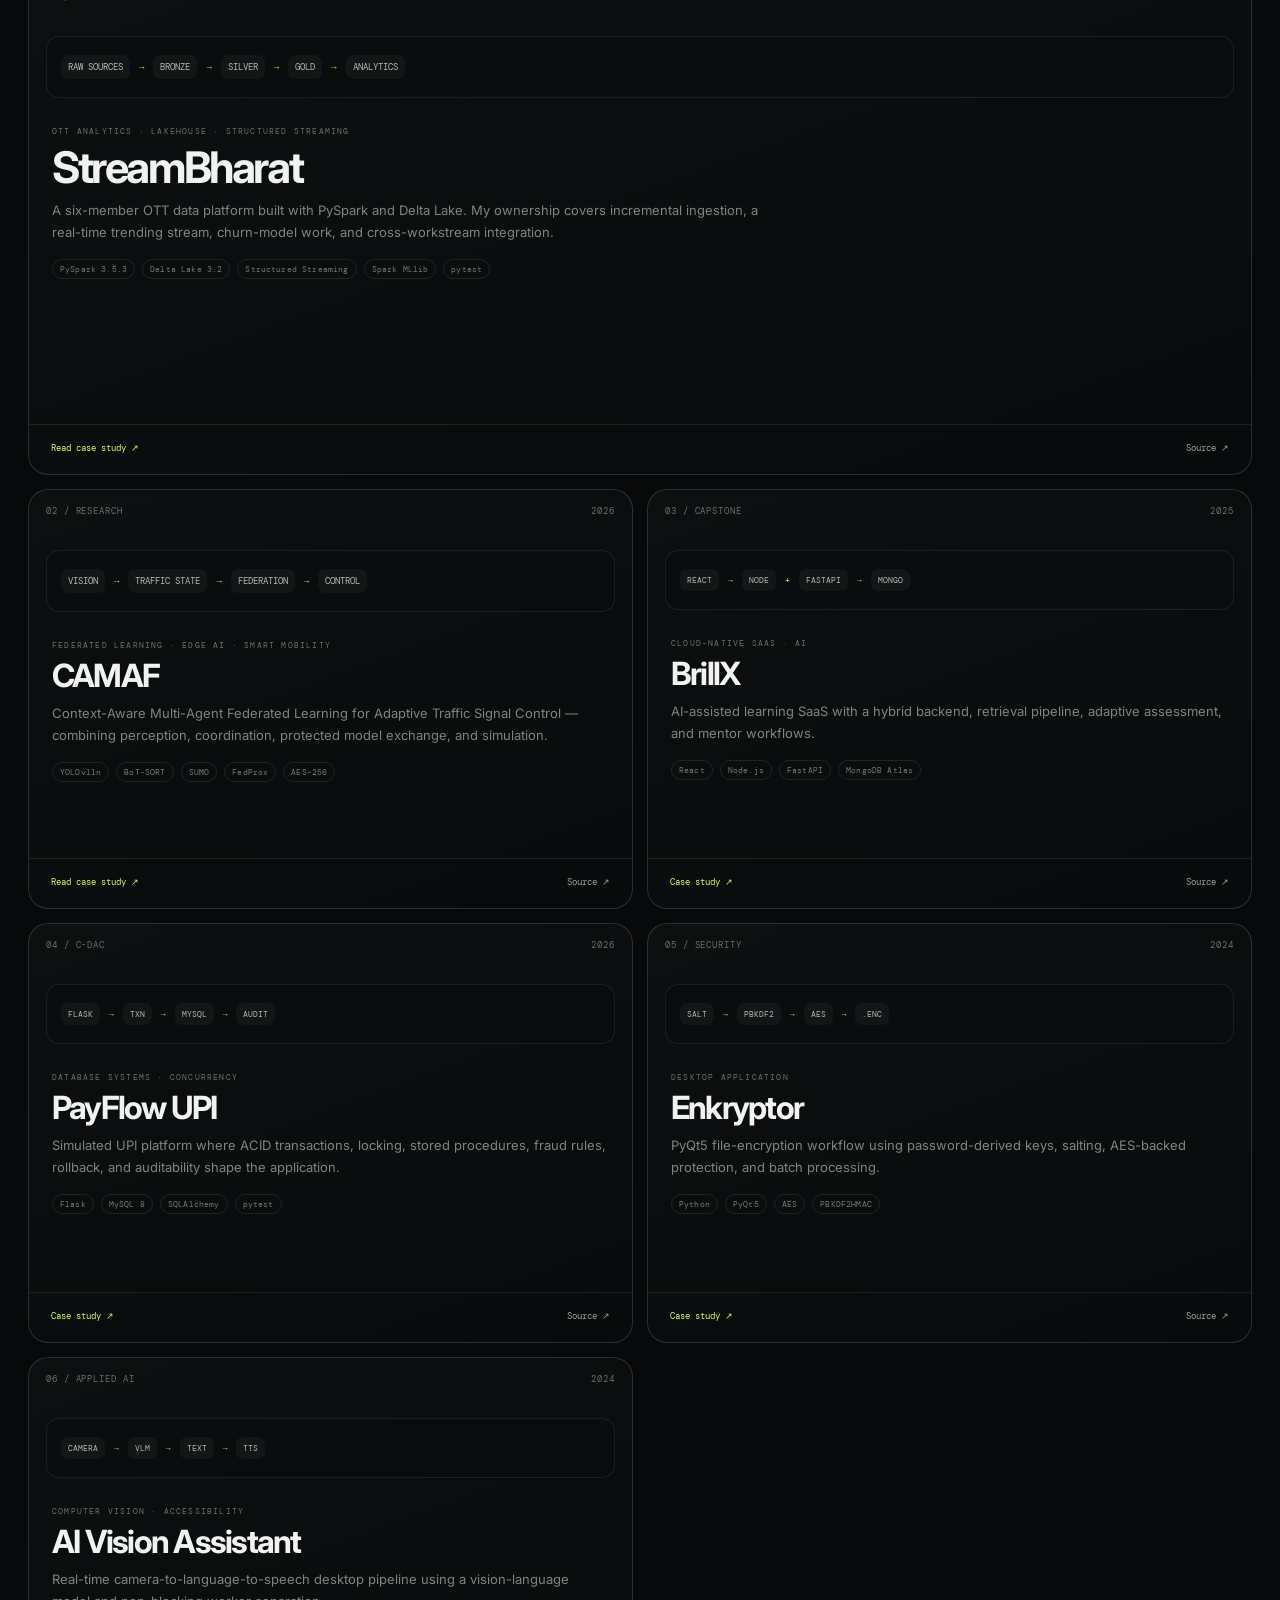
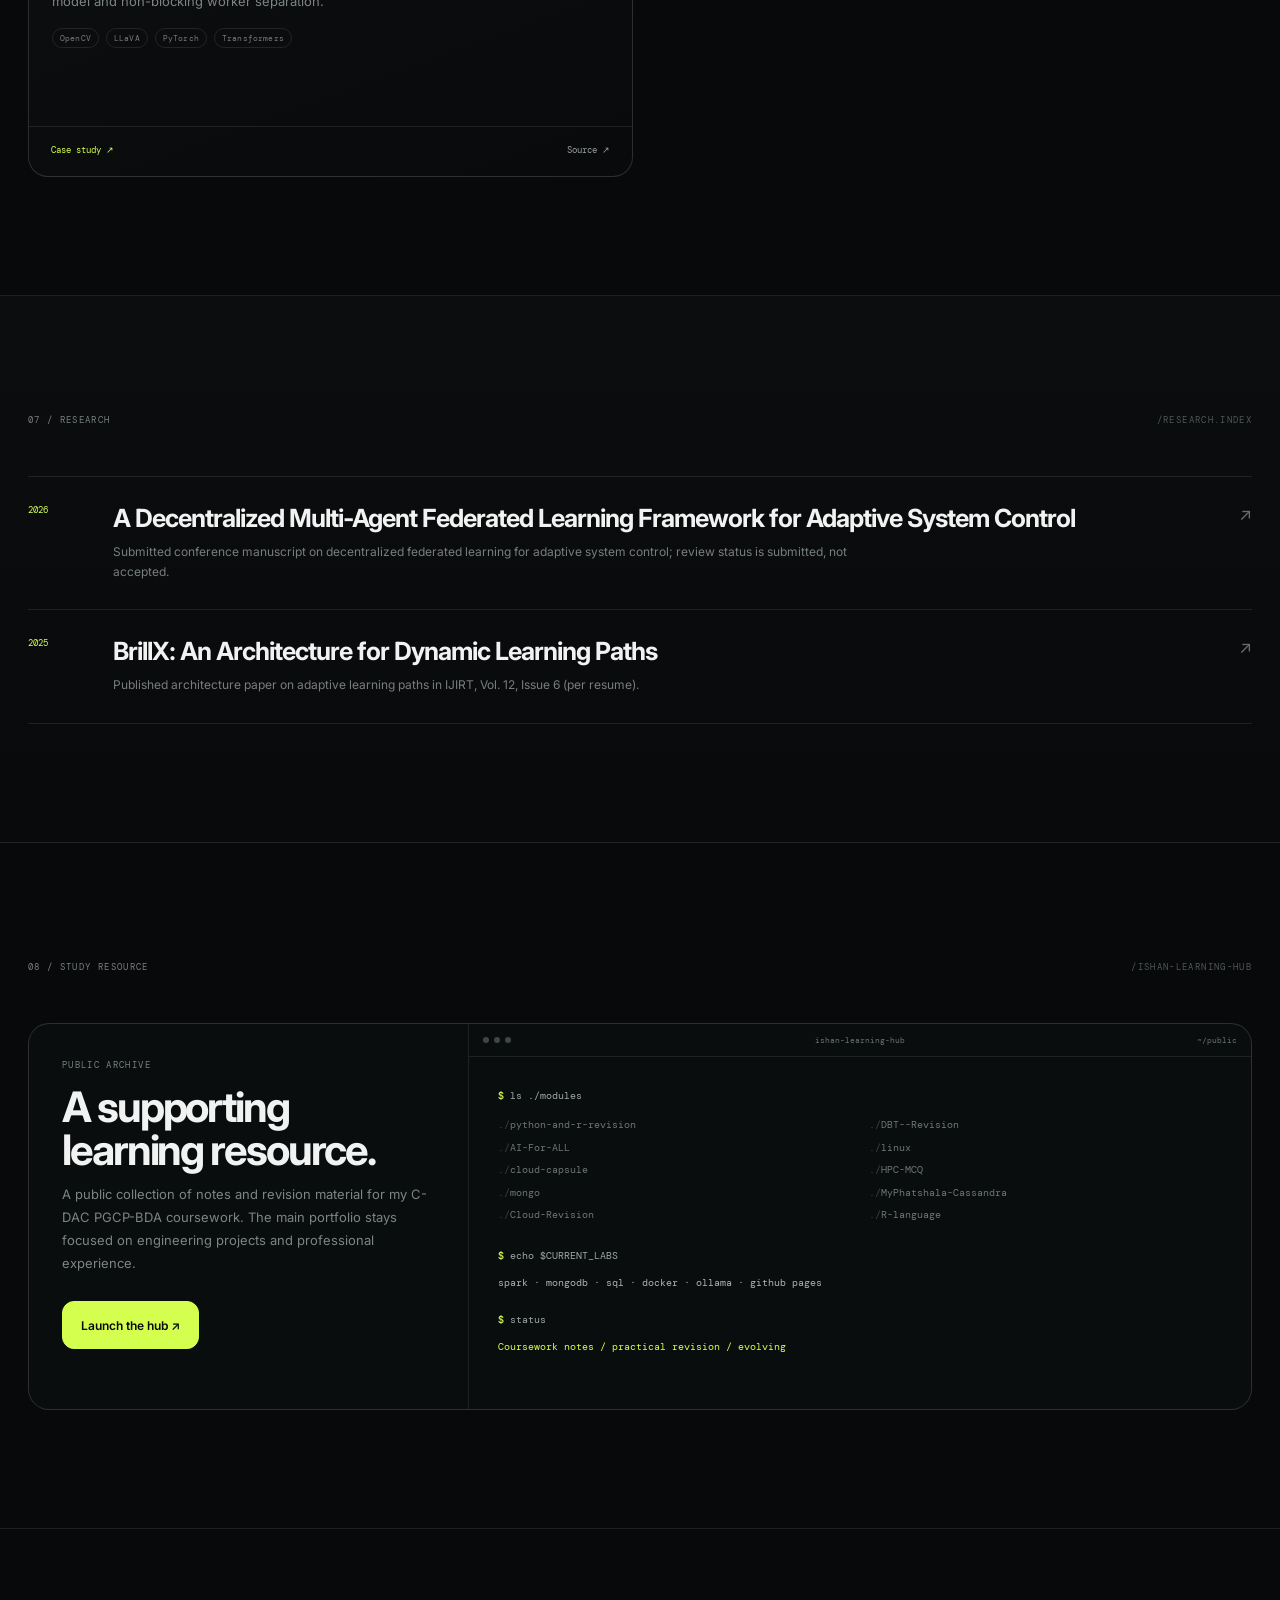
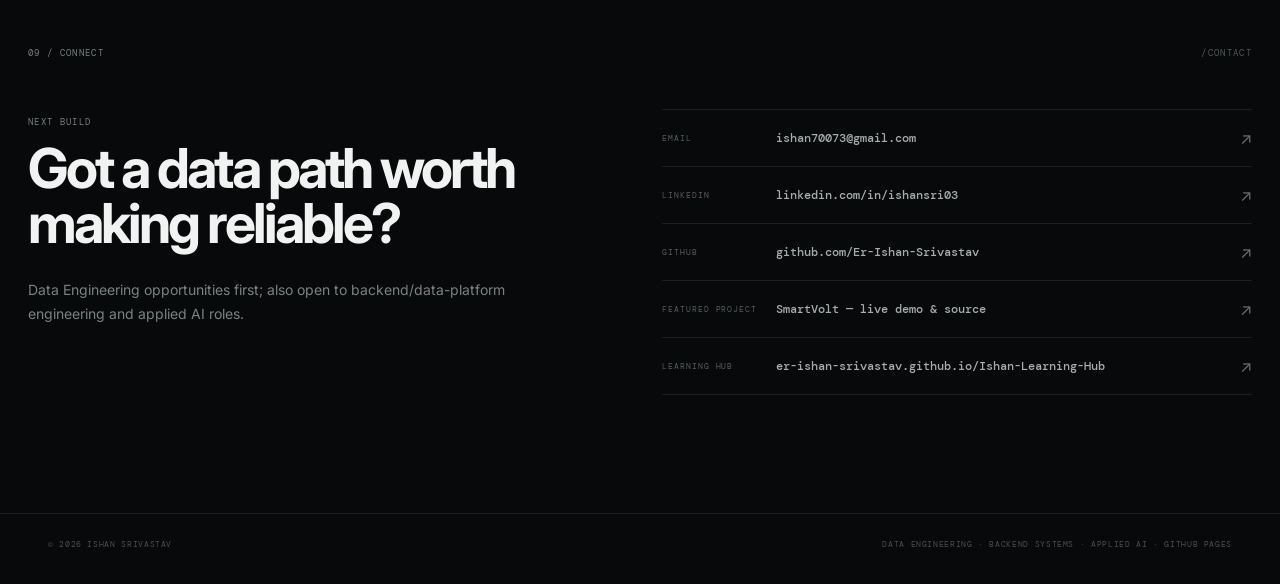
==== commit 814bed55: "Polish project hierarchy and social metadata" ====
--- a/index.html
+++ b/index.html
@@ -5,7 +5,7 @@
   <meta name="viewport" content="width=device-width, initial-scale=1">
   <meta name="description" content="Ishan Srivastav — Data Engineering-focused engineer pursuing C-DAC PGCP-BDA. Building data pipelines, batch and streaming analytics, backend systems, and applied AI projects.">
   <meta property="og:type" content="website">
-  <meta property="og:title" content="Ishan Srivastav — Data Engineering Portfolio">
+  <meta property="og:title" content="Ishan Srivastav | Data Engineering & Systems Portfolio">
   <meta property="og:description" content="Data engineering, PySpark, Delta Lake, StreamBharat, SmartVolt, PayFlow UPI, backend systems, and applied AI.">
   <meta property="og:url" content="https://er-ishan-srivastav.github.io/">
   <meta property="og:image" content="https://er-ishan-srivastav.github.io/assets/img/ishan-srivastav.webp">
@@ -426,7 +426,7 @@
             <span class="micro-label">SELECTED SYSTEMS</span>
             <h2>A small set of projects that best represent my current direction.</h2>
           </div>
-          <p>The selection covers a deployed full-stack system, database transaction correctness, federated learning research, and applied AI.</p>
+          <p>The selection spans a lakehouse and streaming data platform, a deployed full-stack system, transactional database design, federated learning research, and applied AI.</p>
         </div>
 
         <div class="project-grid">
@@ -442,7 +442,7 @@
             <div class="project-card-footer"><a href="projects/streambharat.html">Read case study ↗</a><a href="https://github.com/Er-Ishan-Srivastav/StreamBharat" target="_blank" rel="noreferrer">Source ↗</a></div>
           </article>
 
-          <article class="project-card project-featured reveal">
+          <article class="project-card reveal">
             <div class="project-card-top">
               <span>02 / RESEARCH</span>
               <span>2026</span>
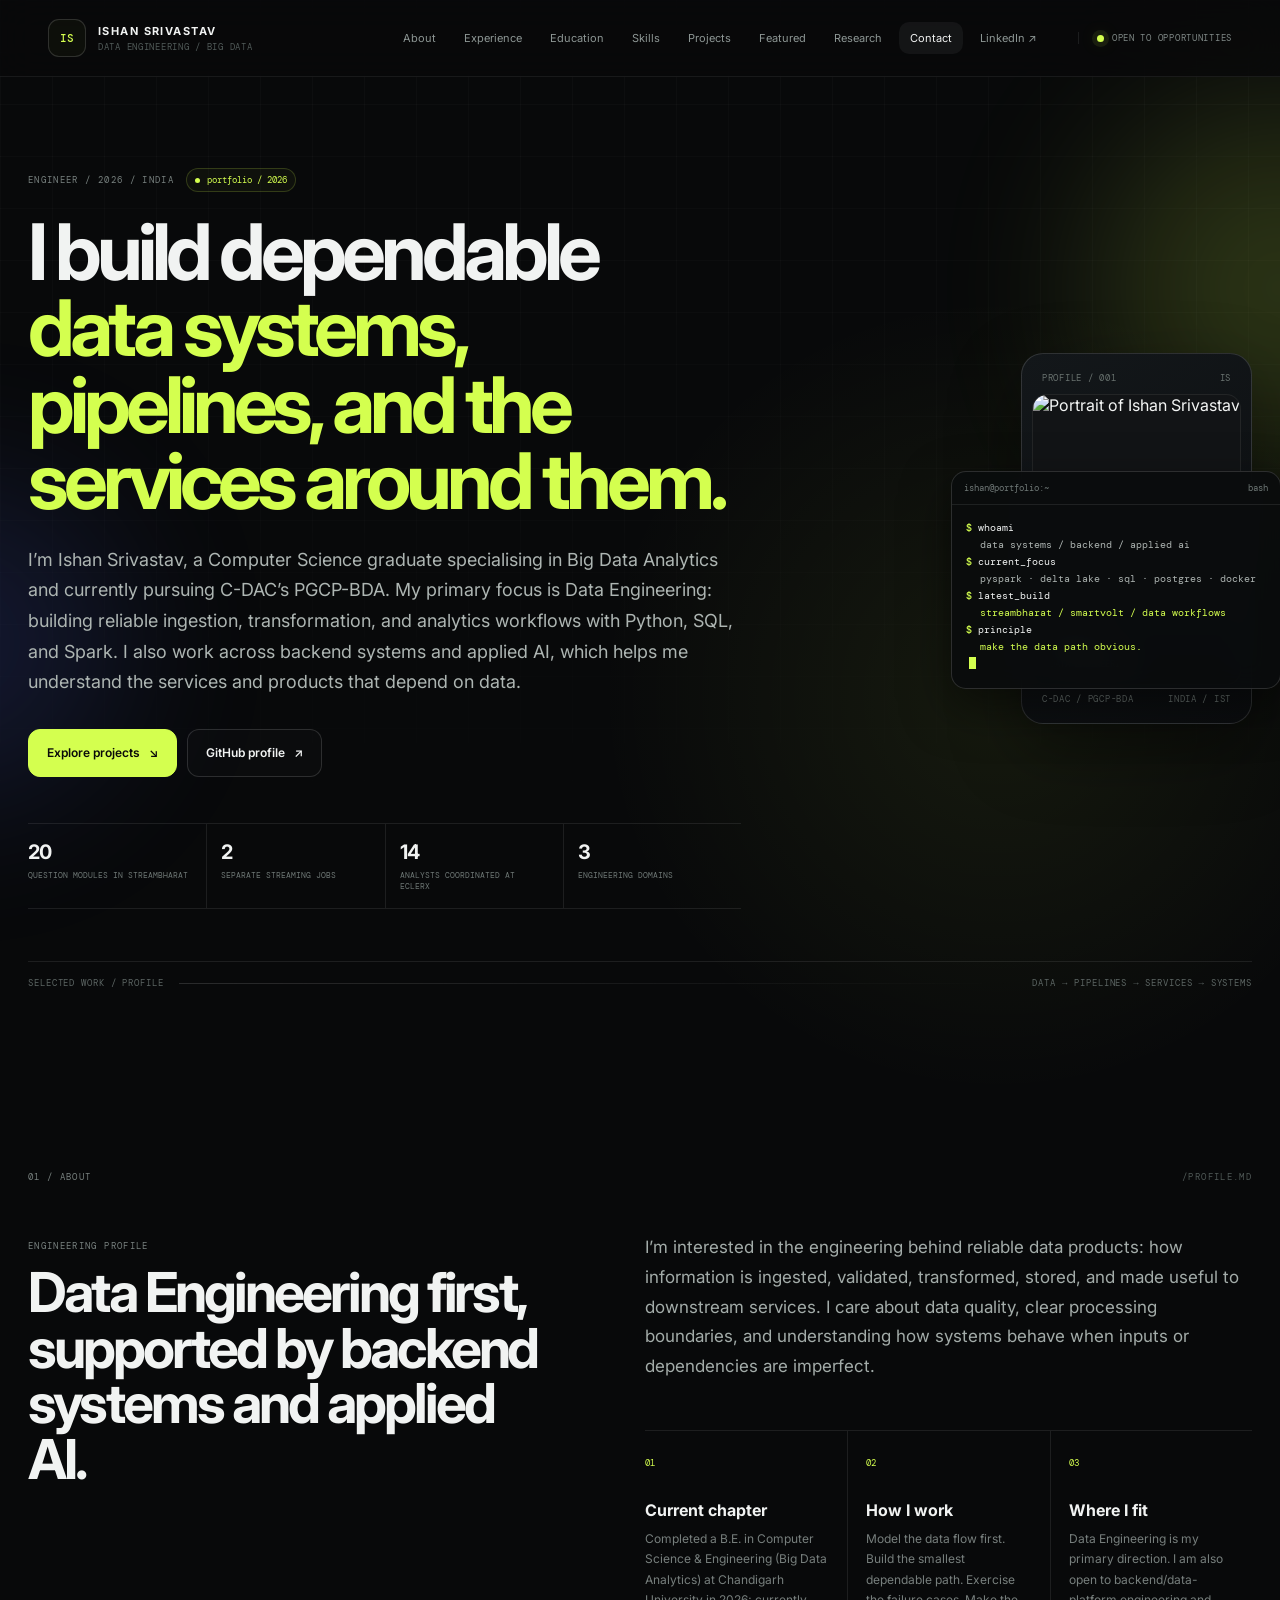
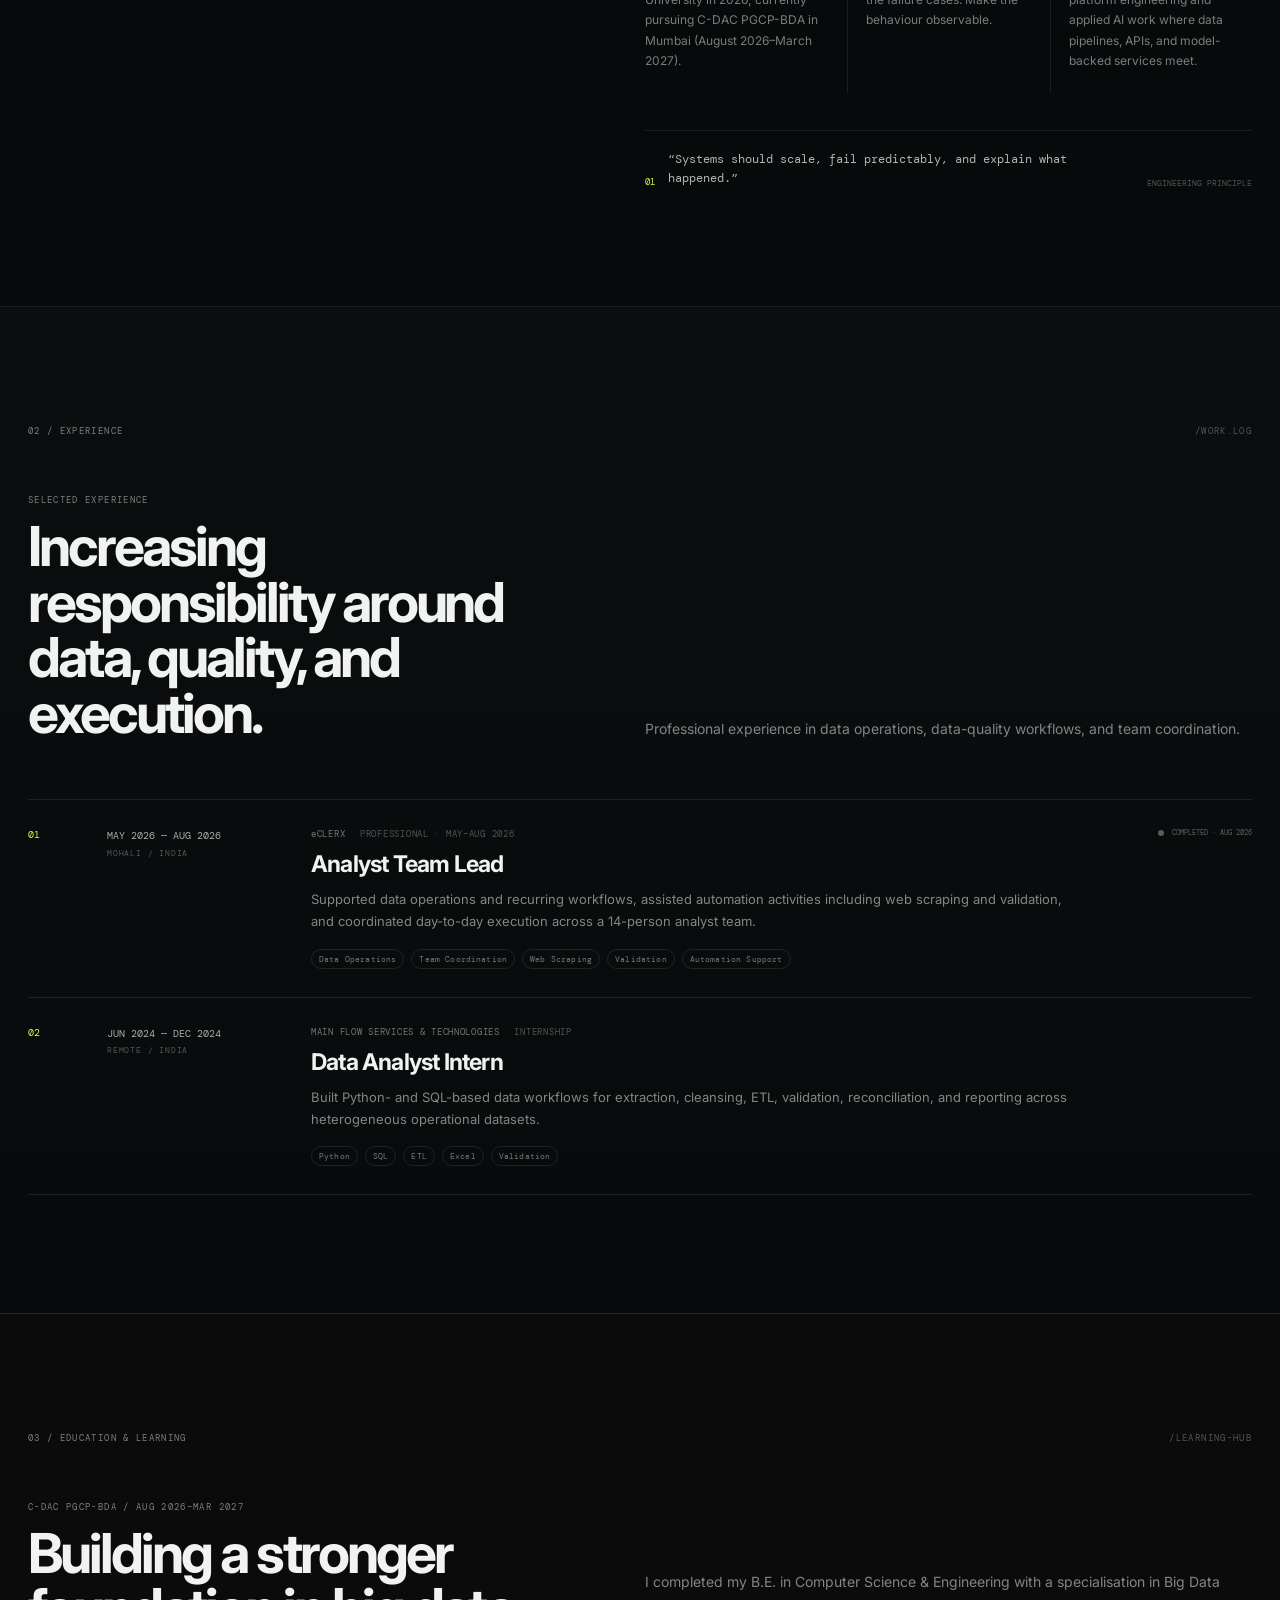
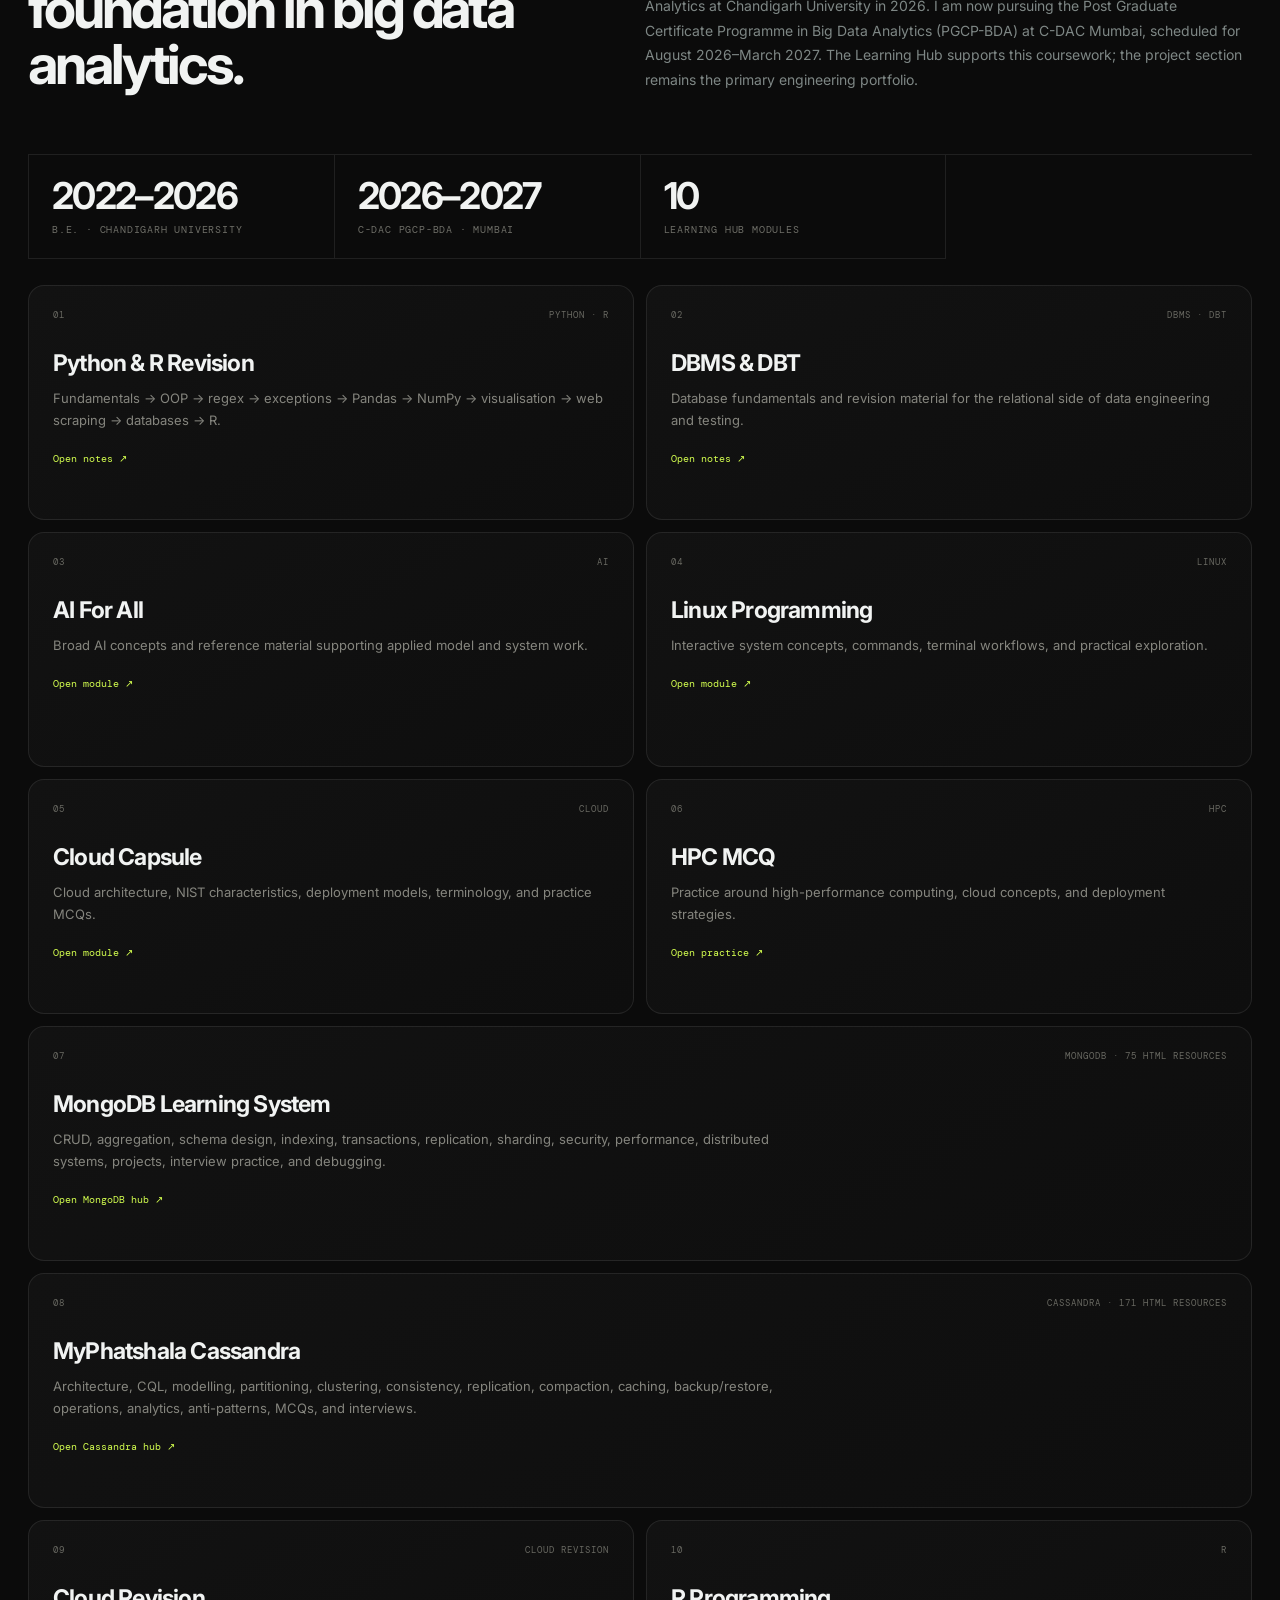
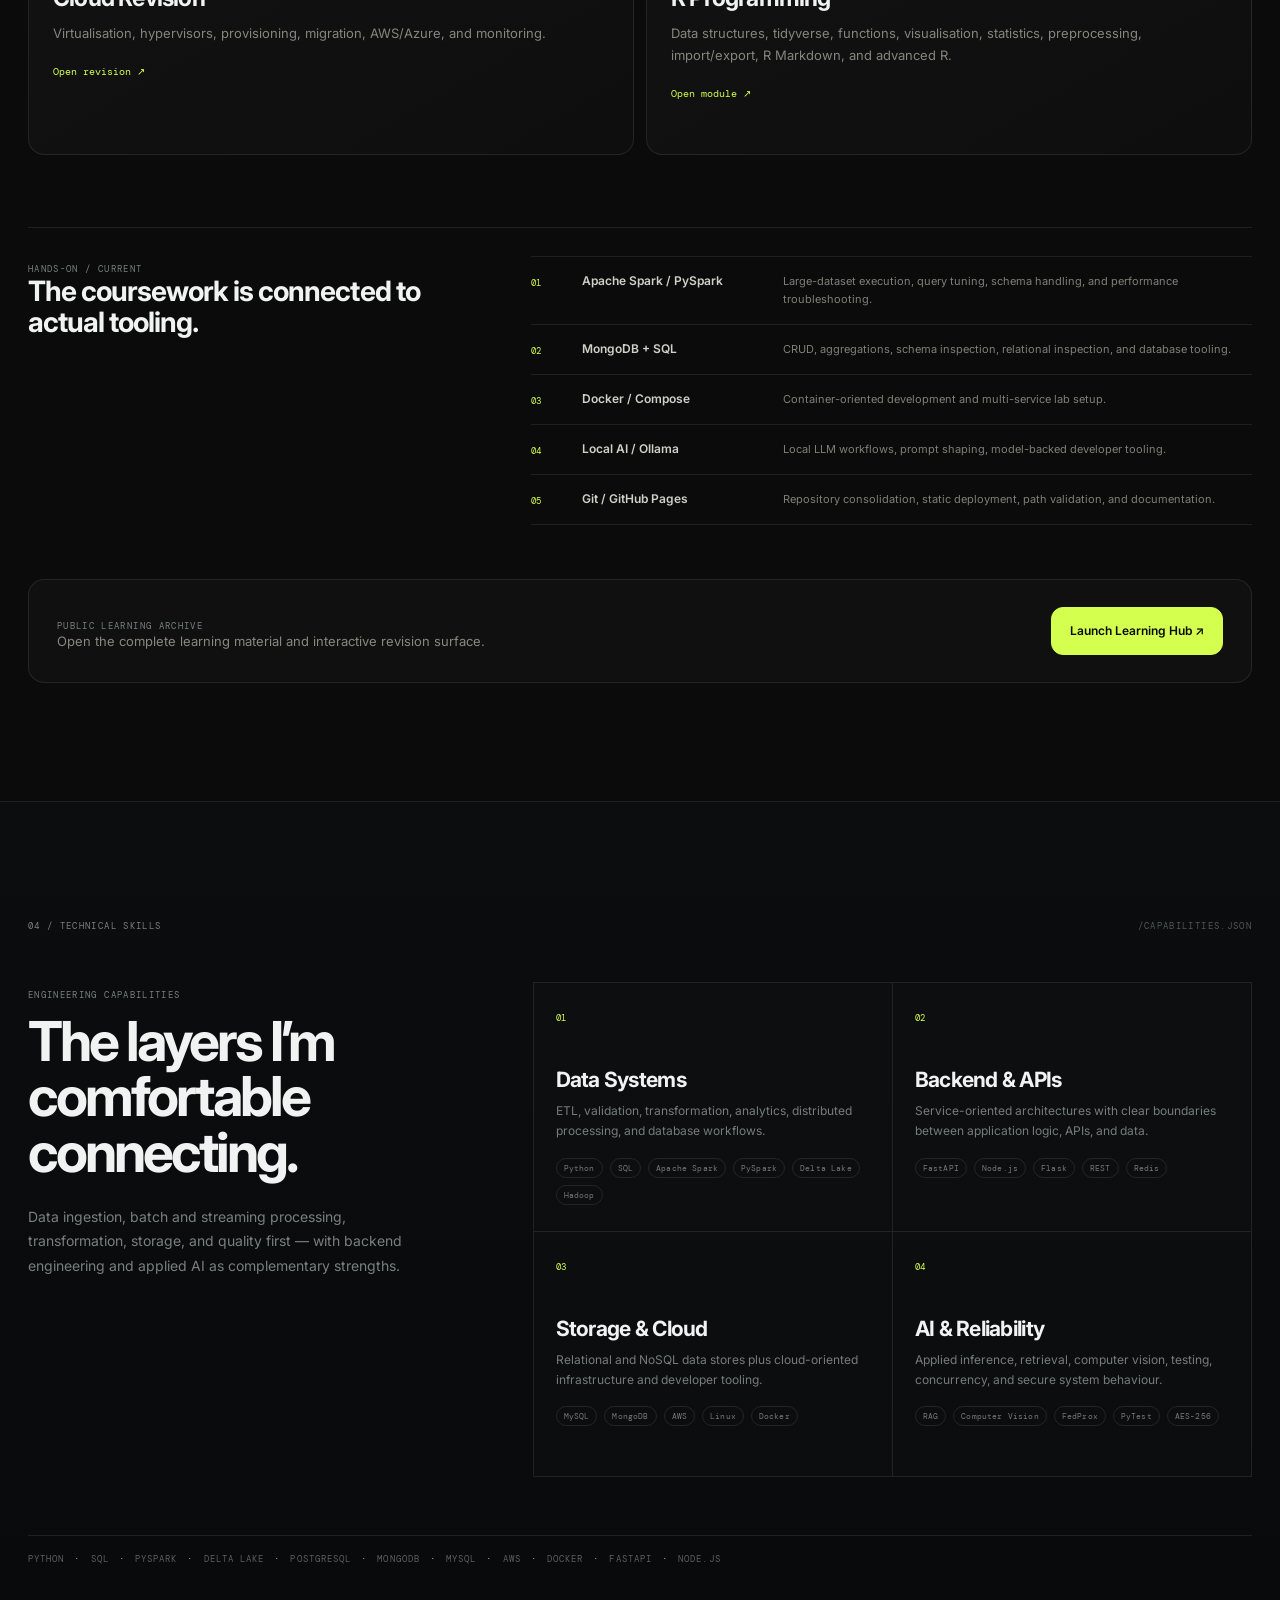
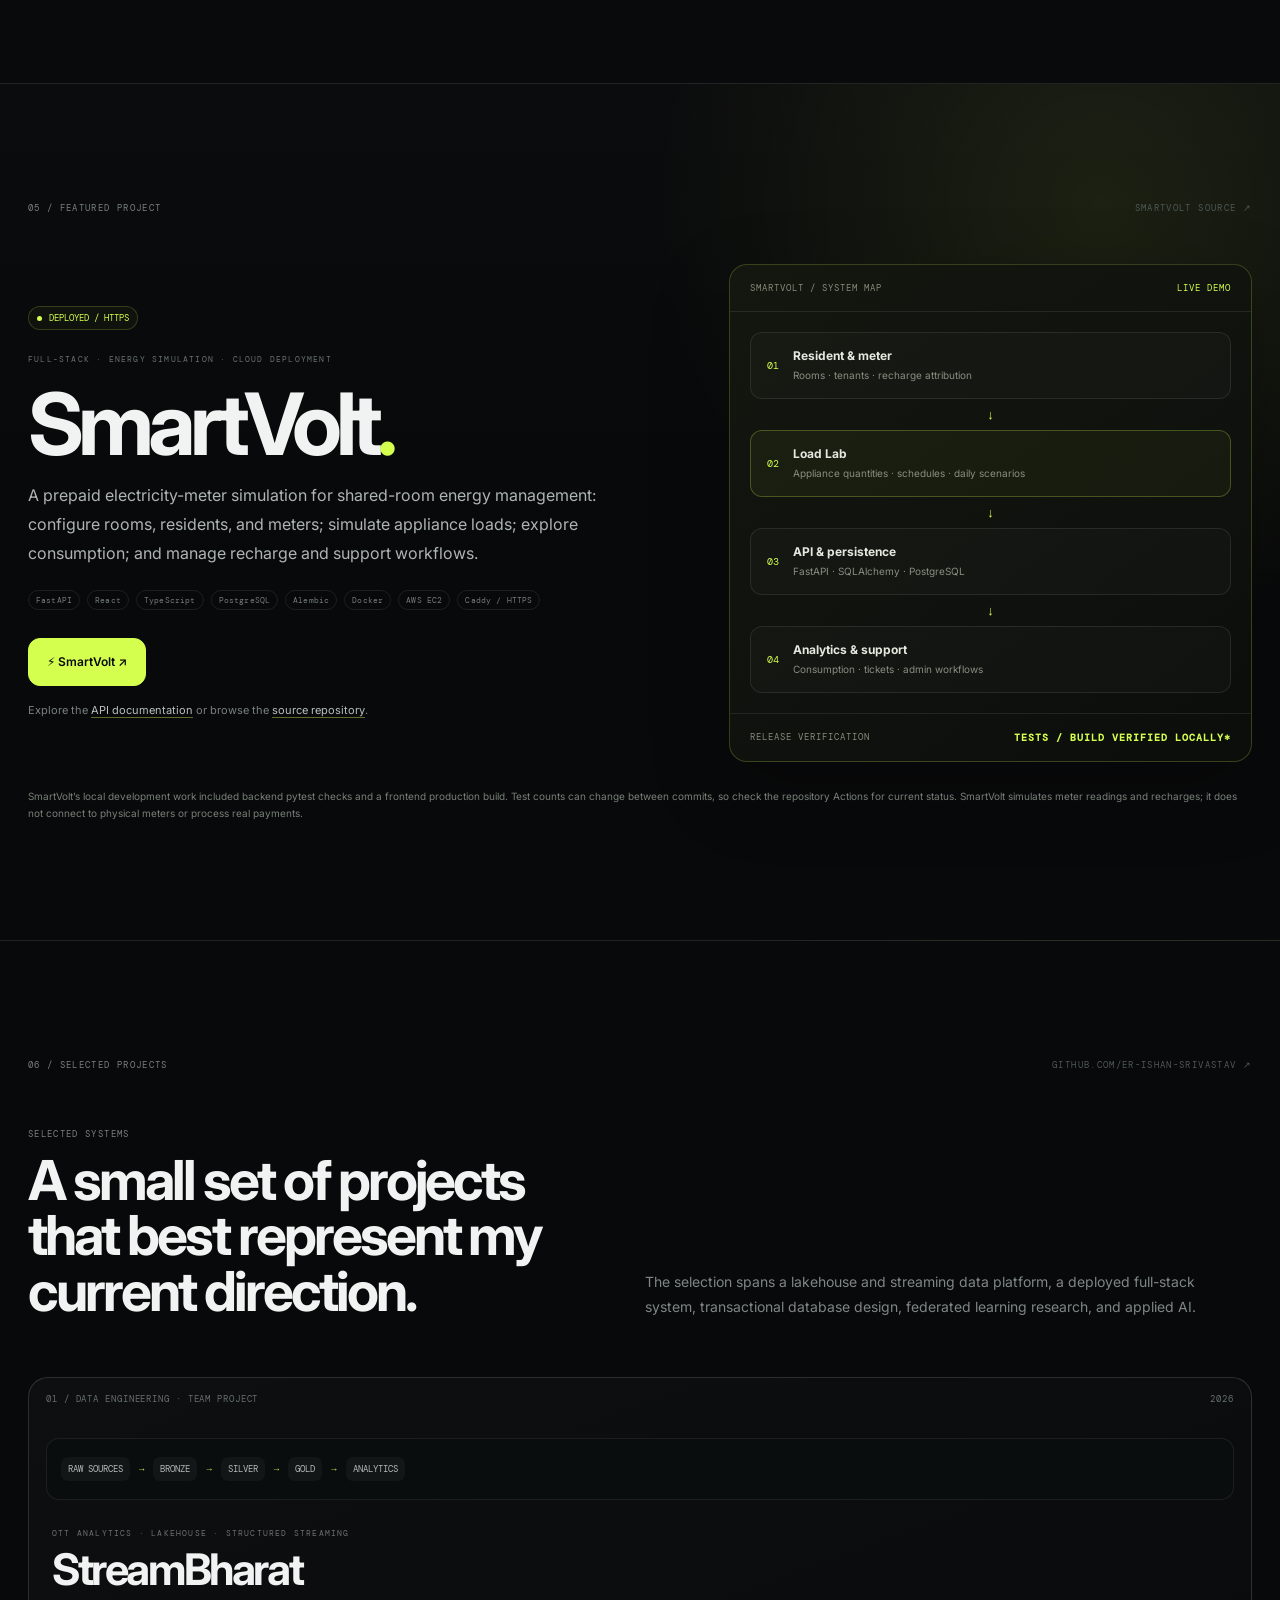
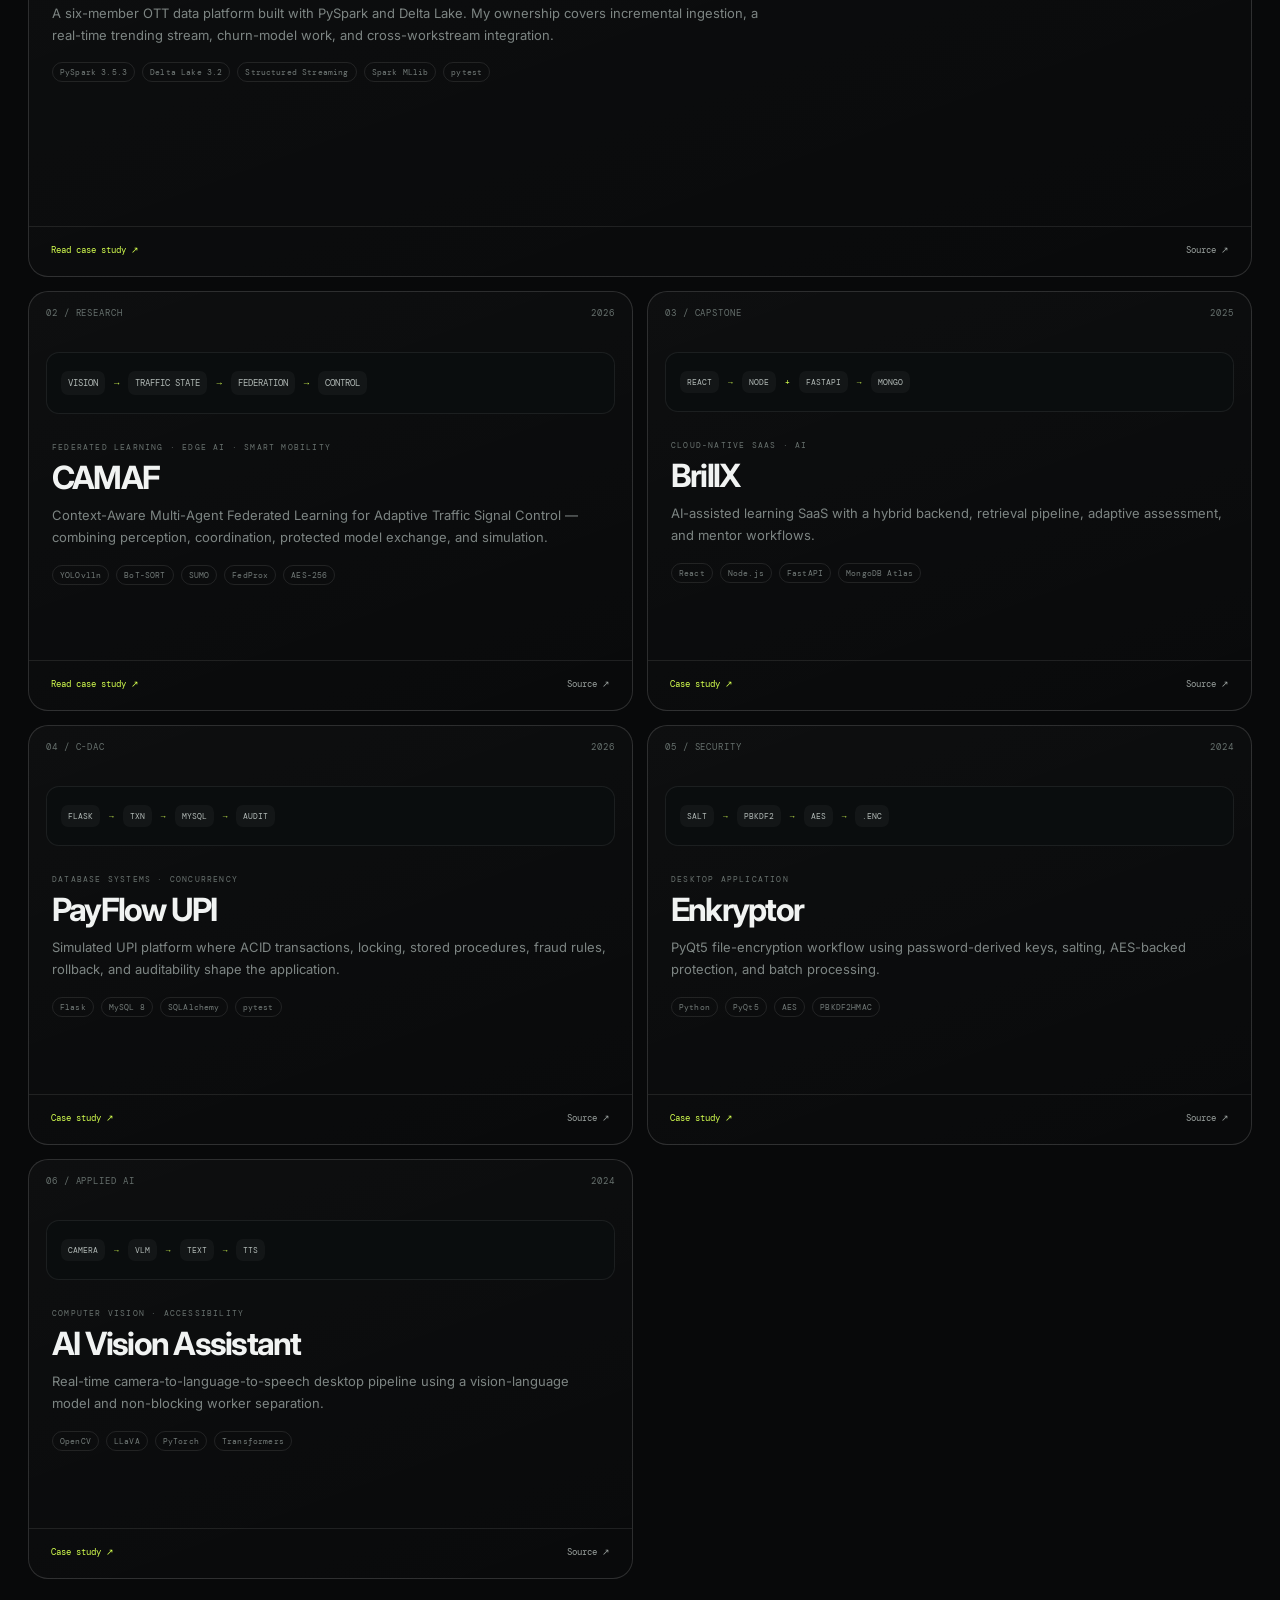
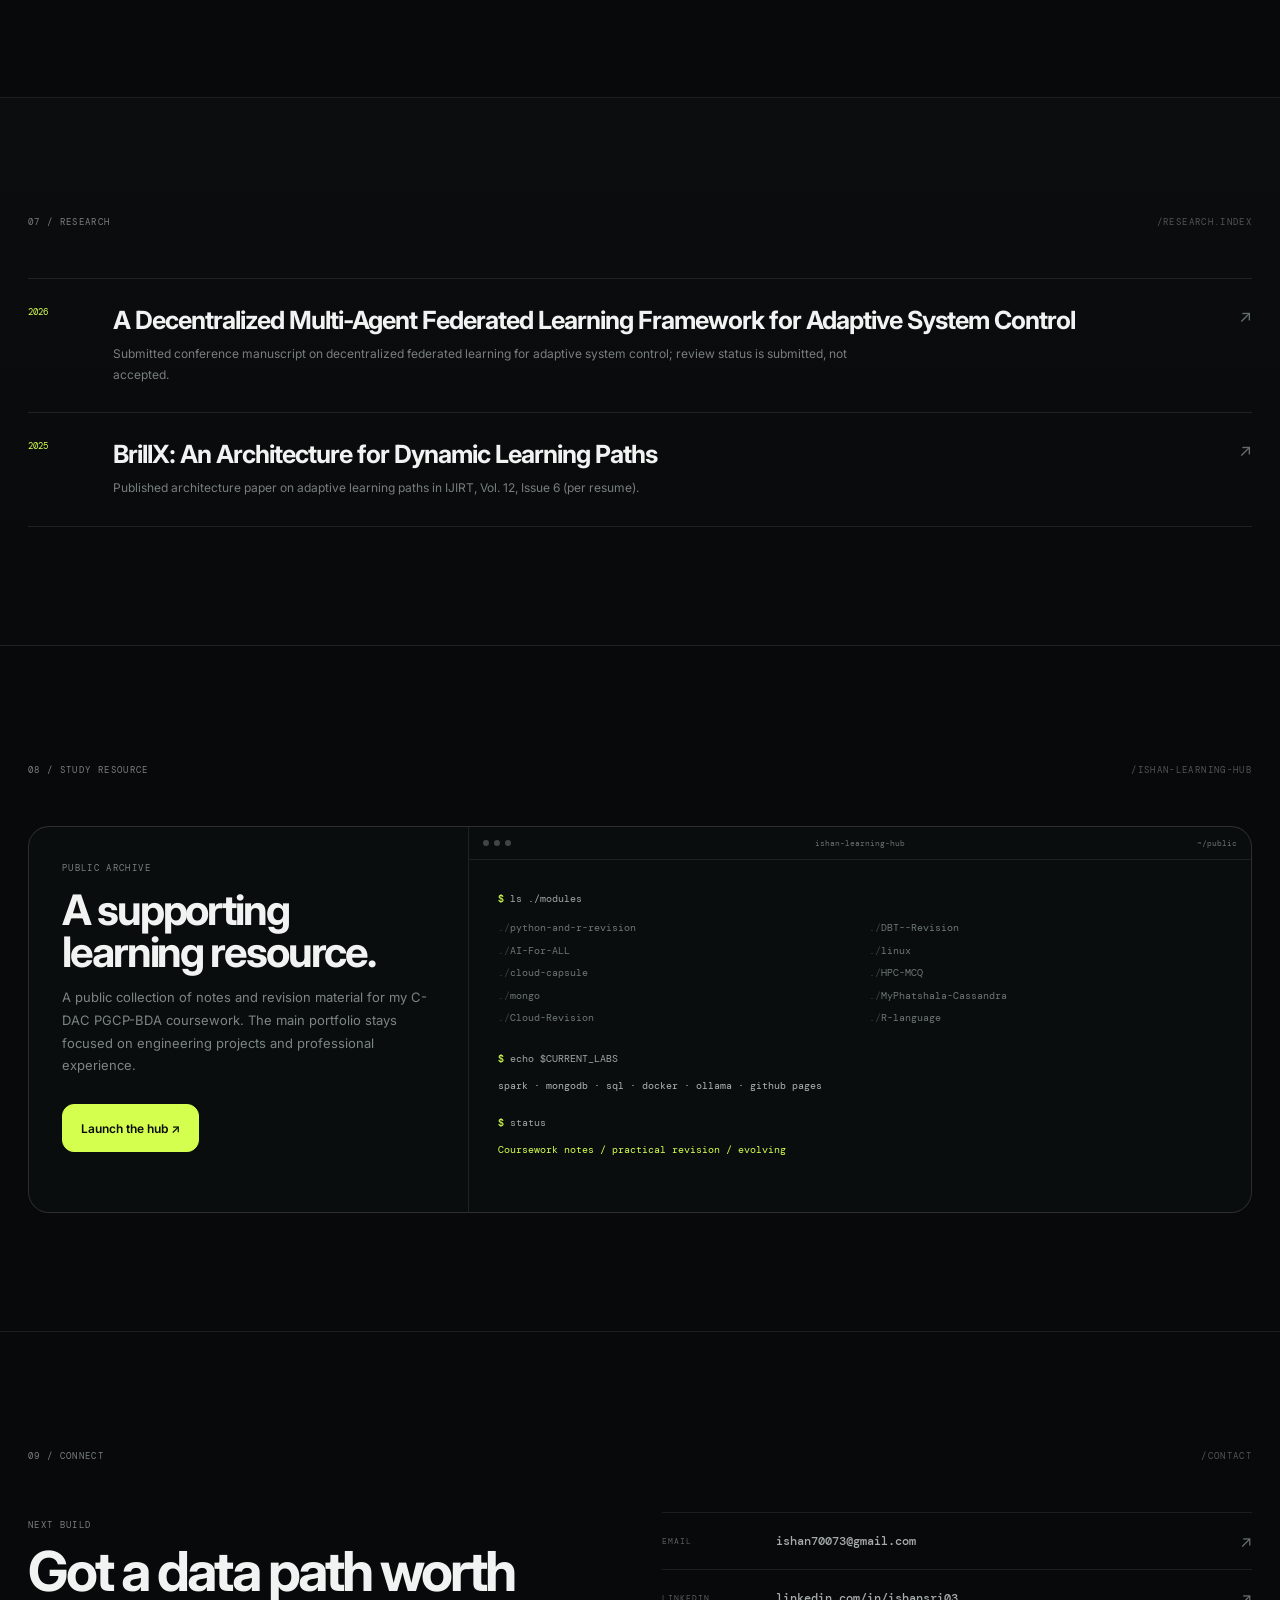
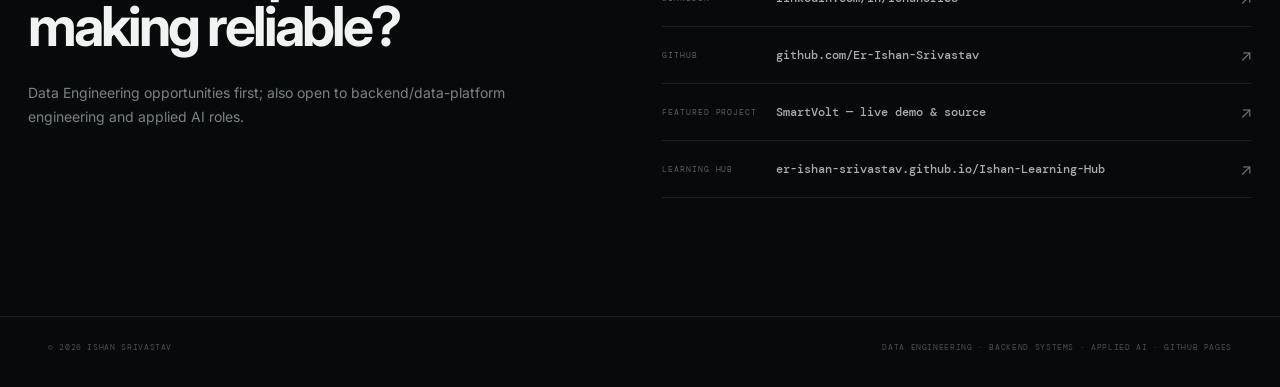
==== commit 7e9a52e4: "Replace portfolio headshot and remove Insignia internship entry" ====
--- a/index.html
+++ b/index.html
@@ -192,7 +192,7 @@
             <span class="micro-label">SELECTED EXPERIENCE</span>
             <h2>Increasing responsibility around data, quality, and execution.</h2>
           </div>
-          <p>Professional experience in data operations, testing, and structured data workflows.</p>
+          <p>Professional experience in data operations, data-quality workflows, and team coordination.</p>
         </div>
 
         <div class="experience-list">
@@ -222,16 +222,7 @@
             </div>
           </article>
 
-          <article class="experience-row reveal">
-            <div class="experience-index">03</div>
-            <div class="experience-period">JAN 2024 — FEB 2024<br><small>INDIA</small></div>
-            <div class="experience-main">
-              <div class="experience-company">INSIGNIA CONSULTANCY SERVICES <span>INTERNSHIP</span></div>
-              <h3>ETL Tester Intern</h3>
-              <p>Worked on regression, performance, and reliability testing for ETL and data-processing workflows, including JMeter-based checks.</p>
-              <div class="tags"><span>ETL Testing</span><span>JMeter</span><span>Regression</span><span>Data Quality</span></div>
-            </div>
-          </article>
+          
         </div>
       </section>
 
